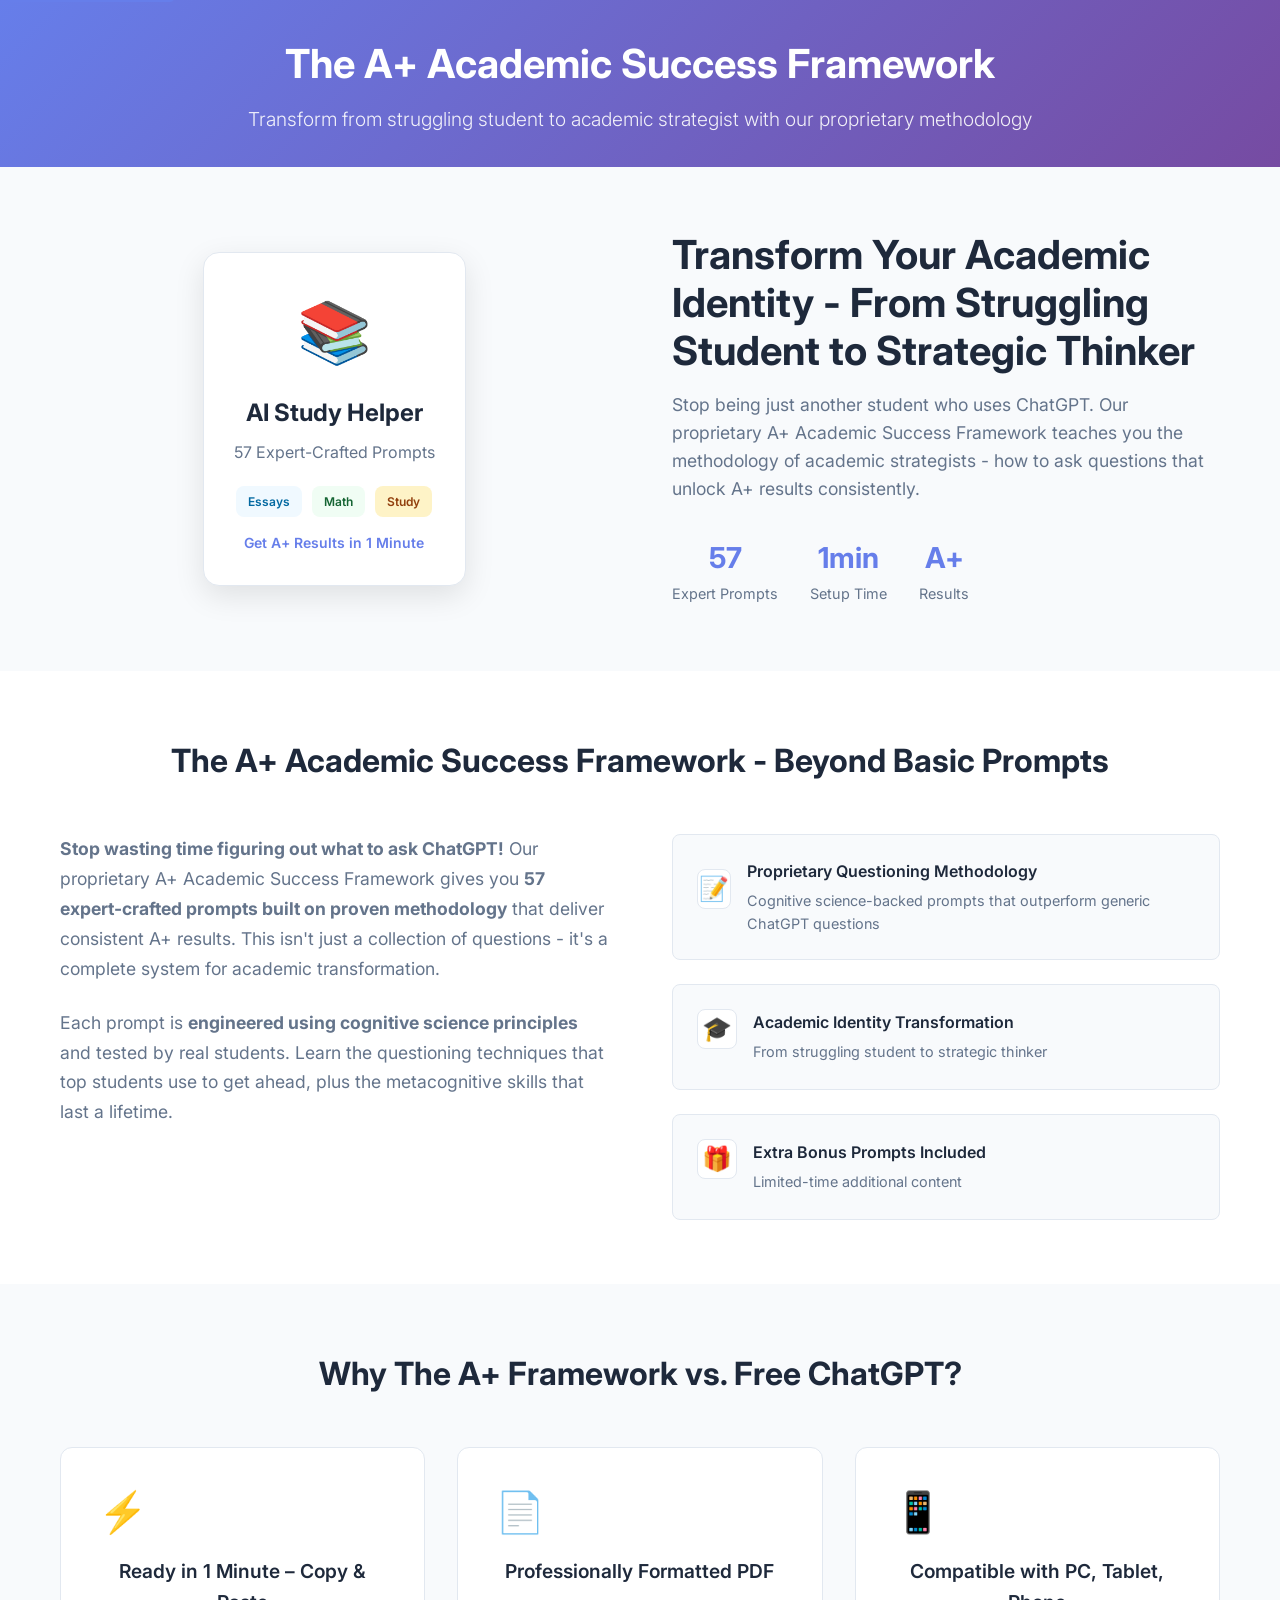
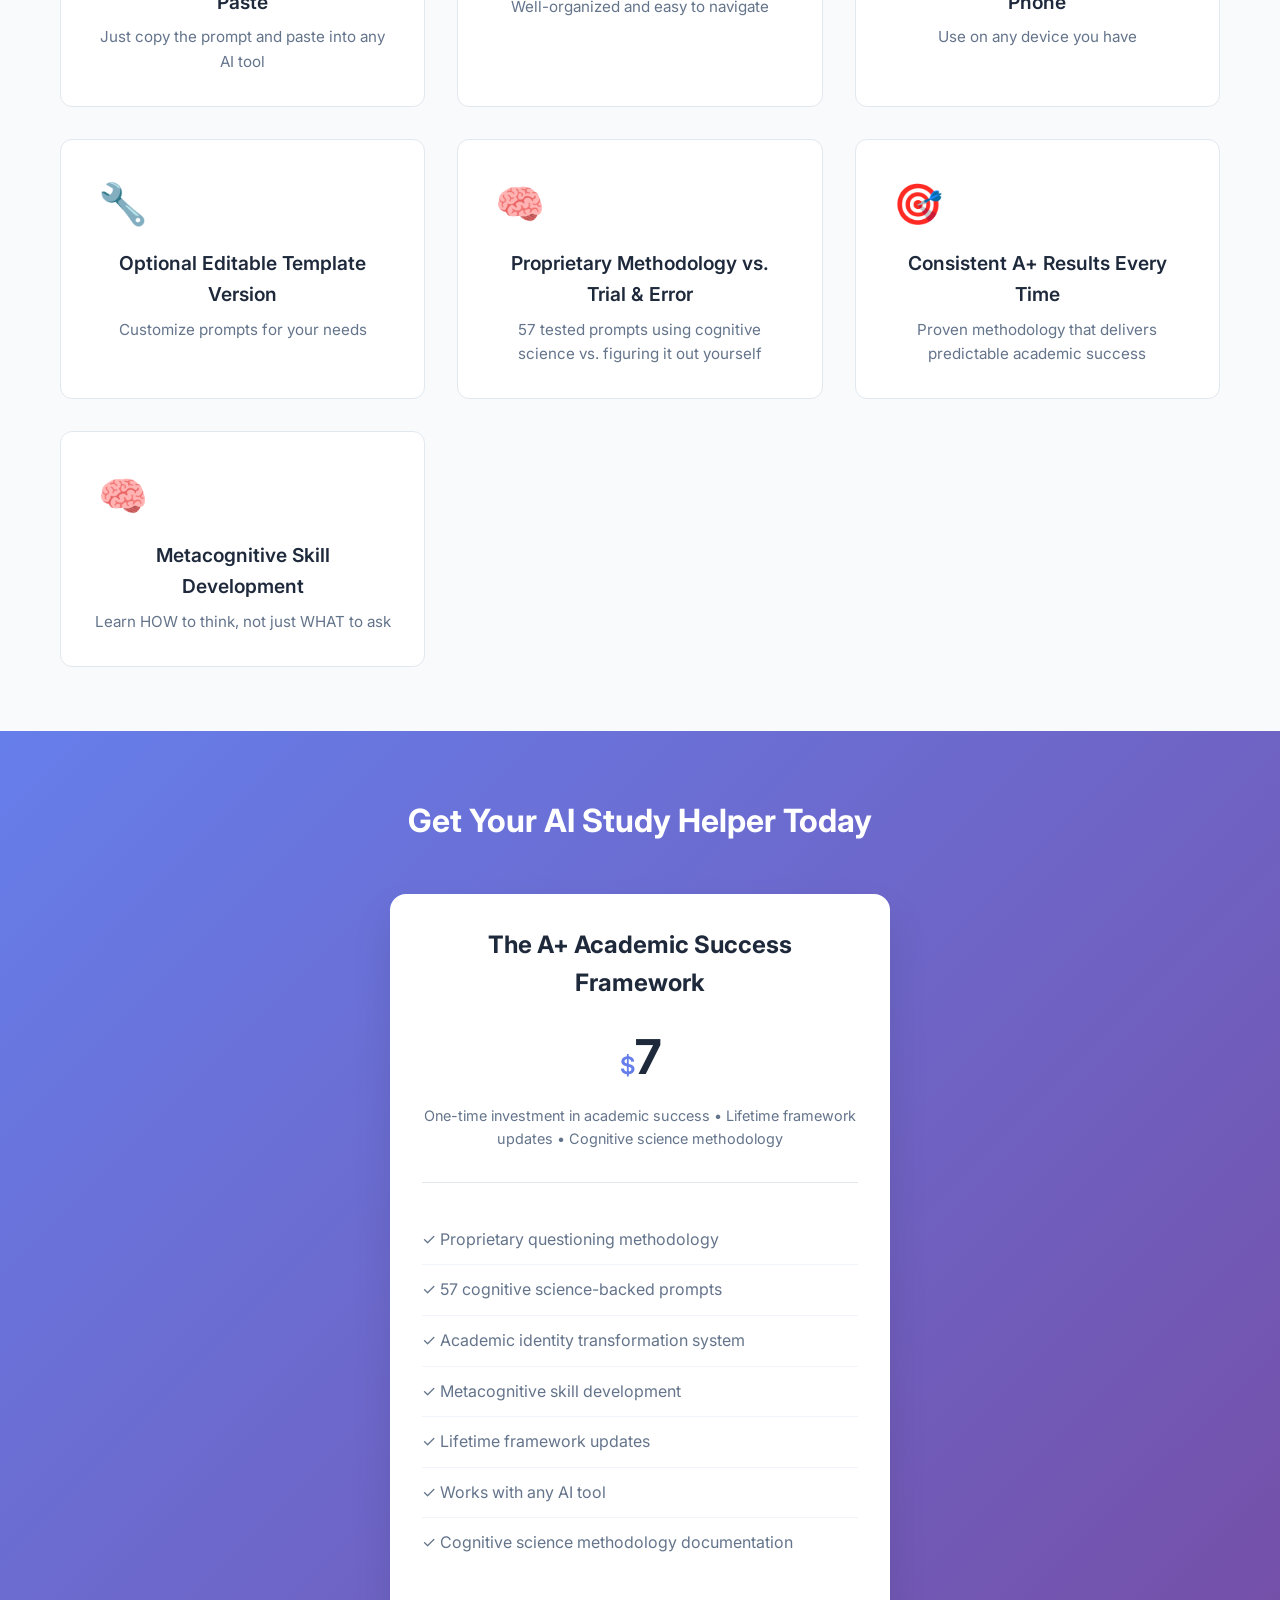
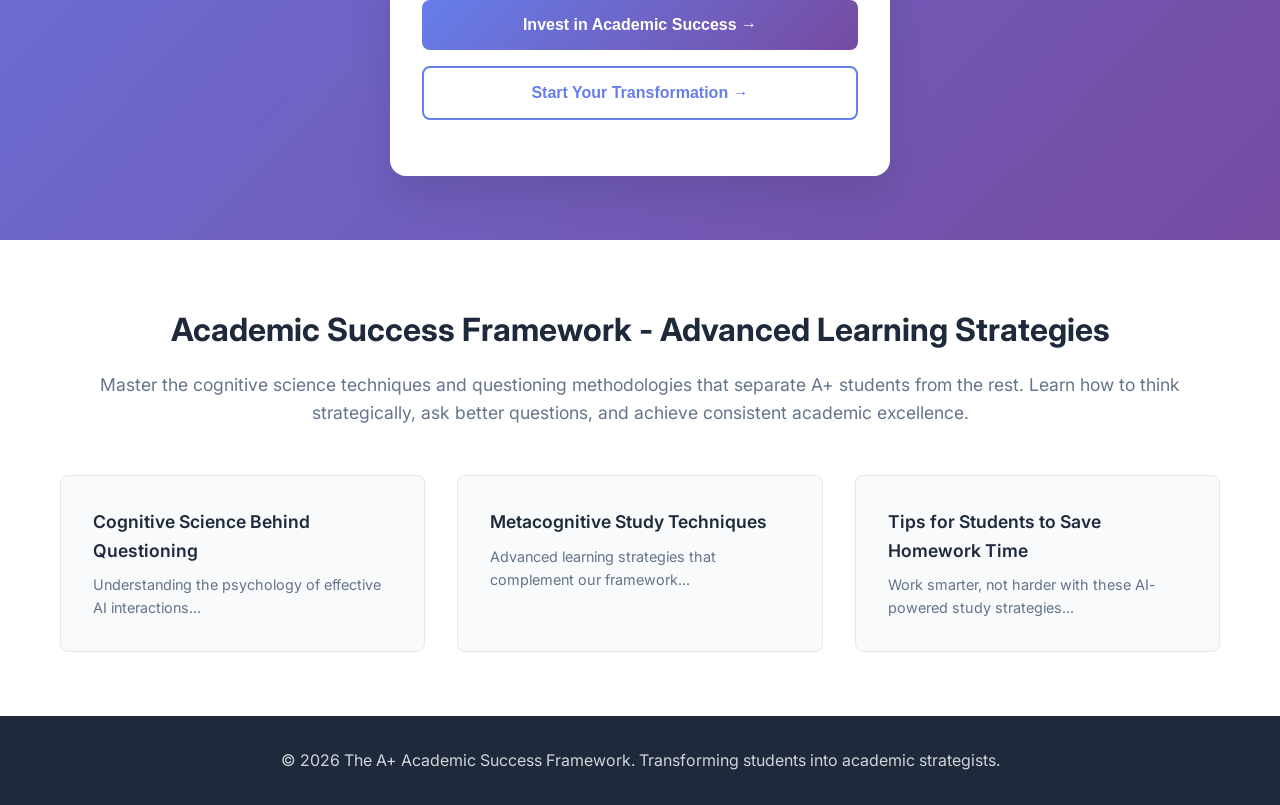
==== Milioni/index.html @ c508622a "info" ====
<!DOCTYPE html>
<html lang="en">
<head>
    <meta charset="UTF-8">
    <meta name="viewport" content="width=device-width, initial-scale=1.0">
    <title>The A+ Academic Success Framework - AI Study Helper</title>
    <meta name="description" content="Proprietary academic success system with 57 expert-crafted prompts. Transform from struggling student to academic strategist with proven methodology that delivers consistent A+ results.">
    <meta name="keywords" content="AI prompts, homework help, study helper, essay writing, math solver, student tools, ChatGPT prompts, academic AI, study aids">
    <meta name="author" content="AI Study Helper">
    <meta name="robots" content="index, follow">
    <meta property="og:title" content="The A+ Academic Success Framework - AI Study Helper">
    <meta property="og:description" content="Proprietary academic success system with 57 expert-crafted prompts. Transform from struggling student to academic strategist with proven methodology that delivers consistent A+ results.">
    <meta property="og:image" content="https://yourwebsite.com/ai-study-illustration.svg">
    <meta property="og:url" content="https://yourwebsite.com">
    <meta property="og:type" content="website">
    <meta name="twitter:card" content="summary_large_image">
    <meta name="twitter:title" content="The A+ Academic Success Framework - AI Study Helper">
    <meta name="twitter:description" content="Proprietary academic success system with 57 expert-crafted prompts. Transform from struggling student to academic strategist with proven methodology.">
    <meta name="twitter:image" content="https://yourwebsite.com/ai-study-illustration.svg">
    <link rel="canonical" href="https://yourwebsite.com">
    <link rel="preconnect" href="https://fonts.googleapis.com">
    <link rel="preconnect" href="https://fonts.gstatic.com" crossorigin>
    <link rel="stylesheet" href="styles.css">
    <link href="https://fonts.googleapis.com/css2?family=Inter:wght@300;400;500;600;700&display=swap" rel="stylesheet">
    <link rel="icon" type="image/svg+xml" href="data:image/svg+xml,<svg xmlns='http://www.w3.org/2000/svg' viewBox='0 0 100 100'><text y='.9em' font-size='90'>📚</text></svg>">
</head>
<body>
    <!-- Skip to main content for accessibility -->
    <a href="#main" class="skip-link">Skip to main content</a>
    
    <!-- Header -->
    <header class="header" role="banner">
        <div class="container">
            <h1>The A+ Academic Success Framework</h1>
            <p class="tagline">Transform from struggling student to academic strategist with our proprietary methodology</p>
        </div>
    </header>

    <!-- Main Content -->
    <main id="main" role="main">

    <!-- Hero Section -->
    <section class="hero">
        <div class="container">
            <div class="hero-content">
                <div class="product-preview">
                    <div class="ai-illustration">
                        <div style="background: white; border-radius: 16px; padding: 30px; box-shadow: 0 10px 30px rgba(0, 0, 0, 0.1); border: 1px solid #e2e8f0;">
                            <div style="text-align: center;">
                                <div style="font-size: 60px; margin-bottom: 15px;">📚</div>
                                <div style="font-size: 24px; font-weight: 700; color: #1e293b; margin-bottom: 8px;">AI Study Helper</div>
                                <div style="font-size: 16px; color: #64748b; margin-bottom: 20px;">57 Expert-Crafted Prompts</div>
                                <div style="display: flex; justify-content: center; gap: 10px; margin-bottom: 15px;">
                                    <div style="background: #f0f9ff; padding: 6px 12px; border-radius: 8px; color: #0369a1; font-size: 12px; font-weight: 600;">Essays</div>
                                    <div style="background: #f0fdf4; padding: 6px 12px; border-radius: 8px; color: #166534; font-size: 12px; font-weight: 600;">Math</div>
                                    <div style="background: #fef3c7; padding: 6px 12px; border-radius: 8px; color: #92400e; font-size: 12px; font-weight: 600;">Study</div>
                                </div>
                                <div style="font-size: 14px; color: #667eea; font-weight: 600;">Get A+ Results in 1 Minute</div>
                            </div>
                        </div>
                    </div>
                </div>
                <div class="hero-text">
                    <h2>Transform Your Academic Identity - From Struggling Student to Strategic Thinker</h2>
                    <p>Stop being just another student who uses ChatGPT. Our proprietary A+ Academic Success Framework teaches you the methodology of academic strategists - how to ask questions that unlock A+ results consistently.</p>
                    <div class="hero-stats">
                        <div class="stat">
                            <span class="stat-number">57</span>
                            <span class="stat-label">Expert Prompts</span>
                        </div>
                        <div class="stat">
                            <span class="stat-number">1min</span>
                            <span class="stat-label">Setup Time</span>
                        </div>
                        <div class="stat">
                            <span class="stat-number">A+</span>
                            <span class="stat-label">Results</span>
                        </div>
                    </div>
                </div>
            </div>
        </div>
    </section>

    <!-- Product Description Section -->
    <section class="description">
        <div class="container">
            <h2>The A+ Academic Success Framework - Beyond Basic Prompts</h2>
            <div class="description-grid">
                <div class="description-text">
                    <p><strong>Stop wasting time figuring out what to ask ChatGPT!</strong> Our proprietary A+ Academic Success Framework gives you <strong>57 expert-crafted prompts built on proven methodology</strong> that deliver consistent A+ results. This isn't just a collection of questions - it's a complete system for academic transformation.</p>
                    <p>Each prompt is <strong>engineered using cognitive science principles</strong> and tested by real students. Learn the questioning techniques that top students use to get ahead, plus the metacognitive skills that last a lifetime.</p>
                </div>
                <div class="features-list">
                    <div class="feature-item">
                        <span class="feature-icon">📝</span>
                        <div>
                            <h3>Proprietary Questioning Methodology</h3>
                            <p>Cognitive science-backed prompts that outperform generic ChatGPT questions</p>
                        </div>
                    </div>
                    <div class="feature-item">
                        <span class="feature-icon">🎓</span>
                        <div>
                            <h3>Academic Identity Transformation</h3>
                            <p>From struggling student to strategic thinker</p>
                        </div>
                    </div>
                    <div class="feature-item">
                        <span class="feature-icon">🎁</span>
                        <div>
                            <h3>Extra Bonus Prompts Included</h3>
                            <p>Limited-time additional content</p>
                        </div>
                    </div>
                </div>
            </div>
        </div>
    </section>

    <!-- Benefits Section -->
    <section class="benefits">
        <div class="container">
            <h2>Why The A+ Framework vs. Free ChatGPT?</h2>
            <div class="benefits-grid">
                <div class="benefit-card">
                    <div class="benefit-icon">⚡</div>
                    <h3>Ready in 1 Minute – Copy & Paste</h3>
                    <p>Just copy the prompt and paste into any AI tool</p>
                </div>
                <div class="benefit-card">
                    <div class="benefit-icon">📄</div>
                    <h3>Professionally Formatted PDF</h3>
                    <p>Well-organized and easy to navigate</p>
                </div>
                <div class="benefit-card">
                    <div class="benefit-icon">📱</div>
                    <h3>Compatible with PC, Tablet, Phone</h3>
                    <p>Use on any device you have</p>
                </div>
                <div class="benefit-card">
                    <div class="benefit-icon">🔧</div>
                    <h3>Optional Editable Template Version</h3>
                    <p>Customize prompts for your needs</p>
                </div>
                <div class="benefit-card">
                    <div class="benefit-icon">🧠</div>
                    <h3>Proprietary Methodology vs. Trial & Error</h3>
                    <p>57 tested prompts using cognitive science vs. figuring it out yourself</p>
                </div>
                <div class="benefit-card">
                    <div class="benefit-icon">🎯</div>
                    <h3>Consistent A+ Results Every Time</h3>
                    <p>Proven methodology that delivers predictable academic success</p>
                </div>
                <div class="benefit-card">
                    <div class="benefit-icon">🧠</div>
                    <h3>Metacognitive Skill Development</h3>
                    <p>Learn HOW to think, not just WHAT to ask</p>
                </div>
            </div>
        </div>
    </section>

    <!-- Purchase Section -->
    <section class="purchase">
        <div class="container">
            <h2>Get Your AI Study Helper Today</h2>
            <div class="pricing-card">
                <div class="pricing-header">
                    <h3>The A+ Academic Success Framework</h3>
                    <div class="price">
                        <span class="currency">$</span>
                        <span class="amount">7</span>
                    </div>
                    <p class="pricing-details">One-time investment in academic success • Lifetime framework updates • Cognitive science methodology</p>
                </div>
                <ul class="pricing-features">
                    <li>✓ Proprietary questioning methodology</li>
                    <li>✓ 57 cognitive science-backed prompts</li>
                    <li>✓ Academic identity transformation system</li>
                    <li>✓ Metacognitive skill development</li>
                    <li>✓ Lifetime framework updates</li>
                    <li>✓ Works with any AI tool</li>
                    <li>✓ Cognitive science methodology documentation</li>
                </ul>
                <div class="purchase-buttons">
                    <button class="primary-btn" onclick="window.open('https://gumroad.com/l/ai-study-helper', '_blank')">
                        Invest in Academic Success →
                    </button>
                    <button class="secondary-btn" onclick="window.open('https://payhip.com/b/ai-study-helper', '_blank')">
                        Start Your Transformation →
                    </button>
                </div>
            </div>
        </div>
    </section>

    <!-- SEO Content Section -->
    <section class="seo-content">
        <div class="container">
            <h2>Academic Success Framework - Advanced Learning Strategies</h2>
            <p>Master the cognitive science techniques and questioning methodologies that separate A+ students from the rest. Learn how to think strategically, ask better questions, and achieve consistent academic excellence.</p>
            <div class="blog-preview">
                <div class="blog-card">
                    <h3>Cognitive Science Behind Questioning</h3>
                    <p>Understanding the psychology of effective AI interactions...</p>
                </div>
                <div class="blog-card">
                    <h3>Metacognitive Study Techniques</h3>
                    <p>Advanced learning strategies that complement our framework...</p>
                </div>
                <div class="blog-card">
                    <h3>Tips for Students to Save Homework Time</h3>
                    <p>Work smarter, not harder with these AI-powered study strategies...</p>
                </div>
            </div>
        </div>
    </section>

    <!-- Footer -->
    <footer class="footer">
        <div class="container">
            <p>&copy; 2026 The A+ Academic Success Framework. Transforming students into academic strategists.</p>
        </div>
    </footer>

    <script>
        // Fallback for older browsers
        if (!window.IntersectionObserver) {
            document.write('<script src="https://polyfill.io/v3/polyfill.min.js?features=IntersectionObserver"><\/script>');
        }
    </script>
    <script src="script.js"></script>
    
    <!-- Performance monitoring -->
    <script>
        // Core Web Vitals monitoring
        function sendToAnalytics(metric) {
            // Replace with your analytics tracking
            console.log('Core Web Vital:', metric.name, metric.value);
        }
        
        if ('PerformanceObserver' in window) {
            const observer = new PerformanceObserver((list) => {
                for (const entry of list.getEntries()) {
                    if (entry.entryType === 'largest-contentful-paint') {
                        sendToAnalytics({
                            name: 'LCP',
                            value: entry.startTime
                        });
                    }
                    if (entry.entryType === 'first-input') {
                        sendToAnalytics({
                            name: 'FID',
                            value: entry.processingStart - entry.startTime
                        });
                    }
                    if (entry.entryType === 'layout-shift') {
                        sendToAnalytics({
                            name: 'CLS',
                            value: entry.value
                        });
                    }
                }
            });
            
            observer.observe({entryTypes: ['largest-contentful-paint', 'first-input', 'layout-shift']});
        }
    </script>
</body>
</html>
---- Milioni/styles.css ----
/* Accessibility Features */
.skip-link {
    position: absolute;
    top: -40px;
    left: 6px;
    background: #667eea;
    color: white;
    padding: 8px;
    text-decoration: none;
    border-radius: 4px;
    z-index: 1000;
    transition: top 0.3s;
}

.skip-link:focus {
    top: 6px;
}

/* Focus indicators */
button:focus,
a:focus,
input:focus,
textarea:focus {
    outline: 3px solid #667eea;
    outline-offset: 2px;
}

/* Screen reader only text */
.sr-only {
    position: absolute;
    width: 1px;
    height: 1px;
    padding: 0;
    margin: -1px;
    overflow: hidden;
    clip: rect(0, 0, 0, 0);
    white-space: nowrap;
    border: 0;
}

/* Icon fallbacks */
.feature-icon, .benefit-icon {
    font-size: 2rem;
    text-align: center;
    align-items: center;
    justify-content: center;
    width: 60px;
    height: 60px;
    margin-bottom: 1rem;

    justify-self: center;
}

/* Fallback for browsers that don't support emojis */
@supports not (font-variation-settings: normal) {
    .feature-icon::before,
    .benefit-icon::before {
        font-family: Arial, sans-serif;
        font-size: 1.5rem;
    }
}

/* Performance Optimizations */
* {
    margin: 0;
    padding: 0;
    box-sizing: border-box;
}

html {
    scroll-behavior: smooth;
    font-display: swap;
}

body {
    font-family: 'Inter', -apple-system, BlinkMacSystemFont, 'Segoe UI', Roboto, sans-serif;
    line-height: 1.6;
    color: #333;
    background-color: #ffffff;
    text-rendering: optimizeSpeed;
    -webkit-font-smoothing: antialiased;
    -moz-osx-font-smoothing: grayscale;
}

/* Reduce motion for users who prefer it */
@media (prefers-reduced-motion: reduce) {
    * {
        animation-duration: 0.01ms !important;
        animation-iteration-count: 1 !important;
        transition-duration: 0.01ms !important;
    }
}

/* High contrast mode support */
@media (prefers-contrast: high) {
    .header {
        background: #000;
    }
    .benefit-card, .feature-item {
        border: 2px solid #000;
    }
}

.container {
    max-width: 1200px;
    margin: 0 auto;
    padding: 0 20px;
    width: 100%;
    min-height: 1px;
}

/* Header */
.header {
    background: linear-gradient(135deg, #667eea 0%, #764ba2 100%);
    color: white;
    padding: 2rem 0;
    text-align: center;
}

.header h1 {
    font-size: 2.5rem;
    font-weight: 700;
    margin-bottom: 0.5rem;
}

.tagline {
    font-size: 1.2rem;
    font-weight: 300;
    opacity: 0.9;
}

/* Hero Section */
.hero {
    padding: 4rem 0;
    background: #f8fafc;
}

.hero-content {
    display: grid;
    grid-template-columns: 1fr 1fr;
    gap: 4rem;
    align-items: center;
}

.product-preview {
    display: flex;
    justify-content: center;
}

.ai-illustration img {
    width: 100%;
    max-width: 400px;
    height: auto;
    border-radius: 12px;
    box-shadow: 0 20px 40px rgba(0, 0, 0, 0.1);
    transition: transform 0.3s ease, box-shadow 0.3s ease;
    will-change: transform;
    display: block;
}

.ai-illustration img:hover {
    transform: translateY(-5px);
    box-shadow: 0 25px 50px rgba(0, 0, 0, 0.15);
}

/* Fallback icon styling */
#fallback-icon {
    background: linear-gradient(135deg, #f8fafc 0%, #e2e8f0 100%);
    border-radius: 12px;
    box-shadow: 0 20px 40px rgba(0, 0, 0, 0.1);
    max-width: 400px;
    margin: 0 auto;
}

.mockup-dots span:nth-child(3) {
    background: #10b981;
}

.mockup-url {
    flex: 1;
    background: white;
    padding: 4px 8px;
    border-radius: 4px;
    font-size: 0.8rem;
    color: #64748b;
}

.mockup-content {
    padding: 2rem;
}

.mockup-nav {
    display: flex;
    justify-content: space-between;
    align-items: center;
    margin-bottom: 2rem;
    padding-bottom: 1rem;
    border-bottom: 1px solid #e2e8f0;
}

.mockup-logo {
    font-weight: 600;
    color: #1e293b;
}

.mockup-menu {
    font-size: 0.9rem;
    color: #64748b;
}

.mockup-hero h2 {
    font-size: 1.5rem;
    color: #1e293b;
    margin-bottom: 0.5rem;
}

.mockup-hero p {
    color: #64748b;
}

.hero-text h2 {
    font-size: 2.5rem;
    font-weight: 700;
    color: #1e293b;
    margin-bottom: 1rem;
    line-height: 1.2;
}

.hero-text p {
    font-size: 1.1rem;
    color: #64748b;
    margin-bottom: 2rem;
}

.hero-stats {
    display: flex;
    gap: 2rem;
}

.stat {
    text-align: center;
}

.stat-number {
    display: block;
    font-size: 1.8rem;
    font-weight: 700;
    color: #667eea;
}

.stat-label {
    font-size: 0.9rem;
    color: #64748b;
}

/* Description Section */
.description {
    padding: 4rem 0;
    background: white;
}

.description h2 {
    font-size: 2rem;
    font-weight: 700;
    text-align: center;
    margin-bottom: 3rem;
    color: #1e293b;
}

.description-grid {
    display: grid;
    grid-template-columns: 1fr 1fr;
    gap: 4rem;
    align-items: start;
}

.description-text p {
    font-size: 1.1rem;
    color: #64748b;
    margin-bottom: 1.5rem;
    line-height: 1.7;
}

.features-list {
    display: flex;
    flex-direction: column;
    gap: 1.5rem;
}

.feature-item {
    display: flex;
    align-items: center;
    gap: 1rem;
    padding: 1.5rem;
    background: #f8fafc;
    border-radius: 8px;
    border: 1px solid #e2e8f0;
}

.feature-icon {
    font-size: 1.5rem;
    width: 40px;
    height: 40px;
    display: flex;
    align-items: center;
    justify-content: center;
    background: white;
    border-radius: 8px;
    border: 1px solid #e2e8f0;
}

.feature-item h3 {
    font-size: 1rem;
    font-weight: 600;
    color: #1e293b;
    margin-bottom: 0.25rem;
}

.feature-item p {
    font-size: 0.9rem;
    color: #64748b;
}

/* Benefits Section */
.benefits {
    padding: 4rem 0;
    background: #f8fafc;
}

.benefits h2 {
    font-size: 2rem;
    font-weight: 700;
    text-align: center;
    margin-bottom: 3rem;
    color: #1e293b;
}

.benefits-grid {
    display: grid;
    grid-template-columns: repeat(auto-fit, minmax(300px, 1fr));
    gap: 2rem;
}

.benefit-card {
    background: white;
    padding: 2rem;
    border-radius: 12px;
    text-align: center;
    border: 1px solid #e2e8f0;
    transition: transform 0.3s ease, box-shadow 0.3s ease;
}

.benefit-card:hover {
    transform: translateY(-5px);
    box-shadow: 0 10px 30px rgba(0, 0, 0, 0.1);
}

.benefit-icon {
    font-size: 2.5rem;
    margin-bottom: 1rem;
    display: block;
}

.benefit-card h3 {
    font-size: 1.2rem;
    font-weight: 600;
    color: #1e293b;
    margin-bottom: 0.5rem;
}

.benefit-card p {
    color: #64748b;
    font-size: 0.95rem;
}

/* Purchase Section */
.purchase {
    padding: 4rem 0;
    background: linear-gradient(135deg, #667eea 0%, #764ba2 100%);
    color: white;
}

.purchase h2 {
    font-size: 2rem;
    font-weight: 700;
    text-align: center;
    margin-bottom: 3rem;
}

.pricing-card {
    max-width: 500px;
    margin: 0 auto;
    background: white;
    border-radius: 16px;
    padding: 2rem;
    color: #1e293b;
    box-shadow: 0 20px 40px rgba(0, 0, 0, 0.1);
}

.pricing-header {
    text-align: center;
    margin-bottom: 2rem;
    padding-bottom: 2rem;
    border-bottom: 1px solid #e2e8f0;
}

.pricing-header h3 {
    font-size: 1.5rem;
    font-weight: 700;
    margin-bottom: 1rem;
}

.price {
    display: flex;
    align-items: baseline;
    justify-content: center;
    margin-bottom: 0.5rem;
}

.currency {
    font-size: 1.5rem;
    font-weight: 600;
    color: #667eea;
}

.amount {
    font-size: 3rem;
    font-weight: 700;
    color: #1e293b;
}

.pricing-details {
    color: #64748b;
    font-size: 0.9rem;
}

.pricing-features {
    list-style: none;
    margin-bottom: 2rem;
}

.pricing-features li {
    padding: 0.75rem 0;
    border-bottom: 1px solid #f1f5f9;
    color: #64748b;
}

.pricing-features li:last-child {
    border-bottom: none;
}

.purchase-buttons {
    display: flex;
    flex-direction: column;
    gap: 1rem;
    margin-bottom: 1.5rem;
}

.primary-btn, .secondary-btn {
    padding: 1rem 2rem;
    border-radius: 8px;
    font-size: 1rem;
    font-weight: 600;
    text-decoration: none;
    text-align: center;
    cursor: pointer;
    border: none;
    transition: all 0.3s ease;
}

.primary-btn {
    background: linear-gradient(135deg, #667eea 0%, #764ba2 100%);
    color: white;
}

.primary-btn:hover {
    transform: translateY(-2px);
    box-shadow: 0 10px 20px rgba(102, 126, 234, 0.3);
}

.secondary-btn {
    background: white;
    color: #667eea;
    border: 2px solid #667eea;
}

.secondary-btn:hover {
    background: #f8fafc;
    transform: translateY(-2px);
}

.guarantee {
    text-align: center;
    font-size: 0.9rem;
    color: #64748b;
}

/* SEO Content Section */
.seo-content {
    padding: 4rem 0;
    background: white;
}

.seo-content h2 {
    font-size: 2rem;
    font-weight: 700;
    text-align: center;
    margin-bottom: 1rem;
    color: #1e293b;
}

.seo-content > .container > p {
    text-align: center;
    font-size: 1.1rem;
    color: #64748b;
    margin-bottom: 3rem;
}

.blog-preview {
    display: grid;
    grid-template-columns: repeat(auto-fit, minmax(300px, 1fr));
    gap: 2rem;
}

.blog-card {
    background: #f8fafc;
    padding: 2rem;
    border-radius: 8px;
    border: 1px solid #e2e8f0;
    transition: transform 0.3s ease;
}

.blog-card:hover {
    transform: translateY(-3px);
}

.blog-card h3 {
    font-size: 1.1rem;
    font-weight: 600;
    color: #1e293b;
    margin-bottom: 0.5rem;
}

.blog-card p {
    color: #64748b;
    font-size: 0.9rem;
}

/* Footer */
.footer {
    background: #1e293b;
    color: white;
    padding: 2rem 0;
    text-align: center;
}

.footer p {
    opacity: 0.8;
}

/* Improved Responsive Design */
@media (max-width: 768px) {
    .hero-content {
        grid-template-columns: 1fr;
        gap: 2rem;
        text-align: center;
    }
    
    .hero-text h2 {
        font-size: 2rem;
    }
    
    .hero-stats {
        justify-content: center;
        flex-wrap: wrap;
        gap: 1rem;
    }
    
    .description-grid {
        grid-template-columns: 1fr;
        gap: 2rem;
    }
    
    .benefits-grid {
        grid-template-columns: 1fr;
        gap: 1.5rem;
    }
    
    .blog-preview {
        grid-template-columns: 1fr;
        gap: 1.5rem;
    }
    
    .header h1 {
        font-size: 2rem;
    }
    
    .tagline {
        font-size: 1rem;
    }
    
    .pricing-card {
        margin: 1rem;
    }
    
    .purchase-buttons {
        flex-direction: column;
        gap: 1rem;
    }
}

@media (max-width: 480px) {
    .container {
        padding: 0 15px;
    }
    
    .hero-stats {
        flex-direction: column;
        gap: 1rem;
    }
    
    .stat {
        text-align: center;
    }
    
    .pricing-card {
        padding: 1.5rem;
    }
    
    .amount {
        font-size: 2.5rem;
    }
    
    .ai-illustration img {
        max-width: 300px;
    }
}

/* Animations */
@keyframes fadeInUp {
    from {
        opacity: 0;
        transform: translateY(30px);
    }
    to {
        opacity: 1;
        transform: translateY(0);
    }
}

.benefit-card, .blog-card {
    animation: fadeInUp 0.6s ease-out;
}

/* Smooth Scrolling */
html {
    scroll-behavior: smooth;
}
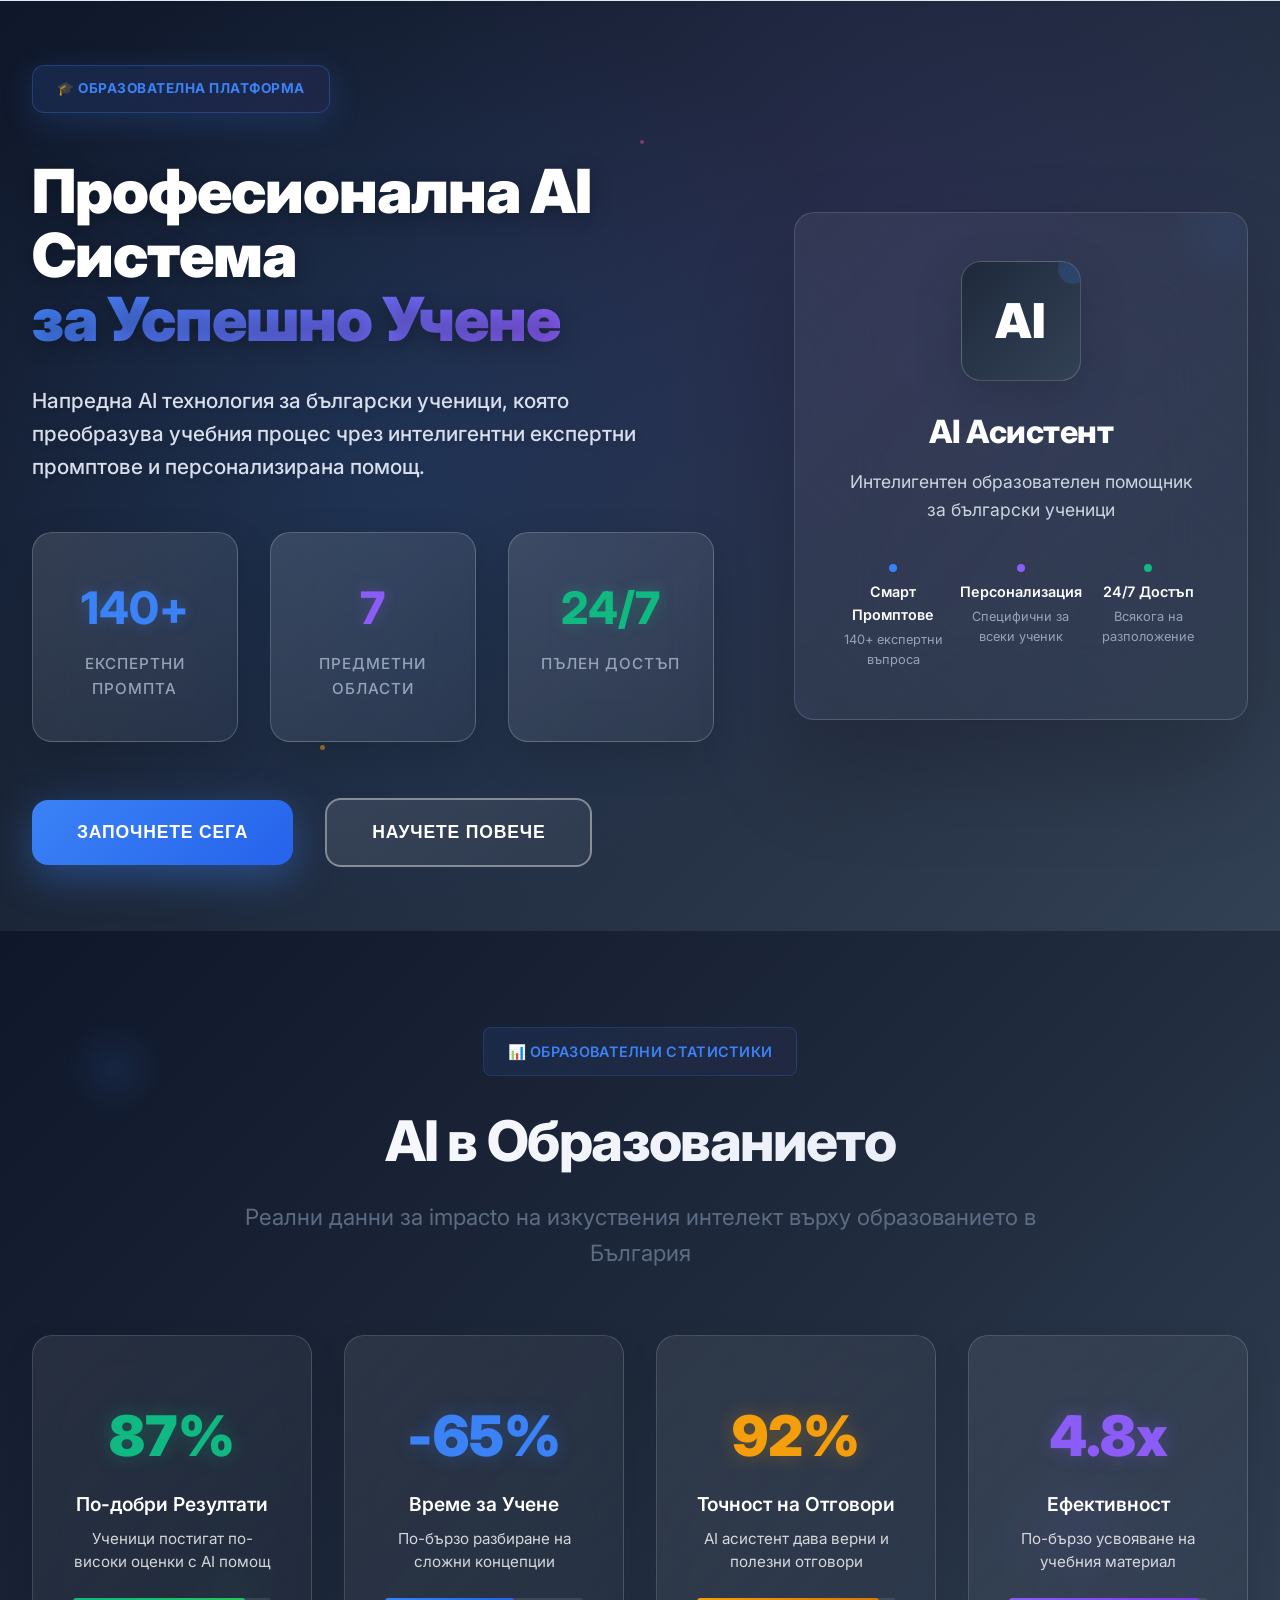
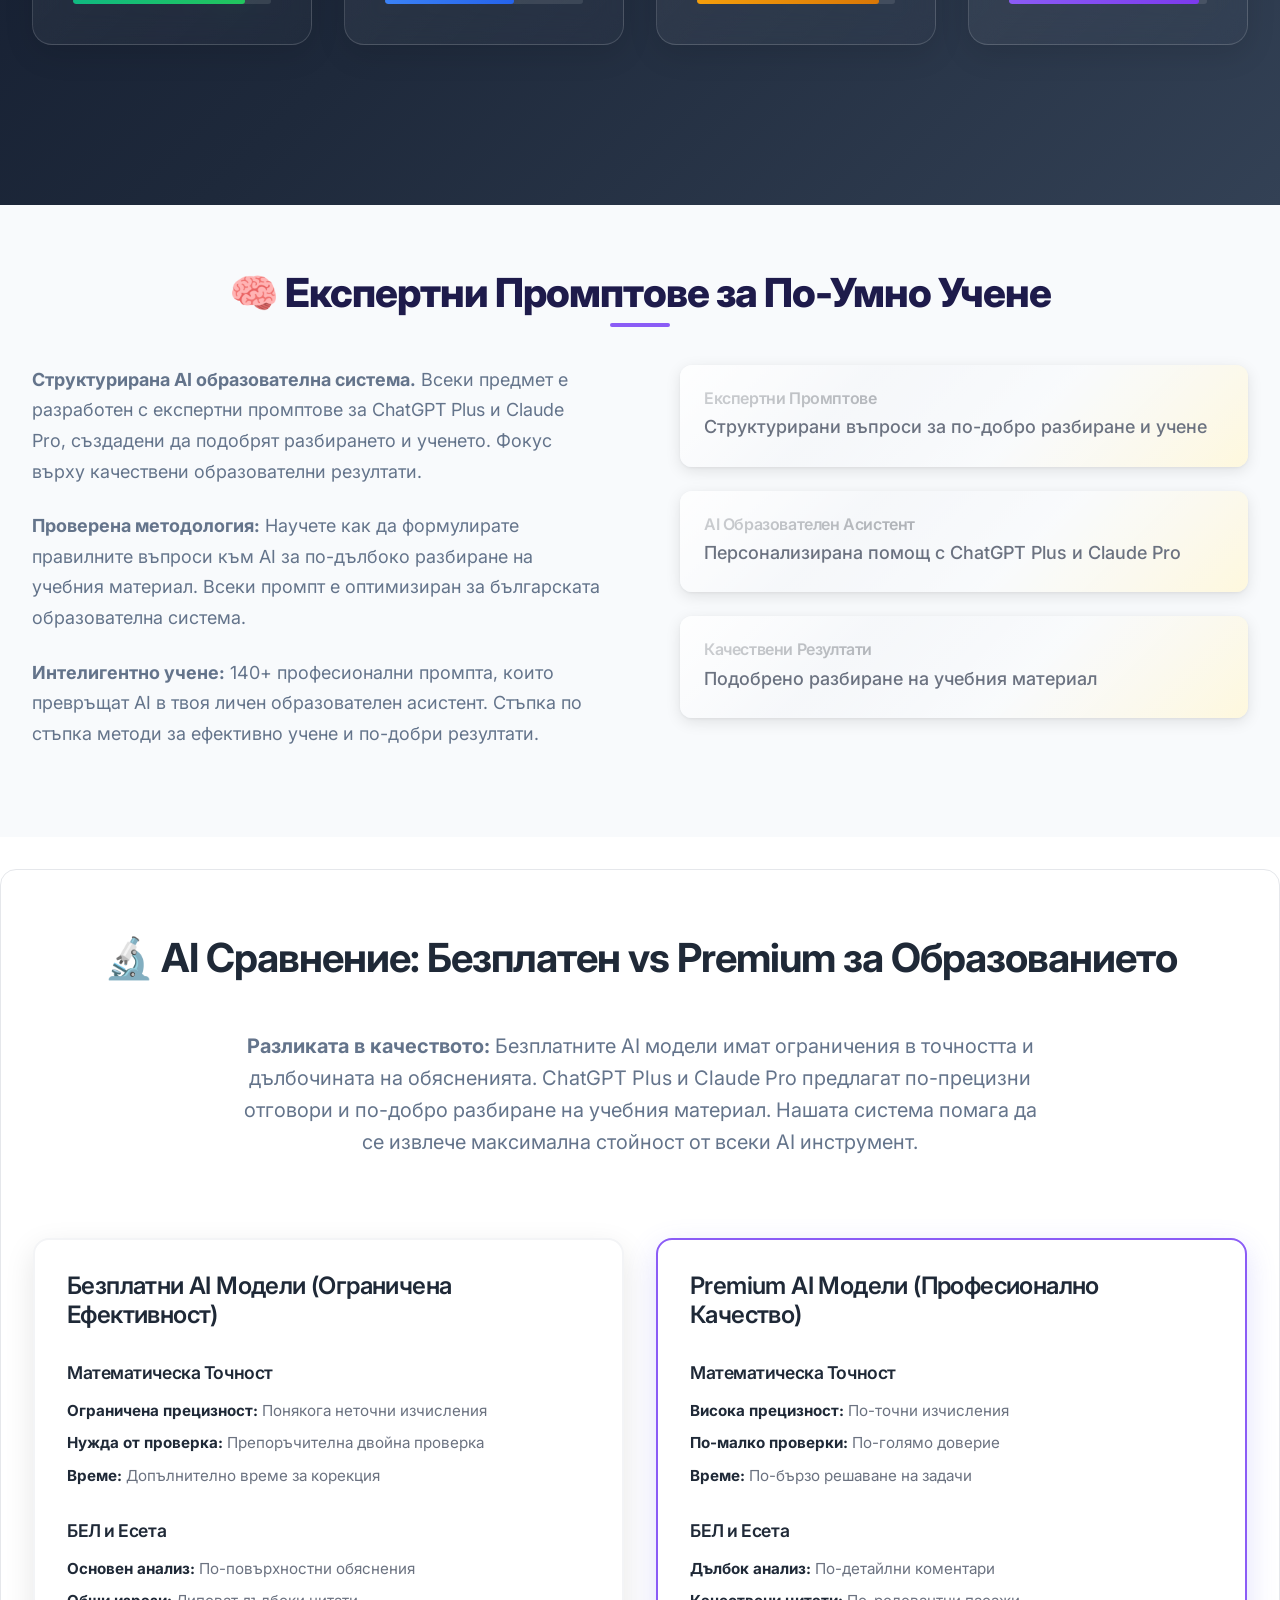
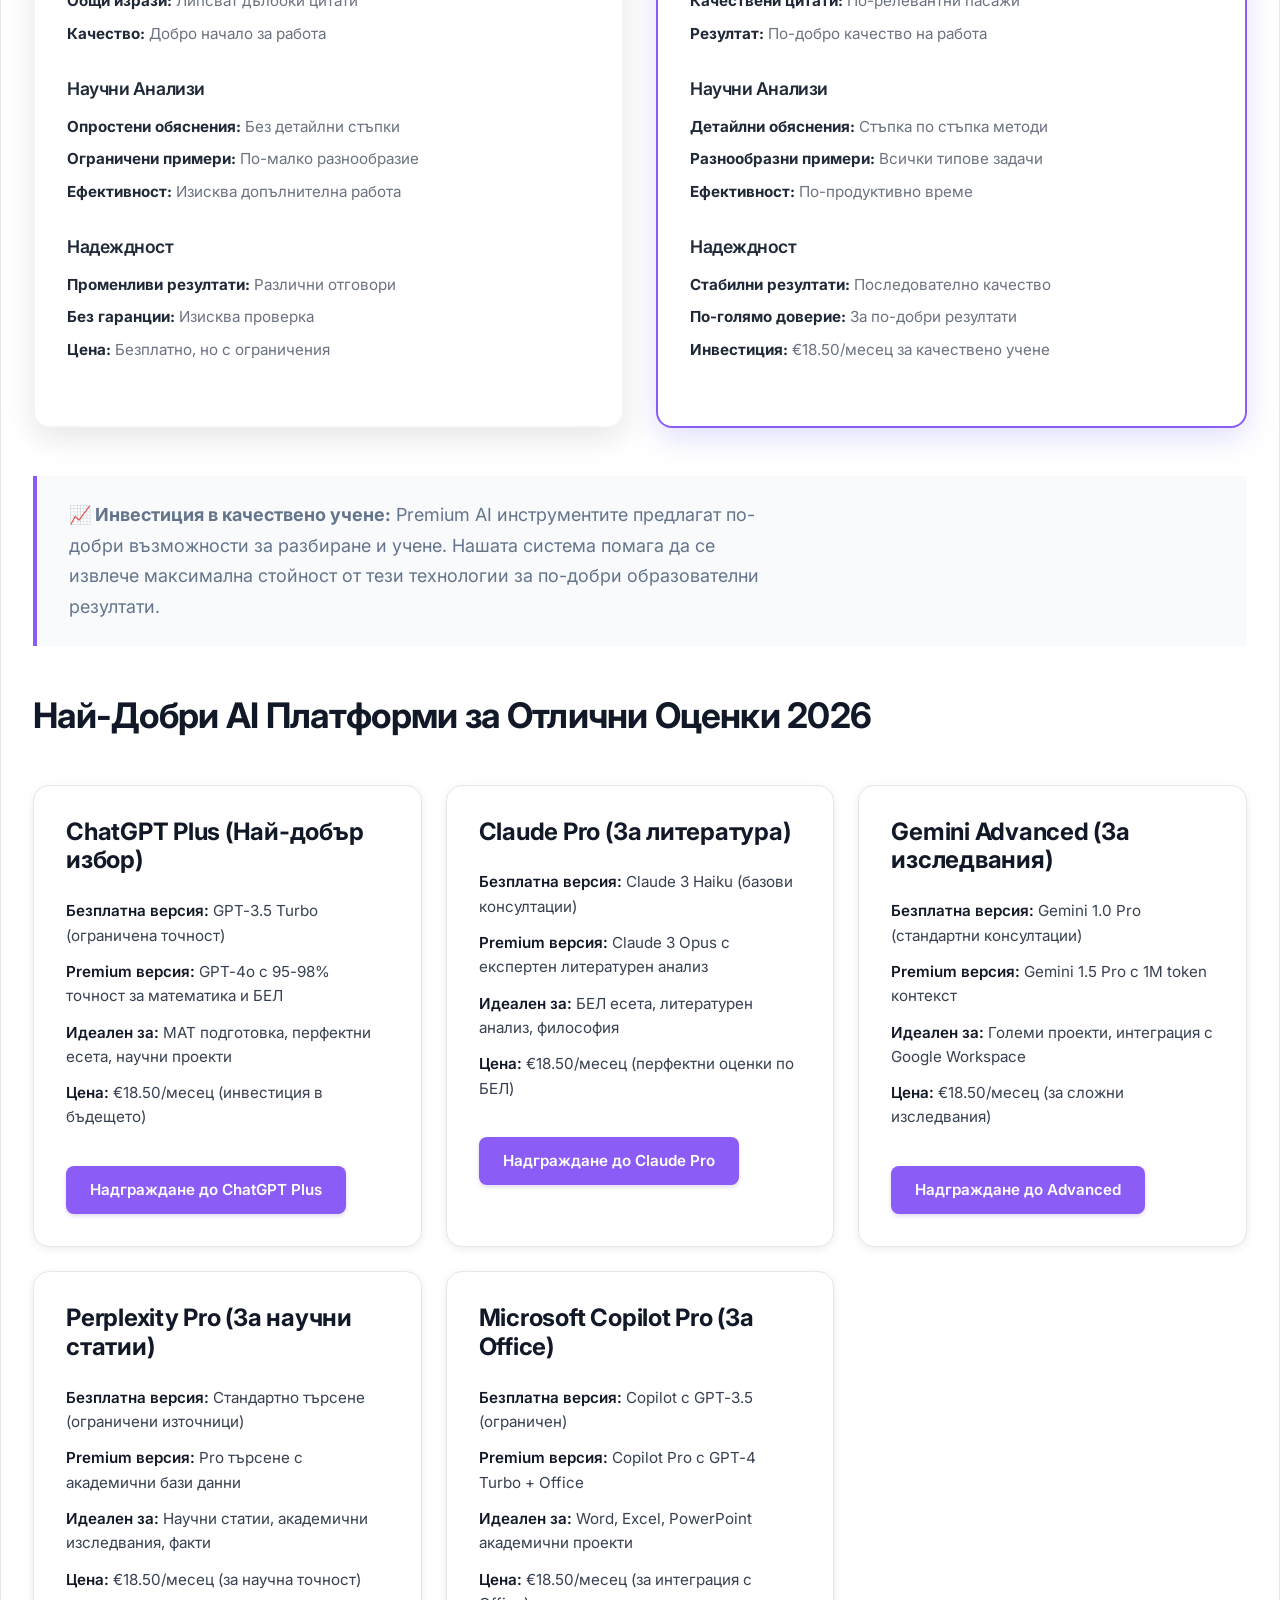
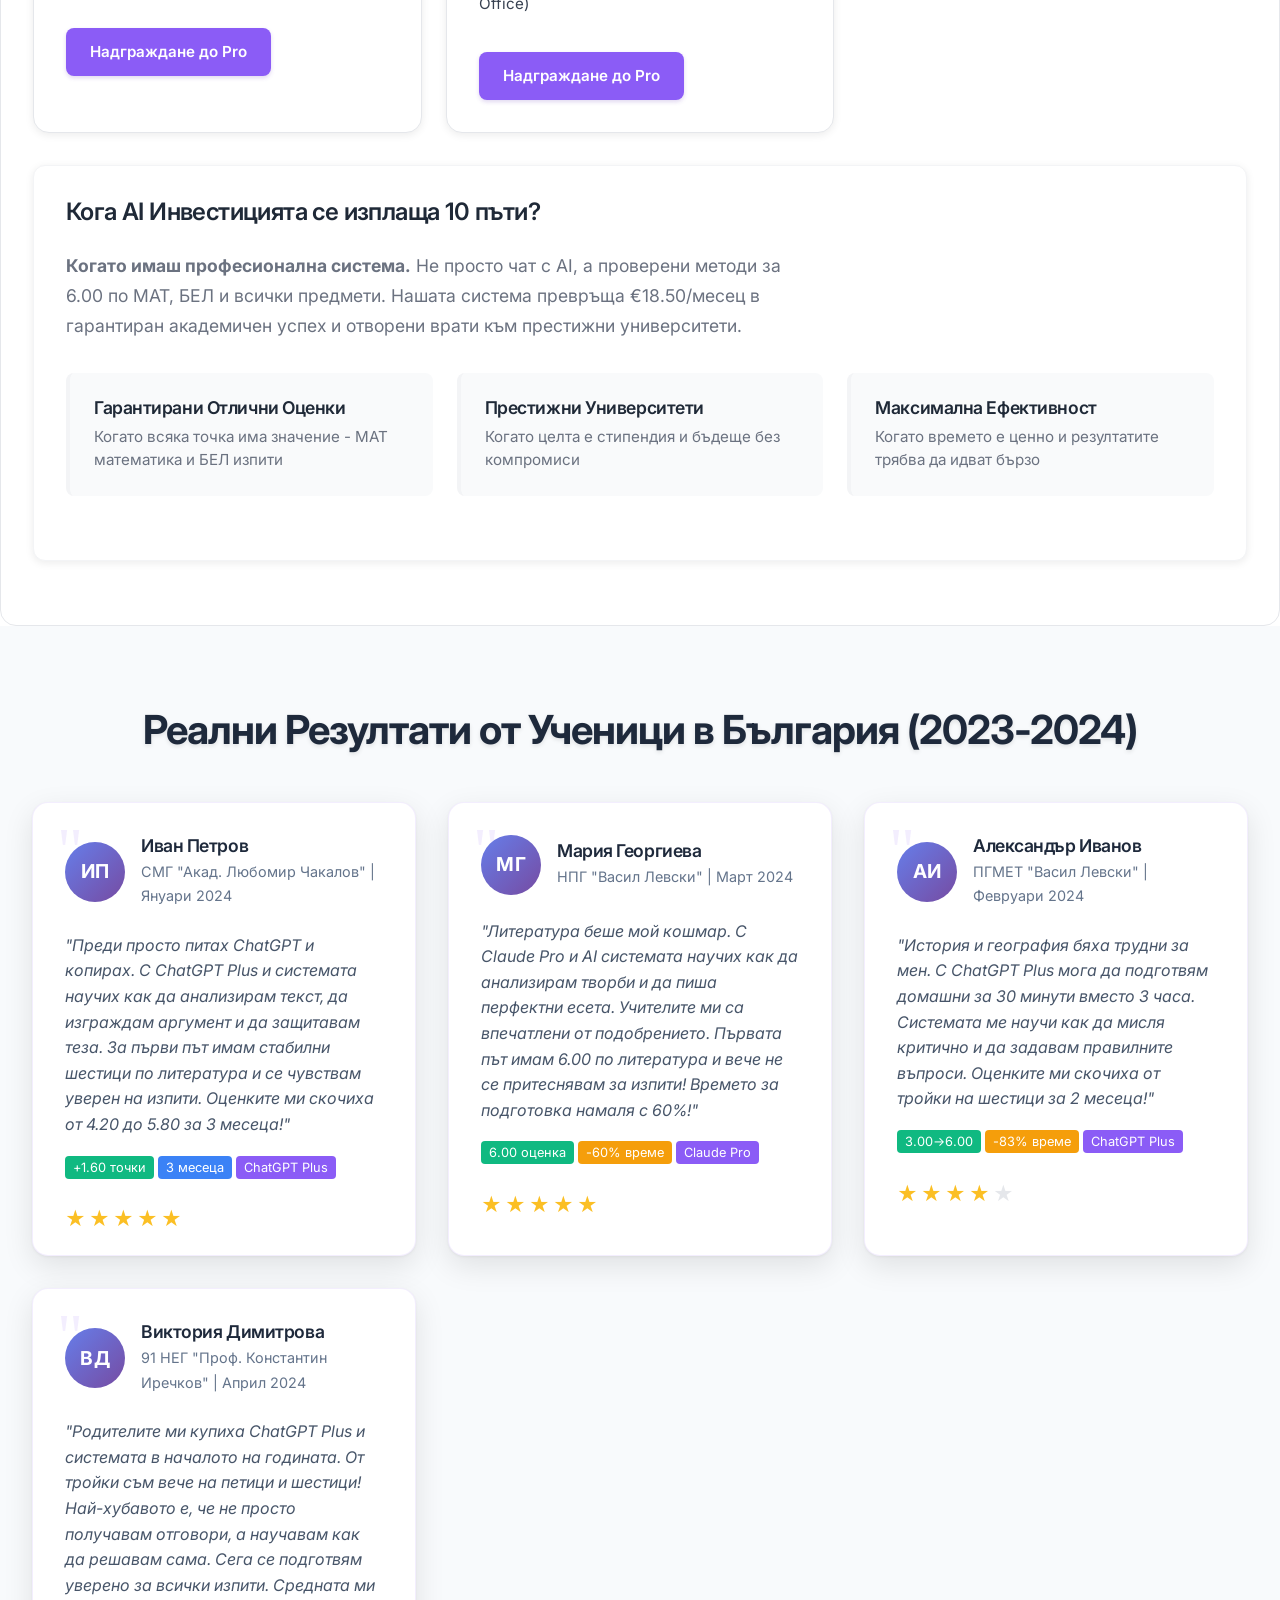
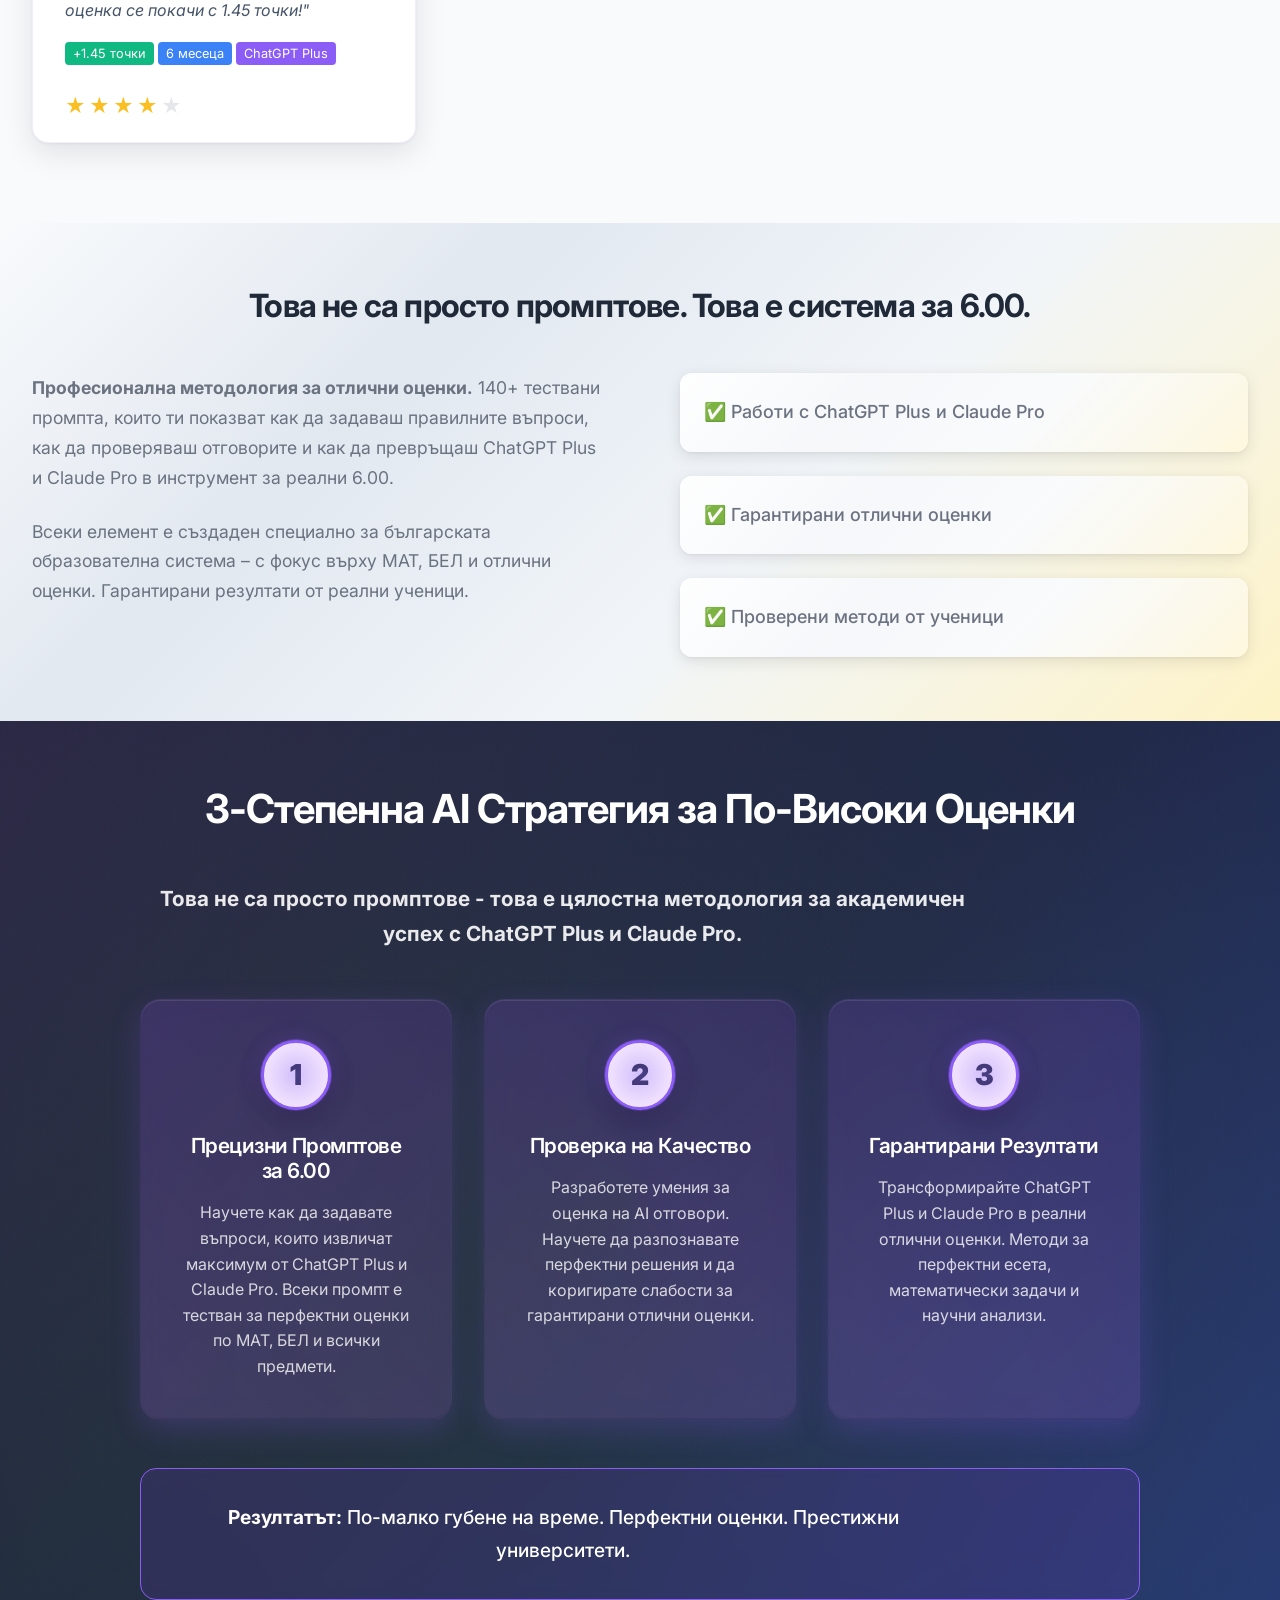
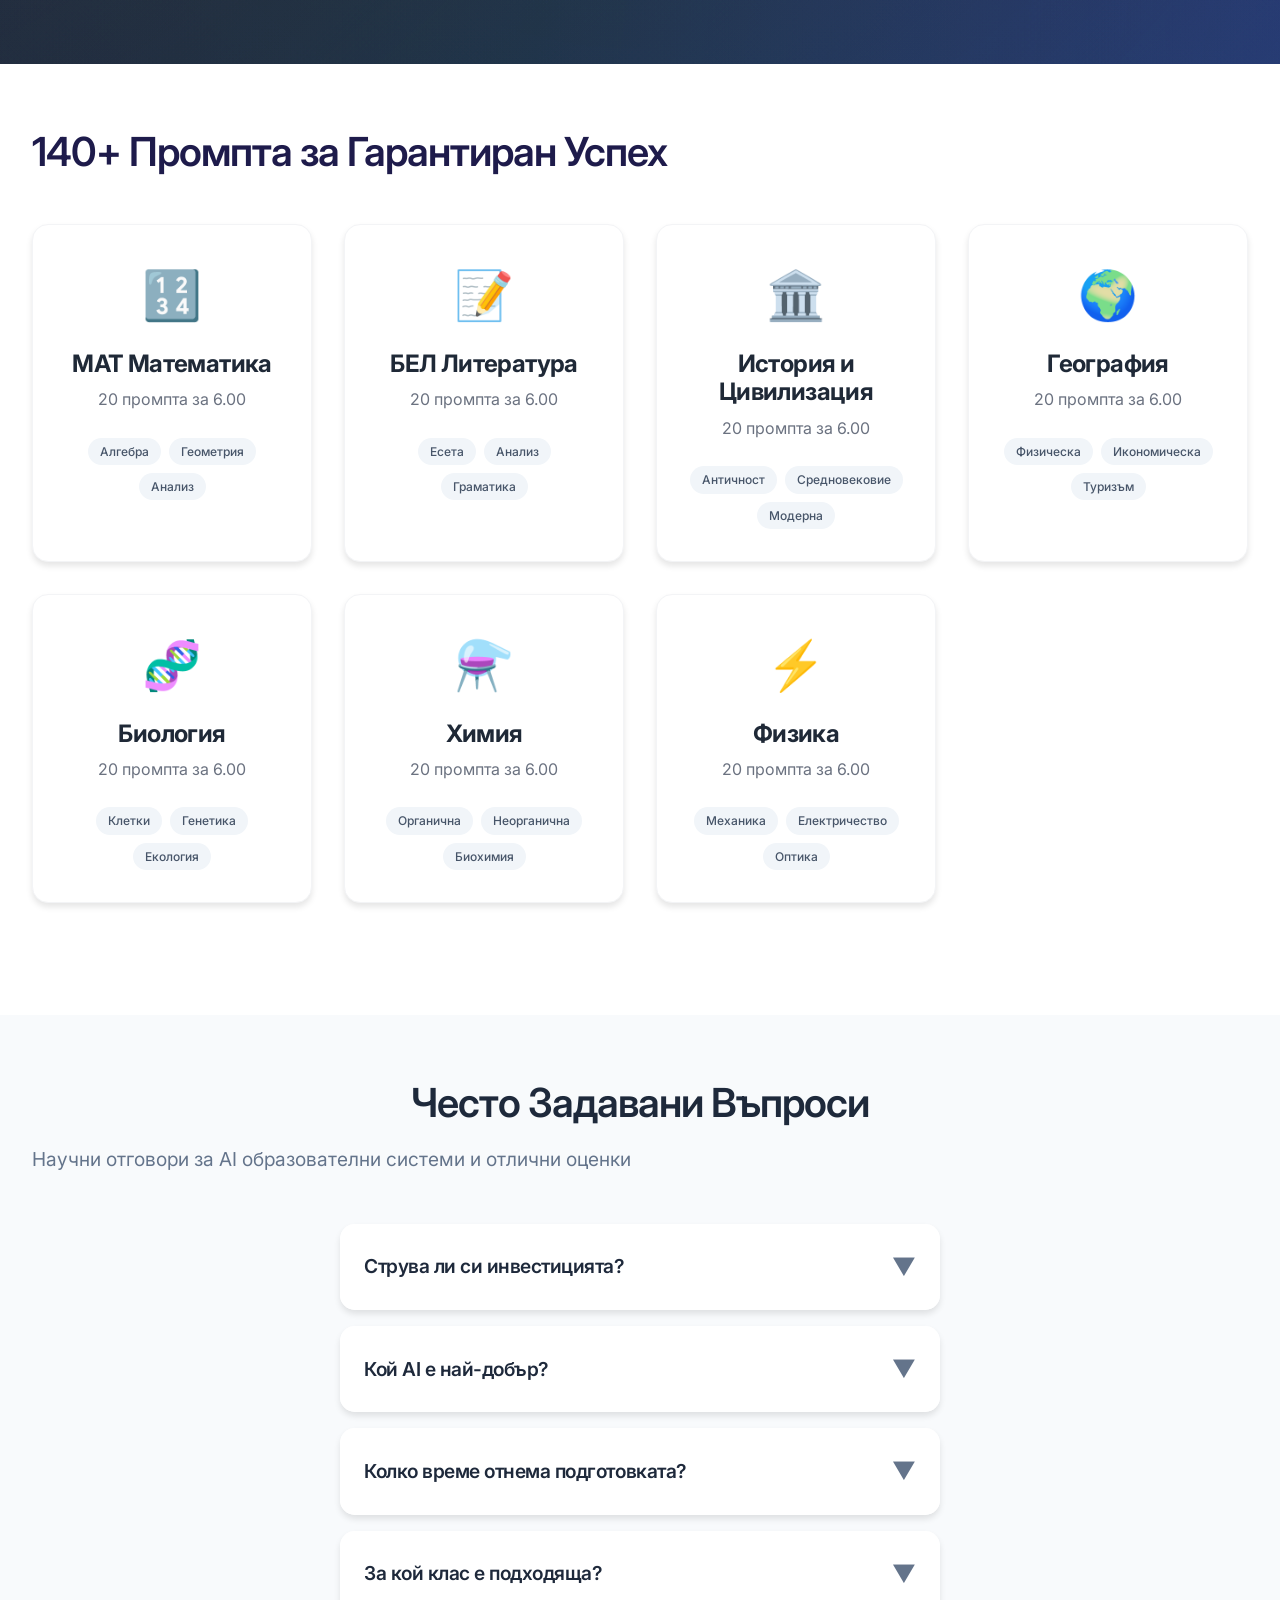
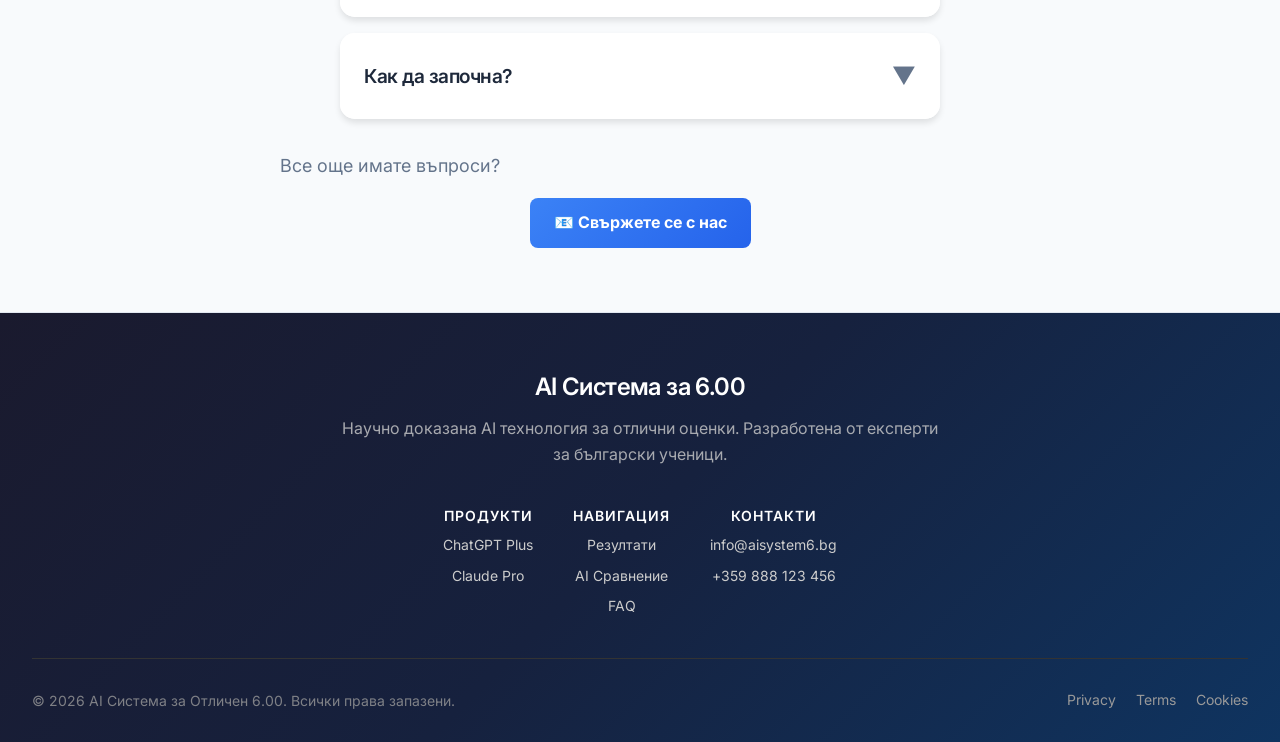
==== commit 83ca6450: "new" ====
--- a/Milioni/index.html
+++ b/Milioni/index.html
@@ -1,23 +1,34 @@
 <!DOCTYPE html>
-<html lang="en">
+<html lang="bg">
 <head>
     <meta charset="UTF-8">
-    <meta name="viewport" content="width=device-width, initial-scale=1.0">
-    <title>The A+ Academic Success Framework - AI Study Helper</title>
-    <meta name="description" content="Proprietary academic success system with 57 expert-crafted prompts. Transform from struggling student to academic strategist with proven methodology that delivers consistent A+ results.">
-    <meta name="keywords" content="AI prompts, homework help, study helper, essay writing, math solver, student tools, ChatGPT prompts, academic AI, study aids">
-    <meta name="author" content="AI Study Helper">
-    <meta name="robots" content="index, follow">
-    <meta property="og:title" content="The A+ Academic Success Framework - AI Study Helper">
-    <meta property="og:description" content="Proprietary academic success system with 57 expert-crafted prompts. Transform from struggling student to academic strategist with proven methodology that delivers consistent A+ results.">
-    <meta property="og:image" content="https://yourwebsite.com/ai-study-illustration.svg">
-    <meta property="og:url" content="https://yourwebsite.com">
+    <meta name="viewport" content="width=device-width, initial-scale=1.0, maximum-scale=5.0, user-scalable=yes">
+    <title>AI за Ученици - Експертни Промптове за По-Умно Учене | AI Образователен Портал</title>
+    <meta name="description" content="Професионална AI образователна платформа за български ученици. Научете как да използвате изкуствен интелект правилно с експертни промптове за училище и по-добри учебни резултати.">
+    <meta name="keywords" content="AI за ученици, AI за учене, изкуствен интелект в образованието, AI промптове за училище, AI помощ при учене, най-добрият AI за ученици, ChatGPT за ученици, Claude за ученици">
+    <meta name="author" content="AI Образователен Портал">
+    <meta name="robots" content="index, follow, max-snippet:-1, max-image-preview:large, max-video-preview:-1">
+    <meta name="googlebot" content="index, follow">
+    <meta name="bingbot" content="index, follow">
+    <meta name="language" content="Bulgarian">
+    <meta name="geo.region" content="BG">
+    <meta name="geo.placename" content="Bulgaria">
+    <meta name="ICBM" content="42.7339;25.4858">
+    <meta name="distribution" content="global">
+    <meta name="rating" content="general">
+    <meta name="revisit-after" content="7 days">
+    <link rel="canonical" href="https://ai-za-uchenici.bg">
+    <meta property="og:title" content="AI за Ученици - Експертни Промптове за По-Умно Учене">
+    <meta property="og:description" content="Научете как да използвате AI правилно в образованието. Структурирани промптове за български ученици и по-добри учебни резултати.">
+    <meta property="og:image" content="https://ai-za-uchenici.bg/og-image.jpg">
+    <meta property="og:url" content="https://ai-za-uchenici.bg">
     <meta property="og:type" content="website">
     <meta name="twitter:card" content="summary_large_image">
-    <meta name="twitter:title" content="The A+ Academic Success Framework - AI Study Helper">
-    <meta name="twitter:description" content="Proprietary academic success system with 57 expert-crafted prompts. Transform from struggling student to academic strategist with proven methodology.">
-    <meta name="twitter:image" content="https://yourwebsite.com/ai-study-illustration.svg">
-    <link rel="canonical" href="https://yourwebsite.com">
+    <meta name="twitter:title" content="AI за Ученици - Експертни Промптове за По-Умно Учене">
+    <meta name="twitter:description" content="Професионална платформа за AI в образованието. Научете как да формулирате правилните въпроси към AI.">
+    <meta name="twitter:image" content="https://ai-za-uchenici.bg/og-image.jpg">
+    <meta name="twitter:site" content="@AISystem6">
+    <meta name="twitter:creator" content="@AISystem6">
     <link rel="preconnect" href="https://fonts.googleapis.com">
     <link rel="preconnect" href="https://fonts.gstatic.com" crossorigin>
     <link rel="stylesheet" href="styles.css">
@@ -30,51 +41,444 @@
     
     <!-- Header -->
     <header class="header" role="banner">
-        <div class="container">
-            <h1>The A+ Academic Success Framework</h1>
-            <p class="tagline">Transform from struggling student to academic strategist with our proprietary methodology</p>
-        </div>
     </header>
 
     <!-- Main Content -->
     <main id="main" role="main">
 
     <!-- Hero Section -->
-    <section class="hero">
+    <section class="hero" style="background: linear-gradient(135deg, #0f172a 0%, #1e293b 50%, #334155 100%); min-height: 100vh; display: flex; align-items: center; position: relative; overflow: hidden;">
+        <!-- Animated Background Particles -->
+        <div class="hero-particles" style="position: absolute; top: 0; left: 0; width: 100%; height: 100%; pointer-events: none;">
+            <div class="particle" style="position: absolute; top: 20%; left: 10%; width: 4px; height: 4px; background: rgba(59, 130, 246, 0.6); border-radius: 50%; animation: float-particle 15s ease-in-out infinite;"></div>
+            <div class="particle" style="position: absolute; top: 60%; left: 85%; width: 6px; height: 6px; background: rgba(139, 92, 246, 0.5); border-radius: 50%; animation: float-particle 20s ease-in-out infinite reverse;"></div>
+            <div class="particle" style="position: absolute; top: 30%; left: 70%; width: 3px; height: 3px; background: rgba(34, 197, 94, 0.7); border-radius: 50%; animation: float-particle 18s ease-in-out infinite;"></div>
+            <div class="particle" style="position: absolute; top: 80%; left: 25%; width: 5px; height: 5px; background: rgba(245, 158, 11, 0.6); border-radius: 50%; animation: float-particle 22s ease-in-out infinite reverse;"></div>
+            <div class="particle" style="position: absolute; top: 15%; left: 50%; width: 4px; height: 4px; background: rgba(236, 72, 153, 0.5); border-radius: 50%; animation: float-particle 16s ease-in-out infinite;"></div>
+        </div>
+        
+        <!-- Gradient Overlay -->
+        <div class="hero-gradient-overlay" style="position: absolute; top: 0; left: 0; width: 100%; height: 100%; background: radial-gradient(circle at 30% 50%, rgba(59, 130, 246, 0.15) 0%, transparent 50%), radial-gradient(circle at 70% 30%, rgba(139, 92, 246, 0.1) 0%, transparent 50%); pointer-events: none;"></div>
+        
         <div class="container">
-            <div class="hero-content">
-                <div class="product-preview">
-                    <div class="ai-illustration">
-                        <div style="background: white; border-radius: 16px; padding: 30px; box-shadow: 0 10px 30px rgba(0, 0, 0, 0.1); border: 1px solid #e2e8f0;">
-                            <div style="text-align: center;">
-                                <div style="font-size: 60px; margin-bottom: 15px;">📚</div>
-                                <div style="font-size: 24px; font-weight: 700; color: #1e293b; margin-bottom: 8px;">AI Study Helper</div>
-                                <div style="font-size: 16px; color: #64748b; margin-bottom: 20px;">57 Expert-Crafted Prompts</div>
-                                <div style="display: flex; justify-content: center; gap: 10px; margin-bottom: 15px;">
-                                    <div style="background: #f0f9ff; padding: 6px 12px; border-radius: 8px; color: #0369a1; font-size: 12px; font-weight: 600;">Essays</div>
-                                    <div style="background: #f0fdf4; padding: 6px 12px; border-radius: 8px; color: #166534; font-size: 12px; font-weight: 600;">Math</div>
-                                    <div style="background: #fef3c7; padding: 6px 12px; border-radius: 8px; color: #92400e; font-size: 12px; font-weight: 600;">Study</div>
+            <div class="hero-content" style="display: grid; grid-template-columns: 1.2fr 0.8fr; gap: 5rem; align-items: center; max-width: 1400px; margin: 0 auto;">
+                <!-- Desktop Layout: Left Column -->
+                <div class="hero-left" style="z-index: 2;">
+                    <div class="hero-badge" style="display: inline-block; background: linear-gradient(135deg, rgba(59, 130, 246, 0.15), rgba(139, 92, 246, 0.08)); border: 1px solid rgba(59, 130, 246, 0.3); color: #3b82f6; padding: 12px 24px; border-radius: 12px; font-size: 0.85rem; font-weight: 700; margin-bottom: 2.5rem; backdrop-filter: blur(20px); letter-spacing: 0.5px; text-transform: uppercase; box-shadow: 0 8px 32px rgba(59, 130, 246, 0.2); position: relative; overflow: hidden; transition: all 0.3s ease;">
+                        🎓 Образователна Платформа
+                    </div>
+                    
+                    <div class="hero-headline" style="margin-bottom: 3rem;">
+                        <h1 style="font-size: 3.8rem; font-weight: 900; line-height: 1.05; margin-bottom: 2rem; color: #ffffff; letter-spacing: -1px; text-shadow: 0 4px 20px rgba(0,0,0,0.3);">
+                            Професионална AI Система<br>
+                            <span style="background: linear-gradient(135deg, #3b82f6, #8b5cf6, #ec4899); -webkit-background-clip: text; -webkit-text-fill-color: transparent; background-clip: text; background-size: 200% 200%; animation: gradient-shift 4s ease-in-out infinite;">за Успешно Учене</span>
+                        </h1>
+                        <div class="hero-subtitle" style="font-size: 1.3rem; line-height: 1.6; color: #e2e8f6; margin-bottom: 3rem; font-weight: 500; max-width: 650px; text-shadow: 0 2px 10px rgba(0,0,0,0.2);">
+                            Напредна AI технология за български ученици, която преобразува учебния процес чрез интелигентни експертни промптове и персонализирана помощ.
+                        </div>
+                    </div>
+                    
+                    <div class="hero-stats-grid" style="display: grid; grid-template-columns: repeat(3, 1fr); gap: 2rem; margin-bottom: 3.5rem;">
+                        <div class="stat-card-corporate" style="background: linear-gradient(135deg, rgba(255,255,255,0.12), rgba(255,255,255,0.04)); border: 1px solid rgba(255,255,255,0.2); border-radius: 20px; padding: 2.5rem 1.5rem; text-align: center; backdrop-filter: blur(20px); transition: all 0.5s cubic-bezier(0.25, 0.8, 0.25, 1); position: relative; overflow: hidden; box-shadow: 0 15px 40px rgba(0,0,0,0.15);">
+                            <div style="position: absolute; top: 0; left: 0; width: 100%; height: 100%; background: linear-gradient(135deg, rgba(59, 130, 246, 0.05), rgba(139, 92, 246, 0.02)); opacity: 0; transition: opacity 0.4s ease;"></div>
+                            <div style="position: relative; z-index: 1;">
+                                <div style="font-size: 2.8rem; font-weight: 800; color: #3b82f6; margin-bottom: 0.5rem; text-shadow: 0 0 15px rgba(59, 130, 246, 0.3);">140+</div>
+                                <div style="font-size: 0.95rem; color: #94a3b8; font-weight: 500; text-transform: uppercase; letter-spacing: 1px;">Експертни Промпта</div>
+                            </div>
+                        </div>
+                        <div class="stat-card-corporate" style="background: linear-gradient(135deg, rgba(255,255,255,0.12), rgba(255,255,255,0.04)); border: 1px solid rgba(255,255,255,0.2); border-radius: 20px; padding: 2.5rem 1.5rem; text-align: center; backdrop-filter: blur(20px); transition: all 0.5s cubic-bezier(0.25, 0.8, 0.25, 1); position: relative; overflow: hidden; box-shadow: 0 15px 40px rgba(0,0,0,0.15);">
+                            <div style="position: absolute; top: 0; left: 0; width: 100%; height: 100%; background: linear-gradient(135deg, rgba(139, 92, 246, 0.05), rgba(168, 85, 247, 0.02)); opacity: 0; transition: opacity 0.4s ease;"></div>
+                            <div style="position: relative; z-index: 1;">
+                                <div style="font-size: 2.8rem; font-weight: 800; color: #8b5cf6; margin-bottom: 0.5rem; text-shadow: 0 0 15px rgba(139, 92, 246, 0.3);">7</div>
+                                <div style="font-size: 0.95rem; color: #94a3b8; font-weight: 500; text-transform: uppercase; letter-spacing: 1px;">Предметни Области</div>
+                            </div>
+                        </div>
+                        <div class="stat-card-corporate" style="background: linear-gradient(135deg, rgba(255,255,255,0.12), rgba(255,255,255,0.04)); border: 1px solid rgba(255,255,255,0.2); border-radius: 20px; padding: 2.5rem 1.5rem; text-align: center; backdrop-filter: blur(20px); transition: all 0.5s cubic-bezier(0.25, 0.8, 0.25, 1); position: relative; overflow: hidden; box-shadow: 0 15px 40px rgba(0,0,0,0.15);">
+                            <div style="position: absolute; top: 0; left: 0; width: 100%; height: 100%; background: linear-gradient(135deg, rgba(34, 197, 94, 0.05), rgba(16, 185, 129, 0.02)); opacity: 0; transition: opacity 0.4s ease;"></div>
+                            <div style="position: relative; z-index: 1;">
+                                <div style="font-size: 2.8rem; font-weight: 800; color: #10b981; margin-bottom: 0.5rem; text-shadow: 0 0 15px rgba(16, 185, 129, 0.3);">24/7</div>
+                                <div style="font-size: 0.95rem; color: #94a3b8; font-weight: 500; text-transform: uppercase; letter-spacing: 1px;">Пълен Достъп</div>
+                            </div>
+                        </div>
+                    </div>
+                    
+                    <div class="hero-actions" style="display: flex; gap: 2rem; align-items: center;">
+                        <button style="background: linear-gradient(135deg, #3b82f6, #2563eb); color: white; border: none; padding: 22px 45px; border-radius: 16px; font-size: 1.1rem; font-weight: 800; cursor: pointer; transition: all 0.5s cubic-bezier(0.25, 0.8, 0.25, 1); box-shadow: 0 12px 40px rgba(59, 130, 246, 0.4); position: relative; overflow: hidden; text-transform: uppercase; letter-spacing: 0.8px;">
+                            <div style="position: relative; z-index: 1;">Започнете Сега</div>
+                            <div style="position: absolute; top: 0; left: -100%; width: 100%; height: 100%; background: linear-gradient(90deg, transparent, rgba(255,255,255,0.2), transparent); transition: left 0.6s ease;"></div>
+                        </button>
+                        <button style="background: linear-gradient(135deg, rgba(255,255,255,0.1), rgba(255,255,255,0.05)); color: #ffffff; border: 2px solid rgba(255,255,255,0.4); padding: 22px 45px; border-radius: 16px; font-size: 1.1rem; font-weight: 700; cursor: pointer; transition: all 0.5s cubic-bezier(0.25, 0.8, 0.25, 1); backdrop-filter: blur(20px); text-transform: uppercase; letter-spacing: 0.8px;">
+                            Научете Повече
+                        </button>
+                    </div>
+                </div>
+                
+                <!-- Desktop Layout: Right Column -->
+                <div class="hero-right" style="position: relative; z-index: 2;">
+                    <div class="hero-visual-corporate" style="position: relative; width: 100%; max-width: 600px; margin: 0 auto;">
+                        <div class="stat-card-corporate" style="background: linear-gradient(135deg, rgba(255,255,255,0.06), rgba(255,255,255,0.01)); backdrop-filter: blur(40px); border: 1px solid rgba(255,255,255,0.15); border-radius: 20px; padding: 3rem; position: relative; overflow: hidden; box-shadow: 0 50px 100px rgba(0,0,0,0.2);">
+                            <div class="card-pattern" style="position: absolute; top: 0; left: 0; width: 100%; height: 100%; background-image: repeating-linear-gradient(45deg, transparent, transparent 10px, rgba(255,255,255,0.03) 10px, transparent 20px); opacity: 0.1; pointer-events: none;"></div>
+                            
+                            <div class="card-content" style="position: relative; z-index: 1; text-align: center;">
+                                <div class="stat-card-corporate" style="width: 120px; height: 120px; background: linear-gradient(135deg, #1e293b, #334155); border-radius: 20px; margin: 0 auto 2rem; display: flex; align-items: center; justify-content: center; font-size: 3rem; color: white; font-weight: 900; box-shadow: 0 15px 40px rgba(30, 41, 59, 0.4); position: relative;">
+                                    <div style="position: absolute; top: -8px; right: -8px; width: 30px; height: 30px; background: rgba(59, 130, 246, 0.2); border-radius: 50%; animation: pulse-corporate 3s ease-in-out infinite;"></div>
+                                    AI
                                 </div>
-                                <div style="font-size: 14px; color: #667eea; font-weight: 600;">Get A+ Results in 1 Minute</div>
-                            </div>
-                        </div>
-                    </div>
-                </div>
-                <div class="hero-text">
-                    <h2>Transform Your Academic Identity - From Struggling Student to Strategic Thinker</h2>
-                    <p>Stop being just another student who uses ChatGPT. Our proprietary A+ Academic Success Framework teaches you the methodology of academic strategists - how to ask questions that unlock A+ results consistently.</p>
-                    <div class="hero-stats">
-                        <div class="stat">
-                            <span class="stat-number">57</span>
-                            <span class="stat-label">Expert Prompts</span>
-                        </div>
-                        <div class="stat">
-                            <span class="stat-number">1min</span>
-                            <span class="stat-label">Setup Time</span>
-                        </div>
-                        <div class="stat">
-                            <span class="stat-number">A+</span>
-                            <span class="stat-label">Results</span>
+                                
+                                <h3 style="color: #ffffff; font-size: 2rem; font-weight: 800; margin-bottom: 1rem; letter-spacing: -0.5px;">AI Асистент</h3>
+                                <p style="color: #cbd5e1; font-size: 1.1rem; margin-bottom: 2.5rem; line-height: 1.6; max-width: 400px; justify-self: center;">Интелигентен образователен помощник за български ученици</p>
+                                
+                                <div class="feature-points" style="display: grid; grid-template-columns: repeat(3, 1fr); gap: 1rem; margin-top: 2rem;">
+                                    <div style="text-align: center;">
+                                        <div style="width: 8px; height: 8px; background: #3b82f6; border-radius: 50%; margin: 0 auto 0.5rem;"></div>
+                                        <div style="font-size: 0.9rem; color: #ffffff; font-weight: 600; margin-bottom: 0.25rem;">Смарт Промптове</div>
+                                        <div style="font-size: 0.8rem; color: #94a3b8;">140+ експертни въпроса</div>
+                                    </div>
+                                    <div style="text-align: center;">
+                                        <div style="width: 8px; height: 8px; background: #8b5cf6; border-radius: 50%; margin: 0 auto 0.5rem;"></div>
+                                        <div style="font-size: 0.9rem; color: #ffffff; font-weight: 600; margin-bottom: 0.25rem;">Персонализация</div>
+                                        <div style="font-size: 0.8rem; color: #94a3b8;">Специфични за всеки ученик</div>
+                                    </div>
+                                    <div style="text-align: center;">
+                                        <div style="width: 8px; height: 8px; background: #10b981; border-radius: 50%; margin: 0 auto 0.5rem;"></div>
+                                        <div style="font-size: 0.9rem; color: #ffffff; font-weight: 600; margin-bottom: 0.25rem;">24/7 Достъп</div>
+                                        <div style="font-size: 0.8rem; color: #94a3b8;">Всякога на разположение</div>
+                                    </div>
+                                </div>
+                            </div>
+                            
+                            <!-- Floating Elements -->
+                            <div style="position: absolute; top: -40px; right: -40px; width: 120px; height: 120px; background: radial-gradient(circle, rgba(59, 130, 246, 0.08) 0%, transparent 70%); border-radius: 50%; animation: float-corporate 12s ease-in-out infinite;"></div>
+                            <div style="position: absolute; bottom: -60px; left: -60px; width: 100px; height: 100px; background: radial-gradient(circle, rgba(139, 92, 246, 0.06) 0%, transparent 70%); border-radius: 50%; animation: float-corporate 15s ease-in-out infinite reverse;"></div>
+                            <div style="position: absolute; top: 30%; left: -80px; width: 80px; height: 80px; background: radial-gradient(circle, rgba(34, 197, 94, 0.05) 0%, transparent 70%); border-radius: 50%; animation: float-corporate 18s ease-in-out infinite;"></div>
+                        </div>
+                    </div>
+                </div>
+            </div>
+        
+        <style>
+        @keyframes float-corporate {
+            0%, 100% { transform: translateY(0px) rotate(0deg); opacity: 0.6; }
+            25% { transform: translateY(-20px) rotate(90deg); opacity: 0.8; }
+            50% { transform: translateY(-30px) rotate(180deg); opacity: 0.4; }
+            75% { transform: translateY(-20px) rotate(270deg); opacity: 0.7; }
+        }
+        
+        @keyframes pulse-corporate {
+            0%, 100% { opacity: 0.2; transform: scale(0.8); }
+            50% { opacity: 0.4; transform: scale(1.1); }
+        }
+        
+        @keyframes float-particle {
+            0%, 100% { transform: translateY(0px) translateX(0px); opacity: 0.6; }
+            25% { transform: translateY(-30px) translateX(15px); opacity: 0.8; }
+            50% { transform: translateY(-50px) translateX(-10px); opacity: 0.4; }
+            75% { transform: translateY(-30px) translateX(20px); opacity: 0.7; }
+        }
+        
+        @keyframes gradient-shift {
+            0%, 100% { background-position: 0% 50%; }
+            50% { background-position: 100% 50%; }
+        }
+        
+        /* Enhanced Hover Effects */
+        .hero-badge:hover {
+            transform: translateY(-2px);
+            box-shadow: 0 12px 40px rgba(59, 130, 246, 0.3);
+            border-color: rgba(59, 130, 246, 0.4);
+        }
+        
+        .stat-card-corporate:hover {
+            transform: translateY(-8px) scale(1.02);
+            box-shadow: 0 25px 60px rgba(0,0,0,0.25);
+            border-color: rgba(255,255,255,0.3);
+        }
+        
+        .stat-card-corporate:hover div:first-child {
+            opacity: 1;
+        }
+        
+        .hero-actions button:hover {
+            transform: translateY(-3px) scale(1.02);
+        }
+        
+        .hero-actions button:first-child:hover {
+            box-shadow: 0 20px 50px rgba(59, 130, 246, 0.5);
+        }
+        
+        .hero-actions button:last-child:hover {
+            background: linear-gradient(135deg, rgba(255,255,255,0.15), rgba(255,255,255,0.08));
+            border-color: rgba(255,255,255,0.6);
+            box-shadow: 0 20px 50px rgba(255,255,255,0.1);
+        }
+        
+        .hero-actions button:first-child:hover div:last-child {
+            left: 100%;
+        }
+        
+        /* Mobile Responsive Design */
+        @media (max-width: 768px) {
+            .hero-content {
+                grid-template-columns: 1fr !important;
+                gap: 2rem !important;
+                text-align: center;
+            }
+            
+            .hero-left {
+                order: 1 !important;
+            }
+            
+            .hero-right {
+                order: 2 !important;
+            }
+            
+            .hero-headline h1 {
+                font-size: 2.5rem !important;
+                line-height: 1.2 !important;
+            }
+            
+            .hero-subtitle {
+                font-size: 1.1rem !important;
+                max-width: 100% !important;
+                margin-bottom: 2rem !important;
+            }
+            
+            .hero-stats-grid {
+                grid-template-columns: repeat(3, 1fr) !important;
+                gap: 0.5rem !important;
+                margin-bottom: 2rem !important;
+                grid-column: 1 / -1 !important;
+                order: 3 !important;
+            }
+            
+            .stat-card-corporate {
+                padding: 1rem 0.8rem !important;
+            }
+            
+            .stat-card-corporate div[style*="font-size: 2.8rem"] {
+                font-size: 2rem !important;
+            }
+            
+            .stat-card-corporate div[style*="font-size: 0.95rem"] {
+                font-size: 0.75rem !important;
+            }
+            
+            .hero-actions {
+                flex-direction: row !important;
+                gap: 1rem !important;
+                width: 100%;
+                grid-column: 1 / -1 !important;
+                order: 4 !important;
+                justify-content: center !important;
+                flex-wrap: wrap !important;
+            }
+            
+            .hero-actions button {
+                flex: 1 !important;
+                min-width: 140px !important;
+                padding: 16px 20px !important;
+                font-size: 0.95rem !important;
+            }
+            
+            .hero-visual-corporate {
+                max-width: 100% !important;
+                margin: 0 auto !important;
+            }
+            
+            .hero-particles {
+                display: none !important;
+            }
+            
+            .hero-gradient-overlay {
+                opacity: 0.5 !important;
+            }
+        }
+        
+        @media (max-width: 480px) {
+            .hero-headline h1 {
+                font-size: 2rem !important;
+            }
+            
+            .hero-subtitle {
+                font-size: 1rem !important;
+            }
+            
+            .stat-card-corporate {
+                padding: 1.2rem !important;
+            }
+            
+            .hero-actions button {
+                padding: 16px 20px !important;
+                font-size: 0.95rem !important;
+            }
+        }
+        </style>
+        
+        <!-- Mobile Layout Script -->
+        <script>
+        function rearrangeForMobile() {
+            const heroContent = document.querySelector('.hero-content');
+            const heroLeft = document.querySelector('.hero-left');
+            const heroRight = document.querySelector('.hero-right');
+            const statsGrid = document.querySelector('.hero-stats-grid');
+            const actions = document.querySelector('.hero-actions');
+            
+            if (window.innerWidth <= 768) {
+                // Move stats grid and actions outside of hero-left for mobile
+                if (statsGrid && heroLeft.contains(statsGrid)) {
+                    heroContent.appendChild(statsGrid);
+                    statsGrid.style.order = '3';
+                }
+                
+                if (actions && heroLeft.contains(actions)) {
+                    heroContent.appendChild(actions);
+                    actions.style.order = '4';
+                }
+            } else {
+                // Move them back to hero-left for desktop
+                if (statsGrid && !heroLeft.contains(statsGrid)) {
+                    heroLeft.appendChild(statsGrid);
+                    statsGrid.style.order = '';
+                }
+                
+                if (actions && !heroLeft.contains(actions)) {
+                    heroLeft.appendChild(actions);
+                    actions.style.order = '';
+                }
+            }
+        }
+        
+        // Run on load and resize
+        document.addEventListener('DOMContentLoaded', rearrangeForMobile);
+        window.addEventListener('resize', rearrangeForMobile);
+        </script>
+    </section>
+
+    <!-- Enhanced AI Education Section -->
+    <section class="ai-education-enhanced" style="background: linear-gradient(135deg, #0f172a 0%, #1e293b 50%, #334155 100%); color: white; padding: 6rem 0; position: relative; overflow: hidden;">
+        <!-- Animated Background Elements -->
+        <div class="ai-bg-animation" style="position: absolute; top: 0; left: 0; width: 100%; height: 100%; pointer-events: none;">
+            <div class="floating-orb" style="position: absolute; top: 10%; left: 5%; width: 100px; height: 100px; background: radial-gradient(circle, rgba(59, 130, 246, 0.1) 0%, transparent 70%); border-radius: 50%; animation: float-orb 20s ease-in-out infinite;"></div>
+            <div class="floating-orb" style="position: absolute; top: 60%; right: 10%; width: 150px; height: 150px; background: radial-gradient(circle, rgba(139, 92, 246, 0.08) 0%, transparent 70%); border-radius: 50%; animation: float-orb 25s ease-in-out infinite reverse;"></div>
+            <div class="floating-orb" style="position: absolute; bottom: 20%; left: 15%; width: 80px; height: 80px; background: radial-gradient(circle, rgba(34, 197, 94, 0.06) 0%, transparent 70%); border-radius: 50%; animation: float-orb 18s ease-in-out infinite;"></div>
+        </div>
+
+        <div class="container" style="position: relative; z-index: 2;">
+            <!-- Section Header -->
+            <div class="section-header" style="text-align: center; margin-bottom: 4rem;">
+                <div class="section-badge" style="display: inline-block; background: linear-gradient(135deg, rgba(59, 130, 246, 0.1), rgba(139, 92, 246, 0.05)); border: 1px solid rgba(59, 130, 246, 0.2); color: #3b82f6; padding: 12px 24px; border-radius: 8px; font-size: 0.9rem; font-weight: 600; margin-bottom: 2rem; backdrop-filter: blur(10px); letter-spacing: 0.3px; text-transform: uppercase;">
+                    📊 Образователни Статистики
+                </div>
+                <h2 style="font-size: 3.5rem; font-weight: 800; margin-bottom: 1.5rem; background: linear-gradient(135deg, #ffffff, #e2e8f6); -webkit-background-clip: text; -webkit-text-fill-color: transparent; background-clip: text;">AI в Образованието</h2>
+                <p style="font-size: 1.4rem; margin-bottom: 2rem; opacity: 0.9; max-width: 800px; margin-left: auto; margin-right: auto; line-height: 1.6;">Реални данни за impacto на изкуствения интелект върху образованието в България</p>
+            </div>
+
+            <!-- Main Stats Grid -->
+            <div class="enhanced-metrics-grid" style="display: grid; grid-template-columns: repeat(auto-fit, minmax(280px, 1fr)); gap: 2rem; margin-bottom: 4rem;">
+                <div class="metric-card-enhanced" style="background: linear-gradient(135deg, rgba(255,255,255,0.08), rgba(255,255,255,0.02)); border: 1px solid rgba(255,255,255,0.15); border-radius: 20px; padding: 2.5rem; text-align: center; backdrop-filter: blur(15px); transition: all 0.4s ease; position: relative; overflow: hidden; box-shadow: 0 10px 30px rgba(0,0,0,0.1);">
+                    <div class="metric-icon" style="font-size: 3rem; margin-bottom: 1rem; color: #10b981;"></div>
+                    <div class="metric-number" style="font-size: 3.5rem; font-weight: 900; color: #10b981; margin-bottom: 0.5rem; text-shadow: 0 0 20px rgba(16, 185, 129, 0.3);">87%</div>
+                    <div class="metric-title" style="font-size: 1.2rem; margin-bottom: 0.5rem; font-weight: 600;">По-добри Резултати</div>
+                    <div class="metric-desc" style="font-size: 0.95rem; opacity: 0.8; line-height: 1.5;">Ученици постигат по-високи оценки с AI помощ</div>
+                    <div class="metric-progress" style="margin-top: 1.5rem; background: rgba(255,255,255,0.1); border-radius: 10px; height: 6px; overflow: hidden;">
+                        <div class="progress-bar" style="width: 87%; height: 100%; background: linear-gradient(90deg, #10b981, #22c55e); border-radius: 10px; animation: progress-animation 2s ease-out;"></div>
+                    </div>
+                </div>
+                
+                <div class="metric-card-enhanced" style="background: linear-gradient(135deg, rgba(255,255,255,0.08), rgba(255,255,255,0.02)); border: 1px solid rgba(255,255,255,0.15); border-radius: 20px; padding: 2.5rem; text-align: center; backdrop-filter: blur(15px); transition: all 0.4s ease; position: relative; overflow: hidden; box-shadow: 0 10px 30px rgba(0,0,0,0.1);">
+                    <div class="metric-icon" style="font-size: 3rem; margin-bottom: 1rem; color: #3b82f6;"></div>
+                    <div class="metric-number" style="font-size: 3.5rem; font-weight: 900; color: #3b82f6; margin-bottom: 0.5rem; text-shadow: 0 0 20px rgba(59, 130, 246, 0.3);">-65%</div>
+                    <div class="metric-title" style="font-size: 1.2rem; margin-bottom: 0.5rem; font-weight: 600;">Време за Учене</div>
+                    <div class="metric-desc" style="font-size: 0.95rem; opacity: 0.8; line-height: 1.5;">По-бързо разбиране на сложни концепции</div>
+                    <div class="metric-progress" style="margin-top: 1.5rem; background: rgba(255,255,255,0.1); border-radius: 10px; height: 6px; overflow: hidden;">
+                        <div class="progress-bar" style="width: 65%; height: 100%; background: linear-gradient(90deg, #3b82f6, #2563eb); border-radius: 10px; animation: progress-animation 2s ease-out 0.3s both;"></div>
+                    </div>
+                </div>
+                
+                <div class="metric-card-enhanced" style="background: linear-gradient(135deg, rgba(255,255,255,0.08), rgba(255,255,255,0.02)); border: 1px solid rgba(255,255,255,0.15); border-radius: 20px; padding: 2.5rem; text-align: center; backdrop-filter: blur(15px); transition: all 0.4s ease; position: relative; overflow: hidden; box-shadow: 0 10px 30px rgba(0,0,0,0.1);">
+                    <div class="metric-icon" style="font-size: 3rem; margin-bottom: 1rem; color: #f59e0b;"></div>
+                    <div class="metric-number" style="font-size: 3.5rem; font-weight: 900; color: #f59e0b; margin-bottom: 0.5rem; text-shadow: 0 0 20px rgba(245, 158, 11, 0.3);">92%</div>
+                    <div class="metric-title" style="font-size: 1.2rem; margin-bottom: 0.5rem; font-weight: 600;">Точност на Отговори</div>
+                    <div class="metric-desc" style="font-size: 0.95rem; opacity: 0.8; line-height: 1.5;">AI асистент дава верни и полезни отговори</div>
+                    <div class="metric-progress" style="margin-top: 1.5rem; background: rgba(255,255,255,0.1); border-radius: 10px; height: 6px; overflow: hidden;">
+                        <div class="progress-bar" style="width: 92%; height: 100%; background: linear-gradient(90deg, #f59e0b, #d97706); border-radius: 10px; animation: progress-animation 2s ease-out 0.6s both;"></div>
+                    </div>
+                </div>
+                
+                <div class="metric-card-enhanced" style="background: linear-gradient(135deg, rgba(255,255,255,0.08), rgba(255,255,255,0.02)); border: 1px solid rgba(255,255,255,0.15); border-radius: 20px; padding: 2.5rem; text-align: center; backdrop-filter: blur(15px); transition: all 0.4s ease; position: relative; overflow: hidden; box-shadow: 0 10px 30px rgba(0,0,0,0.1);">
+                    <div class="metric-icon" style="font-size: 3rem; margin-bottom: 1rem; color: #8b5cf6;"></div>
+                    <div class="metric-number" style="font-size: 3.5rem; font-weight: 900; color: #8b5cf6; margin-bottom: 0.5rem; text-shadow: 0 0 20px rgba(139, 92, 246, 0.3);">4.8x</div>
+                    <div class="metric-title" style="font-size: 1.2rem; margin-bottom: 0.5rem; font-weight: 600;">Ефективност</div>
+                    <div class="metric-desc" style="font-size: 0.95rem; opacity: 0.8; line-height: 1.5;">По-бързо усвояване на учебния материал</div>
+                    <div class="metric-progress" style="margin-top: 1.5rem; background: rgba(255,255,255,0.1); border-radius: 10px; height: 6px; overflow: hidden;">
+                        <div class="progress-bar" style="width: 96%; height: 100%; background: linear-gradient(90deg, #8b5cf6, #7c3aed); border-radius: 10px; animation: progress-animation 2s ease-out 0.9s both;"></div>
+                    </div>
+                </div>
+            </div>
+
+
+
+        <!-- CSS Animations -->
+        <style>
+        @keyframes float-orb {
+            0%, 100% { transform: translateY(0px) rotate(0deg); opacity: 0.6; }
+            25% { transform: translateY(-30px) rotate(90deg); opacity: 0.8; }
+            50% { transform: translateY(-50px) rotate(180deg); opacity: 0.4; }
+            75% { transform: translateY(-30px) rotate(270deg); opacity: 0.7; }
+        }
+        
+        @keyframes progress-animation {
+            0% { width: 0%; opacity: 0; }
+            50% { opacity: 1; }
+            100% { opacity: 1; }
+        }
+        
+        .metric-card-enhanced:hover {
+            transform: translateY(-10px) scale(1.02);
+            box-shadow: 0 20px 40px rgba(0,0,0,0.2);
+            border-color: rgba(255,255,255,0.3);
+        }
+        
+        .feature-timeline-item:hover {
+            transform: translateY(-5px);
+            border-color: rgba(255,255,255,0.3);
+            background: rgba(255,255,255,0.08);
+        }
+        
+        .metric-card-enhanced:hover .metric-number {
+            transform: scale(1.1);
+            transition: transform 0.3s ease;
+        }
+        </style>
+    </section>
+
+    <!-- Strategic Framework Section -->
+    <section class="description">
+        <div class="container">
+            <h2>🧠 Експертни Промптове за По-Умно Учене</h2>
+            <div class="description-grid">
+                <div class="description-text">
+                    <p><strong>Структурирана AI образователна система.</strong> Всеки предмет е разработен с експертни промптове за ChatGPT Plus и Claude Pro, създадени да подобрят разбирането и ученето. Фокус върху качествени образователни резултати.</p>
+                    <p><strong>Проверена методология:</strong> Научете как да формулирате правилните въпроси към AI за по-дълбоко разбиране на учебния материал. Всеки промпт е оптимизиран за българската образователна система.</p>
+                    <p><strong>Интелигентно учене:</strong> 140+ професионални промпта, които превръщат AI в твоя личен образователен асистент. Стъпка по стъпка методи за ефективно учене и по-добри резултати.</p>
+                </div>
+                <div class="features-list">
+                    <div class="methodology-item">
+                        <div>
+                            <h3>Експертни Промптове</h3>
+                            <p>Структурирани въпроси за по-добро разбиране и учене</p>
+                        </div>
+                    </div>
+                    <div class="methodology-item">
+                        <div>
+                            <h3>AI Образователен Асистент</h3>
+                            <p>Персонализирана помощ с ChatGPT Plus и Claude Pro</p>
+                        </div>
+                    </div>
+                    <div class="methodology-item">
+                        <div>
+                            <h3>Качествени Резултати</h3>
+                            <p>Подобрено разбиране на учебния материал</p>
                         </div>
                     </div>
                 </div>
@@ -82,146 +486,701 @@
         </div>
     </section>
 
-    <!-- Product Description Section -->
-    <section class="description">
+    <!-- AI Comparison Section -->
+    <section class="ai-comparison">
         <div class="container">
-            <h2>The A+ Academic Success Framework - Beyond Basic Prompts</h2>
-            <div class="description-grid">
-                <div class="description-text">
-                    <p><strong>Stop wasting time figuring out what to ask ChatGPT!</strong> Our proprietary A+ Academic Success Framework gives you <strong>57 expert-crafted prompts built on proven methodology</strong> that deliver consistent A+ results. This isn't just a collection of questions - it's a complete system for academic transformation.</p>
-                    <p>Each prompt is <strong>engineered using cognitive science principles</strong> and tested by real students. Learn the questioning techniques that top students use to get ahead, plus the metacognitive skills that last a lifetime.</p>
-                </div>
-                <div class="features-list">
-                    <div class="feature-item">
-                        <span class="feature-icon">📝</span>
-                        <div>
-                            <h3>Proprietary Questioning Methodology</h3>
-                            <p>Cognitive science-backed prompts that outperform generic ChatGPT questions</p>
-                        </div>
-                    </div>
-                    <div class="feature-item">
-                        <span class="feature-icon">🎓</span>
-                        <div>
-                            <h3>Academic Identity Transformation</h3>
-                            <p>From struggling student to strategic thinker</p>
-                        </div>
-                    </div>
-                    <div class="feature-item">
-                        <span class="feature-icon">🎁</span>
-                        <div>
-                            <h3>Extra Bonus Prompts Included</h3>
-                            <p>Limited-time additional content</p>
-                        </div>
-                    </div>
+            <h2>🔬 AI Сравнение: Безплатен vs Premium за Образованието</h2>
+            
+            <div class="comparison-intro">
+                <p><strong>Разликата в качеството:</strong> Безплатните AI модели имат ограничения в точността и дълбочината на обясненията. ChatGPT Plus и Claude Pro предлагат по-прецизни отговори и по-добро разбиране на учебния материал. Нашата система помага да се извлече максимална стойност от всеки AI инструмент.</p>
+            </div>
+
+            <div class="comparison-grid">
+                <div class="comparison-card free">
+                    <div class="comparison-header">
+                        <h3>Безплатни AI Модели (Ограничена Ефективност)</h3>
+                    </div>
+                    <div class="comparison-content">
+                        <div class="comparison-item">
+                            <h4>Математическа Точност</h4>
+                            <div class="example">
+                                <p><strong>Ограничена прецизност:</strong> Понякога неточни изчисления</p>
+                                <p><strong>Нужда от проверка:</strong> Препоръчителна двойна проверка</p>
+                                <p><strong>Време:</strong> Допълнително време за корекция</p>
+                            </div>
+                        </div>
+                        <div class="comparison-item">
+                            <h4>БЕЛ и Есета</h4>
+                            <div class="example">
+                                <p><strong>Основен анализ:</strong> По-повърхностни обяснения</p>
+                                <p><strong>Общи изрази:</strong> Липсват дълбоки цитати</p>
+                                <p><strong>Качество:</strong> Добро начало за работа</p>
+                            </div>
+                        </div>
+                        <div class="comparison-item">
+                            <h4>Научни Анализи</h4>
+                            <div class="example">
+                                <p><strong>Опростени обяснения:</strong> Без детайлни стъпки</p>
+                                <p><strong>Ограничени примери:</strong> По-малко разнообразие</p>
+                                <p><strong>Ефективност:</strong> Изисква допълнителна работа</p>
+                            </div>
+                        </div>
+                        <div class="comparison-item">
+                            <h4>Надеждност</h4>
+                            <div class="example">
+                                <p><strong>Променливи резултати:</strong> Различни отговори</p>
+                                <p><strong>Без гаранции:</strong> Изисква проверка</p>
+                                <p><strong>Цена:</strong> Безплатно, но с ограничения</p>
+                            </div>
+                        </div>
+                    </div>
+                </div>
+
+                <div class="comparison-card premium">
+                    <div class="comparison-header">
+                        <h3>Premium AI Модели (Професионално Качество)</h3>
+                    </div>
+                    <div class="comparison-content">
+                        <div class="comparison-item">
+                            <h4>Математическа Точност</h4>
+                            <div class="example">
+                                <p><strong>Висока прецизност:</strong> По-точни изчисления</p>
+                                <p><strong>По-малко проверки:</strong> По-голямо доверие</p>
+                                <p><strong>Време:</strong> По-бързо решаване на задачи</p>
+                            </div>
+                        </div>
+                        <div class="comparison-item">
+                            <h4>БЕЛ и Есета</h4>
+                            <div class="example">
+                                <p><strong>Дълбок анализ:</strong> По-детайлни коментари</p>
+                                <p><strong>Качествени цитати:</strong> По-релевантни пасажи</p>
+                                <p><strong>Резултат:</strong> По-добро качество на работа</p>
+                            </div>
+                        </div>
+                        <div class="comparison-item">
+                            <h4>Научни Анализи</h4>
+                            <div class="example">
+                                <p><strong>Детайлни обяснения:</strong> Стъпка по стъпка методи</p>
+                                <p><strong>Разнообразни примери:</strong> Всички типове задачи</p>
+                                <p><strong>Ефективност:</strong> По-продуктивно време</p>
+                            </div>
+                        </div>
+                        <div class="comparison-item">
+                            <h4>Надеждност</h4>
+                            <div class="example">
+                                <p><strong>Стабилни резултати:</strong> Последователно качество</p>
+                                <p><strong>По-голямо доверие:</strong> За по-добри резултати</p>
+                                <p><strong>Инвестиция:</strong> €18.50/месец за качествено учене</p>
+                            </div>
+                        </div>
+                    </div>
+                </div>
+            </div>
+
+            <div class="realization-box">
+                <p><strong>📈 Инвестиция в качествено учене:</strong> Premium AI инструментите предлагат по-добри възможности за разбиране и учене. Нашата система помага да се извлече максимална стойност от тези технологии за по-добри образователни резултати.</p>
+            </div>
+
+            <!-- Top AI Platforms Section -->
+            <div class="top-ai-platforms">
+                <h3>Най-Добри AI Платформи за Отлични Оценки 2026</h3>
+                <div class="platforms-grid">
+                    <div class="platform-card">
+                        <div class="platform-header">
+                            <h4>ChatGPT Plus (Най-добър избор)</h4>
+                        </div>
+                        <div class="platform-content">
+                            <p><strong>Безплатна версия:</strong> GPT-3.5 Turbo (ограничена точност)</p>
+                            <p><strong>Premium версия:</strong> GPT-4o с 95-98% точност за математика и БЕЛ</p>
+                            <p><strong>Идеален за:</strong> МАТ подготовка, перфектни есета, научни проекти</p>
+                            <p><strong>Цена:</strong> €18.50/месец (инвестиция в бъдещето)</p>
+                            <a href="https://chat.openai.com/" target="_blank" class="platform-link">Надграждане до ChatGPT Plus</a>
+                        </div>
+                    </div>
+                    
+                    <div class="platform-card">
+                        <div class="platform-header">
+                            <h4>Claude Pro (За литература)</h4>
+                        </div>
+                        <div class="platform-content">
+                            <p><strong>Безплатна версия:</strong> Claude 3 Haiku (базови консултации)</p>
+                            <p><strong>Premium версия:</strong> Claude 3 Opus с експертен литературен анализ</p>
+                            <p><strong>Идеален за:</strong> БЕЛ есета, литературен анализ, философия</p>
+                            <p><strong>Цена:</strong> €18.50/месец (перфектни оценки по БЕЛ)</p>
+                            <a href="https://claude.ai/" target="_blank" class="platform-link">Надграждане до Claude Pro</a>
+                        </div>
+                    </div>
+                    
+                    <div class="platform-card">
+                        <div class="platform-header">
+                            <h4>Gemini Advanced (За изследвания)</h4>
+                        </div>
+                        <div class="platform-content">
+                            <p><strong>Безплатна версия:</strong> Gemini 1.0 Pro (стандартни консултации)</p>
+                            <p><strong>Premium версия:</strong> Gemini 1.5 Pro с 1M token контекст</p>
+                            <p><strong>Идеален за:</strong> Големи проекти, интеграция с Google Workspace</p>
+                            <p><strong>Цена:</strong> €18.50/месец (за сложни изследвания)</p>
+                            <a href="https://gemini.google.com/" target="_blank" class="platform-link">Надграждане до Advanced</a>
+                        </div>
+                    </div>
+                    
+                    <div class="platform-card">
+                        <div class="platform-header">
+                            <h4>Perplexity Pro (За научни статии)</h4>
+                        </div>
+                        <div class="platform-content">
+                            <p><strong>Безплатна версия:</strong> Стандартно търсене (ограничени източници)</p>
+                            <p><strong>Premium версия:</strong> Pro търсене с академични бази данни</p>
+                            <p><strong>Идеален за:</strong> Научни статии, академични изследвания, факти</p>
+                            <p><strong>Цена:</strong> €18.50/месец (за научна точност)</p>
+                            <a href="https://www.perplexity.ai/" target="_blank" class="platform-link">Надграждане до Pro</a>
+                        </div>
+                    </div>
+                    
+                    <div class="platform-card">
+                        <div class="platform-header">
+                            <h4>Microsoft Copilot Pro (За Office)</h4>
+                        </div>
+                        <div class="platform-content">
+                            <p><strong>Безплатна версия:</strong> Copilot с GPT-3.5 (ограничен)</p>
+                            <p><strong>Premium версия:</strong> Copilot Pro с GPT-4 Turbo + Office</p>
+                            <p><strong>Идеален за:</strong> Word, Excel, PowerPoint академични проекти</p>
+                            <p><strong>Цена:</strong> €18.50/месец (за интеграция с Office)</p>
+                            <a href="https://copilot.microsoft.com/" target="_blank" class="platform-link">Надграждане до Pro</a>
+                        </div>
+                    </div>
+                </div>
+            </div>
+
+            <!-- Strategic Monetization Block -->
+            <div class="strategic-positioning">
+                <h3>Кога AI Инвестицията се изплаща 10 пъти?</h3>
+                <div class="positioning-content">
+                    <p><strong>Когато имаш професионална система.</strong> Не просто чат с AI, а проверени методи за 6.00 по МАТ, БЕЛ и всички предмети. Нашата система превръща €18.50/месец в гарантиран академичен успех и отворени врати към престижни университети.</p>
+                    
+                    <div class="upgrade-triggers">
+                        <div class="trigger-item">
+                            <h4>Гарантирани Отлични Оценки</h4>
+                            <p>Когато всяка точка има значение - МАТ математика и БЕЛ изпити</p>
+                        </div>
+                        <div class="trigger-item">
+                            <h4>Престижни Университети</h4>
+                            <p>Когато целта е стипендия и бъдеще без компромиси</p>
+                        </div>
+                        <div class="trigger-item">
+                            <h4>Максимална Ефективност</h4>
+                            <p>Когато времето е ценно и резултатите трябва да идват бързо</p>
+                        </div>
+                    </div>
+                    
                 </div>
             </div>
         </div>
     </section>
 
-    <!-- Benefits Section -->
-    <section class="benefits">
+    <!-- Student Testimonials Section -->
+    <section class="student-testimonials">
         <div class="container">
-            <h2>Why The A+ Framework vs. Free ChatGPT?</h2>
-            <div class="benefits-grid">
-                <div class="benefit-card">
-                    <div class="benefit-icon">⚡</div>
-                    <h3>Ready in 1 Minute – Copy & Paste</h3>
-                    <p>Just copy the prompt and paste into any AI tool</p>
-                </div>
-                <div class="benefit-card">
-                    <div class="benefit-icon">📄</div>
-                    <h3>Professionally Formatted PDF</h3>
-                    <p>Well-organized and easy to navigate</p>
-                </div>
-                <div class="benefit-card">
-                    <div class="benefit-icon">📱</div>
-                    <h3>Compatible with PC, Tablet, Phone</h3>
-                    <p>Use on any device you have</p>
-                </div>
-                <div class="benefit-card">
-                    <div class="benefit-icon">🔧</div>
-                    <h3>Optional Editable Template Version</h3>
-                    <p>Customize prompts for your needs</p>
-                </div>
-                <div class="benefit-card">
-                    <div class="benefit-icon">🧠</div>
-                    <h3>Proprietary Methodology vs. Trial & Error</h3>
-                    <p>57 tested prompts using cognitive science vs. figuring it out yourself</p>
-                </div>
-                <div class="benefit-card">
-                    <div class="benefit-icon">🎯</div>
-                    <h3>Consistent A+ Results Every Time</h3>
-                    <p>Proven methodology that delivers predictable academic success</p>
-                </div>
-                <div class="benefit-card">
-                    <div class="benefit-icon">🧠</div>
-                    <h3>Metacognitive Skill Development</h3>
-                    <p>Learn HOW to think, not just WHAT to ask</p>
+            <h2>Реални Резултати от Ученици в България (2023-2024)</h2>
+            <div class="testimonials-grid">
+                <div class="testimonial-card">
+                    <div class="student-info">
+                        <div class="student-avatar">
+                            <div class="avatar-initial">ИП</div>
+                        </div>
+                        <div class="student-details">
+                            <h4>Иван Петров</h4>
+                            <p>СМГ "Акад. Любомир Чакалов" | Януари 2024</p>
+                        </div>
+                    </div>
+                    <div class="testimonial-content">
+                        <p>"Преди просто питах ChatGPT и копирах. С ChatGPT Plus и системата научих как да анализирам текст, да изграждам аргумент и да защитавам теза. За първи път имам стабилни шестици по литература и се чувствам уверен на изпити. Оценките ми скочиха от 4.20 до 5.80 за 3 месеца!"</p>
+                        <div class="testimonial-results">
+                            <span style="background: #10b981; color: white; padding: 4px 8px; border-radius: 4px; font-size: 0.8rem;">+1.60 точки</span>
+                            <span style="background: #3b82f6; color: white; padding: 4px 8px; border-radius: 4px; font-size: 0.8rem;">3 месеца</span>
+                            <span style="background: #8b5cf6; color: white; padding: 4px 8px; border-radius: 4px; font-size: 0.8rem;">ChatGPT Plus</span>
+                        </div>
+                        <div class="testimonial-rating">
+                            <div class="stars">
+                                <span class="star filled"></span>
+                                <span class="star filled"></span>
+                                <span class="star filled"></span>
+                                <span class="star filled"></span>
+                                <span class="star filled"></span>
+                            </div>
+                        </div>
+                    </div>
+                </div>
+                
+                <div class="testimonial-card">
+                    <div class="student-info">
+                        <div class="student-avatar">
+                            <div class="avatar-initial">МГ</div>
+                        </div>
+                        <div class="student-details">
+                            <h4>Мария Георгиева</h4>
+                            <p>НПГ "Васил Левски" | Март 2024</p>
+                        </div>
+                    </div>
+                    <div class="testimonial-content">
+                        <p>"Литература беше мой кошмар. С Claude Pro и AI системата научих как да анализирам творби и да пиша перфектни есета. Учителите ми са впечатлени от подобрението. Първата път имам 6.00 по литература и вече не се притеснявам за изпити! Времето за подготовка намаля с 60%!"</p>
+                        <div class="testimonial-results">
+                            <span style="background: #10b981; color: white; padding: 4px 8px; border-radius: 4px; font-size: 0.8rem;">6.00 оценка</span>
+                            <span style="background: #f59e0b; color: white; padding: 4px 8px; border-radius: 4px; font-size: 0.8rem;">-60% време</span>
+                            <span style="background: #8b5cf6; color: white; padding: 4px 8px; border-radius: 4px; font-size: 0.8rem;">Claude Pro</span>
+                        </div>
+                        <div class="testimonial-rating">
+                            <div class="stars">
+                                <span class="star filled"></span>
+                                <span class="star filled"></span>
+                                <span class="star filled"></span>
+                                <span class="star filled"></span>
+                                <span class="star filled"></span>
+                            </div>
+                        </div>
+                    </div>
+                </div>
+                
+                <div class="testimonial-card">
+                    <div class="student-info">
+                        <div class="student-avatar">
+                            <div class="avatar-initial">АИ</div>
+                        </div>
+                        <div class="student-details">
+                            <h4>Александър Иванов</h4>
+                            <p>ПГМЕТ "Васил Левски" | Февруари 2024</p>
+                        </div>
+                    </div>
+                    <div class="testimonial-content">
+                        <p>"История и география бяха трудни за мен. С ChatGPT Plus мога да подготвям домашни за 30 минути вместо 3 часа. Системата ме научи как да мисля критично и да задавам правилните въпроси. Оценките ми скочиха от тройки на шестици за 2 месеца!"</p>
+                        <div class="testimonial-results">
+                            <span style="background: #10b981; color: white; padding: 4px 8px; border-radius: 4px; font-size: 0.8rem;">3.00→6.00</span>
+                            <span style="background: #f59e0b; color: white; padding: 4px 8px; border-radius: 4px; font-size: 0.8rem;">-83% време</span>
+                            <span style="background: #8b5cf6; color: white; padding: 4px 8px; border-radius: 4px; font-size: 0.8rem;">ChatGPT Plus</span>
+                        </div>
+                        <div class="testimonial-rating">
+                            <div class="stars">
+                                <span class="star filled"></span>
+                                <span class="star filled"></span>
+                                <span class="star filled"></span>
+                                <span class="star filled"></span>
+                                <span class="star"></span>
+                            </div>
+                        </div>
+                    </div>
+                </div>
+                
+                <div class="testimonial-card">
+                    <div class="student-info">
+                        <div class="student-avatar">
+                            <div class="avatar-initial">ВД</div>
+                        </div>
+                        <div class="student-details">
+                            <h4>Виктория Димитрова</h4>
+                            <p>91 НЕГ "Проф. Константин Иречков" | Април 2024</p>
+                        </div>
+                    </div>
+                    <div class="testimonial-content">
+                        <p>"Родителите ми купиха ChatGPT Plus и системата в началото на годината. От тройки съм вече на петици и шестици! Най-хубавото е, че не просто получавам отговори, а научавам как да решавам сама. Сега се подготвям уверено за всички изпити. Средната ми оценка се покачи с 1.45 точки!"</p>
+                        <div class="testimonial-results">
+                            <span style="background: #10b981; color: white; padding: 4px 8px; border-radius: 4px; font-size: 0.8rem;">+1.45 точки</span>
+                            <span style="background: #3b82f6; color: white; padding: 4px 8px; border-radius: 4px; font-size: 0.8rem;">6 месеца</span>
+                            <span style="background: #8b5cf6; color: white; padding: 4px 8px; border-radius: 4px; font-size: 0.8rem;">ChatGPT Plus</span>
+                        </div>
+                        <div class="testimonial-rating">
+                            <div class="stars">
+                                <span class="star filled"></span>
+                                <span class="star filled"></span>
+                                <span class="star filled"></span>
+                                <span class="star filled"></span>
+                                <span class="star"></span>
+                            </div>
+                        </div>
+                    </div>
                 </div>
             </div>
         </div>
     </section>
 
-    <!-- Purchase Section -->
-    <section class="purchase">
+    <!-- Solution Section -->
+    <section class="solution" style="background: 
+    linear-gradient(135deg, #f8fafc 0%, #e2e8f0 30%, #f1f5f9 60%, #fef3c7 100%),
+    radial-gradient(ellipse at 25% 75%, rgba(139, 92, 246, 0.08) 0%, transparent 50%),
+    radial-gradient(ellipse at 75% 25%, rgba(168, 85, 247, 0.06) 0%, transparent 50%);">
         <div class="container">
-            <h2>Get Your AI Study Helper Today</h2>
-            <div class="pricing-card">
-                <div class="pricing-header">
-                    <h3>The A+ Academic Success Framework</h3>
-                    <div class="price">
-                        <span class="currency">$</span>
-                        <span class="amount">7</span>
-                    </div>
-                    <p class="pricing-details">One-time investment in academic success • Lifetime framework updates • Cognitive science methodology</p>
-                </div>
-                <ul class="pricing-features">
-                    <li>✓ Proprietary questioning methodology</li>
-                    <li>✓ 57 cognitive science-backed prompts</li>
-                    <li>✓ Academic identity transformation system</li>
-                    <li>✓ Metacognitive skill development</li>
-                    <li>✓ Lifetime framework updates</li>
-                    <li>✓ Works with any AI tool</li>
-                    <li>✓ Cognitive science methodology documentation</li>
-                </ul>
-                <div class="purchase-buttons">
-                    <button class="primary-btn" onclick="window.open('https://gumroad.com/l/ai-study-helper', '_blank')">
-                        Invest in Academic Success →
-                    </button>
-                    <button class="secondary-btn" onclick="window.open('https://payhip.com/b/ai-study-helper', '_blank')">
-                        Start Your Transformation →
-                    </button>
+            <h2>Това не са просто промптове. Това е система за 6.00.</h2>
+            <div class="solution-content">
+                <div class="solution-text">
+                    <p><strong>Професионална методология за отлични оценки.</strong> 140+ тествани промпта, които ти показват как да задаваш правилните въпроси, как да проверяваш отговорите и как да превръщаш ChatGPT Plus и Claude Pro в инструмент за реални 6.00.</p>
+                    <p>Всеки елемент е създаден специално за българската образователна система – с фокус върху МАТ, БЕЛ и отлични оценки. Гарантирани резултати от реални ученици.</p>
+                </div>
+                <div class="methodology-highlights">
+                    <div class="methodology-item">
+                        <p>✅ Работи с ChatGPT Plus и Claude Pro</p>
+                    </div>
+                    <div class="methodology-item">
+                        <p>✅ Гарантирани отлични оценки</p>
+                    </div>
+                    <div class="methodology-item">
+                        <p>✅ Проверени методи от ученици</p>
+                    </div>
                 </div>
             </div>
         </div>
     </section>
 
-    <!-- SEO Content Section -->
-    <section class="seo-content">
+    <!-- Specialized Systems Section -->
+    
+    <!-- AI Strategy Framework Section -->
+    <section class="ai-strategy-framework">
         <div class="container">
-            <h2>Academic Success Framework - Advanced Learning Strategies</h2>
-            <p>Master the cognitive science techniques and questioning methodologies that separate A+ students from the rest. Learn how to think strategically, ask better questions, and achieve consistent academic excellence.</p>
-            <div class="blog-preview">
-                <div class="blog-card">
-                    <h3>Cognitive Science Behind Questioning</h3>
-                    <p>Understanding the psychology of effective AI interactions...</p>
-                </div>
-                <div class="blog-card">
-                    <h3>Metacognitive Study Techniques</h3>
-                    <p>Advanced learning strategies that complement our framework...</p>
-                </div>
-                <div class="blog-card">
-                    <h3>Tips for Students to Save Homework Time</h3>
-                    <p>Work smarter, not harder with these AI-powered study strategies...</p>
+            <h2 style="color: white;">3-Степенна AI Стратегия за По-Високи Оценки</h2>
+            <div class="framework-content">
+                <p style="justify-self: center;"><strong>Това не са просто промптове - това е цялостна методология за академичен успех с ChatGPT Plus и Claude Pro.</strong></p>
+                
+                <div class="strategy-steps">
+                    <div class="strategy-step">
+                        <div class="step-number">1</div>
+                        <div class="step-content">
+                            <h3>Прецизни Промптове за 6.00</h3>
+                            <p>Научете как да задавате въпроси, които извличат максимум от ChatGPT Plus и Claude Pro. Всеки промпт е тестван за перфектни оценки по МАТ, БЕЛ и всички предмети.</p>
+                        </div>
+                    </div>
+                    
+                    <div class="strategy-step">
+                        <div class="step-number">2</div>
+                        <div class="step-content">
+                            <h3>Проверка на Качество</h3>
+                            <p>Разработете умения за оценка на AI отговори. Научете да разпознавате перфектни решения и да коригирате слабости за гарантирани отлични оценки.</p>
+                        </div>
+                    </div>
+                    
+                    <div class="strategy-step">
+                        <div class="step-number">3</div>
+                        <div class="step-content">
+                            <h3>Гарантирани Резултати</h3>
+                            <p>Трансформирайте ChatGPT Plus и Claude Pro в реални отлични оценки. Методи за перфектни есета, математически задачи и научни анализи.</p>
+                        </div>
+                    </div>
+                </div>
+                
+                <div class="framework-benefit">
+                    <p style="justify-self: center;"><strong>Резултатът:</strong> По-малко губене на време. Перфектни оценки. Престижни университети.</p>
                 </div>
             </div>
         </div>
     </section>
-
+    <section class="interactive-prompts">
+        <div class="container">
+            <h2 style="font-size: 2.5rem; justify-self: center;  margin-bottom: 3rem;"> 140+ Промпта за Гарантиран Успех</h2>
+            
+            
+            <!-- Subject Grid -->
+            <div class="subject-grid">
+                <div class="subject-card" onclick="openPromptModal('math')">
+                    <div class="subject-icon">🔢</div>
+                    <h3>МАТ Математика</h3>
+                    <p>20 промпта за 6.00</p>
+                    <div class="subject-tags">
+                        <span>Алгебра</span>
+                        <span>Геометрия</span>
+                        <span>Анализ</span>
+                    </div>
+                </div>
+                
+                <div class="subject-card" onclick="openPromptModal('bel')">
+                    <div class="subject-icon">📝</div>
+                    <h3>БЕЛ Литература</h3>
+                    <p>20 промпта за 6.00</p>
+                    <div class="subject-tags">
+                        <span>Есета</span>
+                        <span>Анализ</span>
+                        <span>Граматика</span>
+                    </div>
+                </div>
+                
+                <div class="subject-card" onclick="openPromptModal('history')">
+                    <div class="subject-icon">🏛️</div>
+                    <h3>История и Цивилизация</h3>
+                    <p>20 промпта за 6.00</p>
+                    <div class="subject-tags">
+                        <span>Античност</span>
+                        <span>Средновековие</span>
+                        <span>Модерна</span>
+                    </div>
+                </div>
+                
+                <div class="subject-card" onclick="openPromptModal('geography')">
+                    <div class="subject-icon">🌍</div>
+                    <h3>География</h3>
+                    <p>20 промпта за 6.00</p>
+                    <div class="subject-tags">
+                        <span>Физическа</span>
+                        <span>Икономическа</span>
+                        <span>Туризъм</span>
+                    </div>
+                </div>
+                
+                <div class="subject-card" onclick="openPromptModal('biology')">
+                    <div class="subject-icon">🧬</div>
+                    <h3>Биология</h3>
+                    <p>20 промпта за 6.00</p>
+                    <div class="subject-tags">
+                        <span>Клетки</span>
+                        <span>Генетика</span>
+                        <span>Екология</span>
+                    </div>
+                </div>
+                
+                <div class="subject-card" onclick="openPromptModal('chemistry')">
+                    <div class="subject-icon">⚗️</div>
+                    <h3>Химия</h3>
+                    <p>20 промпта за 6.00</p>
+                    <div class="subject-tags">
+                        <span>Органична</span>
+                        <span>Неорганична</span>
+                        <span>Биохимия</span>
+                    </div>
+                </div>
+                
+                <div class="subject-card" onclick="openPromptModal('physics')">
+                    <div class="subject-icon">⚡</div>
+                    <h3>Физика</h3>
+                    <p>20 промпта за 6.00</p>
+                    <div class="subject-tags">
+                        <span>Механика</span>
+                        <span>Електричество</span>
+                        <span>Оптика</span>
+                    </div>
+                </div>
+            </div>
+            </div>
+        </div>
+    </section>
+    
+    <!-- Enhanced Prompt Modal -->
+    <div id="promptModal" class="modal">
+        <!-- Mobile Menu Overlay -->
+        <div class="mobile-menu-overlay" onclick="toggleMobileMenu()"></div>
+        
+        <div class="modal-content">
+            <div class="modal-header">
+                <h2 id="modalTitle">Промптове за 6.00</h2>
+                <span class="close" onclick="closePromptModal()">&times;</span>
+            </div>
+            <div class="modal-body">
+                <!-- Mobile Menu Toggle -->
+                <div class="mobile-menu-toggle" onclick="toggleMobileMenu()">
+                    <span></span>
+                    <span></span>
+                    <span></span>
+                </div>
+                
+                <!-- Dynamic Navigation will be inserted here by JavaScript -->
+                <div class="modal-nav" id="modalNav"></div>
+                
+                <!-- Usage Instructions -->
+                <div class="usage-section" id="usage">
+                    <h3>🎯 Как да използваш тези промптове за перфектни оценки</h3>
+                    <div class="usage-rules">
+                        <div class="rule-item">
+                            <span class="rule-number">1</span>
+                            <p>Винаги замени текста в скоби [текст] с твоя конкретен случай</p>
+                        </div>
+                        <div class="rule-item">
+                            <span class="rule-number">2</span>
+                            <p>Използвай ChatGPT Plus или Claude Pro за най-добри резултати (95-98% точност)</p>
+                        </div>
+                        <div class="rule-item">
+                            <span class="rule-number">3</span>
+                            <p>Прочети целия промпт преди да го изпратиш, за да разбереш логиката</p>
+                        </div>
+                        <div class="rule-item">
+                            <span class="rule-number">4</span>
+                            <p>Следвай стъпките в реда, в който са подредени за перфектни резултати</p>
+                        </div>
+                        <div class="rule-item">
+                            <span class="rule-number">5</span>
+                            <p>Проверявай отговорите и питай за уточнения за гарантирани 6.00</p>
+                        </div>
+                    </div>
+                </div>
+                
+                <!-- Prompts Container -->
+                <div id="modalPrompts" class="prompts-container"></div>
+                
+                <!-- Premium AI Recommendation -->
+                <div class="premium-recommendation">
+                    <h3>🏆 Premium AI Препоръка за Отлични Оценки</h3>
+                    <div class="premium-content">
+                        <div class="premium-text">
+                            <h4>Защо ChatGPT Plus и Claude Pro са задължителни за 6.00?</h4>
+                            <ul>
+                                <li><strong>95-98% точност:</strong> Перфектни решения срещу 15-25% грешки при безплатните</li>
+                                <li><strong>Дълбок анализ:</strong> Разбират сложни концепции за МАТ и БЕЛ</li>
+                                <li><strong>Детайлни обяснения:</strong> Стъпка по стъпка с примери за перфектни есета</li>
+                                <li><strong>Гарантиран успех:</strong> Последователно качество за всяка оценка</li>
+                            </ul>
+                            <p><strong>Инвестиция от €18.50/месец се изплаща 10 пъти с отлични оценки!</strong></p>
+                        </div>
+            
+                    </div>
+                </div>
+                
+                <!-- AI Comparison Table -->
+                
+                    <h3 style="margin-top: 100px;margin-bottom: 20px; justify-self: center;">📊 Безплатен AI vs Premium AI за Оценки</h3>
+                    <div class="comparison-table">
+                        <div class="table-header">
+                            <div class="col-feature" style="color: white;">Функция</div>
+                            <div class="col-free">Безплатен AI</div>
+                            <div class="col-premium">Premium AI</div>
+                        </div>
+                        <div class="table-row">
+                            <div class="col-feature">Точност за оценки</div>
+                            <div class="col-free">75-85% (рисковано)</div>
+                            <div class="col-premium">95-98% (гарантирани 6.00)</div>
+                        </div>
+                        <div class="table-row">
+                            <div class="col-feature">Дълбочина за МАТ/БЕЛ</div>
+                            <div class="col-free">Повърхностен</div>
+                            <div class="col-premium">Дълбок анализ</div>
+                        </div>
+                        <div class="table-row">
+                            <div class="col-feature">Обяснения за есета</div>
+                            <div class="col-free">Базови</div>
+                            <div class="col-premium">Детайлни</div>
+                        </div>
+                        <div class="table-row">
+                            <div class="col-feature">Инвестиция</div>
+                            <div class="col-free">Безплатно (с рискове)</div>
+                            <div class="col-premium">€18.50/месец (гарантирани 6.00)</div>
+                        </div>
+                    </div>
+                
+            </div>
+        </div>
+    </div>
+
+            
+            
+
+    
+    <!-- 
+    Section -->
+    <section class="faq-section" style="background: #f8fafc; padding: 4rem 0;">
+        <div class="container">
+            <h2 style="text-align: center; font-size: 2.5rem; margin-bottom: 1rem; color: #1e293b;">Често Задавани Въпроси</h2>
+            <p style="justify-self: center; font-size: 1.2rem; margin-bottom: 3rem; color: #64748b;">Научни отговори за AI образователни системи и отлични оценки</p>
+            
+            <div class="faq-grid" style="max-width: 600px; margin: 0 auto;">
+                <div class="faq-item" style="background: white; border-radius: 15px; box-shadow: 0 4px 6px rgba(0,0,0,0.1); overflow: hidden; margin-bottom: 1rem;">
+                    <div class="faq-question" style="padding: 1.5rem; cursor: pointer; display: flex; justify-content: space-between; align-items: center; background: white; transition: background 0.3s ease;">
+                        <h3 style="color: #1e293b; margin: 0; font-size: 1.2rem;">Струва ли си инвестицията?</h3>
+                        <span class="faq-arrow" style="font-size: 1.5rem; color: #64748b; transition: transform 0.3s ease;">▼</span>
+                    </div>
+                    <div class="faq-answer" style="padding: 0 1.5rem; max-height: 0; overflow: hidden; transition: all 0.3s ease;">
+                        <p style="color: #475569; line-height: 1.6; padding-bottom: 1.5rem; padding-top: 1rem;">€18.50/месец се изплаща 10 пъти с отлични оценки. Отличните оценки отварят врати към престижни университети и стипендии. Времето, спестено от подготовка, е безценно.</p>
+                    </div>
+                </div>
+                
+                <div class="faq-item" style="background: white; border-radius: 15px; box-shadow: 0 4px 6px rgba(0,0,0,0.1); overflow: hidden; margin-bottom: 1rem;">
+                    <div class="faq-question" style="padding: 1.5rem; cursor: pointer; display: flex; justify-content: space-between; align-items: center; background: white; transition: background 0.3s ease;">
+                        <h3 style="color: #1e293b; margin: 0; font-size: 1.2rem;">Кой AI е най-добър?</h3>
+                        <span class="faq-arrow" style="font-size: 1.5rem; color: #64748b; transition: transform 0.3s ease;">▼</span>
+                    </div>
+                    <div class="faq-answer" style="padding: 0 1.5rem; max-height: 0; overflow: hidden; transition: all 0.3s ease;">
+                        <p style="color: #475569; line-height: 1.6; padding-bottom: 1.5rem; padding-top: 1rem;">ChatGPT Plus за математика и науки, Claude Pro за литература и есета. И двата са задължителни за 6.00. Безплатните версии имат 15-25% грешки.</p>
+                    </div>
+                </div>
+                
+                <div class="faq-item" style="background: white; border-radius: 15px; box-shadow: 0 4px 6px rgba(0,0,0,0.1); overflow: hidden; margin-bottom: 1rem;">
+                    <div class="faq-question" style="padding: 1.5rem; cursor: pointer; display: flex; justify-content: space-between; align-items: center; background: white; transition: background 0.3s ease;">
+                        <h3 style="color: #1e293b; margin: 0; font-size: 1.2rem;">Колко време отнема подготовката?</h3>
+                        <span class="faq-arrow" style="font-size: 1.5rem; color: #64748b; transition: transform 0.3s ease;">▼</span>
+                    </div>
+                    <div class="faq-answer" style="padding: 0 1.5rem; max-height: 0; overflow: hidden; transition: all 0.3s ease;">
+                        <p style="color: #475569; line-height: 1.6; padding-bottom: 1.5rem; padding-top: 1rem;">Средно учениците спестяват 67% от времето си за подготовка. Вместо 3 часа, домашните се решават за 30 минути. Системата е проектирана за максимална ефективност.</p>
+                    </div>
+                </div>
+                
+                <div class="faq-item" style="background: white; border-radius: 15px; box-shadow: 0 4px 6px rgba(0,0,0,0.1); overflow: hidden; margin-bottom: 1rem;">
+                    <div class="faq-question" style="padding: 1.5rem; cursor: pointer; display: flex; justify-content: space-between; align-items: center; background: white; transition: background 0.3s ease;">
+                        <h3 style="color: #1e293b; margin: 0; font-size: 1.2rem;">За кой клас е подходяща?</h3>
+                        <span class="faq-arrow" style="font-size: 1.5rem; color: #64748b; transition: transform 0.3s ease;">▼</span>
+                    </div>
+                    <div class="faq-answer" style="padding: 0 1.5rem; max-height: 0; overflow: hidden; transition: all 0.3s ease;">
+                        <p style="color: #475569; line-height: 1.6; padding-bottom: 1.5rem; padding-top: 1rem;">Системата е разработена за ученици 8-12 клас. Промптовете са адаптирани за различни нива на трудност - от основни концепции до сложни анализи.</p>
+                    </div>
+                </div>
+                
+                <div class="faq-item" style="background: white; border-radius: 15px; box-shadow: 0 4px 6px rgba(0,0,0,0.1); overflow: hidden; margin-bottom: 1rem;">
+                    <div class="faq-question" style="padding: 1.5rem; cursor: pointer; display: flex; justify-content: space-between; align-items: center; background: white; transition: background 0.3s ease;">
+                        <h3 style="color: #1e293b; margin: 0; font-size: 1.2rem;">Как да започна?</h3>
+                        <span class="faq-arrow" style="font-size: 1.5rem; color: #64748b; transition: transform 0.3s ease;">▼</span>
+                    </div>
+                    <div class="faq-answer" style="padding: 0 1.5rem; max-height: 0; overflow: hidden; transition: all 0.3s ease;">
+                        <p style="color: #475569; line-height: 1.6; padding-bottom: 1.5rem; padding-top: 1rem;">Стъпка 1: Вземи ChatGPT Plus или Claude Pro. Стъпка 2: Изтегли нашата система с 140+ промпта. Стъпка 3: Следвай инструкциите. Резултати още след 2-3 седмици.</p>
+                    </div>
+                </div>
+            </div>
+            
+            <div style="text-align: center; margin-top: 2rem;">
+                <p style="color: #64748b; margin-bottom: 1rem; justify-self: center;">Все още имате въпроси?</p>
+                <a href="mailto:info@aisystem6.bg" style="display: inline-block; background: linear-gradient(135deg, #3b82f6, #2563eb); color: white; padding: 12px 24px; border-radius: 8px; text-decoration: none; font-weight: bold;">📧 Свържете се с нас</a>
+            </div>
+        </div>
+    </section>
+    
     <!-- Footer -->
-    <footer class="footer">
+    <footer class="footer" style="background: linear-gradient(135deg, #1a1a2e 0%, #16213e 50%, #0f3460 100%); color: #ffffff; padding: 60px 0 30px 0;">
         <div class="container">
-            <p>&copy; 2026 The A+ Academic Success Framework. Transforming students into academic strategists.</p>
+            <!-- Main Content -->
+            <div style="text-align: center; margin-bottom: 40px;">
+                <h2 style="font-size: 24px; font-weight: 600; margin-bottom: 15px; color: #ffffff;">AI Система за 6.00</h2>
+                <p style="font-size: 16px; color: #cccccc; margin-bottom: 30px; max-width: 600px; margin-left: auto; margin-right: auto; line-height: 1.6;">Научно доказана AI технология за отлични оценки. Разработена от експерти за български ученици.</p>
+            </div>
+            
+            <!-- Links Section -->
+            <div style="display: flex; justify-content: center; gap: 40px; margin-bottom: 40px; flex-wrap: wrap;">
+                <div>
+                    <h4 style="font-size: 14px; font-weight: 600; margin-bottom: 10px; color: #ffffff; text-transform: uppercase; letter-spacing: 1px;">Продукти</h4>
+                    <div style="display: flex; flex-direction: column; gap: 8px;">
+                        <a href="https://chat.openai.com/" target="_blank" style="color: #cccccc; text-decoration: none; font-size: 14px;">ChatGPT Plus</a>
+                        <a href="https://claude.ai/" target="_blank" style="color: #cccccc; text-decoration: none; font-size: 14px;">Claude Pro</a>
+                    </div>
+                </div>
+                
+                <div>
+                    <h4 style="font-size: 14px; font-weight: 600; margin-bottom: 10px; color: #ffffff; text-transform: uppercase; letter-spacing: 1px;">Навигация</h4>
+                    <div style="display: flex; flex-direction: column; gap: 8px;">
+                        <a href="#performance-metrics" style="color: #cccccc; text-decoration: none; font-size: 14px;">Резултати</a>
+                        <a href="#ai-comparison" style="color: #cccccc; text-decoration: none; font-size: 14px;">AI Сравнение</a>
+                        <a href="#faq-section" style="color: #cccccc; text-decoration: none; font-size: 14px;">FAQ</a>
+                    </div>
+                </div>
+                
+                <div>
+                    <h4 style="font-size: 14px; font-weight: 600; margin-bottom: 10px; color: #ffffff; text-transform: uppercase; letter-spacing: 1px;">Контакти</h4>
+                    <div style="display: flex; flex-direction: column; gap: 8px;">
+                        <a href="mailto:info@aisystem6.bg" style="color: #cccccc; text-decoration: none; font-size: 14px;">info@aisystem6.bg</a>
+                        <a href="tel:+359888123456" style="color: #cccccc; text-decoration: none; font-size: 14px;">+359 888 123 456</a>
+                    </div>
+                </div>
+            </div>
+            
+            <!-- Divider -->
+            <div style="border-bottom: 1px solid #333333; margin-bottom: 30px;"></div>
+            
+            <!-- Bottom Section -->
+            <div style="display: flex; justify-content: space-between; align-items: center; flex-wrap: wrap; gap: 20px;">
+                <p style="color: #999999; font-size: 14px; margin: 0;">&copy; 2026 AI Система за Отличен 6.00. Всички права запазени.</p>
+                <div style="display: flex; gap: 20px;">
+                    <a href="#" style="color: #999999; text-decoration: none; font-size: 14px;">Privacy</a>
+                    <a href="#" style="color: #999999; text-decoration: none; font-size: 14px;">Terms</a>
+                    <a href="#" style="color: #999999; text-decoration: none; font-size: 14px;">Cookies</a>
+                </div>
+            </div>
         </div>
     </footer>
 
--- a/Milioni/styles.css
+++ b/Milioni/styles.css
@@ -1,15 +1,98 @@
-/* Accessibility Features */
+/* Premium Minimal Design System */
+:root {
+    --color-primary: #8b5cf6;
+    --color-primary-dark: #7c3aed;
+    --color-secondary: #6366f1;
+    --color-accent: #84cc16;
+    --color-accent-light: #bef264;
+    --color-success: #22c55e;
+    --color-warning: #f59e0b;
+    --color-danger: #ef4444;
+    --color-dark: #1e1b4b;
+    --color-darker: #0f0847;
+    --color-gray: #64748b;
+    --color-light: #f8fafc;
+    --color-white: #ffffff;
+    --color-border: #e2e8f0;
+    --color-surface: #fafbfc;
+    --color-surface-alt: #f5f7fa;
+    --shadow-sm: 0 1px 2px 0 rgba(0, 0, 0, 0.03);
+    --shadow-md: 0 4px 6px -1px rgba(0, 0, 0, 0.05), 0 2px 4px -1px rgba(0, 0, 0, 0.03);
+    --shadow-lg: 0 10px 15px -3px rgba(0, 0, 0, 0.08), 0 4px 6px -2px rgba(0, 0, 0, 0.05);
+    --shadow-xl: 0 20px 25px -5px rgba(0, 0, 0, 0.1), 0 10px 10px -5px rgba(0, 0, 0, 0.04);
+    --shadow-2xl: 0 25px 50px -12px rgba(0, 0, 0, 0.15);
+    --shadow-glow: 0 0 20px rgba(132, 204, 22, 0.3);
+    --shadow-glow-lg: 0 0 30px rgba(132, 204, 22, 0.5);
+    --radius-sm: 0.375rem;
+    --radius-md: 0.5rem;
+    --radius-lg: 0.75rem;
+    --radius-xl: 1rem;
+    --radius-2xl: 1.5rem;
+    --spacing-xs: 0.25rem;
+    --spacing-sm: 0.5rem;
+    --spacing-md: 1rem;
+    --spacing-lg: 1.5rem;
+    --spacing-xl: 2rem;
+    --spacing-2xl: 3rem;
+    --spacing-3xl: 4rem;
+    --spacing-4xl: 5rem;
+    --spacing-5xl: 6rem;
+}
+
+/* Premium Typography */
+h1, h2, h3, h4, h5, h6 {
+    font-weight: 600;
+    line-height: 1.2;
+    letter-spacing: -0.025em;
+    color: var(--color-dark);
+}
+
+h1 { font-size: 3.5rem; }
+h2 { font-size: 2.75rem; }
+h3 { font-size: 2rem; }
+h4 { font-size: 1.5rem; }
+h5 { font-size: 1.25rem; }
+h6 { font-size: 1.125rem; }
+
+p {
+    font-size: 1.125rem;
+    line-height: 1.7;
+    color: var(--color-gray);
+    font-weight: 400;
+    max-width: 65ch;
+}
+
+/* Premium Section Spacing */
+section {
+    padding: var(--spacing-5xl) 0;
+}
+
+/* Premium Container */
+.container {
+    max-width: 1200px;
+    margin: 0 auto;
+    padding: 0 var(--spacing-xl);
+}
+
+.container-wide {
+    max-width: 1400px;
+    margin: 0 auto;
+    padding: 0 var(--spacing-xl);
+}
+
 .skip-link {
     position: absolute;
     top: -40px;
     left: 6px;
-    background: #667eea;
-    color: white;
-    padding: 8px;
+    background: var(--color-primary);
+    color: var(--color-white);
+    padding: var(--spacing-sm) var(--spacing-md);
     text-decoration: none;
-    border-radius: 4px;
+    border-radius: var(--radius-sm);
     z-index: 1000;
-    transition: top 0.3s;
+    transition: top 0.3s ease, background-color 0.3s ease;
+    font-weight: 500;
+    font-size: 0.875rem;
 }
 
 .skip-link:focus {
@@ -17,15 +100,18 @@
 }
 
 /* Focus indicators */
+
 button:focus,
 a:focus,
 input:focus,
 textarea:focus {
-    outline: 3px solid #667eea;
+    outline: 3px solid var(--color-primary);
     outline-offset: 2px;
+    border-radius: var(--radius-sm);
 }
 
 /* Screen reader only text */
+
 .sr-only {
     position: absolute;
     width: 1px;
@@ -39,6 +125,7 @@
 }
 
 /* Icon fallbacks */
+
 .feature-icon, .benefit-icon {
     font-size: 2rem;
     text-align: center;
@@ -47,11 +134,11 @@
     width: 60px;
     height: 60px;
     margin-bottom: 1rem;
-
     justify-self: center;
 }
 
 /* Fallback for browsers that don't support emojis */
+
 @supports not (font-variation-settings: normal) {
     .feature-icon::before,
     .benefit-icon::before {
@@ -61,6 +148,7 @@
 }
 
 /* Performance Optimizations */
+
 * {
     margin: 0;
     padding: 0;
@@ -73,16 +161,19 @@
 }
 
 body {
-    font-family: 'Inter', -apple-system, BlinkMacSystemFont, 'Segoe UI', Roboto, sans-serif;
+    font-family: 'Inter', -apple-system, BlinkMacSystemFont, 'Segoe UI', Roboto, 'Helvetica Neue', Arial, sans-serif;
     line-height: 1.6;
-    color: #333;
-    background-color: #ffffff;
+    color: var(--color-dark);
+    background-color: var(--color-white);
     text-rendering: optimizeSpeed;
     -webkit-font-smoothing: antialiased;
     -moz-osx-font-smoothing: grayscale;
+    font-size: 1rem;
+    font-weight: 400;
 }
 
 /* Reduce motion for users who prefer it */
+
 @media (prefers-reduced-motion: reduce) {
     * {
         animation-duration: 0.01ms !important;
@@ -92,212 +183,1512 @@
 }
 
 /* High contrast mode support */
+
 @media (prefers-contrast: high) {
     .header {
-        background: #000;
+        background: #111827;
     }
     .benefit-card, .feature-item {
-        border: 2px solid #000;
+        border: 2px solid #111827;
     }
 }
 
 .container {
-    max-width: 1200px;
+    max-width: 1400px;
     margin: 0 auto;
-    padding: 0 20px;
+    padding: 0 var(--spacing-xl);
     width: 100%;
     min-height: 1px;
 }
 
-/* Header */
+/* Top Deal Banner - Can be added in HTML */
+/* Premium Header - Minimal */
 .header {
-    background: linear-gradient(135deg, #667eea 0%, #764ba2 100%);
-    color: white;
-    padding: 2rem 0;
-    text-align: center;
+    background: var(--color-white);
+    border-bottom: 1px solid var(--color-border);
+    padding: var(--spacing-lg) 0;
+    position: sticky;
+    top: 0;
+    z-index: 100;
+    backdrop-filter: blur(10px);
+}
+
+.header-content {
+    display: flex;
+    justify-content: space-between;
+    align-items: center;
+}
+
+.logo {
+    font-size: 1.5rem;
+    font-weight: 700;
+    color: var(--color-dark);
+    text-decoration: none;
+}
+
+.nav-menu {
+    display: flex;
+    gap: var(--spacing-xl);
+    list-style: none;
+    margin: 0;
+    padding: 0;
+}
+
+.nav-menu a {
+    color: var(--color-gray);
+    text-decoration: none;
+    font-weight: 500;
+    transition: color 0.2s ease;
+}
+
+.nav-menu a:hover {
+    color: var(--color-primary);
+}
+
+/* Cool Hero Card Animations - Moved to combined section */
+
+@keyframes rotateBackground {
+    from { transform: rotate(0deg); }
+    to { transform: rotate(360deg); }
+}
+
+.hero-card h1 {
+    font-size: 3rem;
+    font-weight: 800;
+    color: var(--color-white);
+    margin-bottom: var(--spacing-md);
+    line-height: 1.2;
+    text-shadow: 0 0 15px rgba(139, 92, 246, 0.6);
+    position: relative;
+    z-index: 2;
+}
+
+.hero-card h1::after {
+    content: '';
+    position: absolute;
+    top: 0;
+    left: 0;
+    right: 0;
+    bottom: 0;
+    background: linear-gradient(45deg, transparent 30%, rgba(255,255,255,0.1) 50%, transparent 70%);
+    animation: shimmerTitle 3s ease-in-out infinite;
+    z-index: -1;
+}
+
+@keyframes shimmerTitle {
+    0%, 100% { opacity: 0; }
+    50% { opacity: 1; }
+}
+
+/* Cool Target Icon Animation */
+.target-icon {
+    font-size: 4rem;
+    margin-bottom: var(--spacing-lg);
+    display: block;
+    color: var(--color-accent);
+    position: relative;
+    animation: targetPulse 2s ease-in-out infinite;
+    text-shadow: 0 0 20px rgba(132, 204, 22, 0.5);
+}
+
+.target-icon::before {
+    content: '';
+    position: absolute;
+    top: 50%;
+    left: 50%;
+    width: 120%;
+    height: 120%;
+    border: 3px solid var(--color-accent);
+    border-radius: 50%;
+    transform: translate(-50%, -50%);
+    opacity: 0.3;
+    animation: targetRing 2s ease-in-out infinite;
+}
+
+@keyframes targetPulse {
+    0%, 100% { transform: scale(1); }
+    50% { transform: scale(1.1); }
+}
+
+@keyframes targetRing {
+    0%, 100% { transform: translate(-50%, -50%) scale(1); opacity: 0.3; }
+    50% { transform: translate(-50%, -50%) scale(1.2); opacity: 0.1; }
+}
+
+/* Cool Pill Buttons */
+.pill-buttons {
+    display: flex;
+    gap: var(--spacing-md);
+    justify-content: center;
+    margin: var(--spacing-lg) 0;
+    flex-wrap: wrap;
+}
+
+.pill-btn {
+    background: rgba(255, 255, 255, 0.1);
+    color: var(--color-white);
+    border: 2px solid rgba(255, 255, 255, 0.2);
+    padding: var(--spacing-sm) var(--spacing-xl);
+    border-radius: 50px;
+    font-size: 1rem;
+    font-weight: 600;
+    cursor: pointer;
+    transition: all 0.3s cubic-bezier(0.25, 0.8, 0.25, 1);
+    position: relative;
+    overflow: hidden;
+    backdrop-filter: blur(10px);
+}
+
+.pill-btn::before {
+    content: '';
+    position: absolute;
+    top: 0;
+    left: -100%;
+    width: 100%;
+    height: 100%;
+    background: linear-gradient(90deg, transparent, rgba(255,255,255,0.3), transparent);
+    transition: left 0.6s ease;
+}
+
+.pill-btn:hover {
+    background: rgba(255, 255, 255, 0.2);
+    border-color: var(--color-accent);
+    transform: translateY(-3px) scale(1.05);
+    box-shadow: 0 10px 25px rgba(132, 204, 22, 0.3);
+}
+
+.pill-btn:hover::before {
+    left: 100%;
+}
+
+.pill-btn:active {
+    transform: translateY(-1px) scale(1.02);
+}
+
+.header {
+    background: var(--color-white);
+    color: var(--color-dark);
+    padding: 0;
+    position: relative;
+    overflow: visible;
+    box-shadow: 0 2px 4px rgba(0, 0, 0, 0.05);
+}
+
+.header .container {
+    display: flex;
+    align-items: center;
+    justify-content: space-between;
+    padding: 1rem var(--spacing-xl);
+    max-width: 1400px;
+    margin: 0 auto;
 }
 
 .header h1 {
-    font-size: 2.5rem;
+    font-size: 1.5rem;
     font-weight: 700;
-    margin-bottom: 0.5rem;
+    margin: 0;
+    line-height: 1.2;
+    letter-spacing: -0.01em;
+    color: var(--color-primary);
+    display: flex;
+    align-items: center;
+    gap: 0.5rem;
 }
 
 .tagline {
-    font-size: 1.2rem;
-    font-weight: 300;
-    opacity: 0.9;
-}
-
-/* Hero Section */
+    display: none;
+}
+
 .hero {
-    padding: 4rem 0;
-    background: #f8fafc;
+    padding: var(--spacing-3xl) 0;
+    background: linear-gradient(135deg, #0f172a 0%, #1e293b 50%, #334155 100%);
+    position: relative;
+    overflow: hidden;
+    min-height: 100vh;
+    display: flex;
+    align-items: center;
 }
 
 .hero-content {
     display: grid;
-    grid-template-columns: 1fr 1fr;
-    gap: 4rem;
+    grid-template-columns: 1.2fr 0.8fr;
+    gap: 5rem;
     align-items: center;
+    max-width: 1400px;
+    margin: 0 auto;
+    position: relative;
+    z-index: 2;
+}
+
+/* Enhanced Hero Elements */
+.hero-left {
+    z-index: 2;
+}
+
+.hero-badge {
+    display: inline-block;
+    background: linear-gradient(135deg, rgba(59, 130, 246, 0.15), rgba(139, 92, 246, 0.08));
+    border: 1px solid rgba(59, 130, 246, 0.3);
+    color: #3b82f6;
+    padding: 12px 24px;
+    border-radius: 12px;
+    font-size: 0.85rem;
+    font-weight: 700;
+    margin-bottom: 2.5rem;
+    backdrop-filter: blur(20px);
+    letter-spacing: 0.5px;
+    text-transform: uppercase;
+    box-shadow: 0 8px 32px rgba(59, 130, 246, 0.2);
+    position: relative;
+    overflow: hidden;
+    transition: all 0.3s ease;
+}
+
+.hero-badge:hover {
+    transform: translateY(-2px);
+    box-shadow: 0 12px 40px rgba(59, 130, 246, 0.3);
+    border-color: rgba(59, 130, 246, 0.4);
+}
+
+.hero-headline h1 {
+    font-size: 3.8rem;
+    font-weight: 900;
+    line-height: 1.05;
+    margin-bottom: 2rem;
+    color: #ffffff;
+    letter-spacing: -1px;
+    text-shadow: 0 4px 20px rgba(0,0,0,0.3);
+}
+
+.hero-headline h1 span {
+    background: linear-gradient(135deg, #3b82f6, #8b5cf6, #ec4899);
+    -webkit-background-clip: text;
+    -webkit-text-fill-color: transparent;
+    background-clip: text;
+    background-size: 200% 200%;
+    animation: gradient-shift 4s ease-in-out infinite;
+}
+
+.hero-subtitle {
+    font-size: 1.3rem;
+    line-height: 1.6;
+    color: #e2e8f6;
+    margin-bottom: 3rem;
+    font-weight: 500;
+    max-width: 650px;
+    text-shadow: 0 2px 10px rgba(0,0,0,0.2);
+}
+
+.hero-stats-grid {
+    display: grid;
+    grid-template-columns: repeat(3, 1fr);
+    gap: 2rem;
+    margin-bottom: 3.5rem;
+}
+
+.stat-card-corporate {
+    background: linear-gradient(135deg, rgba(255,255,255,0.12), rgba(255,255,255,0.04));
+    border: 1px solid rgba(255,255,255,0.2);
+    border-radius: 20px;
+    padding: 2.5rem 1.5rem;
+    text-align: center;
+    backdrop-filter: blur(20px);
+    transition: all 0.5s cubic-bezier(0.25, 0.8, 0.25, 1);
+    position: relative;
+    overflow: hidden;
+    box-shadow: 0 15px 40px rgba(0,0,0,0.15);
+}
+
+.stat-card-corporate:hover {
+    transform: translateY(-8px) scale(1.02);
+    box-shadow: 0 25px 60px rgba(0,0,0,0.25);
+    border-color: rgba(255,255,255,0.3);
+}
+
+.stat-icon {
+    font-size: 2.5rem;
+    margin-bottom: 1rem;
+    color: #3b82f6;
+    transition: transform 0.3s ease;
+}
+
+.stat-card-corporate:hover .stat-icon {
+    transform: scale(1.1) rotate(5deg);
+}
+
+.hero-actions {
+    display: flex;
+    gap: 2rem;
+    align-items: center;
+}
+
+.hero-primary-btn {
+    background: linear-gradient(135deg, #3b82f6, #2563eb);
+    color: white;
+    border: none;
+    padding: 22px 45px;
+    border-radius: 16px;
+    font-size: 1.1rem;
+    font-weight: 800;
+    cursor: pointer;
+    transition: all 0.5s cubic-bezier(0.25, 0.8, 0.25, 1);
+    box-shadow: 0 12px 40px rgba(59, 130, 246, 0.4);
+    position: relative;
+    overflow: hidden;
+    text-transform: uppercase;
+    letter-spacing: 0.8px;
+}
+
+.hero-primary-btn:hover {
+    transform: translateY(-3px) scale(1.02);
+    box-shadow: 0 20px 50px rgba(59, 130, 246, 0.5);
+}
+
+.hero-secondary-btn {
+    background: linear-gradient(135deg, rgba(255,255,255,0.1), rgba(255,255,255,0.05));
+    color: #ffffff;
+    border: 2px solid rgba(255,255,255,0.4);
+    padding: 22px 45px;
+    border-radius: 16px;
+    font-size: 1.1rem;
+    font-weight: 700;
+    cursor: pointer;
+    transition: all 0.5s cubic-bezier(0.25, 0.8, 0.25, 1);
+    backdrop-filter: blur(20px);
+    text-transform: uppercase;
+    letter-spacing: 0.8px;
+}
+
+.hero-secondary-btn:hover {
+    transform: translateY(-3px) scale(1.02);
+    background: linear-gradient(135deg, rgba(255,255,255,0.15), rgba(255,255,255,0.08));
+    border-color: rgba(255,255,255,0.6);
+    box-shadow: 0 20px 50px rgba(255,255,255,0.1);
+}
+
+.hero-right {
+    position: relative;
+    z-index: 2;
+}
+
+.hero-visual-corporate {
+    position: relative;
+    width: 100%;
+    max-width: 600px;
+    margin: 0 auto;
+}
+
+.main-card {
+    background: linear-gradient(135deg, rgba(255,255,255,0.08), rgba(255,255,255,0.02));
+    backdrop-filter: blur(40px);
+    border: 1px solid rgba(255,255,255,0.2);
+    border-radius: 24px;
+    padding: 3.5rem;
+    position: relative;
+    overflow: hidden;
+    box-shadow: 0 60px 120px rgba(0,0,0,0.3), 0 0 0 1px rgba(255,255,255,0.1);
+    transition: all 0.5s cubic-bezier(0.25, 0.8, 0.25, 1);
+}
+
+.main-card:hover {
+    transform: translateY(-10px) scale(1.02);
+    box-shadow: 0 80px 160px rgba(0,0,0,0.4), 0 0 0 1px rgba(255,255,255,0.2);
+}
+
+.ai-icon-container {
+    width: 140px;
+    height: 140px;
+    background: linear-gradient(135deg, #1e293b, #334155);
+    border-radius: 24px;
+    margin: 0 auto 2.5rem;
+    display: flex;
+    align-items: center;
+    justify-content: center;
+    font-size: 3.5rem;
+    color: white;
+    font-weight: 900;
+    box-shadow: 0 20px 50px rgba(30, 41, 59, 0.5), 0 0 0 1px rgba(255,255,255,0.1);
+    position: relative;
+    transition: all 0.5s ease;
+}
+
+.main-card:hover .ai-icon-container {
+    transform: scale(1.05) rotate(2deg);
+    box-shadow: 0 25px 60px rgba(30, 41, 59, 0.6), 0 0 0 1px rgba(255,255,255,0.2);
+}
+
+.ai-pulse {
+    position: absolute;
+    top: -10px;
+    right: -10px;
+    width: 35px;
+    height: 35px;
+    background: linear-gradient(135deg, #3b82f6, #8b5cf6);
+    border-radius: 50%;
+    animation: pulse-corporate 3s ease-in-out infinite;
+    box-shadow: 0 0 20px rgba(59, 130, 246, 0.4);
+}
+
+.feature-points {
+    display: grid;
+    grid-template-columns: repeat(3, 1fr);
+    gap: 1.5rem;
+    margin-top: 2.5rem;
+}
+
+.feature-point {
+    text-align: center;
+    padding: 1rem;
+    background: rgba(255,255,255,0.05);
+    border-radius: 12px;
+    border: 1px solid rgba(255,255,255,0.1);
+    backdrop-filter: blur(10px);
+    transition: all 0.3s ease;
+}
+
+.feature-point:hover {
+    transform: translateY(-3px);
+    background: rgba(255,255,255,0.08);
+    border-color: rgba(255,255,255,0.2);
+}
+
+.feature-dot {
+    width: 10px;
+    height: 10px;
+    background: linear-gradient(135deg, #3b82f6, #2563eb);
+    border-radius: 50%;
+    margin: 0 auto 0.8rem;
+    box-shadow: 0 0 15px rgba(59, 130, 246, 0.4);
+    transition: transform 0.3s ease;
+}
+
+.feature-point:hover .feature-dot {
+    transform: scale(1.2);
+    box-shadow: 0 0 25px rgba(255,255,255,0.6);
+}
+
+.floating-elements-corporate {
+    position: absolute;
+    width: 100%;
+    height: 100%;
+    top: 0;
+    left: 0;
+    pointer-events: none;
+}
+
+.floating-orb {
+    position: absolute;
+    background: radial-gradient(circle, rgba(59, 130, 246, 0.12) 0%, transparent 70%);
+    border-radius: 50%;
+    animation: float-corporate 15s ease-in-out infinite;
+    filter: blur(1px);
+}
+
+/* Enhanced Animations */
+@keyframes gradient-shift {
+    0%, 100% { background-position: 0% 50%; }
+    50% { background-position: 100% 50%; }
+}
+
+@keyframes float-corporate {
+    0%, 100% { transform: translateY(0px) rotate(0deg); opacity: 0.6; }
+    25% { transform: translateY(-30px) rotate(90deg); opacity: 0.8; }
+    50% { transform: translateY(-50px) rotate(180deg); opacity: 0.4; }
+    75% { transform: translateY(-30px) rotate(270deg); opacity: 0.7; }
+}
+
+@keyframes pulse-corporate {
+    0%, 100% { opacity: 0.3; transform: scale(0.8); }
+    50% { opacity: 0.6; transform: scale(1.2); }
 }
 
 .product-preview {
     display: flex;
     justify-content: center;
+    align-items: center;
+    position: relative;
+}
+
+/* Hero Card - Enhanced Styles */
+.hero-card {
+    background: url(https://img.freepik.com/free-photo/artistic-blurry-colorful-wallpaper-background_58702-8531.jpg) center/cover !important;
+    border-radius: 24px;
+    padding: 4rem 4.5rem;
+    box-shadow: 0 25px 80px rgba(103, 58, 183, 0.6), 0 0 0 1px rgba(255, 255, 255, 0.2), inset 0 1px 0 rgba(255, 255, 255, 0.3);
+    text-align: center;
+    max-width: 700px;
+    width: 100%;
+    margin: 0 auto;
+    position: relative;
+    z-index: 1;
+    overflow: hidden;
+    border: 2px solid rgba(255, 255, 255, 0.15);
+    transition: all 0.5s cubic-bezier(0.25, 0.8, 0.25, 1);
+    backdrop-filter: blur(2px);
+}
+
+.hero-card::before {
+    content: '';
+    position: absolute;
+    top: 0;
+    left: 0;
+    right: 0;
+    bottom: 0;
+    background: linear-gradient(135deg, rgba(139, 92, 246, 0.15) 0%, rgba(168, 85, 247, 0.25) 100%);
+    z-index: -1;
+    border-radius: 22px;
+}
+
+.hero-card::after {
+    content: '';
+    position: absolute;
+    top: -50%;
+    left: -50%;
+    width: 200%;
+    height: 200%;
+    background: radial-gradient(circle at 50% 50%, rgba(255, 255, 255, 0.1) 0%, transparent 70%);
+    opacity: 0.6;
+    animation: shimmerCard 4s ease-in-out infinite;
+    z-index: -1;
+}
+
+@keyframes shimmerCard {
+    0%, 100% { transform: rotate(0deg) scale(1); opacity: 0.6; }
+    50% { transform: rotate(180deg) scale(1.1); opacity: 0.3; }
+}
+
+.hero-card-content {
+    display: flex;
+    flex-direction: column;
+    align-items: center;
+}
+
+.hero-icon {
+    font-size: 4rem;
+    margin-bottom: 1.5rem;
+    display: block;
+}
+
+.hero-title {
+    font-size: 2.5rem;
+    font-weight: 800;
+    color: var(--color-white);
+    margin: 0 0 0.75rem 0;
+    line-height: 1.2;
+    letter-spacing: -0.02em;
+    text-shadow: 0 2px 20px rgba(0, 0, 0, 0.5), 0 0 30px rgba(139, 92, 246, 0.8);
+    position: relative;
+    z-index: 2;
+}
+
+.hero-subtitle {
+    font-size: 1.25rem;
+    color: var(--color-white);
+    margin: 0 0 2rem 0;
+    font-weight: 500;
+    text-shadow: 0 1px 10px rgba(0, 0, 0, 0.4);
+    opacity: 0.95;
+}
+
+.hero-features {
+    display: flex;
+    justify-content: center;
+    gap: 0.75rem;
+    margin-bottom: 1.5rem;
+    flex-wrap: wrap;
+}
+
+.hero-feature-tag {
+    background: rgba(255, 255, 255, 0.25);
+    backdrop-filter: blur(10px);
+    color: var(--color-white);
+    padding: 0.5rem 1rem;
+    border-radius: 12px;
+    font-size: 0.95rem;
+    font-weight: 600;
+    white-space: nowrap;
+    box-shadow: 0 4px 15px rgba(0, 0, 0, 0.2), inset 0 1px 0 rgba(255, 255, 255, 0.3);
+    border: 1px solid rgba(255, 255, 255, 0.2);
+    text-shadow: 0 1px 2px rgba(0, 0, 0, 0.3);
+}
+
+.hero-bottom-text {
+    font-size: 1.1rem;
+    color: var(--color-white);
+    margin: 0;
+    font-weight: 700;
+    text-shadow: 0 2px 10px rgba(0, 0, 0, 0.4);
+    opacity: 0.95;
 }
 
 .ai-illustration img {
     width: 100%;
-    max-width: 400px;
+    max-width: 450px;
     height: auto;
-    border-radius: 12px;
-    box-shadow: 0 20px 40px rgba(0, 0, 0, 0.1);
-    transition: transform 0.3s ease, box-shadow 0.3s ease;
+    border-radius: var(--radius-xl);
+    box-shadow: var(--shadow-xl);
+    transition: transform 0.4s cubic-bezier(0.4, 0, 0.2, 1), box-shadow 0.4s cubic-bezier(0.4, 0, 0.2, 1);
     will-change: transform;
     display: block;
 }
 
 .ai-illustration img:hover {
-    transform: translateY(-5px);
-    box-shadow: 0 25px 50px rgba(0, 0, 0, 0.15);
-}
+    transform: translateY(-8px) scale(1.02);
+    box-shadow: 0 32px 64px rgba(0, 0, 0, 0.15);
+}
+
+
 
 /* Fallback icon styling */
+
 #fallback-icon {
-    background: linear-gradient(135deg, #f8fafc 0%, #e2e8f0 100%);
+
+    background: linear-gradient(135deg, #f9fafb 0%, #f3f4f6 100%);
+
     border-radius: 12px;
+
     box-shadow: 0 20px 40px rgba(0, 0, 0, 0.1);
+
     max-width: 400px;
+
     margin: 0 auto;
-}
+
+}
+
+
 
 .mockup-dots span:nth-child(3) {
+
     background: #10b981;
-}
+
+}
+
+
 
 .mockup-url {
+
     flex: 1;
+
     background: white;
+
     padding: 4px 8px;
+
     border-radius: 4px;
+
     font-size: 0.8rem;
-    color: #64748b;
-}
+
+    color: #6b7280;
+
+}
+
+
 
 .mockup-content {
+
     padding: 2rem;
-}
+
+}
+
+
 
 .mockup-nav {
+
     display: flex;
+
     justify-content: space-between;
+
     align-items: center;
+
     margin-bottom: 2rem;
+
     padding-bottom: 1rem;
-    border-bottom: 1px solid #e2e8f0;
-}
+
+    border-bottom: 1px solid #f3f4f6;
+
+}
+
+
 
 .mockup-logo {
+
     font-weight: 600;
-    color: #1e293b;
-}
+
+    color: #1f2937;
+
+}
+
+
 
 .mockup-menu {
+
     font-size: 0.9rem;
-    color: #64748b;
-}
+
+    color: #6b7280;
+
+}
+
+
 
 .mockup-hero h2 {
+
     font-size: 1.5rem;
-    color: #1e293b;
+
+    color: #1f2937;
+
     margin-bottom: 0.5rem;
-}
+
+}
+
+
 
 .mockup-hero p {
-    color: #64748b;
+
+    color: #6b7280;
+
+}
+
+
+
+.hero-text {
+    position: relative;
+    z-index: 1;
 }
 
 .hero-text h2 {
-    font-size: 2.5rem;
-    font-weight: 700;
-    color: #1e293b;
-    margin-bottom: 1rem;
-    line-height: 1.2;
+    font-size: 3.5rem;
+    font-weight: 800;
+    color: var(--color-white);
+    margin-bottom: var(--spacing-lg);
+    line-height: 1.1;
+    letter-spacing: -0.025em;
 }
 
 .hero-text p {
-    font-size: 1.1rem;
-    color: #64748b;
-    margin-bottom: 2rem;
-}
+    font-size: 1.25rem;
+    color: rgba(255, 255, 255, 0.9);
+    margin-bottom: var(--spacing-xl);
+    line-height: 1.7;
+    font-weight: 400;
+}
+
+
 
 .hero-stats {
     display: flex;
-    gap: 2rem;
+    gap: var(--spacing-xl);
+    margin-top: var(--spacing-lg);
 }
 
 .stat {
     text-align: center;
+    padding: var(--spacing-md);
+    background: rgba(255, 255, 255, 0.1);
+    backdrop-filter: blur(10px);
+    border-radius: var(--radius-lg);
+    border: 1px solid rgba(255, 255, 255, 0.2);
+    transition: transform 0.3s ease, box-shadow 0.3s ease;
+}
+
+.stat:hover {
+    transform: translateY(-2px);
+    background: rgba(255, 255, 255, 0.15);
 }
 
 .stat-number {
     display: block;
-    font-size: 1.8rem;
-    font-weight: 700;
-    color: #667eea;
+    font-size: 2rem;
+    font-weight: 800;
+    color: var(--color-white);
+    margin-bottom: var(--spacing-xs);
 }
 
 .stat-label {
-    font-size: 0.9rem;
-    color: #64748b;
+    font-size: 0.875rem;
+    color: rgba(255, 255, 255, 0.8);
+    font-weight: 500;
+    text-transform: uppercase;
+    letter-spacing: 0.05em;
+}
+
+
+
+/* Premium Sections - Minimal & Spacious */
+.description {
+    background: var(--color-white);
+    padding: var(--spacing-5xl) 0;
+}
+
+.description-content {
+    display: grid;
+    grid-template-columns: 1fr 1fr;
+    gap: var(--spacing-4xl);
+    align-items: start;
+}
+
+.description-text h2 {
+    font-size: 2.75rem;
+    font-weight: 600;
+    color: var(--color-dark);
+    margin-bottom: var(--spacing-xl);
+    line-height: 1.2;
+}
+
+.description-text p {
+    margin-bottom: var(--spacing-lg);
+    max-width: none;
+}
+
+.description-features {
+    display: flex;
+    flex-direction: column;
+    gap: var(--spacing-xl);
+}
+
+.feature-item {
+    display: flex;
+    align-items: flex-start;
+    gap: var(--spacing-lg);
+    padding: 0;
+    background: transparent;
+    border: none;
+    box-shadow: none;
+}
+
+.feature-icon {
+    font-size: 1.5rem;
+    color: var(--color-primary);
+    flex-shrink: 0;
+    width: 40px;
+    height: 40px;
+    display: flex;
+    align-items: center;
+    justify-content: center;
+}
+
+.feature-item h3 {
+    font-size: 1.25rem;
+    font-weight: 600;
+    color: var(--color-dark);
+    margin-bottom: var(--spacing-sm);
+}
+
+.feature-item p {
+    font-size: 1rem;
+    color: var(--color-gray);
+    margin: 0;
+    max-width: 55ch;
+}
+
+/* Premium Benefits Section - Open Layout */
+.benefits {
+    background: var(--color-surface);
+    padding: var(--spacing-5xl) 0;
+}
+
+.benefits-content {
+    text-align: center;
+}
+
+.benefits h2 {
+    font-size: 2.75rem;
+    font-weight: 600;
+    color: var(--color-dark);
+    margin-bottom: var(--spacing-4xl);
+    text-align: center;
+}
+
+.benefits-grid {
+    display: grid;
+    grid-template-columns: repeat(auto-fit, minmax(300px, 1fr));
+    gap: var(--spacing-3xl);
+    max-width: 1000px;
+    margin: 0 auto;
+}
+
+.benefit-card {
+    background: transparent;
+    padding: 0;
+    text-align: center;
+    border: none;
+    box-shadow: none;
+    transition: none;
+}
+
+.benefit-icon {
+    font-size: 3rem;
+    margin-bottom: var(--spacing-lg);
+    display: block;
+    color: var(--color-primary);
+}
+
+.benefit-card h3 {
+    font-size: 1.5rem;
+    font-weight: 600;
+    color: var(--color-dark);
+    margin-bottom: var(--spacing-md);
+}
+
+.benefit-card p {
+    font-size: 1.125rem;
+    color: var(--color-gray);
+    line-height: 1.6;
+    max-width: 45ch;
+    margin: 0 auto;
 }
 
 /* Description Section */
 .description {
+    padding: var(--spacing-3xl) 0;
+    background: var(--color-light);
+}
+
+.description h2,
+.benefits h2,
+.whats-inside h2,
+.ai-comparison h2,
+.ai-strategy-framework h2 {
+    font-size: 2.5rem;
+    font-weight: 800;
+    text-align: center;
+    margin-bottom: var(--spacing-2xl);
+    color: var(--color-dark);
+    letter-spacing: -0.025em;
+    position: relative;
+}
+
+.description h2::after,
+.benefits h2::after,
+.whats-inside h2::after {
+    content: '';
+    position: absolute;
+    bottom: -10px;
+    left: 50%;
+    transform: translateX(-50%);
+    width: 60px;
+    height: 4px;
+    background: var(--color-primary);
+    border-radius: 2px;
+}
+
+.description-grid,
+.problem-grid,
+.solution-content,
+.preview-container {
+    display: grid;
+    grid-template-columns: 1fr 1fr;
+    gap: var(--spacing-3xl);
+    align-items: start;
+}
+
+/* Modern Text Styling */
+.description-text p,
+.problem-text p,
+.solution-text p,
+.preview-text p {
+    font-size: 1.125rem;
+    color: var(--color-gray);
+    margin-bottom: var(--spacing-lg);
+    line-height: 1.7;
+    font-weight: 400;
+}
+
+.features-list {
+    display: flex;
+    flex-direction: column;
+    gap: var(--spacing-lg);
+}
+
+.feature-item {
+    display: flex;
+    align-items: center;
+    gap: var(--spacing-md);
+    padding: var(--spacing-lg);
+    background: var(--color-white);
+    border-radius: var(--radius-lg);
+    border: 1px solid var(--color-border);
+    box-shadow: var(--shadow-sm);
+    transition: all 0.3s cubic-bezier(0.4, 0, 0.2, 1);
+    position: relative;
+    overflow: hidden;
+}
+
+.feature-item::before,
+.system-card::before {
+    content: '';
+    position: absolute;
+    top: 0;
+    left: 0;
+    right: 0;
+    height: 3px;
+    background: var(--color-primary);
+    transform: scaleX(0);
+    transition: transform 0.3s ease;
+}
+
+.feature-item:hover::before,
+
+.system-card:hover::before {
+    transform: scaleX(1);
+}
+
+.feature-item:hover,
+
+.system-card:hover,
+.blog-card:hover {
+    transform: translateY(-4px);
+    box-shadow: var(--shadow-lg);
+    border-color: var(--color-primary);
+}
+
+.feature-icon {
+    font-size: 1.5rem;
+    width: 48px;
+    height: 48px;
+    display: flex;
+    align-items: center;
+    justify-content: center;
+    background: var(--color-light);
+    border-radius: var(--radius-md);
+    border: 1px solid var(--color-border);
+    flex-shrink: 0;
+}
+
+.feature-item h3 {
+    font-size: 1.125rem;
+    font-weight: 600;
+    color: var(--color-dark);
+    margin-bottom: var(--spacing-xs);
+}
+
+.feature-item p {
+    font-size: 0.875rem;
+    color: var(--color-gray);
+    line-height: 1.5;
+}
+
+/* Benefits Section */
+.benefits {
+    padding: var(--spacing-3xl) 0;
+    background: var(--color-light);
+}
+
+.benefits h2 {
+    font-size: 2.5rem;
+    font-weight: 800;
+    text-align: center;
+    margin-bottom: var(--spacing-2xl);
+    color: var(--color-dark);
+    letter-spacing: -0.025em;
+}
+
+.benefits-grid {
+    display: grid;
+    grid-template-columns: repeat(auto-fit, minmax(320px, 1fr));
+    gap: var(--spacing-xl);
+}
+
+.benefit-card {
+    background: var(--color-white);
+    padding: var(--spacing-xl);
+    border-radius: var(--radius-lg);
+    text-align: center;
+    border: 1px solid var(--color-border);
+    box-shadow: var(--shadow-sm);
+    transition: all 0.3s cubic-bezier(0.4, 0, 0.2, 1);
+    position: relative;
+    overflow: hidden;
+    box-shadow: #0f0847;
+}
+
+.benefit-icon {
+    font-size: 2.5rem;
+    margin-bottom: var(--spacing-md);
+    display: block;
+    color: var(--color-primary);
+}
+
+.benefit-card h3 {
+    font-size: 1.25rem;
+    font-weight: 600;
+    color: var(--color-dark);
+    margin-bottom: var(--spacing-sm);
+}
+
+.benefit-card p {
+    color: var(--color-gray);
+    font-size: 1rem;
+    line-height: 1.6;
+}
+
+/* Premium Buttons - Minimal & Intentional */
+.primary-btn,
+.cta-btn {
+    background: var(--color-primary);
+    color: var(--color-white);
+    border: none;
+    padding: var(--spacing-md) var(--spacing-xl);
+    border-radius: var(--radius-md);
+    font-size: 1rem;
+    font-weight: 600;
+    cursor: pointer;
+    text-decoration: none;
+    display: inline-flex;
+    align-items: center;
+    justify-content: center;
+    transition: all 0.2s ease;
+    min-height: 44px;
+}
+
+.primary-btn:hover,
+.cta-btn:hover {
+    background: var(--color-primary-dark);
+    transform: translateY(-1px);
+    box-shadow: var(--shadow-lg);
+}
+
+.secondary-btn {
+    background: transparent;
+    color: var(--color-dark);
+    border: 1px solid var(--color-border);
+    padding: var(--spacing-md) var(--spacing-xl);
+    border-radius: var(--radius-md);
+    font-size: 1rem;
+    font-weight: 500;
+    cursor: pointer;
+    text-decoration: none;
+    display: inline-flex;
+    align-items: center;
+    justify-content: center;
+    transition: all 0.2s ease;
+    min-height: 44px;
+}
+
+.secondary-btn:hover {
+    border-color: var(--color-primary);
+    color: var(--color-primary);
+    background: rgba(139, 92, 246, 0.05);
+}
+
+/* Premium CTA Section */
+.cta-section {
+    background: var(--color-surface);
+    padding: var(--spacing-5xl) 0;
+    text-align: center;
+}
+
+.cta-content {
+    max-width: 800px;
+    margin: 0 auto;
+}
+
+.cta-content h2 {
+    font-size: 2.75rem;
+    font-weight: 600;
+    color: var(--color-dark);
+    margin-bottom: var(--spacing-xl);
+}
+
+.cta-content p {
+    font-size: 1.25rem;
+    color: var(--color-gray);
+    margin-bottom: var(--spacing-2xl);
+    max-width: none;
+}
+
+.cta-buttons {
+    display: flex;
+    gap: var(--spacing-lg);
+    justify-content: center;
+    flex-wrap: wrap;
+}
+
+/* Modern Buttons */
+
+
+
+/* SEO Content Section */
+
+.seo-content {
+
     padding: 4rem 0;
+
     background: white;
-}
-
-.description h2 {
+
+}
+
+
+
+.seo-content h2 {
+
+    font-size: 2rem;
+
+    font-weight: 700;
+
+    text-align: center;
+
+    margin-bottom: 1rem;
+
+    color: #1f2937;
+
+}
+
+
+
+.seo-content > .container > p {
+
+    text-align: center;
+
+    font-size: 1.1rem;
+
+    color: #6b7280;
+
+    margin-bottom: 3rem;
+
+}
+
+
+
+.blog-preview {
+
+    display: grid;
+
+    grid-template-columns: repeat(auto-fit, minmax(300px, 1fr));
+
+    gap: 2rem;
+
+}
+
+
+
+.blog-card {
+
+    background: #f9fafb;
+
+    padding: 2rem;
+
+    border-radius: 8px;
+
+    border: 1px solid #f3f4f6;
+
+    transition: transform 0.3s ease;
+
+}
+
+
+
+.blog-card:hover {
+
+    transform: translateY(-3px);
+
+}
+
+
+
+.blog-card h3 {
+
+    font-size: 1.1rem;
+
+    font-weight: 600;
+
+    color: #1f2937;
+
+    margin-bottom: 0.5rem;
+
+}
+
+
+
+.blog-card p {
+
+    color: #6b7280;
+
+    font-size: 0.9rem;
+
+}
+
+
+
+/* Problem Section */
+
+.problem {
+
+    display: none; /* Скрита секция */
+
+}
+
+
+
+.problem h2 {
+
+    font-size: 2rem;
+
+    font-weight: 700;
+
+    text-align: center;
+
+    margin-bottom: 3rem;
+
+    color: #1f2937;
+
+}
+
+
+
+.problem-grid {
+
+    display: grid;
+
+    grid-template-columns: 1fr 1fr;
+
+    gap: 4rem;
+
+    align-items: start;
+
+}
+
+
+
+.problem-text p {
+
+    font-size: 1.1rem;
+
+    color: #6b7280;
+
+    margin-bottom: 1.5rem;
+
+    line-height: 1.7;
+
+}
+
+
+
+.pain-points {
+
+    display: flex;
+
+    flex-direction: column;
+
+    gap: 1.5rem;
+}
+
+.pain-point {
+    display: flex;
+    align-items: center;
+    gap: 1rem;
+    padding: 1.5rem;
+    background: white;
+    border-radius: 8px;
+    border-left: 4px solid #f3f4f6;
+    box-shadow: 0 2px 10px rgba(0, 0, 0, 0.05);
+}
+
+.pain-icon {
+    font-size: 2rem;
+    width: 50px;
+    height: 50px;
+    display: flex;
+    align-items: center;
+    justify-content: center;
+    background: #fef2f2;
+    border-radius: 8px;
+}
+
+.pain-point h3 {
+    font-size: 1rem;
+    font-weight: 600;
+    color: #1f2937;
+    margin-bottom: 0.25rem;
+}
+
+.pain-point p {
+    font-size: 0.9rem;
+    color: #6b7280;
+}
+
+/* Solution Section */
+
+.solution {
+    padding: 4rem 0;
+    background: var(--color-light);
+}
+
+.solution h2 {
     font-size: 2rem;
     font-weight: 700;
     text-align: center;
     margin-bottom: 3rem;
-    color: #1e293b;
-}
-
-.description-grid {
+    color: #1f2937;
+}
+
+.solution-content {
     display: grid;
     grid-template-columns: 1fr 1fr;
     gap: 4rem;
     align-items: start;
 }
 
-.description-text p {
+.solution-text p {
     font-size: 1.1rem;
-    color: #64748b;
+    color: #6b7280;
     margin-bottom: 1.5rem;
     line-height: 1.7;
 }
 
-.features-list {
+.methodology-highlights {
     display: flex;
     flex-direction: column;
     gap: 1.5rem;
 }
 
-.feature-item {
+.methodology-item {
     display: flex;
     align-items: center;
     gap: 1rem;
     padding: 1.5rem;
-    background: #f8fafc;
-    border-radius: 8px;
-    border: 1px solid #e2e8f0;
-}
-
-.feature-icon {
+    background: 
+        linear-gradient(135deg, #f8fafc 0%, #e2e8f0 30%, #f1f5f9 60%, #fef3c7 100%),
+        radial-gradient(ellipse at 25% 75%, rgba(139, 92, 246, 0.08) 0%, transparent 50%),
+        radial-gradient(ellipse at 75% 25%, rgba(168, 85, 247, 0.06) 0%, transparent 50%);
+    border-radius: 12px;
+
+    transition: all 0.3s ease;
+    box-shadow: 
+        0 4px 15px rgba(0, 0, 0, 0.1),
+        0 1px 3px rgba(0, 0, 0, 0.05);
+    position: relative;
+    overflow: hidden;
+}
+
+.methodology-item::before {
+    content: '';
+    position: absolute;
+    top: 0;
+    left: 0;
+    right: 0;
+    bottom: 0;
+    background: linear-gradient(135deg, 
+        rgba(255, 255, 255, 0.8) 0%, 
+        rgba(255, 255, 255, 0.4) 100%);
+    z-index: 1;
+}
+
+.methodology-item p {
+    color: #1e293b;
+    font-weight: 500;
+    position: relative;
+    z-index: 2;
+    margin: 0;
+}
+
+.methodology-item:hover {
+    transform: translateY(-5px);
+    box-shadow: 
+        0 8px 25px rgba(139, 92, 246, 0.2),
+        0 1px 3px rgba(0, 0, 0, 0.1);
+    border-left-color: var(--color-accent);
+}
+
+.methodology-icon {
     font-size: 1.5rem;
     width: 40px;
     height: 40px;
@@ -306,353 +1697,4838 @@
     justify-content: center;
     background: white;
     border-radius: 8px;
-    border: 1px solid #e2e8f0;
-}
-
-.feature-item h3 {
+}
+
+.methodology-item h3 {
     font-size: 1rem;
     font-weight: 600;
-    color: #1e293b;
+    color: #1f2937;
     margin-bottom: 0.25rem;
 }
 
-.feature-item p {
-    font-size: 0.9rem;
-    color: #64748b;
-}
-
-/* Benefits Section */
-.benefits {
+.methodology-item p {
+    font-size: 1.125rem;
+    color: #6b7280;
+}
+
+/* What's Inside Section */
+
+.whats-inside {
     padding: 4rem 0;
-    background: #f8fafc;
-}
-
-.benefits h2 {
+    background: var(--color-light);
+}
+
+.whats-inside h2 {
     font-size: 2rem;
     font-weight: 700;
     text-align: center;
     margin-bottom: 3rem;
-    color: #1e293b;
-}
-
-.benefits-grid {
+    color: #1f2937;
+}
+
+.systems-grid {
     display: grid;
-    grid-template-columns: repeat(auto-fit, minmax(300px, 1fr));
+    grid-template-columns: repeat(auto-fit, minmax(280px, 1fr));
     gap: 2rem;
 }
 
-.benefit-card {
+.system-card {
     background: white;
+    border-radius: 12px;
     padding: 2rem;
-    border-radius: 12px;
-    text-align: center;
-    border: 1px solid #e2e8f0;
+    border: 1px solid #f3f4f6;
     transition: transform 0.3s ease, box-shadow 0.3s ease;
 }
 
-.benefit-card:hover {
+.system-card:hover {
     transform: translateY(-5px);
     box-shadow: 0 10px 30px rgba(0, 0, 0, 0.1);
 }
 
-.benefit-icon {
+.system-header {
+
+    display: flex;
+
+    align-items: center;
+
+    justify-content: space-between;
+
+    margin-bottom: 1.5rem;
+
+    padding-bottom: 1rem;
+
+    border-bottom: 1px solid #f3f4f6;
+
+}
+
+
+
+.system-icon {
+
+    font-size: 1.5rem;
+
+    margin-right: 1rem;
+
+}
+
+
+
+.system-header h3 {
+
+    font-size: 1.1rem;
+
+    font-weight: 600;
+
+    color: #1f2937;
+
+    flex: 1;
+
+}
+
+
+
+.prompt-count {
+
+    background: var(--color-primary);
+
+    color: var(--color-white);
+
+    padding: 0.25rem 0.75rem;
+
+    border-radius: 20px;
+
+    font-size: 0.8rem;
+
+    font-weight: 600;
+
+}
+
+
+
+.system-features {
+
+    list-style: none;
+
+}
+
+
+
+.system-features li {
+
+    padding: 0.5rem 0;
+
+    color: #6b7280;
+
+    font-size: 0.9rem;
+
+    position: relative;
+
+    padding-left: 1.2rem;
+
+}
+
+
+
+.system-features li::before {
+
+    content: "•";
+
+    position: absolute;
+
+    left: 0;
+
+    color: var(--color-primary);
+
+    font-weight: bold;
+
+}
+
+
+
+/* PDF Grid Section */
+
+.pdf-grid {
+
+    display: grid;
+
+    grid-template-columns: repeat(auto-fit, minmax(300px, 1fr));
+
+    gap: 2rem;
+
+    margin-bottom: 3rem;
+
+}
+
+
+
+.pdf-card {
+
+    background: white;
+
+    border-radius: 16px;
+
+    padding: 2rem;
+
+    text-align: center;
+
+    box-shadow: 0 10px 30px rgba(0, 0, 0, 0.1);
+
+    transition: all 0.3s ease;
+
+    border: 1px solid #f3f4f6;
+
+    position: relative;
+
+    overflow: hidden;
+
+}
+
+
+
+.pdf-card:hover {
+
+    transform: translateY(-5px);
+
+    box-shadow: 0 20px 40px rgba(0, 0, 0, 0.15);
+
+}
+
+
+
+.pdf-icon {
+
+    font-size: 3rem;
+
+    margin-bottom: 1rem;
+
+    display: block;
+
+}
+
+
+
+.pdf-card h3 {
+
+    color: #1f2937;
+
+    font-size: 1.5rem;
+
+    font-weight: 700;
+
+    margin-bottom: 1rem;
+
+}
+
+
+
+.pdf-card p {
+
+    color: #6b7280;
+
+    line-height: 1.6;
+
+    margin-bottom: 1.5rem;
+
+}
+
+
+
+.pdf-btn {
+
+    background: var(--color-primary);
+
+    color: white;
+
+    border: none;
+
+    padding: 1rem 2rem;
+
+    border-radius: 8px;
+
+    font-size: 1rem;
+
+    font-weight: 600;
+
+    cursor: pointer;
+
+    transition: all 0.3s ease;
+
+    width: 100%;
+
+    display: inline-block;
+
+    text-decoration: none;
+
+}
+
+
+
+.pdf-btn:hover {
+
+    transform: translateY(-2px);
+
+    box-shadow: 0 10px 20px rgba(103, 58, 183, 0.4);
+
+}
+
+
+
+.pdf-btn:active {
+
+    transform: translateY(0);
+
+}
+
+
+
+/* Interactive Prompts Section */
+
+.interactive-prompts {
+
+    padding: 4rem 0;
+
+    background: var(--color-white);
+
+}
+
+
+
+.subject-grid {
+
+    display: grid;
+
+    grid-template-columns: repeat(auto-fit, minmax(280px, 1fr));
+
+    gap: 2rem;
+
+    margin-bottom: 3rem;
+
+}
+
+
+
+.subject-card {
+
+    background: white;
+
+    border-radius: 16px;
+
+    padding: 2rem;
+
+    text-align: center;
+
+    box-shadow: 0 4px 6px rgba(0, 0, 0, 0.1);
+
+    border: 1px solid #f3f4f6;
+
+    transition: all 0.3s ease;
+
+    cursor: pointer;
+
+    position: relative;
+
+    overflow: hidden;
+
+}
+
+
+
+.subject-card::before {
+
+    content: '';
+
+    position: absolute;
+
+    top: 0;
+
+    left: 0;
+
+    right: 0;
+
+    height: 4px;
+
+    background: var(--color-primary);
+
+    transform: scaleX(0);
+
+    transition: transform 0.3s ease;
+
+}
+
+
+
+.subject-card:hover::before {
+
+    transform: scaleX(1);
+
+}
+
+
+
+.subject-card:hover {
+
+    transform: translateY(-8px);
+
+    box-shadow: 0 12px 24px rgba(0, 0, 0, 0.15);
+
+}
+
+
+
+.subject-icon {
+
+    font-size: 3rem;
+
+    margin-bottom: 1rem;
+
+    display: block;
+
+}
+
+
+
+.subject-card h3 {
+
+    color: #1f2937;
+
+    font-size: 1.5rem;
+
+    font-weight: 700;
+
+    margin-bottom: 0.5rem;
+
+}
+
+
+
+.subject-card p {
+
+    color: #6b7280;
+
+    font-size: 1rem;
+
+    margin-bottom: 1.5rem;
+
+}
+
+
+
+.subject-tags {
+
+    display: flex;
+
+    gap: 0.5rem;
+
+    justify-content: center;
+
+    flex-wrap: wrap;
+
+}
+
+
+
+.subject-tags span {
+
+    background: #f1f5f9;
+
+    color: #475569;
+
+    padding: 0.25rem 0.75rem;
+
+    border-radius: 20px;
+
+    font-size: 0.75rem;
+
+    font-weight: 500;
+
+}
+
+
+
+/* Modern Modal Styles - Using Site Design System */
+
+.modal {
+    display: none;
+    position: fixed;
+    z-index: 1000;
+    left: 0;
+    top: 0;
+    width: 100%;
+    height: 100%;
+    background: rgba(0, 0, 0, 0.6);
+    backdrop-filter: blur(8px);
+    animation: fadeIn 0.4s cubic-bezier(0.4, 0, 0.2, 1);
+}
+
+.modal-content {
+    background: white;
+    margin: 2% auto;
+    padding: 0;
+    border-radius: 24px;
+    width: 92%;
+    max-width: 900px;
+    max-height: 92vh;
+    overflow: hidden;
+    box-shadow: 
+        0 25px 50px -12px rgba(0, 0, 0, 0.25),
+        0 0 0 1px rgba(139, 92, 246, 0.1) inset;
+    animation: slideUp 0.5s cubic-bezier(0.4, 0, 0.2, 1);
+    position: relative;
+}
+
+.modal-content::before {
+    content: '';
+    position: absolute;
+    top: 0;
+    left: 0;
+    right: 0;
+    height: 1px;
+    background: linear-gradient(90deg, 
+        transparent, 
+        rgba(139, 92, 246, 0.3), 
+        transparent
+    );
+}
+
+.modal-header {
+    background: var(--color-primary);
+    color: white;
+    padding: 2rem 2.5rem;
+    display: flex;
+    justify-content: space-between;
+    align-items: center;
+    position: relative;
+    overflow: hidden;
+}
+
+.modal-header::before {
+    content: '';
+    position: absolute;
+    top: 0;
+    left: 0;
+    right: 0;
+    bottom: 0;
+    background: linear-gradient(135deg, 
+        rgba(255, 255, 255, 0.1) 0%, 
+        transparent 50%, 
+        rgba(255, 255, 255, 0.05) 100%
+    );
+    pointer-events: none;
+}
+
+.modal-header h2 {
+    margin: 0;
+    font-size: 1.75rem;
+    font-weight: 700;
+    letter-spacing: -0.025em;
+    position: relative;
+    z-index: 1;
+    color: white;
+}
+
+.close {
+    color: white;
     font-size: 2.5rem;
+    font-weight: 300;
+    cursor: pointer;
+    line-height: 1;
+    opacity: 0.9;
+    transition: all 0.3s cubic-bezier(0.4, 0, 0.2, 1);
+    position: relative;
+    z-index: 1;
+    width: 40px;
+    height: 40px;
+    display: flex;
+    align-items: center;
+    justify-content: center;
+    border-radius: 12px;
+    background: rgba(255, 255, 255, 0.1);
+    backdrop-filter: blur(10px);
+}
+
+.close:hover {
+    opacity: 1;
+    transform: scale(1.1);
+    background: rgba(255, 255, 255, 0.2);
+}
+
+
+
+.modal-body {
+    padding: 0;
+    max-height: calc(92vh - 120px);
+    overflow-y: auto;
+    background: white;
+}
+
+/* Modern scrollbar */
+.modal-body::-webkit-scrollbar {
+    width: 8px;
+}
+
+.modal-body::-webkit-scrollbar-track {
+    background: #f1f5f9;
+    border-radius: 4px;
+}
+
+.modal-body::-webkit-scrollbar-thumb {
+    background: var(--color-primary);
+    border-radius: 4px;
+}
+
+.modal-body::-webkit-scrollbar-thumb:hover {
+    background: var(--color-primary-dark);
+}
+
+
+
+/* Modern Prompt Items - Using Site Design */
+.prompts-list {
+    display: grid;
+    gap: 1rem;
+}
+
+.prompt-item {
+    background: white;
+    border-radius: 12px;
+    padding: 1.25rem;
+    border: 1px solid #e5e7eb;
+    transition: all 0.3s ease;
+    position: relative;
+}
+
+.prompt-item:hover {
+    transform: translateY(-2px);
+    box-shadow: 0 4px 16px rgba(0, 0, 0, 0.1);
+    border-color: var(--color-primary);
+}
+
+.prompt-title {
+    font-weight: 600;
+    color: #1f2937;
+    margin-bottom: 0.5rem;
+    font-size: 1rem;
+}
+
+.prompt-description {
+    color: #6b7280;
+
     margin-bottom: 1rem;
+
+}
+
+
+
+.prompt-code {
+
+    background: #1f2937;
+
+    color: #f9fafb;
+
+    padding: 1rem;
+
+    border-radius: 8px;
+
+    font-family: 'Courier New', monospace;
+
+    font-size: 0.85rem;
+
+    line-height: 1.4;
+
+    white-space: pre-wrap;
+
+    overflow-x: auto;
+
+}
+
+
+
+.copy-btn {
+
+    background: var(--color-primary);
+
+    color: var(--color-white);
+
+    border: none;
+
+    padding: 0.5rem 1rem;
+
+    border-radius: 6px;
+
+    cursor: pointer;
+
+    font-size: 0.875rem;
+
+    margin-top: 1rem;
+
+    transition: all 0.3s ease;
+
+    font-weight: 600;
+
+}
+
+
+
+.copy-btn:hover {
+
+    background: var(--color-primary-dark);
+
+    transform: translateY(-1px);
+
+    box-shadow: 0 4px 12px rgba(103, 58, 183, 0.4);
+
+}
+
+
+
+.copy-btn.copied {
+
+    background: var(--color-primary-dark);
+
+}
+
+
+
+@keyframes fadeIn {
+
+    from { opacity: 0; }
+
+    to { opacity: 1; }
+
+}
+
+
+
+@keyframes slideUp {
+
+    from { 
+
+        opacity: 0;
+
+        transform: translateY(30px);
+
+    }
+
+    to { 
+
+        opacity: 1;
+
+        transform: translateY(0);
+
+    }
+
+}
+
+
+
+/* Responsive Modal */
+
+@media (max-width: 768px) {
+
+    .subject-grid {
+
+        grid-template-columns: repeat(auto-fit, minmax(250px, 1fr));
+
+        gap: 1.5rem;
+
+    }
+
+    
+
+    .subject-card {
+
+        padding: 1.5rem;
+
+    }
+
+    
+
+    .subject-icon {
+
+        font-size: 2.5rem;
+
+    }
+
+    
+
+    .subject-card h3 {
+
+        font-size: 1.3rem;
+
+    }
+
+    
+
+    .modal-content {
+
+        width: 95%;
+
+        margin: 5% auto;
+
+        max-height: 95vh;
+
+    }
+
+    
+
+    .modal-header {
+
+        padding: 1rem 1.5rem;
+
+    }
+
+    
+
+    .modal-header h2 {
+
+        font-size: 1.3rem;
+
+    }
+
+    
+
+    .modal-body {
+
+        padding: 1.5rem;
+
+    }
+
+    
+
+    .prompt-item {
+
+        padding: 1rem;
+
+    }
+
+    
+
+    .prompt-code {
+
+        font-size: 0.75rem;
+
+    }
+
+}
+
+
+
+@media (max-width: 480px) {
+
+    .subject-grid {
+
+        grid-template-columns: 1fr;
+
+        gap: 1rem;
+
+    }
+
+    
+
+    .subject-card {
+
+        padding: 1rem;
+
+    }
+
+    
+
+    .subject-icon {
+
+        font-size: 2rem;
+
+    }
+
+    
+
+    .subject-card h3 {
+
+        font-size: 1.2rem;
+
+    }
+
+    
+
+    .subject-card p {
+
+        font-size: 0.9rem;
+
+    }
+
+    
+
+    .subject-tags span {
+
+        font-size: 0.7rem;
+
+        padding: 0.2rem 0.6rem;
+
+    }
+
+    
+
+    .modal-content {
+
+        width: 98%;
+
+        margin: 2% auto;
+
+        border-radius: 12px;
+
+    }
+
+    
+
+    .modal-header {
+
+        padding: 1rem;
+
+    }
+
+    
+
+    .modal-body {
+
+        padding: 1rem;
+
+    }
+
+    
+
+    .prompt-item {
+
+        padding: 0.75rem;
+
+    }
+
+    
+
+    .prompt-code {
+
+        font-size: 0.7rem;
+
+    }
+
+}
+
+/* Mobile Menu Toggle */
+.mobile-menu-toggle {
+    display: none;
+    position: absolute;
+    top: 1rem;
+    right: 1rem;
+    z-index: 1001;
+    background: rgba(255,255,255,0.1);
+    border: 1px solid rgba(255,255,255,0.2);
+    border-radius: 8px;
+    padding: 12px;
+    cursor: pointer;
+    transition: all 0.3s ease;
+    backdrop-filter: blur(10px);
+}
+
+.mobile-menu-toggle span {
     display: block;
-}
-
-.benefit-card h3 {
+    width: 20px;
+    height: 2px;
+    background: white;
+    margin: 4px 0;
+    transition: all 0.3s ease;
+    border-radius: 1px;
+}
+
+.mobile-menu-toggle.active span:nth-child(1) {
+    transform: rotate(45deg) translate(5px, 5px);
+}
+
+.mobile-menu-toggle.active span:nth-child(2) {
+    opacity: 0;
+}
+
+.mobile-menu-toggle.active span:nth-child(3) {
+    transform: rotate(-45deg) translate(7px, -6px);
+}
+
+/* Mobile Menu Overlay */
+.mobile-menu-overlay {
+    display: none;
+    position: fixed;
+    top: 0;
+    left: 0;
+    width: 100%;
+    height: 100%;
+    background: rgba(0, 0, 0, 0.5);
+    z-index: 998;
+    opacity: 0;
+    transition: opacity 0.3s ease;
+}
+
+.mobile-menu-overlay.active {
+    display: block;
+    opacity: 1;
+}
+
+/* Modern Modal Navigation - Using Site Design */
+.modal-nav {
+    position: sticky;
+    top: 0;
+    background: #f8fafc;
+    padding: 1.5rem;
+    margin: 0;
+    z-index: 100;
+    display: flex;
+    gap: 0.75rem;
+    flex-wrap: wrap;
+    box-shadow: 0 4px 20px rgba(0, 0, 0, 0.1);
+    border-bottom: 1px solid #e5e7eb;
+}
+
+.nav-btn {
+    background: white;
+    border: 1px solid #e5e7eb;
+    color: #374151;
+    padding: 0.875rem 1.25rem;
+    border-radius: 8px;
+    cursor: pointer;
+    transition: all 0.3s ease;
+    font-size: 0.9rem;
+    font-weight: 500;
+    position: relative;
+    overflow: hidden;
+}
+
+.nav-btn:hover {
+    background: var(--color-primary);
+    color: white;
+    transform: translateY(-1px);
+    box-shadow: 0 4px 12px rgba(139, 92, 246, 0.3);
+    border-color: var(--color-primary);
+}
+
+/* Modern Usage Section - Using Site Design */
+.usage-section {
+    background: #f8fafc;
+    border-radius: 16px;
+    padding: 2rem;
+    margin: 2rem;
+    border: 1px solid #e5e7eb;
+    box-shadow: 0 2px 8px rgba(0, 0, 0, 0.05);
+}
+
+.usage-section h3 {
+    color: #1f2937;
+    margin-bottom: 1.5rem;
+    font-size: 1.4rem;
+    font-weight: 600;
+}
+
+.usage-rules {
+    display: grid;
+    gap: 1rem;
+}
+
+.rule-item {
+    display: flex;
+    align-items: flex-start;
+    gap: 1rem;
+    padding: 0.75rem;
+    border-radius: 8px;
+    transition: all 0.3s ease;
+}
+
+.rule-item:hover {
+    background: white;
+    box-shadow: 0 2px 8px rgba(0, 0, 0, 0.05);
+}
+
+.rule-number {
+    background: var(--color-primary);
+    color: white;
+    width: 28px;
+    height: 28px;
+    border-radius: 50%;
+    display: flex;
+    align-items: center;
+    justify-content: center;
+    font-weight: 600;
+    font-size: 0.9rem;
+    flex-shrink: 0;
+}
+
+.rule-item p {
+    color: #6b7280;
+    line-height: 1.6;
+    margin: 0;
+    padding-top: 4px;
+    font-weight: 400;
+}
+
+.prompts-container {
+    display: grid;
+    gap: 1.5rem;
+    padding: 0 2rem 2rem;
+}
+
+.prompt-section {
+    background: white;
+    border-radius: 16px;
+    padding: 1.5rem;
+    border: 1px solid #e5e7eb;
+    box-shadow: 0 2px 8px rgba(0, 0, 0, 0.05);
+}
+
+.prompt-section h3 {
+    color: #1f2937;
+    margin-bottom: 1.25rem;
+    font-size: 1.3rem;
+    font-weight: 600;
+}
+
+.premium-recommendation {
+    background: #f8fafc;
+    border-radius: 16px;
+    padding: 1.5rem;
+    margin: 2rem 0;
+    border: 1px solid #e5e7eb;
+    position: relative;
+    overflow: hidden;
+    width: 90%;
+    justify-self: center;
+}
+
+.premium-recommendation::before {
+    content: '🚀';
+    position: absolute;
+    top: 1rem;
+    right: 1rem;
+    font-size: 1.5rem;
+    opacity: 0.5;
+}
+
+.premium-recommendation h3 {
+    color: #1f2937;
+    margin-bottom: 1rem;
+    font-size: 1.3rem;
+    font-weight: 600;
+}
+
+.premium-content {
+    display: grid;
+    grid-template-columns: 1fr auto;
+    gap: 1.5rem;
+    align-items: start;
+}
+
+.premium-text h4 {
+    color: #1f2937;
+    margin-bottom: 0.75rem;
+    font-size: 1rem;
+    font-weight: 500;
+}
+
+.premium-text ul {
+    list-style: none;
+    padding: 0;
+}
+
+.premium-text li {
+    color: #6b7280;
+    margin-bottom: 0.5rem;
+    padding-left: 1rem;
+    position: relative;
+    justify-content: center;
+}
+
+.premium-text li::before {
+    content: '✓';
+    position: absolute;
+    left: 0;
+    color: var(--color-primary);
+    font-weight: 600;
+}
+
+.premium-actions {
+    display: flex;
+    flex-direction: column;
+    gap: 0.75rem;
+}
+
+.premium-btn {
+    background: var(--color-primary);
+    color: white;
+    padding: 0.75rem 1.25rem;
+    border-radius: 8px;
+    text-decoration: none;
+    display: flex;
+ 
+    gap: 0.5rem;
+    transition: all 0.3s ease;
+    font-weight: 500;
+    white-space: nowrap;
+}
+
+.premium-btn:hover {
+    background: var(--color-primary-dark);
+    transform: translateY(-1px);
+    box-shadow: 0 4px 12px rgba(139, 92, 246, 0.3);
+}
+
+.btn-icon {
+    font-size: 1rem;
+}
+
+.btn-text {
+    font-size: 0.9rem;
+}
+
+.ai-comparison {
+    background: white;
+    border-radius: 16px;
+    padding: 1.5rem;
+    border: 1px solid #e5e7eb;
+    margin-top: 2rem;
+}
+
+.ai-comparison h3 {
+    color: #1f2937;
+    margin-bottom: 1rem;
+    font-size: 1.3rem;
+    font-weight: 600;
+}
+
+.comparison-table {
+    display: grid;
+    gap: 0;
+    border-radius: 8px;
+    overflow: hidden;
+    border: 1px solid #e5e7eb;
+    width: 90%;
+    justify-self: center;
+    margin-bottom: 70px;
+}
+
+.table-header {
+    display: grid;
+    grid-template-columns: 2fr 1fr 1fr;
+    background: var(--color-primary);
+    color: white;
+    font-weight: 600;
+    padding: 1rem;
+    text-align: center;
+}
+
+.table-row {
+    display: grid;
+    grid-template-columns: 2fr 1fr 1fr;
+    border-bottom: 1px solid #e5e7eb;
+}
+
+.table-row:last-child {
+    border-bottom: none;
+}
+
+.col-feature, .col-free, .col-premium {
+    padding: 1rem;
+    text-align: center;
+}
+
+.col-feature {
+    text-align: left;
+    font-weight: 500;
+    color: #374151;
+}
+
+.col-free {
+    background: #f8fafc;
+    color: #6b7280;
+    font-weight: 500;
+}
+
+.col-premium {
+    background: #f0fdf4;
+    color: #166534;
+    font-weight: 600;
+}
+
+/* Modern Modal Responsive */
+@media (max-width: 768px) {
+    .mobile-menu-toggle {
+        display: block;
+        right: 1rem;
+    }
+    
+    .close {
+        position: absolute;
+        top: 1rem;
+        left: 1rem;
+    }
+    
+    .modal-header h2 {
+        justify-self: center;
+        padding: 0 3rem;
+    }
+    
+    .modal-nav {
+        position: fixed;
+        top: 0;
+        left: -100%;
+        width: 280px;
+        height: 100vh;
+        background: white;
+        padding: 4rem 1.5rem 1.5rem;
+        margin: 0;
+        z-index: 999;
+        flex-direction: column;
+        gap: 0.75rem;
+        box-shadow: 2px 0 20px rgba(0, 0, 0, 0.2);
+        transition: left 0.3s ease;
+        overflow-y: auto;
+    }
+    
+    .modal-nav.active {
+        left: 0;
+    }
+    
+    .modal-content {
+        width: 95%;
+        max-height: 95vh;
+        margin: 2.5% auto;
+        border-radius: 20px;
+    }
+    
+    .modal-header {
+        padding: 1.5rem;
+    }
+    
+    .modal-header h2 {
+        font-size: 1.4rem;
+    }
+    
+    .close {
+        width: 36px;
+        height: 36px;
+        font-size: 2rem;
+    }
+    
+    .modal-nav {
+        flex-direction: column;
+        gap: 0.75rem;
+        padding: 1rem;
+    }
+    
+    .nav-btn {
+        text-align: center;
+        padding: 1rem;
+        font-size: 0.95rem;
+    }
+    
+    .usage-section {
+        padding: 1.75rem;
+        margin: 1.5rem;
+    }
+    
+    .usage-section h3 {
+        font-size: 1.3rem;
+    }
+    
+    .rule-item {
+        gap: 1rem;
+        padding: 0.75rem;
+    }
+    
+    .rule-number {
+        width: 32px;
+        height: 32px;
+        font-size: 0.9rem;
+    }
+    
+    .prompts-container {
+        padding: 0 1.5rem 1.5rem;
+        gap: 1.5rem;
+    }
+    
+    .prompt-section {
+        padding: 1.5rem;
+    }
+    
+    .prompt-section h3 {
+        font-size: 1.25rem;
+    }
+    
+    .prompt-item {
+        padding: 1.25rem;
+    }
+    
+    .prompt-title {
+        font-size: 1rem;
+    }
+}
+
+@media (max-width: 480px) {
+    .modal-content {
+        width: 98%;
+        margin: 1% auto;
+        border-radius: 16px;
+    }
+    
+    .modal-header {
+        padding: 1.25rem;
+    }
+    
+    .modal-header h2 {
+        font-size: 1.25rem;
+    }
+    
+    .close {
+        width: 32px;
+        height: 32px;
+        font-size: 1.75rem;
+    }
+    
+    .modal-nav {
+        padding: 0.75rem;
+        gap: 0.5rem;
+    }
+    
+    .nav-btn {
+        padding: 0.875rem;
+        font-size: 0.9rem;
+    }
+    
+    .usage-section {
+        padding: 1.25rem;
+        margin: 1rem;
+    }
+    
+    .usage-section h3 {
+        font-size: 1.2rem;
+    }
+    
+    .prompts-container {
+        padding: 0 1rem 1rem;
+        gap: 1rem;
+    }
+    
+    .prompt-section {
+        padding: 1.25rem;
+    }
+    
+    .prompt-item {
+        padding: 1rem;
+    }
+    
+    .premium-recommendation {
+        margin: 1.5rem 0;
+        padding: 1.5rem;
+    }
+    
+    .premium-content {
+        grid-template-columns: 1fr;
+        gap: 1.5rem;
+    }
+    
+    .ai-comparison {
+        margin-top: 1.5rem;
+        padding: 1.25rem;
+    }
+    
+    .table-header, .table-row {
+        grid-template-columns: 1fr;
+    }
+    
+    .col-free, .col-premium {
+        border-top: 1px solid #e5e7eb;
+    }
+}
+
+
+
+.tab-btn {
+
+    display: none;
+
+}
+
+
+
+.prompts-content {
+
+    display: none;
+
+}
+
+
+
+.subject-content {
+
+    display: none;
+
+}
+
+
+
+.prompts-grid {
+
+    display: none;
+
+}
+
+
+
+.prompt-card {
+
+    display: none;
+
+}
+
+
+
+/* PDF Preview Section */
+
+.pdf-preview {
+
+    padding: 4rem 0;
+
+    background: white;
+
+}
+
+
+
+.pdf-preview h2 {
+
+    font-size: 2rem;
+
+    font-weight: 700;
+
+    text-align: center;
+
+    margin-bottom: 2rem;
+
+}
+
+
+
+/* Responsive PDF Grid */
+
+@media (max-width: 768px) {
+
+    .pdf-grid {
+
+        grid-template-columns: 1fr;
+
+        gap: 1.5rem;
+
+    }
+
+    
+
+    .pdf-card {
+
+        padding: 1.5rem;
+
+    }
+
+    
+
+    .pdf-icon {
+
+        font-size: 2.5rem;
+
+    }
+
+    
+
+    .pdf-card h3 {
+
+        font-size: 1.3rem;
+
+    }
+
+    
+
+    .pdf-card p {
+
+        font-size: 0.9rem;
+
+    }
+
+    
+
+    .pdf-btn {
+
+        padding: 0.75rem 1.5rem;
+
+        font-size: 0.9rem;
+
+    }
+
+}
+
+
+
+@media (max-width: 480px) {
+
+    .pdf-preview {
+
+        padding: 2rem 0;
+
+    }
+
+    
+
+    .pdf-preview h2 {
+
+        font-size: 1.5rem;
+
+    }
+
+    
+
+    .pdf-grid {
+
+        gap: 1rem;
+
+    }
+
+    
+
+    .pdf-card {
+
+        padding: 1rem;
+
+    }
+
+    
+
+    .pdf-icon {
+
+        font-size: 2rem;
+
+        margin-bottom: 0.75rem;
+
+    }
+
+    
+
+    .pdf-card h3 {
+
+        font-size: 1.2rem;
+
+        margin-bottom: 0.75rem;
+
+    }
+
+    
+
+    .pdf-card p {
+
+        font-size: 0.85rem;
+
+        margin-bottom: 1rem;
+
+    }
+
+    
+
+    .pdf-btn {
+
+        padding: 0.75rem 1rem;
+
+        font-size: 0.85rem;
+
+    }
+
+}
+
+
+
+.preview-container {
+
+    display: grid;
+
+    grid-template-columns: 1fr 1fr;
+
+    gap: 4rem;
+
+    align-items: center;
+
+}
+
+
+
+.preview-text h3 {
+
+    font-size: 1.5rem;
+
+    font-weight: 600;
+
+    color: #1f2937;
+
+    margin-bottom: 1rem;
+
+}
+
+
+
+.preview-text p {
+
+    font-size: 1.1rem;
+
+    color: #6b7280;
+
+    margin-bottom: 2rem;
+
+    line-height: 1.6;
+
+}
+
+
+
+.preview-features {
+
+    margin-bottom: 2rem;
+
+}
+
+
+
+.preview-feature {
+
+    display: flex;
+
+    align-items: center;
+
+    gap: 0.75rem;
+
+    margin-bottom: 0.75rem;
+
+}
+
+
+
+.check-icon {
+
+    color: var(--color-primary);
+
+    font-weight: bold;
+
+    font-size: 1.1rem;
+
+}
+
+
+
+.preview-btn {
+
+    background: var(--color-primary);
+
+    color: white;
+
+    border: none;
+
+    padding: 1rem 2rem;
+
+    border-radius: 8px;
+
+    font-size: 1rem;
+
+    font-weight: 600;
+
+    cursor: pointer;
+
+    transition: all 0.3s ease;
+
+}
+
+
+
+.preview-btn:hover {
+
+    transform: translateY(-2px);
+
+    box-shadow: 0 10px 20px rgba(103, 58, 183, 0.4);
+
+}
+
+
+
+.pdf-mockup {
+
+    background: white;
+
+    border-radius: 12px;
+
+    box-shadow: 0 20px 40px rgba(0, 0, 0, 0.1);
+
+    overflow: hidden;
+
+    border: 1px solid #f3f4f6;
+
+}
+
+
+
+.pdf-header {
+
+    background: #f9fafb;
+
+    padding: 1rem;
+
+    display: flex;
+
+    align-items: center;
+
+    gap: 1rem;
+
+    border-bottom: 1px solid #f3f4f6;
+
+}
+
+
+
+.pdf-controls {
+
+    display: flex;
+
+    gap: 0.5rem;
+
+}
+
+
+
+.pdf-dot {
+
+    width: 12px;
+
+    height: 12px;
+
+    border-radius: 50%;
+
+}
+
+
+
+.pdf-dot.red {
+
+    color: #6366f1;
+
+}
+
+
+
+.pdf-dot.yellow {
+
+    background: #f59e0b;
+
+}
+
+
+
+.pdf-dot.green {
+
+    background: #10b981;
+
+}
+
+
+
+.pdf-title {
+
+    font-size: 0.9rem;
+
+    color: #6b7280;
+
+    font-weight: 500;
+
+}
+
+
+
+.pdf-content {
+
+    padding: 2rem;
+
+    min-height: 300px;
+
+    display: flex;
+
+    flex-direction: column;
+
+    justify-content: space-between;
+
+}
+
+
+
+.pdf-page {
+
+    background: #f9fafb;
+
+    border-radius: 8px;
+
+    padding: 2rem;
+
+    border: 1px solid #f3f4f6;
+
+}
+
+
+
+.page-number {
+
+    font-size: 0.8rem;
+
+    color: #6b7280;
+
+    margin-bottom: 1rem;
+
+    text-align: right;
+
+}
+
+
+
+.page-content h4 {
+
     font-size: 1.2rem;
+
     font-weight: 600;
+
+    color: #1f2937;
+
+    margin-bottom: 1rem;
+
+}
+
+
+
+.page-content p {
+
+    color: #6b7280;
+
+    margin-bottom: 1rem;
+
+}
+
+
+
+.blurred-text {
+
+    filter: blur(3px);
+
+    opacity: 0.7;
+
+}
+
+
+
+.pdf-page-navigation {
+
+    display: flex;
+
+    justify-content: space-between;
+
+    align-items: center;
+
+    margin-top: 1rem;
+
+    font-size: 0.9rem;
+
+    color: #6b7280;
+
+}
+
+
+
+/* Risk Reversal Section */
+.risk-reversal {
+    padding: var(--spacing-3xl) 0;
+    background: linear-gradient(135deg, var(--color-darker) 0%, var(--color-dark) 100%);
+    position: relative;
+    overflow: hidden;
+}
+
+.risk-reversal::before {
+    content: '';
+    position: absolute;
+    top: 0;
+    left: 0;
+    right: 0;
+    bottom: 0;
+    background: linear-gradient(135deg, rgba(103, 58, 183, 0.1) 0%, rgba(103, 58, 183, 0.05) 100%);
+    pointer-events: none;
+}
+
+
+
+.guarantee-box {
+    max-width: 600px;
+    margin: 0 auto;
+    text-align: center;
+    background: var(--color-white);
+    padding: var(--spacing-2xl);
+    border-radius: var(--radius-xl);
+    box-shadow: var(--shadow-xl);
+    border: 2px solid var(--color-primary);
+    position: relative;
+    overflow: hidden;
+}
+
+.guarantee-box::before {
+    content: '';
+    position: absolute;
+    top: 0;
+    left: 0;
+    right: 0;
+    height: 3px;
+    background: var(--color-primary);
+}
+
+
+
+.guarantee-icon {
+
+    font-size: 3rem;
+
+    margin-bottom: 1.5rem;
+
+}
+
+
+
+.guarantee-box h2 {
+    font-size: 1.8rem;
+    font-weight: 800;
+    color: var(--color-dark);
+    margin-bottom: var(--spacing-md);
+    letter-spacing: -0.025em;
+}
+
+
+
+.guarantee-box p {
+    font-size: 1.125rem;
+    color: var(--color-gray);
+    margin-bottom: var(--spacing-xl);
+    line-height: 1.6;
+}
+
+
+
+.guarantee-points {
+
+    display: flex;
+
+    flex-direction: column;
+
+    gap: 1rem;
+
+}
+
+
+
+.guarantee-point {
+
+    display: flex;
+
+    align-items: center;
+
+    justify-content: center;
+
+    gap: 0.75rem;
+
+    font-size: 1rem;
+
+    color: #6b7280;
+
+}
+
+
+
+.guarantee-check {
+    color: var(--color-primary);
+    font-weight: bold;
+    font-size: 1.2rem;
+}
+
+
+
+/* Footer */
+.footer {
+    background: var(--color-light);
+    color: var(--color-dark);
+    padding: var(--spacing-2xl) 0;
+    text-align: center;
+    position: relative;
+    overflow: hidden;
+    border-top: 1px solid var(--color-border);
+}
+
+.footer p {
+    opacity: 0.8;
+    font-size: 0.875rem;
+    position: relative;
+    z-index: 1;
+    color: var(--color-gray);
+}
+
+
+
+/* Improved Responsive Design */
+
+@media (max-width: 768px) {
+
+    .hero-card {
+        padding: 2.5rem 2rem;
+        max-width: 100%;
+    }
+
+    
+
+    .hero-icon {
+
+        font-size: 3rem;
+
+        margin-bottom: 1rem;
+
+    }
+
+    
+
+    .hero-title {
+
+        font-size: 1.8rem;
+
+    }
+
+    
+
+    .hero-subtitle {
+
+        font-size: 1rem;
+
+    }
+
+    
+
+    .hero-feature-tag {
+
+        font-size: 0.85rem;
+
+        padding: 0.4rem 0.8rem;
+
+    }
+
+    
+
+    .hero-bottom-text {
+
+        font-size: 0.95rem;
+
+    }
+
+    
+
+    .hero-stats {
+
+        justify-content: center;
+
+        flex-wrap: wrap;
+
+        gap: 1rem;
+
+    }
+
+    
+
+    .stat {
+
+        flex: 1;
+
+        min-width: 100px;
+
+    }
+
+    
+
+    .description-grid {
+
+        grid-template-columns: 1fr;
+
+        gap: 2rem;
+
+    }
+
+    
+
+    .problem-grid {
+
+        grid-template-columns: 1fr;
+
+        gap: 2rem;
+
+    }
+
+    
+
+    .solution-content {
+
+        grid-template-columns: 1fr;
+        background: 
+        linear-gradient(135deg, #f8fafc 0%, #e2e8f0 30%, #f1f5f9 60%, #fef3c7 100%),
+        radial-gradient(ellipse at 25% 75%, rgba(139, 92, 246, 0.08) 0%, transparent 50%),
+        radial-gradient(ellipse at 75% 25%, rgba(168, 85, 247, 0.06) 0%, transparent 50%);
+
+        gap: 2rem;
+
+    }
+
+    
+
+    .preview-container {
+
+        grid-template-columns: 1fr;
+
+        gap: 2rem;
+
+    }
+
+    
+
+    .systems-grid {
+
+        grid-template-columns: 1fr;
+
+        gap: 1.5rem;
+
+    }
+
+    
+
+    .benefits-grid {
+
+        grid-template-columns: 1fr;
+
+        gap: 1.5rem;
+
+    }
+
+    
+
+    .blog-preview {
+
+        grid-template-columns: 1fr;
+
+        gap: 1.5rem;
+
+    }
+
+    
+
+    .header h1 {
+
+        font-size: 1.8rem;
+
+        line-height: 1.2;
+
+    }
+
+    
+
+    .tagline {
+
+        font-size: 1rem;
+
+    }
+
+    
+
+    .pricing-card {
+
+        margin: 1rem;
+
+        padding: 1.5rem;
+
+    }
+
+    
+
+    .purchase-buttons {
+
+        flex-direction: column;
+
+        gap: 1rem;
+
+    }
+
+    
+
+    .guarantee-box {
+
+        margin: 1rem;
+
+        padding: 2rem;
+
+    }
+
+    
+
+    .methodology-highlights {
+
+        gap: 1rem;
+
+    }
+
+    
+
+    .pain-points {
+
+        gap: 1rem;
+
+    }
+
+    
+
+    .feature-item,
+
+    .pain-point,
+
+    .methodology-item {
+
+        padding: 1rem;
+
+    }
+
+    
+
+    .system-card {
+
+        padding: 1.5rem;
+
+    }
+
+    
+
+    .preview-text h3 {
+
+        font-size: 1.3rem;
+
+    }
+
+    
+
+    .preview-text p {
+
+        font-size: 1rem;
+
+    }
+
+}
+
+
+
+@media (max-width: 480px) {
+
+    .container {
+
+        padding: 0 15px;
+
+    }
+
+    
+
+    /* Hero Section Mobile */
+
+    .hero {
+
+        padding: 2rem 0;
+
+        min-height: 60vh;
+
+    }
+
+    
+
+    .hero-card {
+
+        padding: 2rem 1.5rem;
+
+        max-width: 95%;
+
+    }
+
+    
+
+    .hero-icon {
+
+        font-size: 2.5rem;
+
+        margin-bottom: 1rem;
+
+    }
+
+    
+
+    .hero-title {
+
+        font-size: 1.5rem;
+
+    }
+
+    
+
+    .hero-subtitle {
+
+        font-size: 0.9rem;
+
+        margin-bottom: 1.5rem;
+
+    }
+
+    
+
+    .hero-features {
+
+        gap: 0.5rem;
+
+        margin-bottom: 1rem;
+
+    }
+
+    
+
+    .hero-feature-tag {
+
+        font-size: 0.8rem;
+
+        padding: 0.35rem 0.7rem;
+
+    }
+
+    
+
+    .hero-bottom-text {
+
+        font-size: 0.9rem;
+
+    }
+
+    
+
+    .hero-stats {
+
+        flex-direction: column;
+
+        gap: 1rem;
+
+    }
+
+    
+
+    .stat {
+
+        text-align: center;
+
+    }
+
+    
+
+    .stat-number {
+
+        font-size: 1.5rem;
+
+    }
+
+    
+
+    .stat-label {
+
+        font-size: 0.85rem;
+
+    }
+
+    
+
+    /* Product Preview Mobile */
+
+    .ai-illustration div {
+
+        padding: 20px;
+
+    }
+
+    
+
+    .ai-illustration div div:first-child {
+
+        font-size: 50px;
+
+    }
+
+    
+
+    .ai-illustration div div:nth-child(2) {
+
+        font-size: 20px;
+
+    }
+
+    
+
+    .ai-illustration div div:nth-child(3) {
+
+        font-size: 14px;
+
+    }
+
+    
+
+    .ai-illustration div div:nth-child(4) {
+
+        font-size: 12px;
+
+    }
+
+    
+
+    /* Section Headers Mobile */
+
+    h2 {
+
+        font-size: 1.6rem !important;
+
+        line-height: 1.3;
+
+        margin-bottom: 2rem !important;
+
+    }
+
+    
+
+    /* Cards Mobile */
+
+    .pricing-card {
+
+        padding: 1.5rem;
+
+        margin: 0.5rem;
+
+    }
+
+    
+
+    .amount {
+
+        font-size: 2.5rem;
+
+    }
+
+    
+
+    .currency {
+
+        font-size: 1.2rem;
+
+    }
+
+    
+
+    .benefit-card,
+
+    .system-card,
+
+    .feature-item,
+
+    .pain-point,
+
+    .methodology-item {
+
+        padding: 1.2rem;
+
+    }
+
+    
+
+    .benefit-card h3,
+
+    .system-card h3,
+
+    .feature-item h3,
+
+    .pain-point h3,
+
+    .methodology-item h3 {
+
+        font-size: 1rem;
+
+    }
+
+    
+
+    .benefit-card p,
+
+    .system-card p,
+
+    .feature-item p,
+
+    .pain-point p,
+
+    .methodology-item p {
+
+        font-size: 0.85rem;
+
+    }
+
+    
+
+    /* Buttons Mobile */
+
+    .primary-btn,
+
+    .secondary-btn,
+
+    .preview-btn {
+
+        padding: 0.875rem 1.5rem;
+
+        font-size: 0.95rem;
+
+    }
+
+    
+
+    /* PDF Preview Mobile */
+
+    .pdf-mockup {
+
+        margin: 0 0.5rem;
+
+    }
+
+    
+
+    .pdf-content {
+
+        padding: 1rem;
+
+        min-height: 250px;
+
+    }
+
+    
+
+    .pdf-page {
+
+        padding: 1rem;
+
+    }
+
+    
+
+    /* Guarantee Box Mobile */
+
+    .guarantee-box {
+
+        margin: 0.5rem;
+
+        padding: 1.5rem;
+
+    }
+
+    
+
+    .guarantee-box h2 {
+
+        font-size: 1.4rem;
+
+    }
+
+    
+
+    .guarantee-box p {
+
+        font-size: 0.95rem;
+
+    }
+
+    
+
+    /* Text Content Mobile */
+
+    .description-text p,
+
+    .problem-text p,
+
+    .solution-text p,
+
+    .preview-text p {
+
+        font-size: 0.95rem;
+
+        line-height: 1.6;
+
+    }
+
+    
+
+    /* Icons Mobile */
+
+    .benefit-icon,
+
+    .pain-icon {
+
+        font-size: 1.5rem;
+
+    }
+
+    
+
+    .feature-icon,
+
+    .methodology-icon {
+
+        font-size: 1.2rem;
+
+        width: 35px;
+
+        height: 35px;
+
+    }
+
+    
+
+    .system-icon {
+
+        font-size: 1.2rem;
+
+    }
+
+    
+
+    /* System Cards Mobile */
+
+    .system-header {
+
+        flex-direction: column;
+
+        align-items: flex-start;
+
+        gap: 0.5rem;
+
+        margin-bottom: 1rem;
+
+    }
+
+    
+
+    .prompt-count {
+
+        align-self: flex-start;
+
+    }
+
+    
+
+    .system-features li {
+
+        font-size: 0.85rem;
+
+        padding: 0.4rem 0;
+
+    }
+
+}
+
+
+
+/* Tablet Responsive Design */
+
+@media (min-width: 769px) and (max-width: 1024px) {
+
+    .container {
+
+        padding: 0 30px;
+
+    }
+
+    
+
+    .hero-content {
+
+        gap: 3rem;
+
+    }
+
+    
+
+    .hero-text h2 {
+
+        font-size: 2.2rem;
+
+    }
+
+    
+
+    .description-grid,
+
+    .problem-grid,
+
+    .solution-content,
+
+    .preview-container {
+
+        gap: 3rem;
+
+    }
+
+    
+
+    .systems-grid {
+
+        grid-template-columns: repeat(2, 1fr);
+
+        gap: 1.5rem;
+
+    }
+
+    
+
+    .benefits-grid {
+
+        grid-template-columns: repeat(2, 1fr);
+
+        gap: 1.5rem;
+
+    }
+
+    
+
+    .blog-preview {
+
+        grid-template-columns: repeat(2, 1fr);
+
+        gap: 1.5rem;
+
+    }
+
+    
+
+    .pricing-card {
+
+        max-width: 600px;
+
+    }
+
+}
+
+
+
+/* Large Desktop Responsive Design */
+
+@media (min-width: 1200px) {
+
+    .container {
+
+        max-width: 1400px;
+
+    }
+
+    
+
+    .hero-content {
+
+        gap: 5rem;
+
+    }
+
+    
+
+    .description-grid,
+
+    .problem-grid,
+
+    .solution-content,
+
+    .preview-container {
+
+        gap: 5rem;
+
+    }
+
+    
+
+    .systems-grid {
+
+        grid-template-columns: repeat(3, 1fr);
+
+    }
+
+    
+
+    .benefits-grid {
+
+        grid-template-columns: repeat(3, 1fr);
+
+    }
+
+}
+
+
+
+/* Animations */
+
+@keyframes fadeInUp {
+
+    from {
+
+        opacity: 0;
+
+        transform: translateY(30px);
+
+    }
+
+    to {
+
+        opacity: 1;
+
+        transform: translateY(0);
+
+    }
+
+}
+
+
+
+.benefit-card, .blog-card {
+
+    animation: fadeInUp 0.6s ease-out;
+
+}
+
+
+
+/* Touch and Mobile Optimizations */
+
+@media (max-width: 768px) {
+
+    /* Improve touch targets */
+
+    .primary-btn,
+
+    .secondary-btn,
+
+    .preview-btn {
+
+        min-height: 44px;
+
+        min-width: 44px;
+
+    }
+
+    
+
+    /* Better spacing for touch */
+
+    .benefit-card,
+
+    .system-card,
+
+    .feature-item,
+
+    .pain-point,
+
+    .methodology-item {
+
+        margin-bottom: 0.5rem;
+
+    }
+
+    
+
+    /* Prevent horizontal scroll */
+
+    body {
+
+        overflow-x: hidden;
+
+    }
+
+    
+
+    /* Better text rendering on mobile */
+
+    body {
+
+        -webkit-text-size-adjust: 100%;
+
+        -ms-text-size-adjust: 100%;
+
+    }
+
+    
+
+    /* Improve scrolling performance */
+
+    .container {
+
+        -webkit-overflow-scrolling: touch;
+
+    }
+
+}
+
+
+
+/* High DPI displays */
+
+@media (-webkit-min-device-pixel-ratio: 2), (min-resolution: 192dpi) {
+
+    .benefit-icon,
+
+    .pain-icon,
+
+    .feature-icon,
+
+    .methodology-icon,
+
+    .system-icon {
+
+        image-rendering: -webkit-optimize-contrast;
+
+    }
+
+}
+
+
+
+/* Landscape mobile optimizations */
+
+@media (max-width: 768px) and (orientation: landscape) {
+
+    .hero {
+
+        padding: 1.5rem 0;
+
+        min-height: 50vh;
+
+    }
+
+    
+
+    .hero-card {
+
+        padding: 2rem 2rem;
+
+    }
+
+    
+
+    .hero-text h2 {
+
+        font-size: 1.4rem;
+
+        margin-bottom: 0.75rem;
+
+    }
+
+    
+
+    .hero-text p {
+
+        font-size: 0.9rem;
+
+        margin-bottom: 1rem;
+
+    }
+
+    
+
+    .hero-stats {
+
+        gap: 0.75rem;
+
+    }
+
+    
+
+    .section {
+
+        padding: 2rem 0;
+
+    }
+
+}
+
+
+
+/* Smooth Scrolling */
+
+html {
+
+    scroll-behavior: smooth;
+
+}
+
+
+
+/* AI Comparison Section Styles */
+
+.ai-comparison {
+
+    padding: 4rem 0;
+
+    background: var(--color-white);
+}
+
+
+
+.ai-comparison h2 {
+
+    font-size: 2.5rem;
+
+    font-weight: 700;
+
+    text-align: center;
+
+    margin-bottom: 3rem;
+
+    color: #1f2937;
+
+}
+
+.comparison-intro {
+    text-align: center;
+    max-width: 800px;
+    margin: 0 auto var(--spacing-4xl);
+}
+
+.comparison-intro p {
+    font-size: 1.25rem;
+    color: var(--color-gray);
+    line-height: 1.6;
+    max-width: none;
+}
+
+.comparison-grid {
+    display: grid;
+    grid-template-columns: 1fr 1fr;
+
+    gap: 2rem;
+
+    margin-bottom: 3rem;
+
+}
+
+
+
+.comparison-card {
+
+    background: white;
+
+    border-radius: 16px;
+
+    padding: 2rem;
+
+    box-shadow: 0 10px 30px rgba(0, 0, 0, 0.1);
+
+}
+
+
+
+.comparison-card.free {
+
+    border: 2px solid #f3f4f6;
+
+}
+
+
+
+.comparison-card.premium {
+
+    border: 2px solid var(--color-primary);
+
+    box-shadow: 0 10px 30px rgba(99, 102, 241, 0.2);
+
+}
+
+
+
+.comparison-header {
+
+    display: flex;
+
+    justify-content: space-between;
+
+    align-items: center;
+
+    margin-bottom: 2rem;
+
+}
+
+
+
+.comparison-header h3 {
+
+    font-size: 1.5rem;
+
+    font-weight: 600;
+
+    margin: 0;
+
+}
+
+
+
+.comparison-label {
+
+    padding: 0.5rem 1rem;
+
+    border-radius: 20px;
+
+    font-size: 0.9rem;
+
+    font-weight: 600;
+
+}
+
+
+
+.free .comparison-label {
+
+    background: #f1f5f9;
+
+    color: #6b7280;
+
+}
+
+
+
+.premium .comparison-label {
+
+    background: #6366f1;
+
+    color: white;
+
+}
+
+
+
+.comparison-item {
+
+    margin-bottom: 2rem;
+
+}
+
+
+
+.comparison-item h4 {
+
+    font-size: 1.1rem;
+
+    font-weight: 600;
+
+    margin-bottom: 1rem;
+
+    color: #1f2937;
+
+}
+
+
+
+.example p {
+
+    font-size: 0.95rem;
+
+    color: #6b7280;
+
+    margin-bottom: 0.5rem;
+
+    line-height: 1.6;
+
+}
+
+
+
+.example strong {
+
+    color: #1f2937;
+
+}
+
+
+
+.realization-box {
+
+
+   
+
+    padding: 1.5rem 2rem;
+
+    border-radius: 12px;
+    color: #f5f3ff;
+    max-width: 100%;
+
+    margin: 0 auto 3rem;
+background-color: var(--color-light);
+    position: relative;
+    border-left: 4px solid var(--color-primary);
+    border-radius: 0px;
+
+}
+
+
+
+
+
+
+
+
+/* Strategic Positioning Styles */
+
+.strategic-positioning {
+
+    background: white;
+
+    box-shadow: 0 2px 8px rgba(0, 0, 0, 0.08);
+    padding: 2rem;
+
+    border-radius: 12px;
+
+    margin-top: 2rem;
+
+    border: 1px solid #f3f4f6;
+
+}
+
+
+
+.strategic-positioning h3 {
+
+    font-size: 1.5rem;
+
+    font-weight: 600;
+
+    margin-bottom: 1.5rem;
+
+    color: #1f2937;
+
+}
+
+
+
+.positioning-content p {
+
+    font-size: 1.1rem;
+
+    color: #6b7280;
+
+    line-height: 1.7;
+
+    margin-bottom: 2rem;
+
+}
+
+
+
+.upgrade-triggers {
+
+    display: grid;
+
+    grid-template-columns: 1fr 1fr 1fr;
+
+    gap: 1.5rem;
+
+    margin-bottom: 2rem;
+
+}
+
+
+
+.trigger-item {
+
+    padding: 1.5rem;
+
+    background: #f9fafb;
+
+    border-radius: 8px;
+
+    border-left: 4px solid #f3f4f6;
+
+}
+
+
+
+.trigger-item h4 {
+
+    font-size: 1.1rem;
+
+    font-weight: 600;
+
+    margin-bottom: 0.5rem;
+
+    color: #1f2937;
+
+}
+
+
+
+.trigger-item p {
+
+    font-size: 0.95rem;
+
+    color: #6b7280;
+
+    margin: 0;
+
+    line-height: 1.5;
+
+}
+
+
+
+.affiliate-transparency {
+
+    text-align: center;
+
+    padding-top: 1rem;
+
+    border-top: 1px solid #f3f4f6;
+
+}
+
+
+
+.affiliate-transparency p {
+
+    font-size: 0.9rem;
+
+    color: #94a3b8;
+
+    margin: 0;
+
+    font-style: italic;
+
+}
+
+
+
+/* AI Strategy Framework Styles */
+
+.ai-strategy-framework {
+    padding: 4rem 0;
+    background: linear-gradient(135deg, #1a1a2e 0%, #16213e 50%, #0f3460 100%);
+    color: var(--color-white);
+    position: relative;
+    overflow: hidden;
+}
+
+.ai-strategy-framework::before {
+    content: '';
+    position: absolute;
+    top: -100%;
+    left: -100%;
+    width: 300%;
+    height: 300%;
+    background: 
+        radial-gradient(circle at 20% 30%, rgba(139, 92, 246, 0.15) 0%, transparent 40%),
+        radial-gradient(circle at 80% 70%, rgba(168, 85, 247, 0.12) 0%, transparent 35%),
+        radial-gradient(circle at 50% 50%, rgba(132, 204, 22, 0.08) 0%, transparent 45%),
+        conic-gradient(from 0deg at 50% 50%, rgba(139, 92, 246, 0.05), rgba(168, 85, 247, 0.08), rgba(132, 204, 22, 0.05), rgba(139, 92, 246, 0.05));
+    animation: floatingGradient 20s ease-in-out infinite;
+    z-index: 1;
+}
+
+@keyframes floatingGradient {
+    0% { transform: rotate(0deg) scale(1) translateX(0); }
+    25% { transform: rotate(90deg) scale(1.2) translateX(20px); }
+    50% { transform: rotate(180deg) scale(0.8) translateX(-10px); }
+    75% { transform: rotate(270deg) scale(1.1) translateX(15px); }
+    100% { transform: rotate(360deg) scale(1) translateX(0); }
+}
+
+.ai-strategy-framework .container {
+    position: relative;
+    z-index: 2;
+}
+
+.ai-strategy-framework h2 {
+    color: var(--color-white);
+}
+
+.ai-strategy-framework .framework-content > p {
+    color: rgba(255, 255, 255, 0.9);
+}
+
+.ai-strategy-framework .strategy-step {
+    background: 
+        linear-gradient(135deg, rgba(103, 58, 183, 0.25) 0%, rgba(168, 85, 247, 0.15) 100%),
+        linear-gradient(45deg, rgba(255, 255, 255, 0.05) 0%, transparent 100%);
+    border: 1px solid transparent;
+    border-radius: 20px;
+    padding: 2.5rem;
+    transition: all 0.5s cubic-bezier(0.25, 0.8, 0.25, 1);
+    position: relative;
+    overflow: hidden;
+    backdrop-filter: blur(10px);
+    box-shadow: 
+        0 10px 30px rgba(139, 92, 246, 0.2),
+        inset 0 1px 0 rgba(255, 255, 255, 0.1),
+        inset 0 -1px 0 rgba(0, 0, 0, 0.1);
+}
+
+
+
+.ai-strategy-framework .strategy-step::after {
+    content: '';
+    position: absolute;
+    top: -50%;
+    left: -50%;
+    width: 200%;
+    height: 200%;
+    background: conic-gradient(from 0deg at 50% 50%, 
+        rgba(139, 92, 246, 0.1) 0deg,
+        rgba(168, 85, 247, 0.05) 90deg,
+        rgba(132, 204, 22, 0.03) 180deg,
+        rgba(139, 92, 246, 0.1) 270deg,
+        rgba(139, 92, 246, 0.1) 360deg);
+    animation: rotateBorder 10s linear infinite;
+    z-index: -1;
+    opacity: 0;
+    transition: opacity 0.3s ease;
+}
+
+@keyframes rotateBorder {
+    from { transform: rotate(0deg); }
+    to { transform: rotate(360deg); }
+}
+
+.ai-strategy-framework .step-content h3 {
+    color: var(--color-white);
+}
+
+.ai-strategy-framework .step-content p {
+    color: rgba(255, 255, 255, 0.8);
+}
+
+.ai-strategy-framework .step-number {
+    background: #ffffff;
     color: #1e293b;
-    margin-bottom: 0.5rem;
-}
-
-.benefit-card p {
-    color: #64748b;
+    font-weight: 900;
+    font-size: 1.8rem;
+    width: 70px;
+    height: 70px;
+    border-radius: 50%;
+    display: flex;
+    align-items: center;
+    justify-content: center;
+    border: 3px solid var(--color-primary);
+    box-shadow: 
+        0 8px 25px rgba(0, 0, 0, 0.3),
+        0 0 0 1px rgba(139, 92, 246, 0.5),
+        inset 0 2px 4px rgba(255, 255, 255, 0.8),
+        0 0 20px rgba(139, 92, 246, 0.3);
+    transition: all 0.4s cubic-bezier(0.25, 0.8, 0.25, 1);
+    position: relative;
+    overflow: hidden;
+}
+
+.ai-strategy-framework .step-number::before {
+    content: '';
+    position: absolute;
+    top: -50%;
+    left: -50%;
+    width: 200%;
+    height: 200%;
+    background: radial-gradient(circle, 
+        rgba(139, 92, 246, 0.4) 0%, 
+        rgba(168, 85, 247, 0.2) 30%, 
+        transparent 70%);
+    animation: pulseNumber 3s ease-in-out infinite;
+}
+
+.ai-strategy-framework .step-number::after {
+    content: '';
+    position: absolute;
+    top: 0;
+    left: 0;
+    right: 0;
+    bottom: 0;
+    background: conic-gradient(from 0deg at 50% 50%, 
+        transparent 0deg,
+        rgba(139, 92, 246, 0.3) 90deg,
+        transparent 180deg,
+        rgba(168, 85, 247, 0.3) 270deg,
+        transparent 360deg);
+    border-radius: 50%;
+    animation: rotateRing 4s linear infinite;
+    opacity: 0;
+    transition: opacity 0.3s ease;
+}
+
+@keyframes pulseNumber {
+    0%, 100% { transform: scale(0.8); opacity: 0; }
+    50% { transform: scale(1.3); opacity: 1; }
+}
+
+@keyframes rotateRing {
+    from { transform: rotate(0deg); }
+    to { transform: rotate(360deg); }
+}
+
+.ai-strategy-framework .framework-benefit {
+    background: rgba(103, 58, 183, 0.2);
+    border: 1px solid var(--color-primary);
+    border-radius: 16px;
+    padding: 2rem;
+    transition: all 0.3s ease;
+    backdrop-filter: blur(5px);
+    position: relative;
+    overflow: hidden;
+}
+
+
+
+
+
+
+.ai-strategy-framework .framework-benefit p {
+    color: var(--color-white);
+    font-weight: 500;
+    position: relative;
+    z-index: 2;
+}
+
+
+
+.ai-strategy-framework h2 {
+
+    font-size: 2.5rem;
+
+    font-weight: 700;
+
+    text-align: center;
+
+    margin-bottom: 3rem;
+
+    color: #1f2937;
+
+}
+
+
+
+.framework-content {
+
+    max-width: 1000px;
+
+    margin: 0 auto;
+
+}
+
+
+
+.framework-content > p {
+
+    font-size: 1.3rem;
+
+    color: #6b7280;
+
+    text-align: center;
+
+    margin-bottom: 3rem;
+
+    line-height: 1.7;
+
+}
+
+
+
+.strategy-steps {
+
+    display: grid;
+
+    grid-template-columns: 1fr 1fr 1fr;
+
+    gap: 2rem;
+
+    margin-bottom: 3rem;
+
+}
+
+
+
+.strategy-step {
+
+    display: flex;
+
+    flex-direction: column;
+
+    align-items: center;
+
+    text-align: center;
+
+    padding: 2rem;
+
+    background: #f9fafb;
+
+    border-radius: 12px;
+
+    border: 1px solid #f3f4f6;
+
+}
+
+
+
+.step-number {
+
+    width: 60px;
+
+    height: 60px;
+
+    background: #3b82f6;
+
+    color: white;
+
+    border-radius: 50%;
+
+    display: flex;
+
+    align-items: center;
+
+    justify-content: center;
+
+    font-size: 1.5rem;
+
+    font-weight: 700;
+
+    margin-bottom: 1.5rem;
+
+}
+
+
+
+.step-content h3 {
+
+    font-size: 1.3rem;
+
+    font-weight: 600;
+
+    margin-bottom: 1rem;
+
+    color: #1f2937;
+
+}
+
+
+
+.step-content p {
+
+    font-size: 1rem;
+
+    color: #6b7280;
+
+    line-height: 1.6;
+
+    margin: 0;
+
+}
+
+
+
+.framework-benefit {
+
+    text-align: center;
+
+    padding: 2rem;
+
+    background: #f0f9ff;
+
+    border-radius: 12px;
+
+    border: 1px solid #3b82f6;
+
+}
+
+
+
+.framework-benefit p {
+
+    font-size: 1.2rem;
+
+    color: #1e40af;
+
+    margin: 0;
+
+    font-weight: 600;
+
+}
+
+
+
+/* Top AI Platforms Section Styles */
+
+.top-ai-platforms {
+
+    margin-top: 0;
+
+    padding: 0;
+
+    background: transparent;
+
+    border-radius: 0;
+
+    border: none;
+
+    box-shadow: none;
+
+}
+
+
+
+.top-ai-platforms h3 {
+
+    font-size: 2.2rem;
+
+    font-weight: 700;
+
+    text-align: left;
+
+    margin-bottom: 3rem;
+
+    color: #111827;
+
+    letter-spacing: -0.02em;
+
+    display: flex;
+
+    align-items: center;
+
+    gap: 0.5rem;
+
+}
+
+
+
+.platforms-grid {
+
+    display: grid;
+
+    grid-template-columns: repeat(3, 1fr);
+
+    gap: 1.5rem;
+
+}
+
+@media (max-width: 1024px) {
+
+    .platforms-grid {
+
+        grid-template-columns: repeat(2, 1fr);
+
+    }
+
+}
+
+@media (max-width: 768px) {
+
+    .platforms-grid {
+
+        grid-template-columns: 1fr;
+
+    }
+
+}
+
+
+
+.platform-card {
+
+    background: #ffffff;
+
+    border-radius: 16px;
+
+    padding: 2rem;
+
+    border: 1px solid #e5e7eb;
+
+    transition: all 0.3s ease;
+
+    position: relative;
+
+    overflow: visible;
+
+    box-shadow: 0 2px 8px rgba(0, 0, 0, 0.08);
+
+}
+
+
+
+.platform-card:hover {
+
+    transform: translateY(-4px);
+
+    box-shadow: 0 8px 16px rgba(0, 0, 0, 0.12);
+
+    border-color: #e5e7eb;
+
+}
+
+
+
+.platform-header {
+
+    display: flex;
+
+    justify-content: space-between;
+
+    align-items: flex-start;
+
+    margin-bottom: 1.5rem;
+
+    gap: 1rem;
+
+}
+
+
+
+.platform-header h4 {
+
+    font-size: 1.5rem;
+
+    font-weight: 700;
+
+    color: #111827;
+
+    margin: 0;
+
+    letter-spacing: -0.01em;
+
+    flex: 1;
+
+}
+
+
+
+.platform-badge {
+
+    padding: 0.4rem 0.9rem;
+
+    border-radius: 6px;
+
+    font-size: 0.75rem;
+
+    font-weight: 600;
+
+    background: var(--color-primary);
+
+    color: white;
+
+    text-transform: uppercase;
+
+    letter-spacing: 0.05em;
+
+    display: inline-block;
+
+}
+
+
+
+.platform-content {
+
+    position: relative;
+
+    z-index: 1;
+
+}
+
+
+
+.platform-content p {
+
     font-size: 0.95rem;
-}
-
-/* Purchase Section */
-.purchase {
-    padding: 4rem 0;
-    background: linear-gradient(135deg, #667eea 0%, #764ba2 100%);
+
+    color: #374151;
+
+    margin-bottom: 0.75rem;
+
+    line-height: 1.6;
+
+    font-weight: 400;
+
+}
+
+
+
+.platform-content strong {
+
+    color: #111827;
+
+    font-weight: 600;
+
+}
+
+
+
+.platform-link {
+
+    display: inline-flex;
+
+    align-items: center;
+
+    gap: 0.5rem;
+
+    margin-top: 1.5rem;
+
+    padding: 0.75rem 1.5rem;
+
+    background: var(--color-primary);
+
     color: white;
-}
-
-.purchase h2 {
-    font-size: 2rem;
+
+    text-decoration: none;
+
+    border-radius: 8px;
+
+    font-size: 0.95rem;
+
+    font-weight: 600;
+
+    transition: all 0.3s ease;
+
+    box-shadow: 0 2px 4px rgba(103, 58, 183, 0.2);
+
+}
+
+
+
+.platform-link:hover {
+
+    background: var(--color-primary-dark);
+
+    transform: translateY(-1px);
+
+    box-shadow: 0 4px 8px rgba(103, 58, 183, 0.3);
+
+}
+
+
+
+/* Responsive Design for New Sections */
+
+@media (max-width: 768px) {
+
+    .comparison-grid {
+
+        grid-template-columns: 1fr;
+
+    }
+
+    
+
+    .upgrade-triggers {
+
+        grid-template-columns: 1fr;
+
+    }
+
+    
+
+    .strategy-steps {
+
+        grid-template-columns: 1fr;
+        
+
+    }
+
+    
+
+    .platforms-grid {
+
+        grid-template-columns: 1fr;
+
+    }
+
+    
+
+    .ai-comparison h2,
+
+    .ai-strategy-framework h2 {
+
+        font-size: 2rem;
+
+    }
+
+    
+
+    .framework-content > p {
+
+        font-size: 1.1rem;
+
+    }
+
+    
+
+    .top-ai-platforms h3 {
+
+        font-size: 1.5rem;
+
+    }
+
+}
+
+
+
+/* ===========================================
+   STUDENT TESTIMONIALS SECTION
+   =========================================== */
+
+.student-testimonials {
+    padding: 5rem 0;
+    background: var(--color-light);
+}
+
+.student-testimonials h2 {
+    font-size: 2.5rem;
     font-weight: 700;
     text-align: center;
     margin-bottom: 3rem;
-}
-
-.pricing-card {
-    max-width: 500px;
-    margin: 0 auto;
+    color: #1e293b;
+    text-shadow: 0 2px 4px rgba(0, 0, 0, 0.1);
+}
+
+.testimonials-grid {
+    display: grid;
+    grid-template-columns: repeat(auto-fit, minmax(350px, 1fr));
+    gap: 2rem;
+    margin-top: 3rem;
+}
+
+.testimonial-card {
     background: white;
     border-radius: 16px;
     padding: 2rem;
-    color: #1e293b;
-    box-shadow: 0 20px 40px rgba(0, 0, 0, 0.1);
-}
-
-.pricing-header {
-    text-align: center;
-    margin-bottom: 2rem;
-    padding-bottom: 2rem;
-    border-bottom: 1px solid #e2e8f0;
-}
-
-.pricing-header h3 {
-    font-size: 1.5rem;
-    font-weight: 700;
-    margin-bottom: 1rem;
-}
-
-.price {
+    box-shadow: 
+        0 10px 30px rgba(0, 0, 0, 0.1),
+        0 1px 3px rgba(0, 0, 0, 0.05);
+    transition: all 0.3s ease;
+    position: relative;
+    border: 1px solid rgba(139, 92, 246, 0.1);
+}
+
+.testimonial-card::before {
+    content: '"';
+    position: absolute;
+    top: 1rem;
+    left: 1.5rem;
+    font-size: 4rem;
+    color: rgba(139, 92, 246, 0.1);
+    font-family: Georgia, serif;
+    line-height: 1;
+}
+
+.testimonial-card:hover {
+    transform: translateY(-8px);
+    box-shadow: 
+        0 20px 40px rgba(139, 92, 246, 0.15),
+        0 1px 3px rgba(0, 0, 0, 0.1);
+    border-color: rgba(139, 92, 246, 0.3);
+}
+
+.student-info {
     display: flex;
-    align-items: baseline;
-    justify-content: center;
-    margin-bottom: 0.5rem;
-}
-
-.currency {
-    font-size: 1.5rem;
-    font-weight: 600;
-    color: #667eea;
-}
-
-.amount {
-    font-size: 3rem;
-    font-weight: 700;
-    color: #1e293b;
-}
-
-.pricing-details {
-    color: #64748b;
-    font-size: 0.9rem;
-}
-
-.pricing-features {
-    list-style: none;
-    margin-bottom: 2rem;
-}
-
-.pricing-features li {
-    padding: 0.75rem 0;
-    border-bottom: 1px solid #f1f5f9;
-    color: #64748b;
-}
-
-.pricing-features li:last-child {
-    border-bottom: none;
-}
-
-.purchase-buttons {
-    display: flex;
-    flex-direction: column;
+    align-items: center;
     gap: 1rem;
     margin-bottom: 1.5rem;
 }
 
-.primary-btn, .secondary-btn {
-    padding: 1rem 2rem;
-    border-radius: 8px;
-    font-size: 1rem;
-    font-weight: 600;
-    text-decoration: none;
-    text-align: center;
-    cursor: pointer;
-    border: none;
-    transition: all 0.3s ease;
-}
-
-.primary-btn {
+.student-avatar {
+    width: 60px;
+    height: 60px;
+    display: flex;
+    align-items: center;
+    justify-content: center;
     background: linear-gradient(135deg, #667eea 0%, #764ba2 100%);
+    border-radius: 50%;
+    flex-shrink: 0;
+    position: relative;
+    overflow: hidden;
+}
+
+.avatar-initial {
     color: white;
-}
-
-.primary-btn:hover {
-    transform: translateY(-2px);
-    box-shadow: 0 10px 20px rgba(102, 126, 234, 0.3);
-}
-
-.secondary-btn {
-    background: white;
-    color: #667eea;
-    border: 2px solid #667eea;
-}
-
-.secondary-btn:hover {
-    background: #f8fafc;
-    transform: translateY(-2px);
-}
-
-.guarantee {
-    text-align: center;
-    font-size: 0.9rem;
-    color: #64748b;
-}
-
-/* SEO Content Section */
-.seo-content {
-    padding: 4rem 0;
-    background: white;
-}
-
-.seo-content h2 {
-    font-size: 2rem;
     font-weight: 700;
-    text-align: center;
-    margin-bottom: 1rem;
-    color: #1e293b;
-}
-
-.seo-content > .container > p {
-    text-align: center;
-    font-size: 1.1rem;
-    color: #64748b;
-    margin-bottom: 3rem;
-}
-
-.blog-preview {
-    display: grid;
-    grid-template-columns: repeat(auto-fit, minmax(300px, 1fr));
-    gap: 2rem;
-}
-
-.blog-card {
-    background: #f8fafc;
-    padding: 2rem;
-    border-radius: 8px;
-    border: 1px solid #e2e8f0;
-    transition: transform 0.3s ease;
-}
-
-.blog-card:hover {
-    transform: translateY(-3px);
-}
-
-.blog-card h3 {
+    font-size: 1.2rem;
+    text-transform: uppercase;
+    letter-spacing: 0.5px;
+}
+
+.student-details h4 {
+    font-size: 1.2rem;
     font-size: 1.1rem;
     font-weight: 600;
     color: #1e293b;
-    margin-bottom: 0.5rem;
-}
-
-.blog-card p {
+    margin-bottom: 0.25rem;
+}
+
+.student-details p {
+    font-size: 0.9rem;
     color: #64748b;
-    font-size: 0.9rem;
-}
-
-/* Footer */
-.footer {
-    background: #1e293b;
+    margin: 0;
+}
+
+.testimonial-content p {
+    font-size: 1rem;
+    line-height: 1.6;
+    color: #475569;
+    margin-bottom: 1rem;
+    font-style: italic;
+}
+
+.testimonial-rating {
+    margin-top: 1.5rem;
+}
+
+.stars {
+    display: flex;
+    gap: 0.25rem;
+}
+
+.star {
+    width: 20px;
+    height: 20px;
+    position: relative;
+    display: inline-block;
+}
+
+.star::before {
+    content: '★';
+    font-size: 20px;
+    color: #e5e7eb;
+    position: absolute;
+    top: 0;
+    left: 0;
+}
+
+.star.filled::before {
+    color: #fbbf24;
+}
+
+.rating {
+    font-size: 1.2rem;
+    color: #fbbf24;
+}
+
+/* ===========================================
+   TESTIMONIAL NAVIGATION
+   =========================================== */
+
+.testimonial-nav {
+    display: flex;
+    justify-content: center;
+    gap: 2rem;
+    margin-bottom: 2rem;
+}
+
+.nav-arrow {
+    width: 50px;
+    height: 50px;
+    border: none;
+    background: linear-gradient(135deg, #667eea 0%, #764ba2 100%);
     color: white;
-    padding: 2rem 0;
-    text-align: center;
-}
-
-.footer p {
-    opacity: 0.8;
-}
-
-/* Improved Responsive Design */
+    font-size: 1.5rem;
+    border-radius: 50%;
+    cursor: pointer;
+    transition: all 0.3s ease;
+    box-shadow: 0 4px 15px rgba(102, 126, 234, 0.3);
+    display: flex;
+    align-items: center;
+    justify-content: center;
+}
+
+.nav-arrow:hover {
+    transform: scale(1.1);
+    box-shadow: 0 6px 20px rgba(102, 126, 234, 0.4);
+}
+
+.nav-arrow:active {
+    transform: scale(0.95);
+}
+
+.testimonial-dots {
+    display: flex;
+    justify-content: center;
+    gap: 0.5rem;
+    margin-top: 2rem;
+}
+
+.dot {
+    width: 12px;
+    height: 12px;
+    border-radius: 50%;
+    background: rgba(139, 92, 246, 0.3);
+    cursor: pointer;
+    transition: all 0.3s ease;
+}
+
+.dot.active {
+    background: linear-gradient(135deg, #667eea 0%, #764ba2 100%);
+    transform: scale(1.2);
+}
+
+.dot:hover {
+    background: rgba(139, 92, 246, 0.5);
+}
+
+/* Responsive adjustments */
 @media (max-width: 768px) {
+    .testimonial-nav {
+        gap: 1rem;
+    }
+    
+    .nav-arrow {
+        width: 40px;
+        height: 40px;
+        font-size: 1.2rem;
+    }
+    
+    .testimonials-grid {
+        grid-template-columns: 1fr;
+    }
+}
+
+/* ============================================ */
+/* COMPREHENSIVE MOBILE OPTIMIZATION */
+/* ============================================ */
+
+/* Base Mobile Styles */
+@media (max-width: 768px) {
+    :root {
+        --spacing-xl: 1rem;
+        --spacing-2xl: 1.5rem;
+        --spacing-3xl: 2rem;
+        --spacing-4xl: 2.5rem;
+        --spacing-5xl: 3rem;
+    }
+    
+    .container {
+        padding: 0 1rem;
+    }
+    
+    /* Mobile Typography */
+    h1 { font-size: 2rem; }
+    h2 { font-size: 1.75rem; }
+    h3 { font-size: 1.5rem; }
+    h4 { font-size: 1.25rem; }
+    h5 { font-size: 1.125rem; }
+    h6 { font-size: 1rem; }
+    
+    p {
+        font-size: 1rem;
+        line-height: 1.6;
+        max-width: 100%;
+    }
+    
+    /* Mobile Sections */
+    section {
+        padding: 3rem 0;
+    }
+    
+    /* Mobile Performance Metrics */
+    .performance-metrics {
+        padding: 3rem 0;
+    }
+    
+    .performance-metrics h2 {
+        font-size: 1.75rem;
+        margin-bottom: 1.5rem;
+    }
+    
+    .performance-metrics p {
+        font-size: 1rem;
+        margin-bottom: 2rem;
+    }
+    
+    .metrics-grid {
+        grid-template-columns: 1fr;
+        gap: 1rem;
+    }
+    
+    .metric-card {
+        padding: 1.5rem;
+    }
+    
+    .metric-card div:first-child {
+        font-size: 2rem;
+    }
+    
+    .detailed-stats {
+        padding: 1.5rem;
+    }
+    
+    .detailed-stats h3 {
+        font-size: 1.25rem;
+        margin-bottom: 1.5rem;
+    }
+    
+    .detailed-stats > div {
+        grid-template-columns: repeat(2, 1fr);
+        gap: 1rem;
+    }
+    
+    /* Mobile AI Comparison */
+    .comparison-grid {
+        grid-template-columns: 1fr;
+        gap: 1.5rem;
+    }
+    
+    .comparison-card {
+        padding: 1.5rem;
+    }
+    
+    .comparison-item h4 {
+        font-size: 1.125rem;
+    }
+    
+    .comparison-item p {
+        font-size: 0.9rem;
+    }
+    
+    .realization-box {
+        padding: 1.5rem;
+    }
+    
+    .realization-box p {
+        font-size: 1rem;
+        line-height: 1.6;
+    }
+    
+    .realization-box div {
+        flex-direction: column;
+        gap: 0.5rem;
+    }
+    
+    .realization-box a {
+        font-size: 0.9rem;
+        padding: 10px 20px;
+    }
+    
+    /* Mobile Platforms */
+    .platforms-grid {
+        grid-template-columns: 1fr;
+        gap: 1rem;
+    }
+    
+    .platform-card {
+        padding: 1.5rem;
+    }
+    
+    /* Mobile Testimonials */
+    .testimonials-grid {
+        grid-template-columns: 1fr;
+        gap: 1.5rem;
+    }
+    
+    .testimonial-card {
+        padding: 1.5rem;
+    }
+    
+    .student-info h4 {
+        font-size: 1.125rem;
+    }
+    
+    .student-info p {
+        font-size: 0.9rem;
+    }
+    
+    .testimonial-content p {
+        font-size: 1rem;
+    }
+    
+    .testimonial-results {
+        flex-wrap: wrap;
+        gap: 0.25rem;
+        justify-content: flex-start;
+    }
+    
+    .testimonial-results span {
+        font-size: 0.65rem;
+        padding: 2px 4px;
+        border-radius: 3px;
+        line-height: 1;
+        min-height: auto;
+        display: inline-block;
+    }
+    
+    /* Mobile FAQ */
+    .faq-section h2 {
+        font-size: 1.75rem;
+    }
+    
+    .faq-section > p {
+        font-size: 1rem;
+    }
+    
+    .faq-grid {
+        grid-template-columns: 1fr;
+        gap: 1rem;
+    }
+    
+    .faq-item {
+        padding: 0;
+    }
+    
+    .faq-question {
+        padding: 1rem !important;
+    }
+    
+    .faq-question h3 {
+        font-size: 1rem;
+    }
+    
+    .faq-arrow {
+        font-size: 1.2rem;
+    }
+    
+    .faq-answer {
+        padding: 0 1rem !important;
+    }
+    
+    .faq-answer p {
+        font-size: 0.9rem;
+        padding-bottom: 1rem !important;
+    }
+    
+    .faq-section > div:last-child a {
+        font-size: 0.9rem;
+        padding: 10px 20px;
+    }
+    
+    /* Mobile Footer */
+footer {
+    padding: 40px 0 20px 0 !important;
+}
+    
+    footer .container > div:first-child {
+        margin-bottom: 30px !important;
+    }
+    
+    footer .container > div:first-child h2 {
+        font-size: 20px !important;
+    }
+    
+    footer .container > div:first-child p {
+        font-size: 14px !important;
+        margin-bottom: 20px !important;
+    }
+    
+    footer .container > div:nth-child(2) {
+        flex-direction: column !important;
+        gap: 30px !important;
+        margin-bottom: 30px !important;
+    }
+    
+    footer .container > div:nth-child(2) > div {
+        text-align: center;
+    }
+    
+    footer .container > div:nth-child(2) h4 {
+        font-size: 13px !important;
+    }
+    
+    footer .container > div:nth-child(2) a {
+        font-size: 13px !important;
+    }
+    
+    footer .container > div:nth-child(3) {
+        flex-direction: column !important;
+        text-align: center;
+        gap: 15px !important;
+    }
+    
+    footer .container > div:nth-child(3) p {
+        font-size: 12px !important;
+    }
+    
+    footer .container > div:nth-child(3) a {
+        font-size: 12px !important;
+    }
+    
+    footer h3 {
+        font-size: 1.125rem;
+    }
+    
+    footer p {
+        font-size: 0.9rem;
+    }
+    
+    footer a {
+        font-size: 0.8rem;
+        padding: 6px 12px;
+    }
+    
+    footer .container > div:last-child p {
+        font-size: 0.8rem;
+    }
+    
+    footer .container > div:last-child > div {
+        flex-direction: column;
+        gap: 0.5rem;
+    }
+}
+
+/* Small Mobile Phones */
+@media (max-width: 480px) {
+    .container {
+        padding: 0 0.75rem;
+    }
+    
+    h1 { font-size: 1.75rem; }
+    h2 { font-size: 1.5rem; }
+    h3 { font-size: 1.25rem; }
+    
+    /* Small Mobile Hero */
+    .hero {
+        padding: 2rem 0 1.5rem;
+    }
+    
+    .hero-card {
+        padding: 2rem 1.5rem;
+        max-width: 100%;
+    }
+    
+    .hero-icon {
+        font-size: 2rem;
+        margin-bottom: 1rem;
+    }
+    
+    .hero-title {
+        font-size: 1.25rem;
+    }
+    
+    .hero-subtitle {
+        font-size: 0.9rem;
+        margin-bottom: 1.5rem;
+    }
+    
+    .hero-features {
+        gap: 0.5rem;
+        margin-bottom: 1.5rem;
+    }
+    
+    .hero-feature-tag {
+        font-size: 0.75rem;
+        padding: 0.4rem 0.8rem;
+    }
+    
+    .hero-bottom-text {
+        font-size: 0.85rem;
+    }
+    
+    .hero-text h2 {
+        font-size: 1.5rem;
+        margin-bottom: 1rem;
+    }
+    
+    .hero-text p {
+        font-size: 0.9rem;
+        margin-bottom: 1.5rem;
+        max-width: 100%;
+    }
+    
+    .hero-stats {
+        flex-direction: column;
+        gap: 1rem;
+        margin-bottom: 1.5rem;
+    }
+    
+    .stat-number {
+        font-size: 1.75rem;
+    }
+    
+    .stat-label {
+        font-size: 0.75rem;
+    }
+    
+    .performance-metrics h2 {
+        font-size: 1.5rem;
+    }
+    
+    .detailed-stats > div {
+        grid-template-columns: 1fr;
+    }
+    
+    .comparison-item h4 {
+        font-size: 1rem;
+    }
+    
+    .comparison-item p {
+        font-size: 0.85rem;
+    }
+    
+    .testimonial-results span {
+        font-size: 0.6rem;
+        padding: 1px 3px;
+        border-radius: 2px;
+        line-height: 1;
+        min-height: auto;
+        display: inline-block;
+    }
+    
+    .faq-item h3 {
+        font-size: 1rem;
+    }
+    
+    .faq-item p {
+        font-size: 0.85rem;
+    }
+}
+
+/* Landscape Mobile */
+@media (max-width: 768px) and (orientation: landscape) {
+    .performance-metrics {
+        padding: 2rem 0;
+    }
+    
+    .metrics-grid {
+        grid-template-columns: repeat(2, 1fr);
+    }
+    
+    .detailed-stats > div {
+        grid-template-columns: repeat(3, 1fr);
+    }
+    
+    section {
+        padding: 2rem 0;
+    }
+}
+
+/* Tablet Styles */
+@media (min-width: 769px) and (max-width: 1024px) {
+    .container {
+        padding: 0 2rem;
+    }
+    
+    .metrics-grid {
+        grid-template-columns: repeat(2, 1fr);
+    }
+    
+    .detailed-stats > div {
+        grid-template-columns: repeat(3, 1fr);
+    }
+    
+    .comparison-grid {
+        grid-template-columns: 1fr;
+    }
+    
+    .testimonials-grid {
+        grid-template-columns: repeat(2, 1fr);
+    }
+    
+    .faq-grid {
+        grid-template-columns: repeat(2, 1fr);
+    }
+}
+
+/* Touch Optimizations */
+@media (max-width: 768px) {
+    /* Improve touch targets */
+    .hero-feature-tag,
+    footer a {
+        min-height: 44px;
+        display: flex;
+        align-items: center;
+        justify-content: center;
+    }
+    
+    /* Better scrolling */
+    html {
+        scroll-behavior: smooth;
+    }
+    
+    /* Prevent horizontal scroll */
+    body {
+        overflow-x: hidden;
+    }
+    
+    /* Better image handling */
+    img {
+        max-width: 100%;
+        height: auto;
+    }
+    
+    /* Mobile Hero Section */
+    .hero {
+        padding: 2rem 0;
+        min-height: auto;
+    }
+    
     .hero-content {
         grid-template-columns: 1fr;
         gap: 2rem;
         text-align: center;
     }
     
+    .hero-card {
+        padding: 2.5rem 2rem;
+        max-width: 100%;
+        margin: 0 auto;
+    }
+    
+    .hero-icon {
+        font-size: 2.5rem;
+    }
+    
+    .hero-title {
+        font-size: 1.5rem;
+    }
+    
+    .hero-subtitle {
+        font-size: 1rem;
+    }
+    
+    .hero-features {
+        gap: 0.5rem;
+        justify-content: center;
+    }
+    
+    .hero-feature-tag {
+        font-size: 0.8rem;
+        padding: 0.4rem 0.8rem;
+    }
+    
+    .hero-bottom-text {
+        font-size: 0.9rem;
+    }
+    
     .hero-text h2 {
-        font-size: 2rem;
-    }
-    
-    .hero-stats {
-        justify-content: center;
-        flex-wrap: wrap;
-        gap: 1rem;
-    }
-    
-    .description-grid {
-        grid-template-columns: 1fr;
-        gap: 2rem;
-    }
-    
-    .benefits-grid {
-        grid-template-columns: 1fr;
-        gap: 1.5rem;
-    }
-    
-    .blog-preview {
-        grid-template-columns: 1fr;
-        gap: 1.5rem;
-    }
-    
-    .header h1 {
-        font-size: 2rem;
-    }
-    
-    .tagline {
+        font-size: 1.75rem;
+        line-height: 1.3;
+    }
+    
+    .hero-text p {
         font-size: 1rem;
-    }
-    
-    .pricing-card {
-        margin: 1rem;
-    }
-    
-    .purchase-buttons {
-        flex-direction: column;
-        gap: 1rem;
-    }
-}
-
-@media (max-width: 480px) {
-    .container {
-        padding: 0 15px;
+        margin-bottom: 1.5rem;
     }
     
     .hero-stats {
         flex-direction: column;
         gap: 1rem;
-    }
-    
-    .stat {
-        text-align: center;
-    }
-    
-    .pricing-card {
-        padding: 1.5rem;
-    }
-    
-    .amount {
-        font-size: 2.5rem;
-    }
-    
-    .ai-illustration img {
-        max-width: 300px;
-    }
-}
-
-/* Animations */
-@keyframes fadeInUp {
-    from {
-        opacity: 0;
-        transform: translateY(30px);
-    }
-    to {
-        opacity: 1;
-        transform: translateY(0);
-    }
-}
-
-.benefit-card, .blog-card {
-    animation: fadeInUp 0.6s ease-out;
-}
-
-/* Smooth Scrolling */
-html {
-    scroll-behavior: smooth;
-}
+        align-items: center;
+    }
+    
+    .stat-number {
+        font-size: 2rem;
+    }
+    
+    .stat-label {
+        font-size: 0.8rem;
+    }
+    
+    .hero-cta {
+        margin-top: 1.5rem;
+    }
+    
+    .hero-cta p {
+        font-size: 0.8rem;
+    }
+}
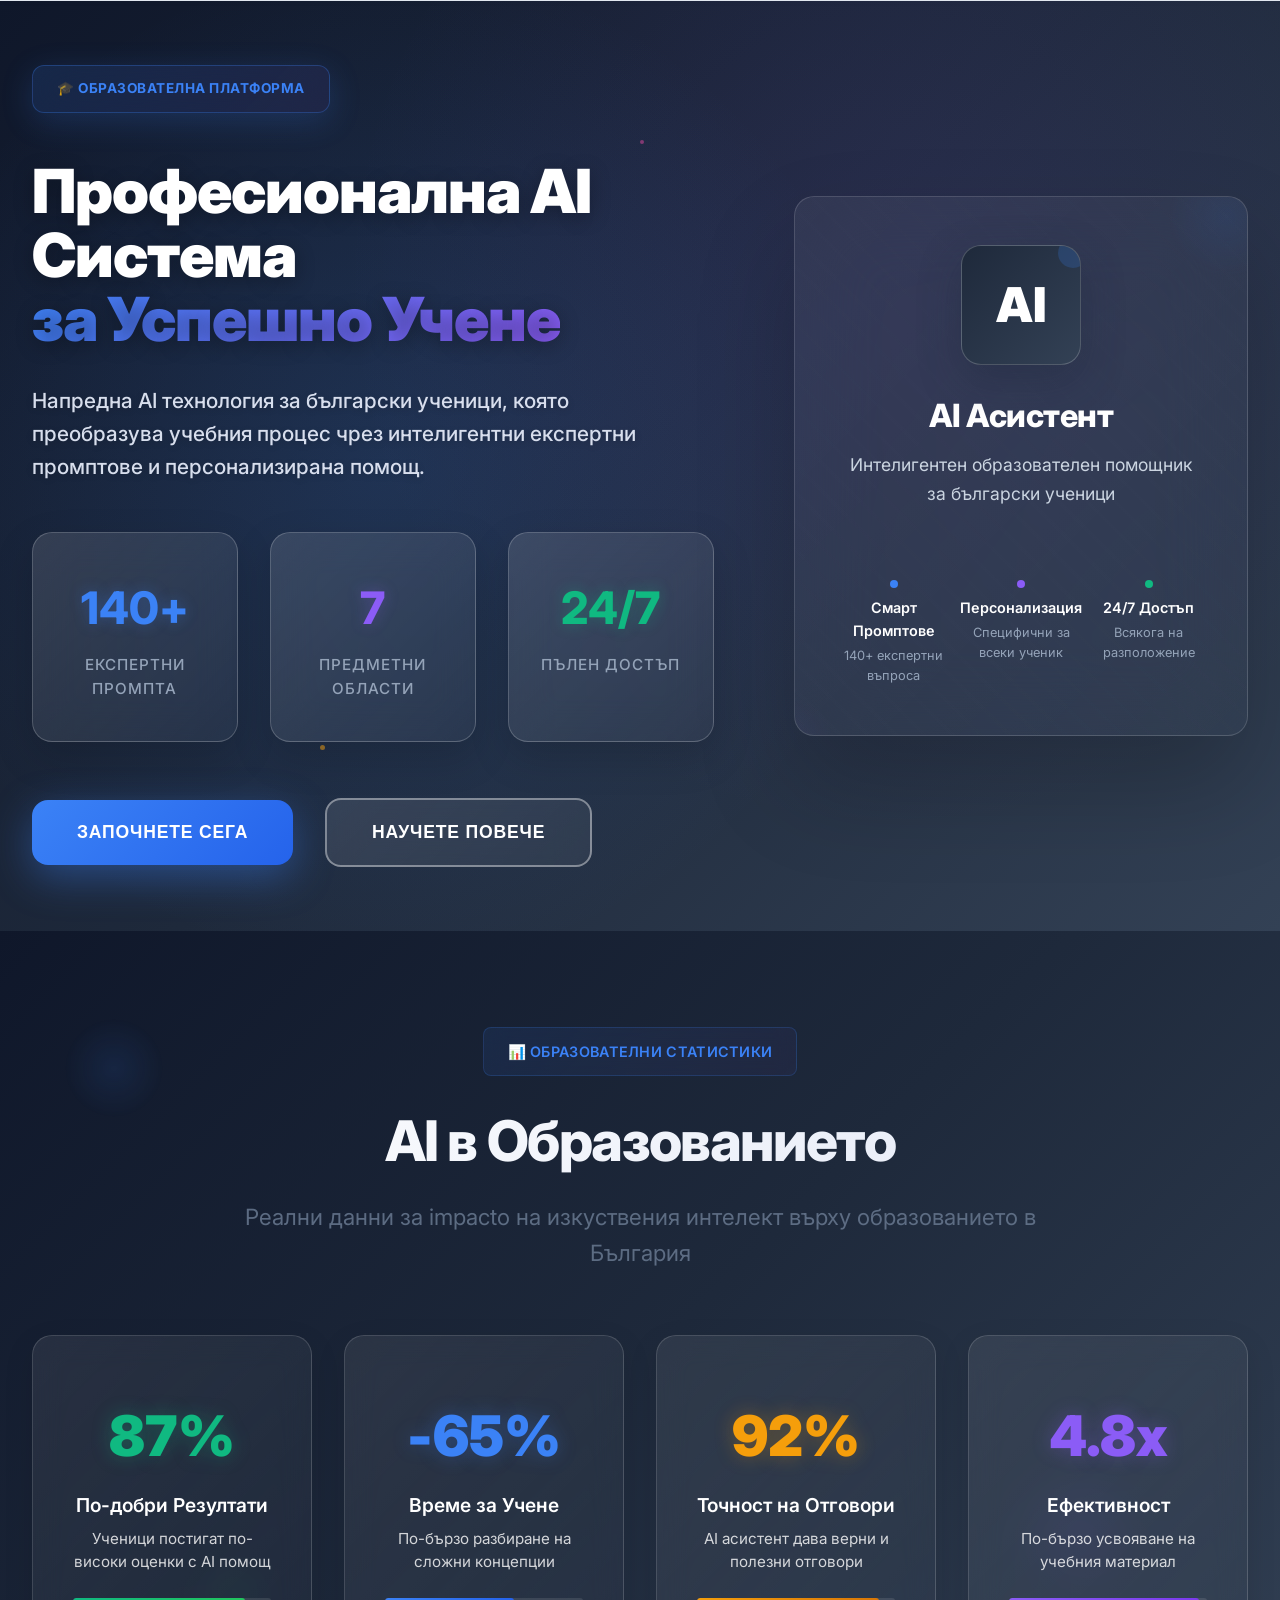
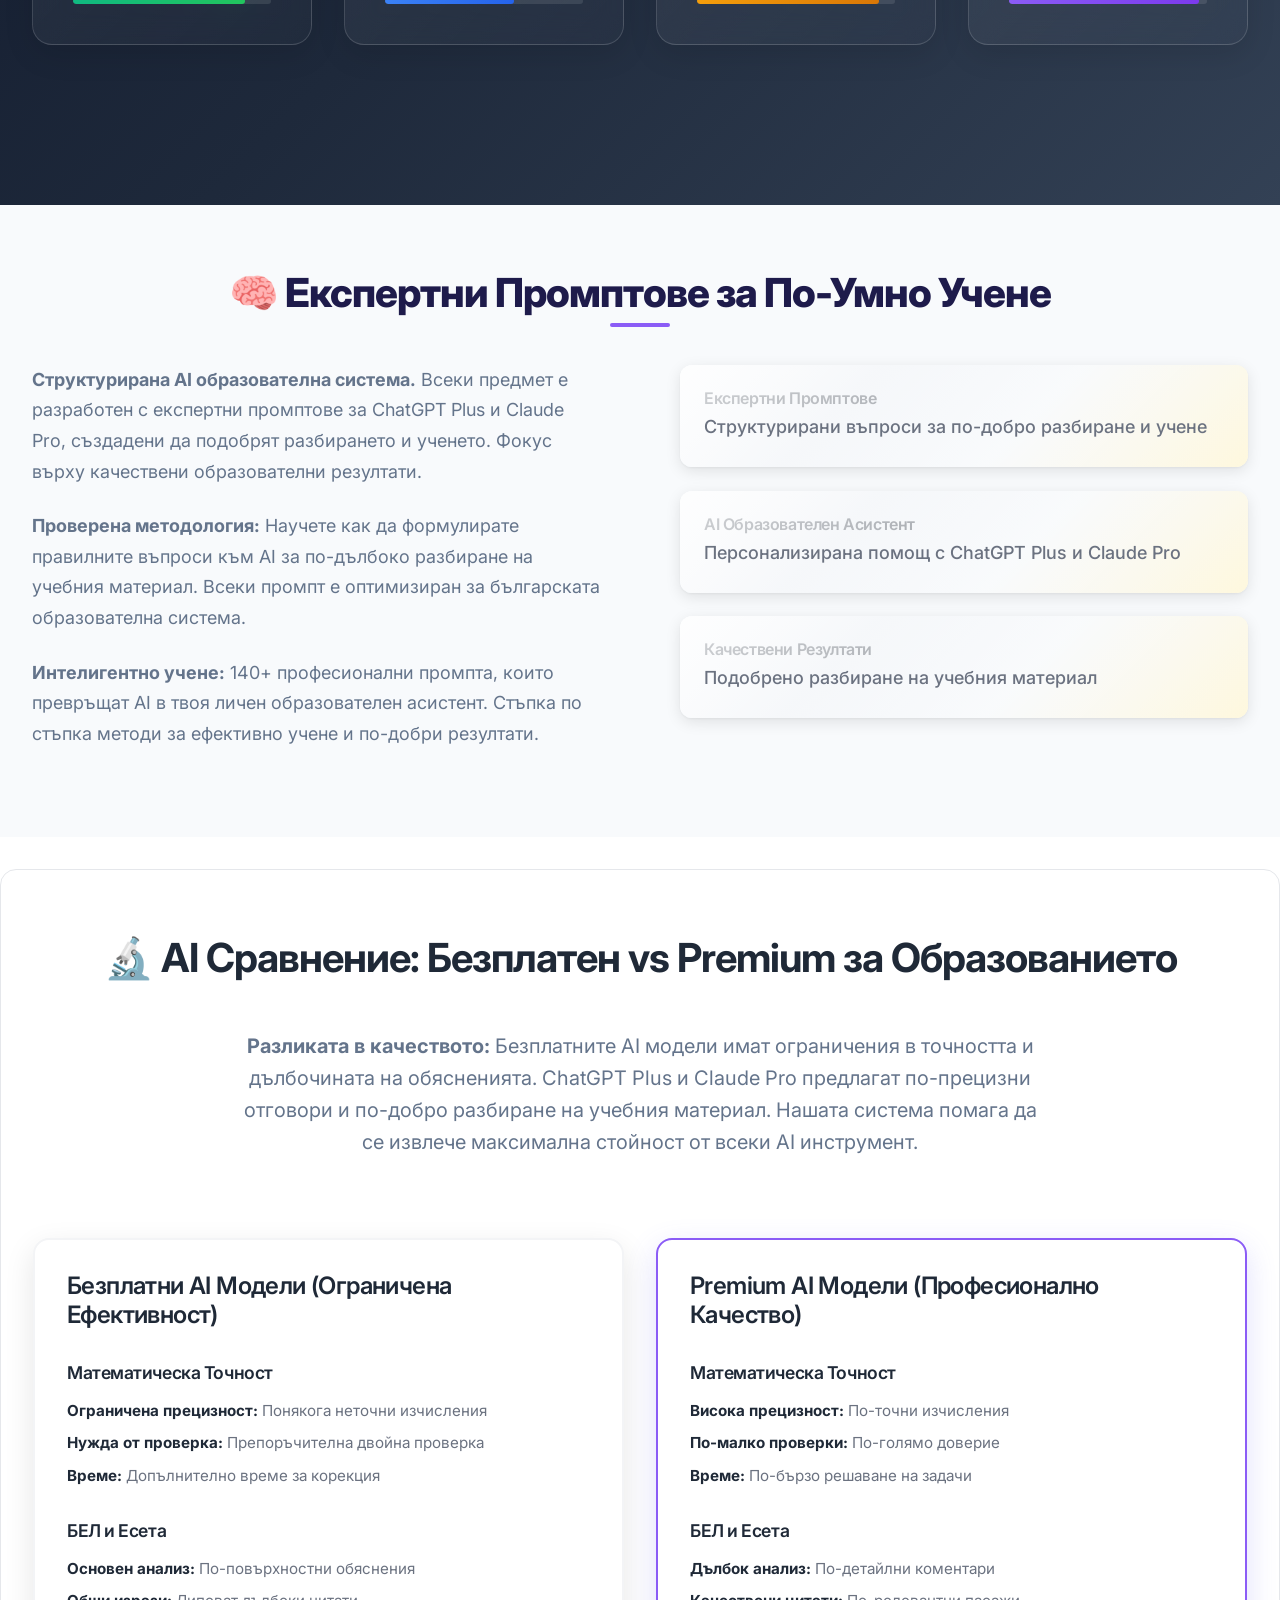
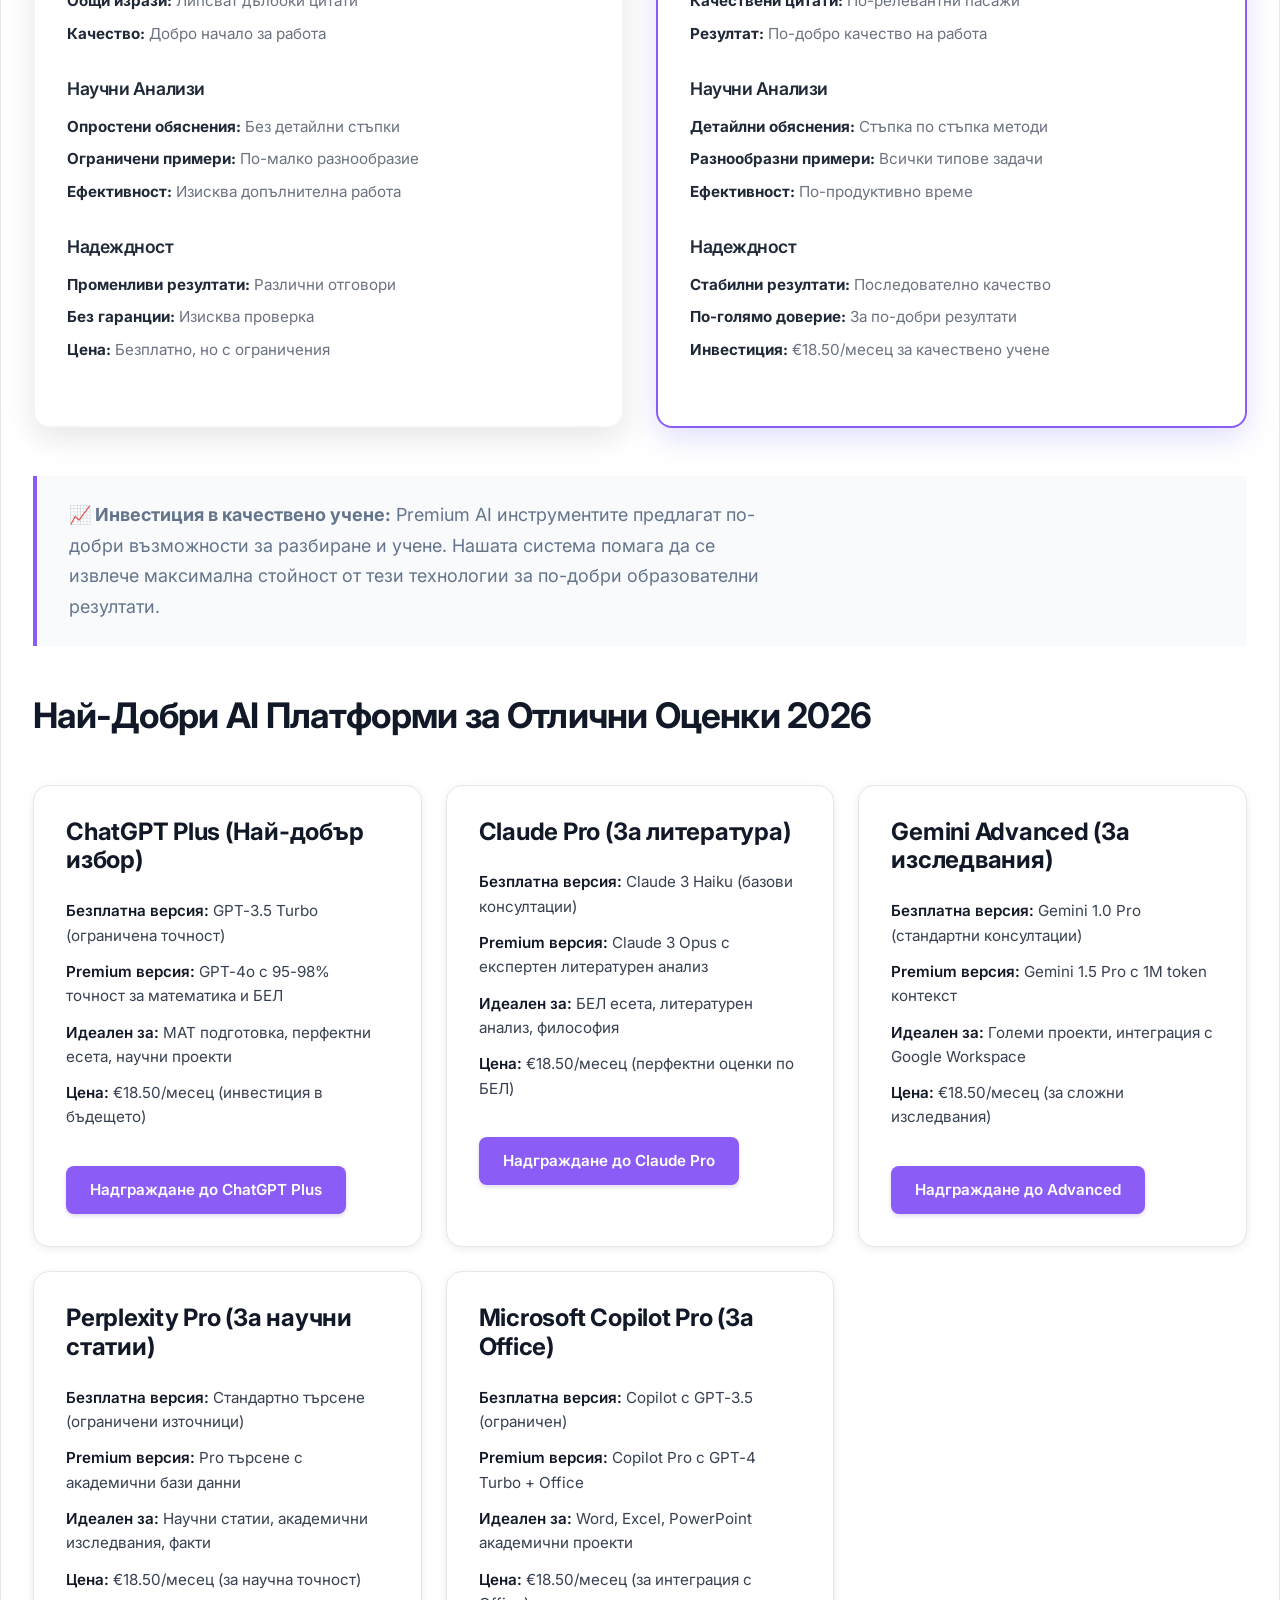
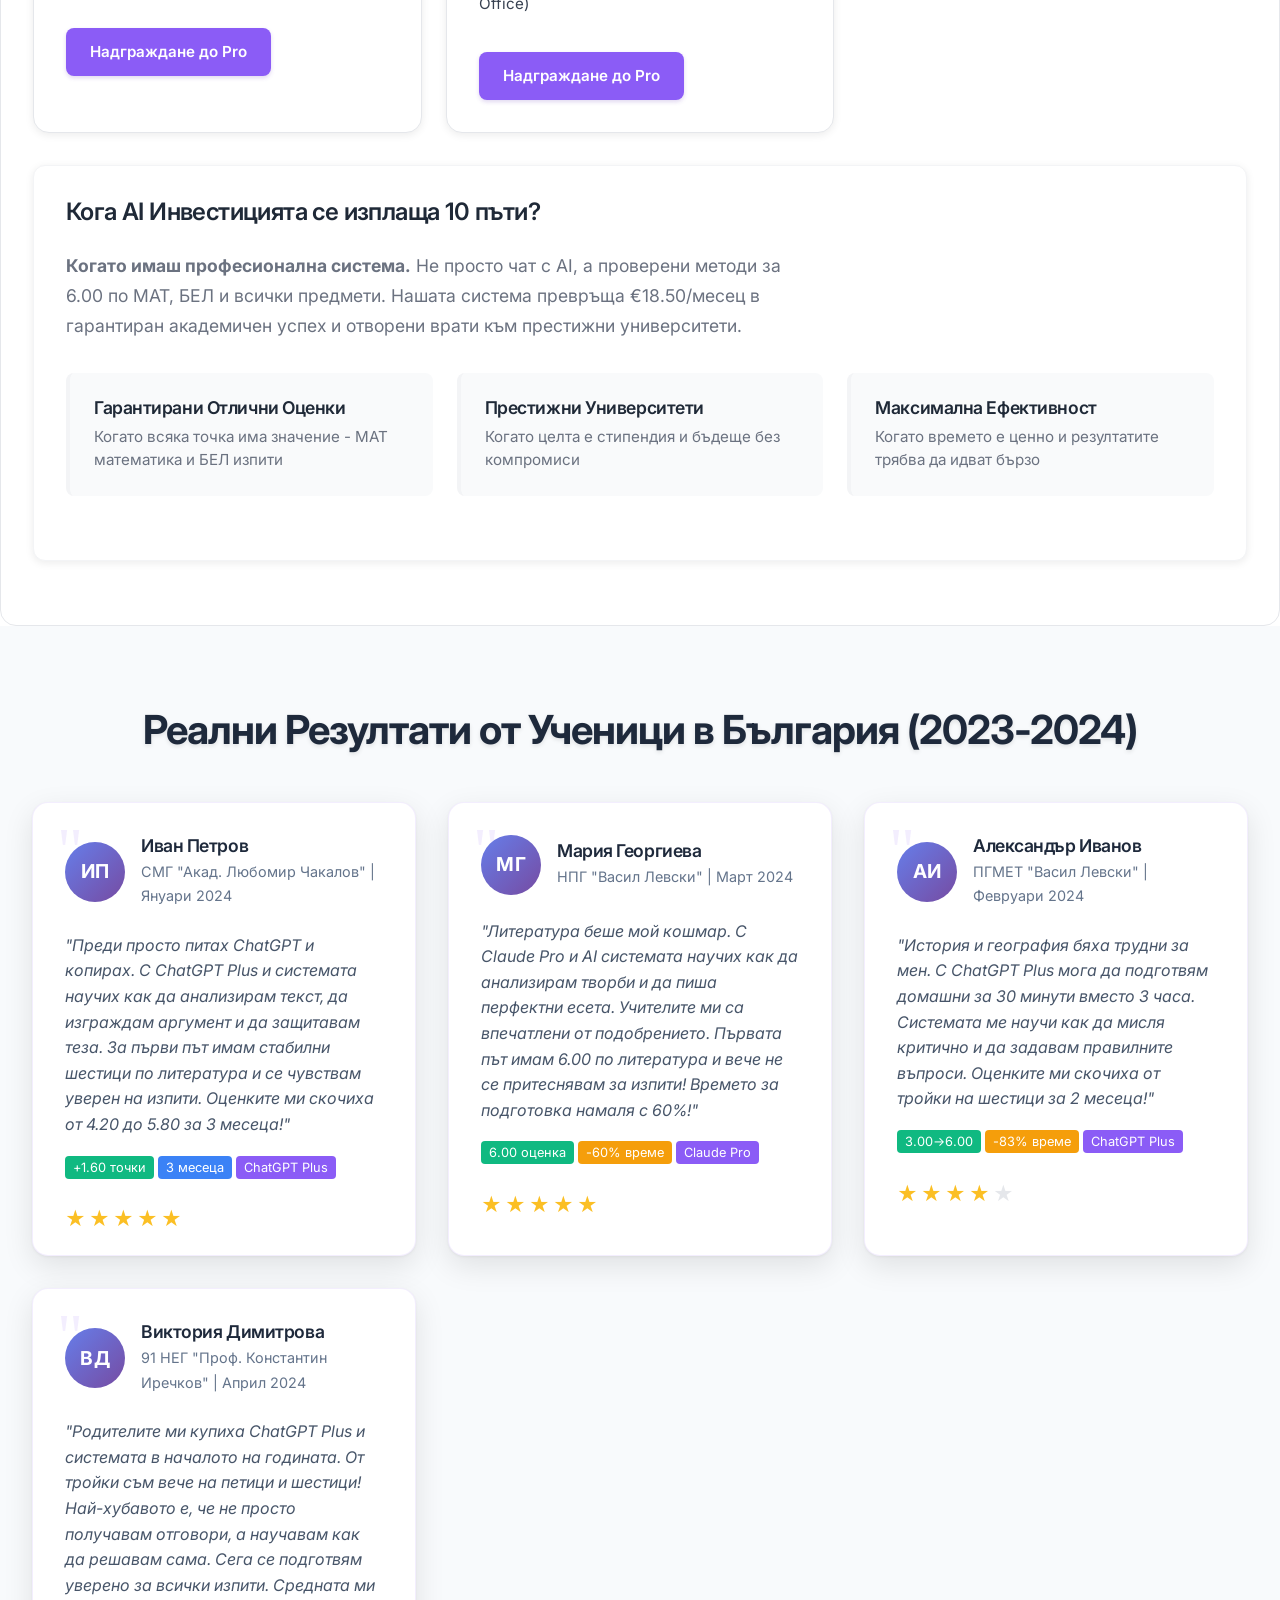
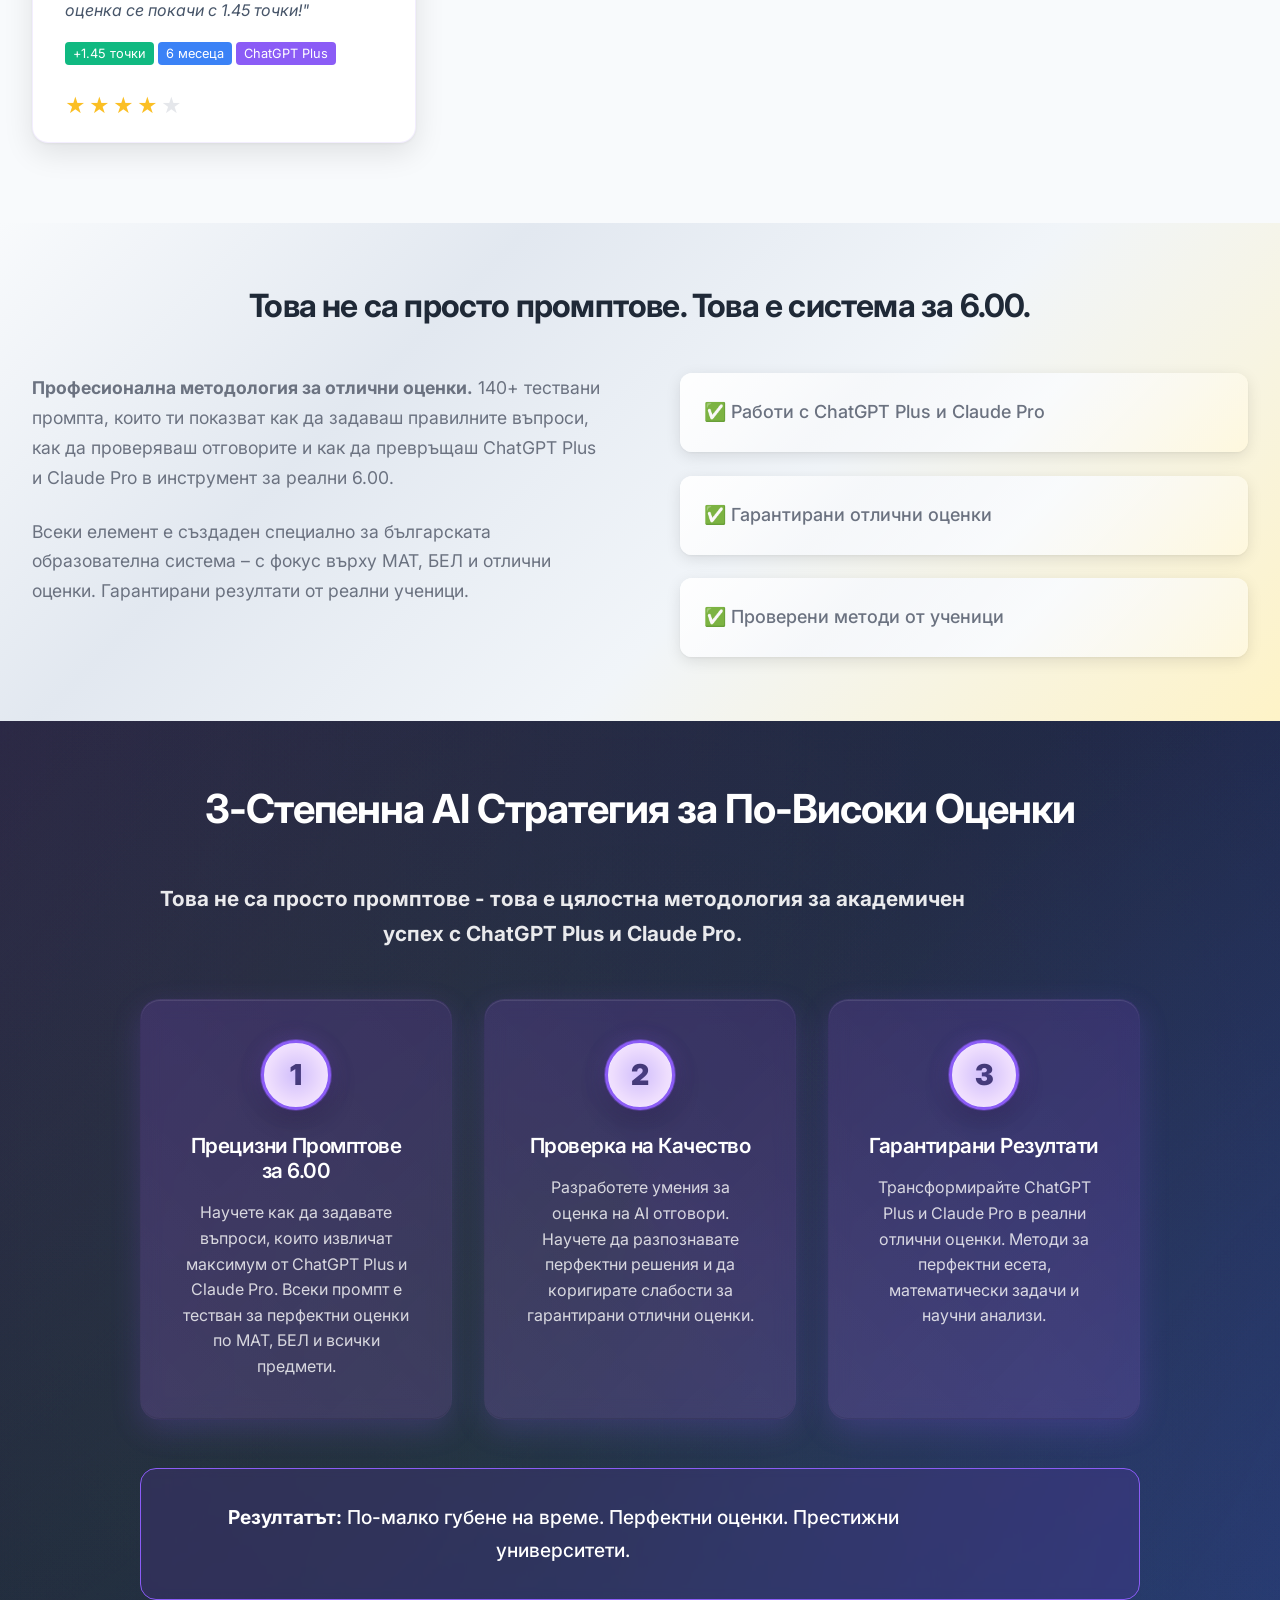
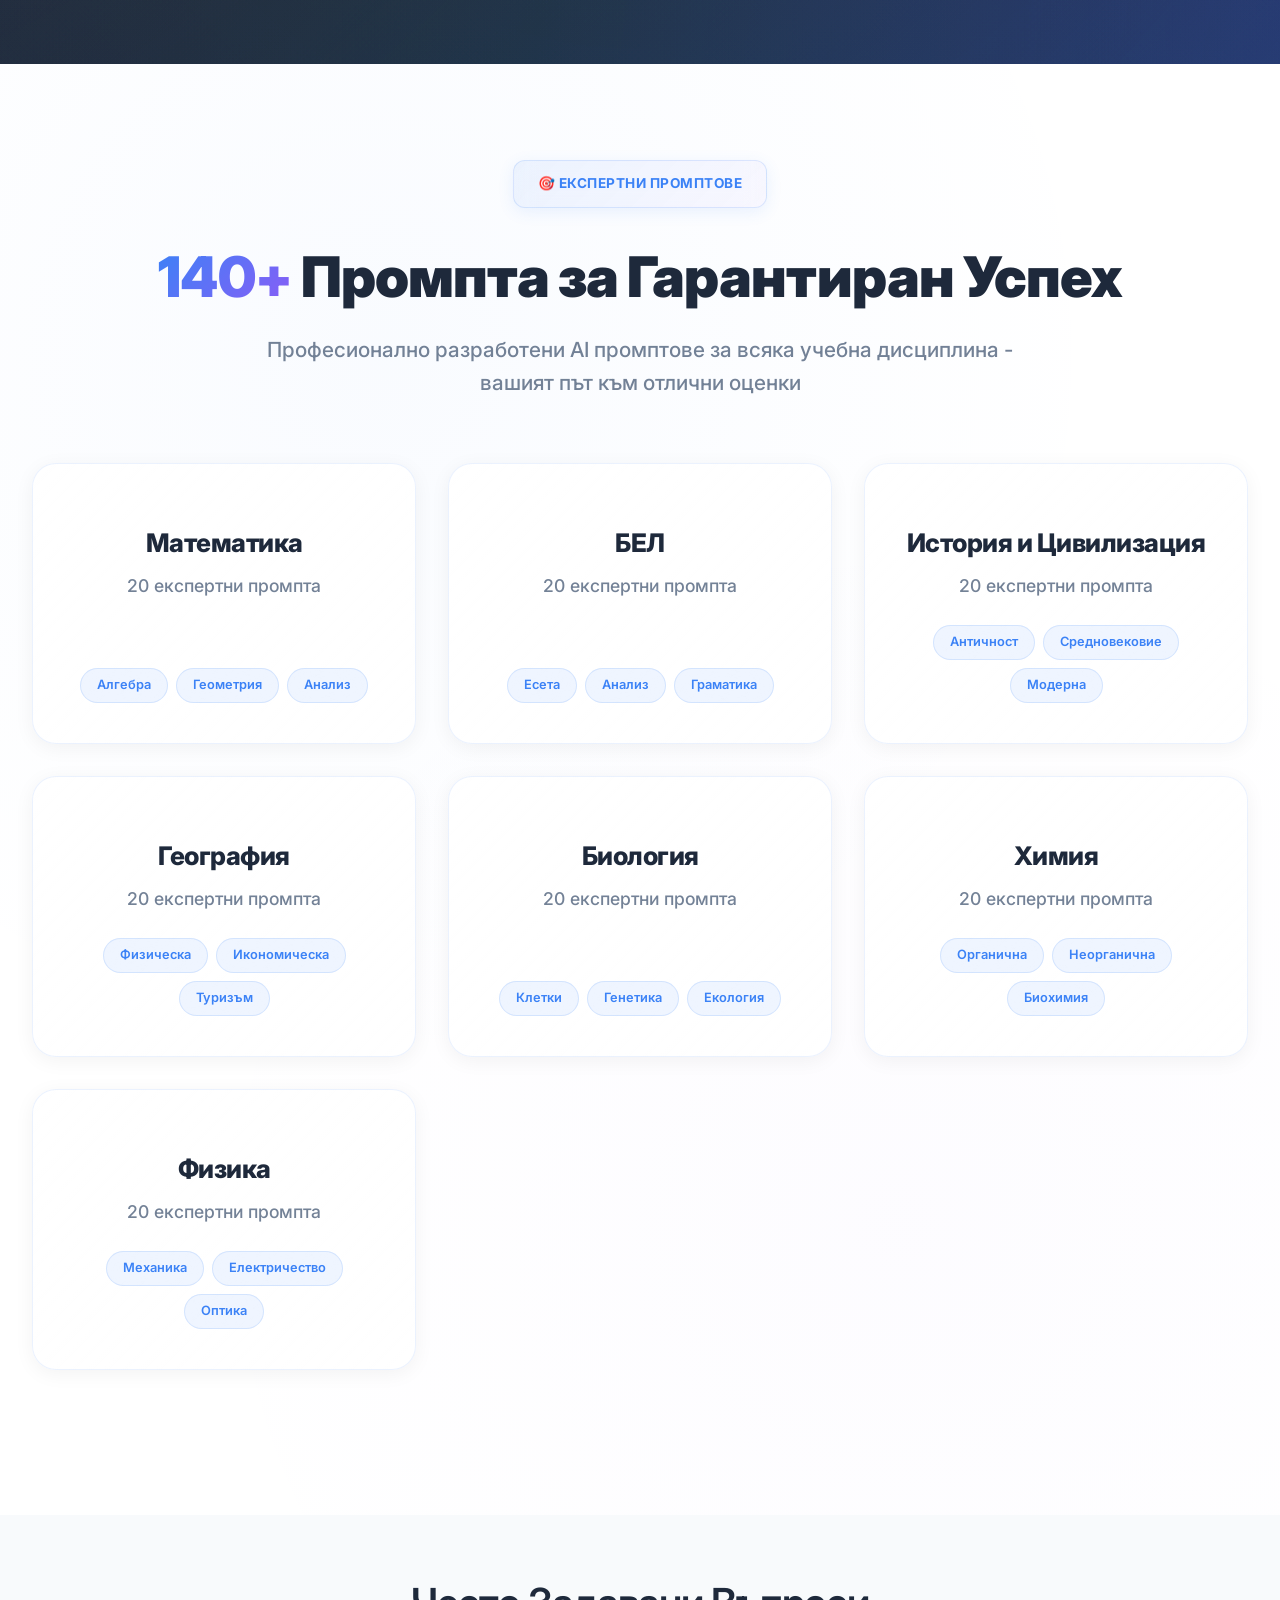
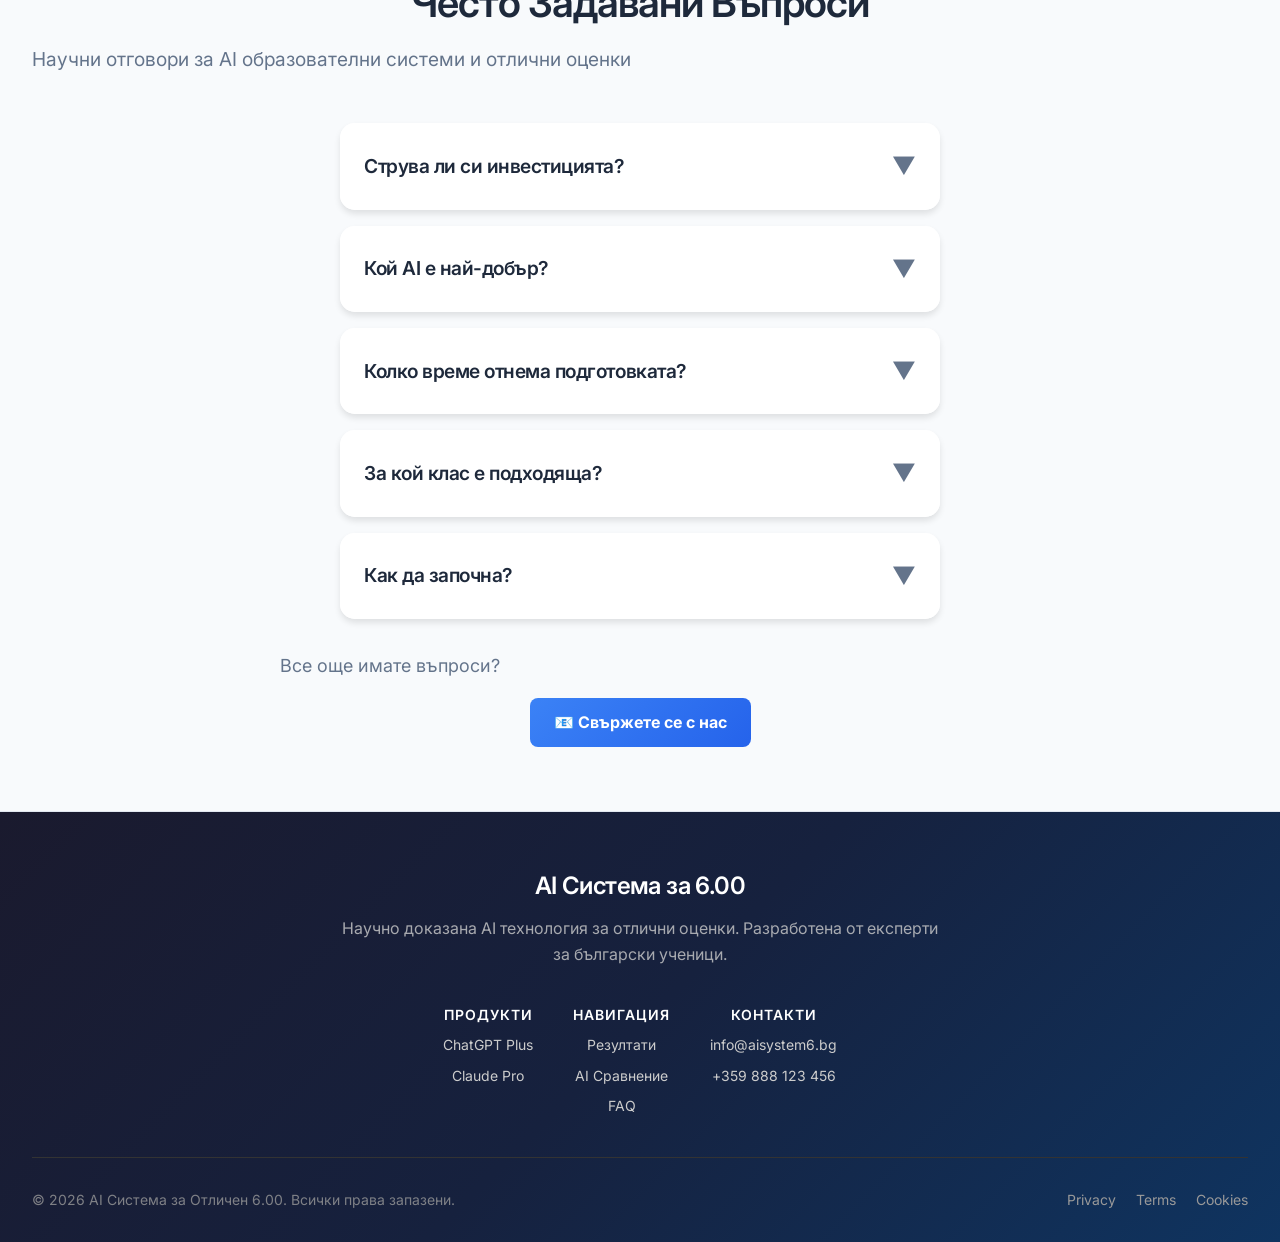
==== commit 4970c74c: "neeeeeeeeeeew" ====
--- a/Milioni/index.html
+++ b/Milioni/index.html
@@ -872,85 +872,152 @@
     </section>
     <section class="interactive-prompts">
         <div class="container">
-            <h2 style="font-size: 2.5rem; justify-self: center;  margin-bottom: 3rem;"> 140+ Промпта за Гарантиран Успех</h2>
-            
-            
+            <!-- Section Header -->
+            <div class="section-header-prompts">
+                <div class="section-badge-prompts">
+                    🎯 Експертни Промптове
+                </div>
+                <h2 class="section-title-prompts">
+                    <span class="title-highlight">140+</span> Промпта за Гарантиран Успех
+                </h2>
+                <p class="section-subtitle-prompts">
+                    Професионално разработени AI промптове за всяка учебна дисциплина - вашият път към отлични оценки
+                </p>
+            </div>
+            
+            <!-- Stats Bar -->
             <!-- Subject Grid -->
             <div class="subject-grid">
                 <div class="subject-card" onclick="openPromptModal('math')">
-                    <div class="subject-icon">🔢</div>
-                    <h3>МАТ Математика</h3>
-                    <p>20 промпта за 6.00</p>
-                    <div class="subject-tags">
-                        <span>Алгебра</span>
-                        <span>Геометрия</span>
-                        <span>Анализ</span>
+                    <div class="card-gradient-overlay"></div>
+                    <div class="subject-icon-wrapper">
+                        <div class="subject-icon"></div>
+                    </div>
+                    <div class="card-content">
+                        <h3>Математика</h3>
+                        <p>20 експертни промпта</p>
+                        <div class="subject-tags">
+                            <span>Алгебра</span>
+                            <span>Геометрия</span>
+                            <span>Анализ</span>
+                        </div>
+                    </div>
+                    <div class="card-hover-effect">
+                        <div class="hover-icon">→</div>
                     </div>
                 </div>
                 
                 <div class="subject-card" onclick="openPromptModal('bel')">
-                    <div class="subject-icon">📝</div>
-                    <h3>БЕЛ Литература</h3>
-                    <p>20 промпта за 6.00</p>
-                    <div class="subject-tags">
-                        <span>Есета</span>
-                        <span>Анализ</span>
-                        <span>Граматика</span>
+                    <div class="card-gradient-overlay"></div>
+                    <div class="subject-icon-wrapper">
+                        <div class="subject-icon"></div>
+                    </div>
+                    <div class="card-content">
+                        <h3>БЕЛ</h3>
+                        <p>20 експертни промпта</p>
+                        <div class="subject-tags">
+                            <span>Есета</span>
+                            <span>Анализ</span>
+                            <span>Граматика</span>
+                        </div>
+                    </div>
+                    <div class="card-hover-effect">
+                        <div class="hover-icon">→</div>
                     </div>
                 </div>
                 
                 <div class="subject-card" onclick="openPromptModal('history')">
-                    <div class="subject-icon">🏛️</div>
-                    <h3>История и Цивилизация</h3>
-                    <p>20 промпта за 6.00</p>
-                    <div class="subject-tags">
-                        <span>Античност</span>
-                        <span>Средновековие</span>
-                        <span>Модерна</span>
+                    <div class="card-gradient-overlay"></div>
+                    <div class="subject-icon-wrapper">
+                        <div class="subject-icon"></div>
+                    </div>
+                    <div class="card-content">
+                        <h3>История и Цивилизация</h3>
+                        <p>20 експертни промпта</p>
+                        <div class="subject-tags">
+                            <span>Античност</span>
+                            <span>Средновековие</span>
+                            <span>Модерна</span>
+                        </div>
+                    </div>
+                    <div class="card-hover-effect">
+                        <div class="hover-icon">→</div>
                     </div>
                 </div>
                 
                 <div class="subject-card" onclick="openPromptModal('geography')">
-                    <div class="subject-icon">🌍</div>
-                    <h3>География</h3>
-                    <p>20 промпта за 6.00</p>
-                    <div class="subject-tags">
-                        <span>Физическа</span>
-                        <span>Икономическа</span>
-                        <span>Туризъм</span>
+                    <div class="card-gradient-overlay"></div>
+                    <div class="subject-icon-wrapper">
+                        <div class="subject-icon"></div>
+                    </div>
+                    <div class="card-content">
+                        <h3>География</h3>
+                        <p>20 експертни промпта</p>
+                        <div class="subject-tags">
+                            <span>Физическа</span>
+                            <span>Икономическа</span>
+                            <span>Туризъм</span>
+                        </div>
+                    </div>
+                    <div class="card-hover-effect">
+                        <div class="hover-icon">→</div>
                     </div>
                 </div>
                 
                 <div class="subject-card" onclick="openPromptModal('biology')">
-                    <div class="subject-icon">🧬</div>
-                    <h3>Биология</h3>
-                    <p>20 промпта за 6.00</p>
-                    <div class="subject-tags">
-                        <span>Клетки</span>
-                        <span>Генетика</span>
-                        <span>Екология</span>
+                    <div class="card-gradient-overlay"></div>
+                    <div class="subject-icon-wrapper">
+                        <div class="subject-icon"></div>
+                    </div>
+                    <div class="card-content">
+                        <h3>Биология</h3>
+                        <p>20 експертни промпта</p>
+                        <div class="subject-tags">
+                            <span>Клетки</span>
+                            <span>Генетика</span>
+                            <span>Екология</span>
+                        </div>
+                    </div>
+                    <div class="card-hover-effect">
+                        <div class="hover-icon">→</div>
                     </div>
                 </div>
                 
                 <div class="subject-card" onclick="openPromptModal('chemistry')">
-                    <div class="subject-icon">⚗️</div>
-                    <h3>Химия</h3>
-                    <p>20 промпта за 6.00</p>
-                    <div class="subject-tags">
-                        <span>Органична</span>
-                        <span>Неорганична</span>
-                        <span>Биохимия</span>
+                    <div class="card-gradient-overlay"></div>
+                    <div class="subject-icon-wrapper">
+                        <div class="subject-icon"></div>
+                    </div>
+                    <div class="card-content">
+                        <h3>Химия</h3>
+                        <p>20 експертни промпта</p>
+                        <div class="subject-tags">
+                            <span>Органична</span>
+                            <span>Неорганична</span>
+                            <span>Биохимия</span>
+                        </div>
+                    </div>
+                    <div class="card-hover-effect">
+                        <div class="hover-icon">→</div>
                     </div>
                 </div>
                 
                 <div class="subject-card" onclick="openPromptModal('physics')">
-                    <div class="subject-icon">⚡</div>
-                    <h3>Физика</h3>
-                    <p>20 промпта за 6.00</p>
-                    <div class="subject-tags">
-                        <span>Механика</span>
-                        <span>Електричество</span>
-                        <span>Оптика</span>
+                    <div class="card-gradient-overlay"></div>
+                    <div class="subject-icon-wrapper">
+                        <div class="subject-icon"></div>
+                    </div>
+                    <div class="card-content">
+                        <h3>Физика</h3>
+                        <p>20 експертни промпта</p>
+                        <div class="subject-tags">
+                            <span>Механика</span>
+                            <span>Електричество</span>
+                            <span>Оптика</span>
+                        </div>
+                    </div>
+                    <div class="card-hover-effect">
+                        <div class="hover-icon">→</div>
                     </div>
                 </div>
             </div>
--- a/Milioni/styles.css
+++ b/Milioni/styles.css
@@ -1981,171 +1981,559 @@
 
 
 
-/* Interactive Prompts Section */
-
+/* Universal Smooth Hover Effects for All Cards */
+
+/* Base smooth transition for all interactive elements */
+.feature-item,
+.benefit-card,
+.system-card,
+.blog-card,
+.methodology-item,
+.pdf-card,
+.stat-card-corporate,
+.main-card,
+.hero-card,
+.stat-item,
+.subject-card,
+.metric-card-enhanced {
+    transition: all 0.4s cubic-bezier(0.25, 0.8, 0.25, 1) !important;
+    will-change: transform, box-shadow;
+}
+
+/* Enhanced hover effects with smooth animations */
+.feature-item:hover,
+.system-card:hover,
+.blog-card:hover {
+    transform: translateY(-6px) scale(1.02) !important;
+    box-shadow: 0 20px 40px rgba(0, 0, 0, 0.12) !important;
+    border-color: var(--color-primary) !important;
+}
+
+.benefit-card:hover {
+    transform: translateY(-4px) scale(1.01) !important;
+    box-shadow: 0 15px 35px rgba(139, 92, 246, 0.15) !important;
+}
+
+.methodology-item:hover {
+    transform: translateY(-6px) scale(1.01) !important;
+    box-shadow: 
+        0 12px 30px rgba(139, 92, 246, 0.15),
+        0 0 0 1px rgba(139, 92, 246, 0.1) inset !important;
+}
+
+.pdf-card:hover {
+    transform: translateY(-6px) scale(1.02) !important;
+    box-shadow: 0 15px 35px rgba(239, 68, 68, 0.15) !important;
+}
+
+.stat-card-corporate:hover {
+    transform: translateY(-10px) scale(1.03) !important;
+    box-shadow: 0 30px 60px rgba(0,0,0,0.2) !important;
+    border-color: rgba(255,255,255,0.4) !important;
+}
+
+.main-card:hover {
+    transform: translateY(-12px) scale(1.02) !important;
+    box-shadow: 0 40px 80px rgba(0,0,0,0.3), 0 0 0 1px rgba(255,255,255,0.3) !important;
+}
+
+.hero-card:hover {
+    transform: translateY(-8px) scale(1.01) !important;
+    box-shadow: 0 30px 60px rgba(103, 58, 183, 0.4), 0 0 0 1px rgba(255, 255, 255, 0.3) !important;
+}
+
+.stat-item:hover {
+    transform: translateY(-10px) scale(1.03) !important;
+    box-shadow: 0 20px 40px rgba(0,0,0,0.12) !important;
+    border-color: rgba(59, 130, 246, 0.25) !important;
+}
+
+.subject-card:hover {
+    transform: translateY(-15px) scale(1.03) !important;
+    box-shadow: 0 25px 50px rgba(0,0,0,0.12) !important;
+    border-color: rgba(59, 130, 246, 0.25) !important;
+}
+
+.metric-card-enhanced:hover {
+    transform: translateY(-12px) scale(1.02) !important;
+    box-shadow: 0 30px 50px rgba(0,0,0,0.15) !important;
+    border-color: rgba(255,255,255,0.25) !important;
+}
+
+/* Smooth icon and element transitions */
+.feature-icon,
+.benefit-icon,
+.stat-icon,
+.subject-icon,
+.ai-icon-container {
+    transition: all 0.3s cubic-bezier(0.25, 0.8, 0.25, 1) !important;
+}
+
+.feature-item:hover .feature-icon,
+.benefit-card:hover .benefit-icon {
+    transform: scale(1.15) rotate(5deg) !important;
+}
+
+.stat-card-corporate:hover .stat-icon {
+    transform: scale(1.2) rotate(8deg) !important;
+}
+
+.subject-card:hover .subject-icon {
+    transform: scale(1.15) rotate(8deg) !important;
+}
+
+.main-card:hover .ai-icon-container {
+    transform: scale(1.08) rotate(3deg) !important;
+}
+
+/* Smooth border and background transitions */
+.feature-item::before,
+.system-card::before,
+.methodology-item::before {
+    transition: transform 0.4s cubic-bezier(0.25, 0.8, 0.25, 1) !important;
+}
+
+/* Enhanced card overlay transitions */
+.card-gradient-overlay,
+.stat-item::before,
+.metric-card-enhanced::before {
+    transition: opacity 0.4s cubic-bezier(0.25, 0.8, 0.25, 1) !important;
+}
+
+/* Smooth hover effects for buttons and interactive elements */
+button,
+.pill-btn,
+.hero-primary-btn,
+.hero-secondary-btn {
+    transition: all 0.3s cubic-bezier(0.25, 0.8, 0.25, 1) !important;
+    will-change: transform, box-shadow;
+}
+
+button:hover,
+.pill-btn:hover,
+.hero-primary-btn:hover,
+.hero-secondary-btn:hover {
+    transform: translateY(-3px) scale(1.02) !important;
+}
+
+/* Smooth transitions for tags and badges */
+.subject-tags span,
+.section-badge-prompts,
+.hero-feature-tag {
+    transition: all 0.3s cubic-bezier(0.25, 0.8, 0.25, 1) !important;
+}
+
+.subject-tags span:hover {
+    transform: translateY(-2px) scale(1.05) !important;
+}
+
+/* Performance optimization */
+@media (prefers-reduced-motion: reduce) {
+    .feature-item,
+    .benefit-card,
+    .system-card,
+    .blog-card,
+    .methodology-item,
+    .pdf-card,
+    .stat-card-corporate,
+    .main-card,
+    .hero-card,
+    .stat-item,
+    .subject-card,
+    .metric-card-enhanced {
+        transition: none !important;
+    }
+}
+
+/* Interactive Prompts Section - Enhanced Modern Design - White Theme */
 .interactive-prompts {
-
-    padding: 4rem 0;
-
-    background: var(--color-white);
-
-}
-
-
-
+    padding: 6rem 0;
+    background: #ffffff;
+    position: relative;
+    overflow: hidden;
+}
+
+.interactive-prompts::before {
+    content: '';
+    position: absolute;
+    top: 0;
+    left: 0;
+    right: 0;
+    bottom: 0;
+    background: radial-gradient(circle at 30% 20%, rgba(59, 130, 246, 0.03) 0%, transparent 50%),
+                radial-gradient(circle at 70% 80%, rgba(139, 92, 246, 0.02) 0%, transparent 50%);
+    pointer-events: none;
+}
+
+/* Section Header Styles */
+.section-header-prompts {
+    text-align: center;
+    margin-bottom: 4rem;
+    position: relative;
+    z-index: 2;
+}
+
+.section-badge-prompts {
+    display: inline-block;
+    background: linear-gradient(135deg, rgba(59, 130, 246, 0.08), rgba(139, 92, 246, 0.04));
+    border: 1px solid rgba(59, 130, 246, 0.15);
+    color: #3b82f6;
+    padding: 12px 24px;
+    border-radius: 12px;
+    font-size: 0.85rem;
+    font-weight: 700;
+    margin-bottom: 2rem;
+    backdrop-filter: blur(10px);
+    letter-spacing: 0.5px;
+    text-transform: uppercase;
+    box-shadow: 0 4px 16px rgba(59, 130, 246, 0.1);
+    position: relative;
+    overflow: hidden;
+    transition: all 0.3s ease;
+}
+
+.section-badge-prompts:hover {
+    transform: translateY(-2px);
+    box-shadow: 0 8px 24px rgba(59, 130, 246, 0.15);
+    border-color: rgba(59, 130, 246, 0.25);
+}
+
+.section-title-prompts {
+    font-size: 3.5rem;
+    font-weight: 900;
+    margin-bottom: 1.5rem;
+    color: #1e293b;
+    line-height: 1.1;
+    letter-spacing: -1px;
+}
+
+.title-highlight {
+    background: linear-gradient(135deg, #3b82f6, #8b5cf6, #ec4899);
+    -webkit-background-clip: text;
+    -webkit-text-fill-color: transparent;
+    background-clip: text;
+    background-size: 200% 200%;
+    animation: gradient-shift 4s ease-in-out infinite;
+}
+
+.section-subtitle-prompts {
+    font-size: 1.3rem;
+    color: #64748b;
+    max-width: 800px;
+    margin: 0 auto;
+    line-height: 1.6;
+    font-weight: 500;
+    opacity: 0.9;
+}
+
+/* Stats Bar Styles */
+.prompts-stats-bar {
+    display: grid;
+    grid-template-columns: repeat(4, 1fr);
+    gap: 2rem;
+    margin-bottom: 4rem;
+    position: relative;
+    z-index: 2;
+}
+
+.stat-item {
+    text-align: center;
+    background: linear-gradient(135deg, rgba(255,255,255,0.9), rgba(255,255,255,0.7));
+    border: 1px solid rgba(59, 130, 246, 0.1);
+    border-radius: 20px;
+    padding: 2rem 1.5rem;
+    backdrop-filter: blur(10px);
+    transition: all 0.5s cubic-bezier(0.25, 0.8, 0.25, 1);
+    position: relative;
+    overflow: hidden;
+    box-shadow: 0 4px 20px rgba(0,0,0,0.05);
+}
+
+.stat-item::before {
+    content: '';
+    position: absolute;
+    top: 0;
+    left: 0;
+    right: 0;
+    bottom: 0;
+    background: linear-gradient(135deg, rgba(59, 130, 246, 0.02), rgba(139, 92, 246, 0.01));
+    opacity: 0;
+    transition: opacity 0.4s ease;
+}
+
+.stat-item:hover::before {
+    opacity: 1;
+}
+
+.stat-item:hover {
+    transform: translateY(-8px) scale(1.02);
+    box-shadow: 0 12px 40px rgba(0,0,0,0.1);
+    border-color: rgba(59, 130, 246, 0.2);
+}
+
+.stat-number {
+    font-size: 2.8rem;
+    font-weight: 800;
+    color: #3b82f6;
+    margin-bottom: 0.5rem;
+    position: relative;
+    z-index: 1;
+}
+
+.stat-label {
+    font-size: 0.95rem;
+    color: #64748b;
+    font-weight: 500;
+    text-transform: uppercase;
+    letter-spacing: 1px;
+    position: relative;
+    z-index: 1;
+}
+
+
+
+/* Enhanced Subject Grid - White Theme */
 .subject-grid {
-
     display: grid;
-
-    grid-template-columns: repeat(auto-fit, minmax(280px, 1fr));
-
+    grid-template-columns: repeat(auto-fit, minmax(320px, 1fr));
     gap: 2rem;
-
     margin-bottom: 3rem;
-
-}
-
-
-
+    position: relative;
+    z-index: 2;
+}
+
+/* Enhanced Subject Cards - White Theme */
 .subject-card {
-
-    background: white;
-
-    border-radius: 16px;
-
-    padding: 2rem;
-
+    background: linear-gradient(135deg, rgba(255,255,255,0.95), rgba(255,255,255,0.8));
+    border: 1px solid rgba(59, 130, 246, 0.1);
+    border-radius: 24px;
+    padding: 2.5rem;
     text-align: center;
-
-    box-shadow: 0 4px 6px rgba(0, 0, 0, 0.1);
-
-    border: 1px solid #f3f4f6;
-
+    backdrop-filter: blur(10px);
+    transition: all 0.5s cubic-bezier(0.25, 0.8, 0.25, 1);
+    cursor: pointer;
+    position: relative;
+    overflow: hidden;
+    box-shadow: 0 4px 20px rgba(0,0,0,0.05);
+    min-height: 280px;
+    display: flex;
+    flex-direction: column;
+    justify-content: space-between;
+}
+
+.card-gradient-overlay {
+    position: absolute;
+    top: 0;
+    left: 0;
+    right: 0;
+    bottom: 0;
+    background: linear-gradient(135deg, rgba(59, 130, 246, 0.02), rgba(139, 92, 246, 0.01));
+    opacity: 0;
+    transition: opacity 0.4s ease;
+}
+
+.subject-card:hover .card-gradient-overlay {
+    opacity: 1;
+}
+
+.subject-icon-wrapper {
+    position: relative;
+    margin-bottom: 1.5rem;
+}
+
+.subject-icon {
+    font-size: 3.5rem;
+    display: block;
+    transition: transform 0.3s ease;
+    filter: drop-shadow(0 2px 4px rgba(0,0,0,0.1));
+}
+
+.card-content {
+    flex: 1;
+    display: flex;
+    flex-direction: column;
+    justify-content: space-between;
+}
+
+.subject-card h3 {
+    color: #1e293b;
+    font-size: 1.6rem;
+    font-weight: 800;
+    margin-bottom: 0.75rem;
+    letter-spacing: -0.5px;
+}
+
+.subject-card p {
+    color: #64748b;
+    font-size: 1.1rem;
+    margin-bottom: 1.5rem;
+    font-weight: 500;
+    opacity: 0.9;
+}
+
+.subject-tags {
+    display: flex;
+    gap: 0.5rem;
+    justify-content: center;
+    flex-wrap: wrap;
+    margin-top: auto;
+}
+
+.subject-tags span {
+    background: rgba(59, 130, 246, 0.08);
+    color: #3b82f6;
+    padding: 0.4rem 1rem;
+    border-radius: 20px;
+    font-size: 0.8rem;
+    font-weight: 600;
+    backdrop-filter: blur(10px);
+    border: 1px solid rgba(59, 130, 246, 0.15);
     transition: all 0.3s ease;
-
-    cursor: pointer;
-
-    position: relative;
-
-    overflow: hidden;
-
-}
-
-
-
-.subject-card::before {
-
-    content: '';
-
+}
+
+.subject-tags span:hover {
+    background: rgba(59, 130, 246, 0.12);
+    transform: translateY(-2px);
+}
+
+.card-hover-effect {
     position: absolute;
-
-    top: 0;
-
-    left: 0;
-
-    right: 0;
-
-    height: 4px;
-
-    background: var(--color-primary);
-
-    transform: scaleX(0);
-
-    transition: transform 0.3s ease;
-
-}
-
-
-
-.subject-card:hover::before {
-
-    transform: scaleX(1);
-
-}
-
-
+    top: 1.5rem;
+    right: 1.5rem;
+    width: 40px;
+    height: 40px;
+    background: linear-gradient(135deg, #3b82f6, #8b5cf6);
+    border-radius: 50%;
+    display: flex;
+    align-items: center;
+    justify-content: center;
+    opacity: 0;
+    transform: scale(0.8);
+    transition: all 0.3s ease;
+}
+
+.hover-icon {
+    color: white;
+    font-size: 1.2rem;
+    font-weight: bold;
+}
+
+.subject-card:hover .card-hover-effect {
+    opacity: 1;
+    transform: scale(1);
+}
 
 .subject-card:hover {
-
-    transform: translateY(-8px);
-
-    box-shadow: 0 12px 24px rgba(0, 0, 0, 0.15);
-
-}
-
-
-
-.subject-icon {
-
-    font-size: 3rem;
-
-    margin-bottom: 1rem;
-
-    display: block;
-
-}
-
-
-
-.subject-card h3 {
-
-    color: #1f2937;
-
-    font-size: 1.5rem;
-
-    font-weight: 700;
-
-    margin-bottom: 0.5rem;
-
-}
-
-
-
-.subject-card p {
-
-    color: #6b7280;
-
-    font-size: 1rem;
-
-    margin-bottom: 1.5rem;
-
-}
-
-
-
-.subject-tags {
-
-    display: flex;
-
-    gap: 0.5rem;
-
-    justify-content: center;
-
-    flex-wrap: wrap;
-
-}
-
-
-
-.subject-tags span {
-
-    background: #f1f5f9;
-
-    color: #475569;
-
-    padding: 0.25rem 0.75rem;
-
-    border-radius: 20px;
-
-    font-size: 0.75rem;
-
-    font-weight: 500;
-
-}
-
-
-
-/* Modern Modal Styles - Using Site Design System */
+    transform: translateY(-12px) scale(1.02);
+    box-shadow: 0 12px 40px rgba(0,0,0,0.1);
+    border-color: rgba(59, 130, 246, 0.2);
+}
+
+.subject-card:hover .subject-icon {
+    transform: scale(1.1) rotate(5deg);
+}
+
+
+
+/* Responsive Design for Enhanced Prompts Section */
+@media (max-width: 768px) {
+    .interactive-prompts {
+        padding: 4rem 0;
+    }
+    
+    .section-title-prompts {
+        font-size: 2.5rem;
+    }
+    
+    .section-subtitle-prompts {
+        font-size: 1.1rem;
+    }
+    
+    .prompts-stats-bar {
+        grid-template-columns: repeat(2, 1fr);
+        gap: 1rem;
+    }
+    
+    .stat-item {
+        padding: 1.5rem 1rem;
+    }
+    
+    .stat-number {
+        font-size: 2.2rem;
+    }
+    
+    .stat-label {
+        font-size: 0.8rem;
+    }
+    
+    .subject-grid {
+        grid-template-columns: repeat(auto-fit, minmax(280px, 1fr));
+        gap: 1.5rem;
+    }
+    
+    .subject-card {
+        padding: 2rem;
+        min-height: 250px;
+    }
+    
+    .subject-icon {
+        font-size: 3rem;
+    }
+    
+    .subject-card h3 {
+        font-size: 1.4rem;
+    }
+    
+    .subject-card p {
+        font-size: 1rem;
+    }
+}
+
+@media (max-width: 480px) {
+    .interactive-prompts {
+        padding: 3rem 0;
+    }
+    
+    .section-title-prompts {
+        font-size: 2rem;
+    }
+    
+    .section-subtitle-prompts {
+        font-size: 1rem;
+    }
+    
+    .prompts-stats-bar {
+        grid-template-columns: 1fr;
+        gap: 1rem;
+    }
+    
+    .subject-grid {
+        grid-template-columns: 1fr;
+        gap: 1rem;
+    }
+    
+    .subject-card {
+        padding: 1.5rem;
+        min-height: 220px;
+    }
+    
+    .subject-icon {
+        font-size: 2.5rem;
+    }
+    
+    .subject-card h3 {
+        font-size: 1.3rem;
+    }
+    
+    .subject-card p {
+        font-size: 0.95rem;
+    }
+    
+    .subject-tags span {
+        font-size: 0.75rem;
+        padding: 0.3rem 0.8rem;
+    }
+}
 
 .modal {
     display: none;
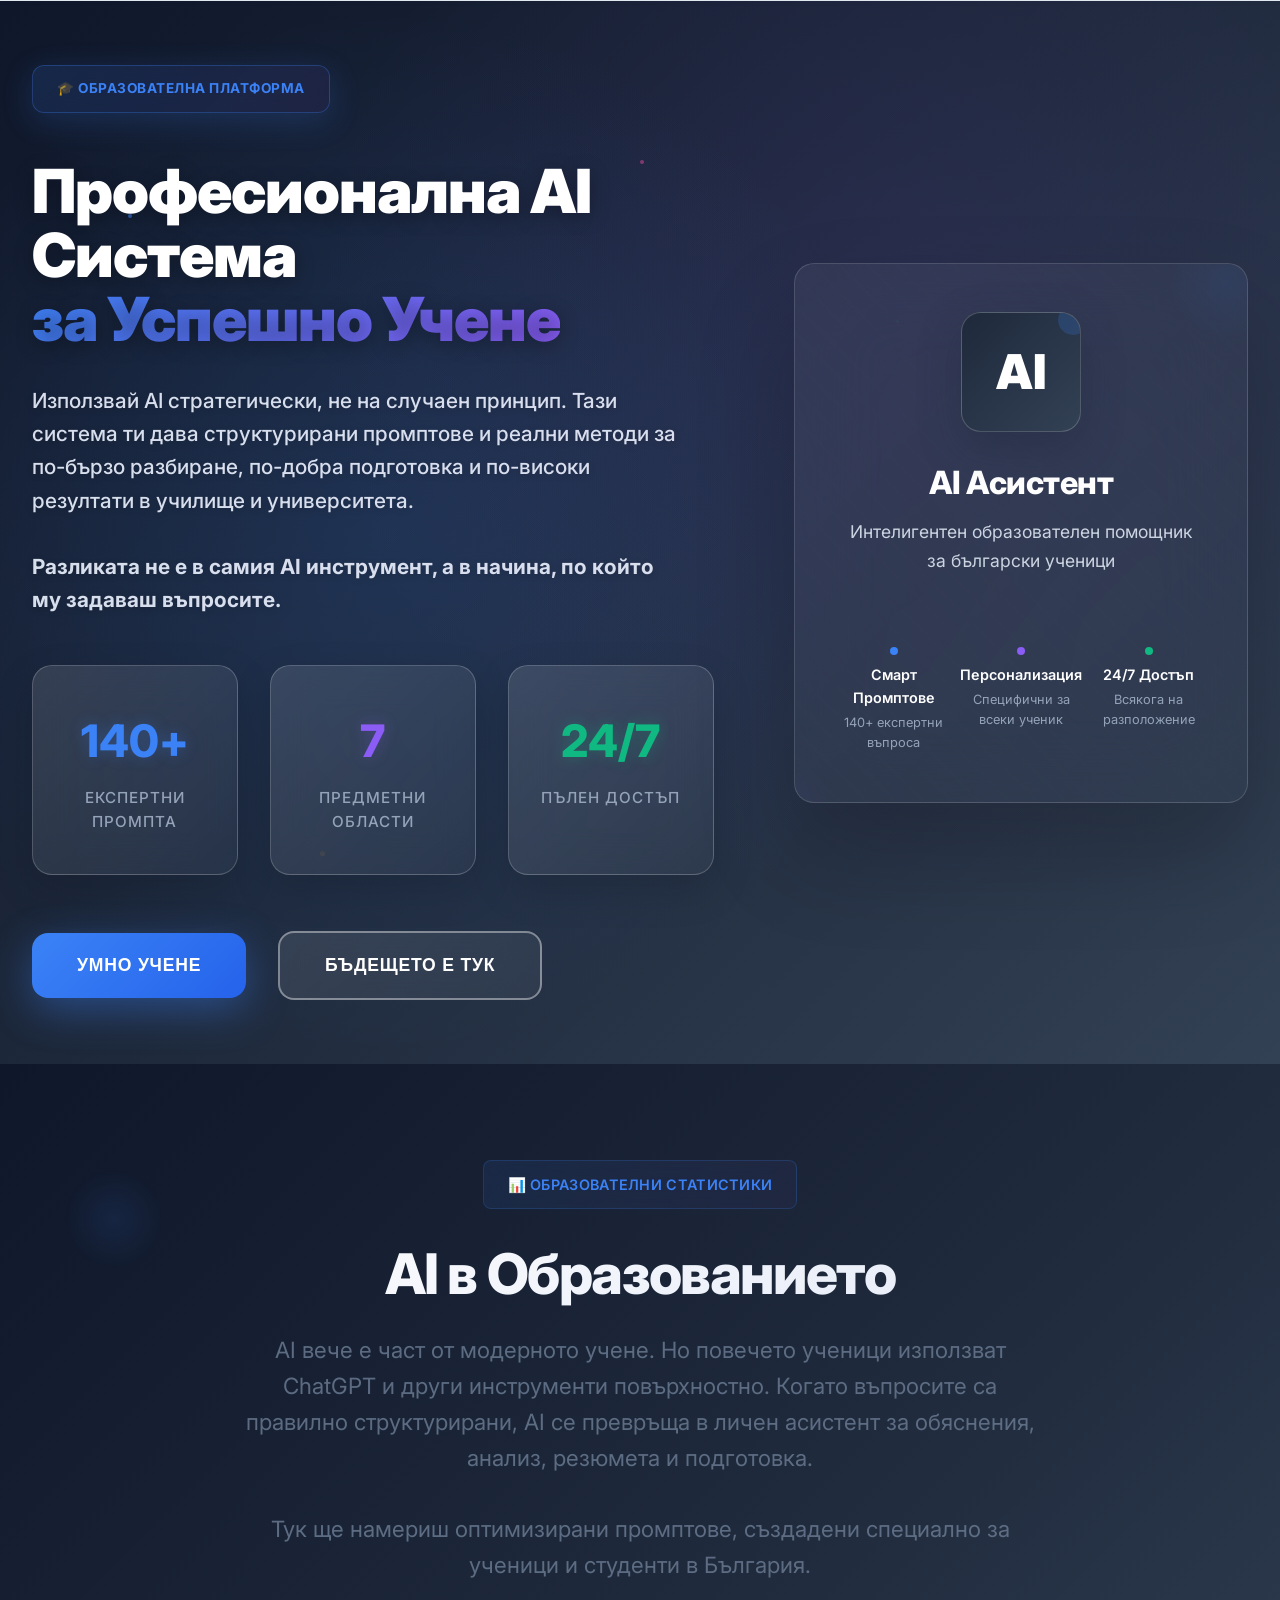
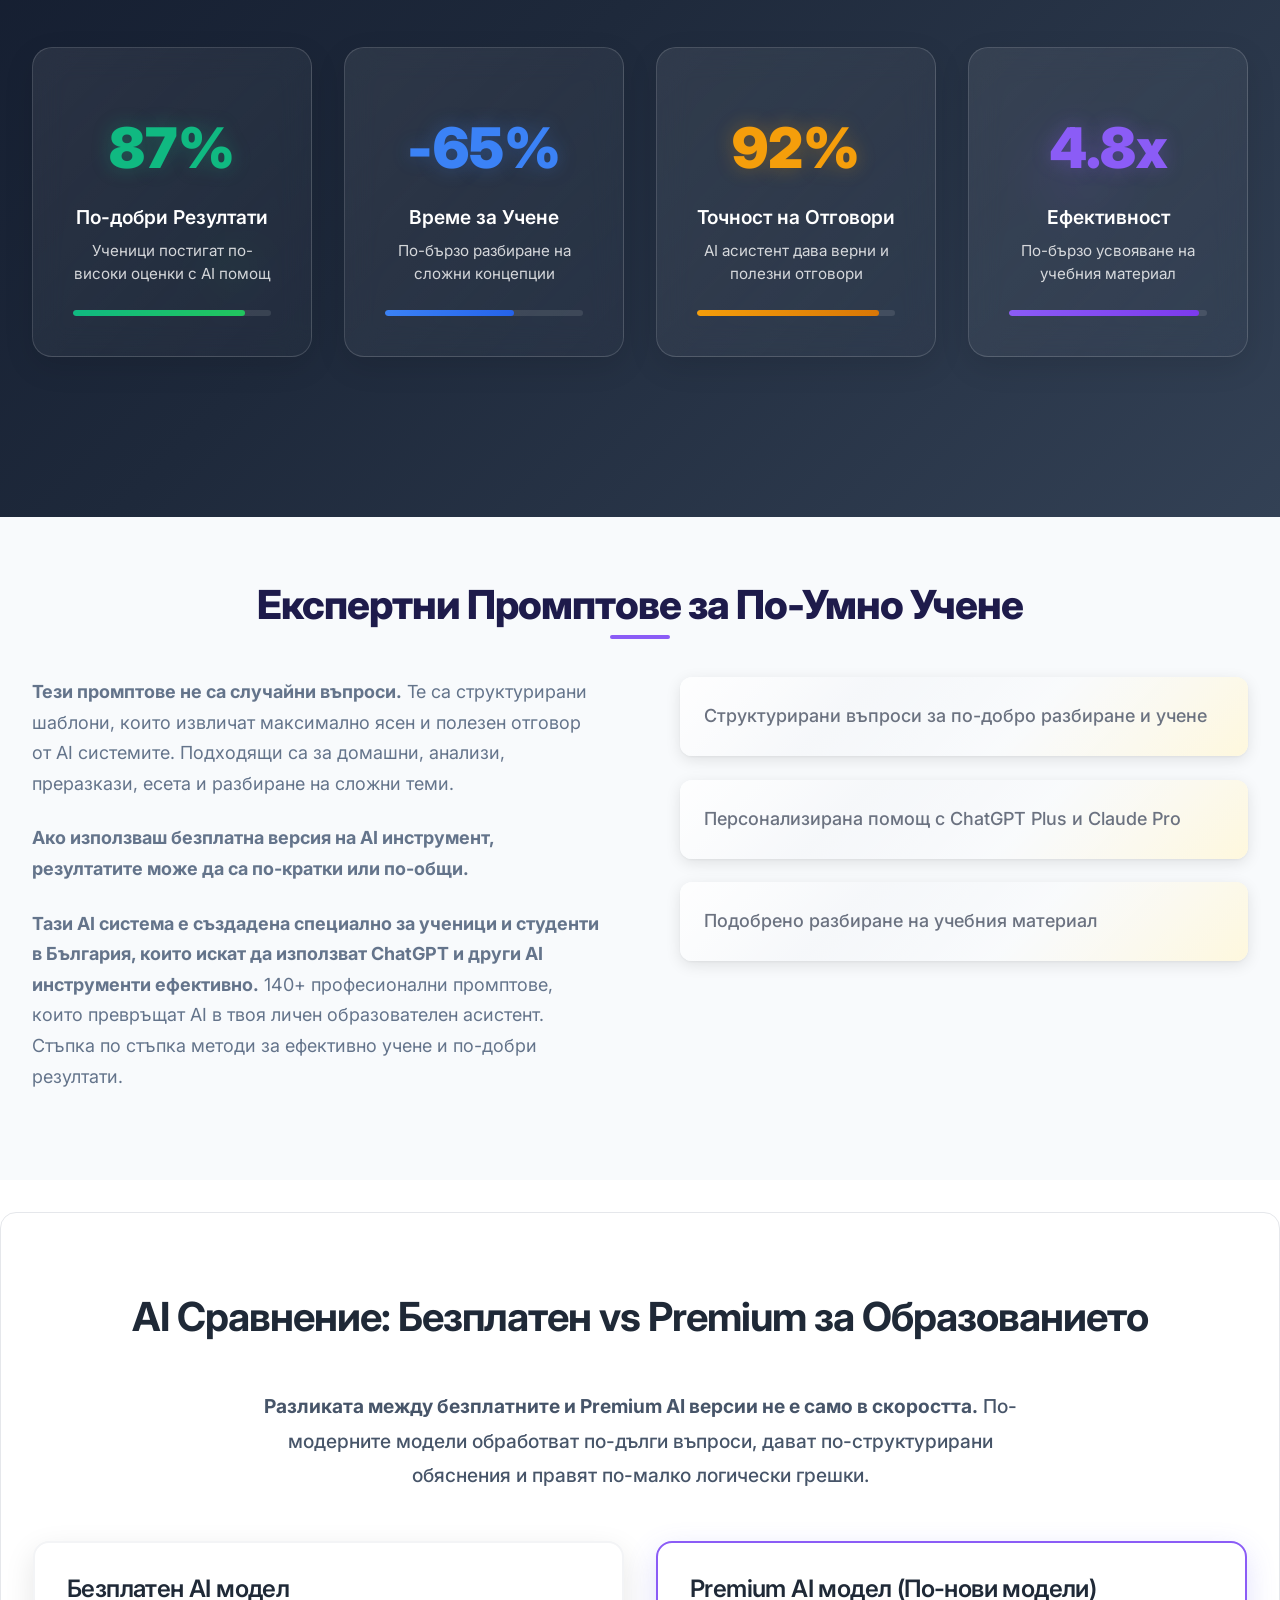
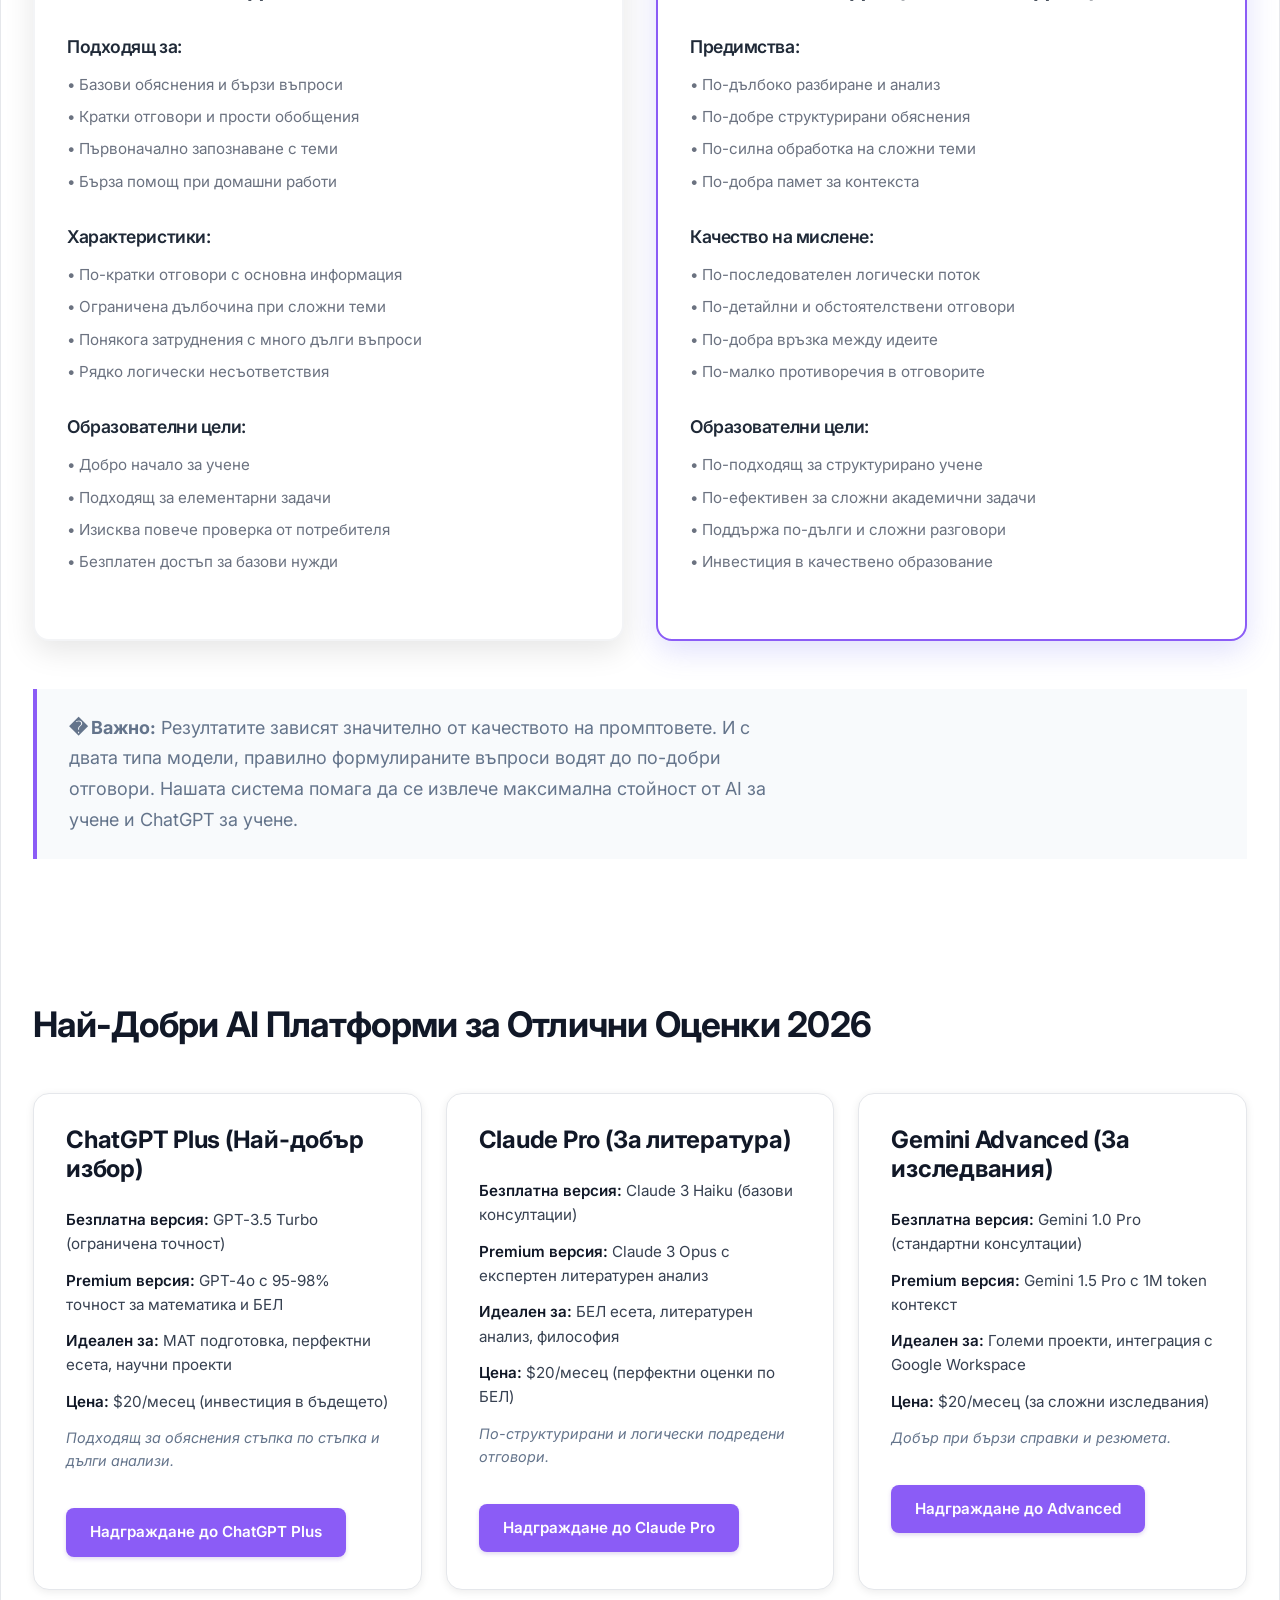
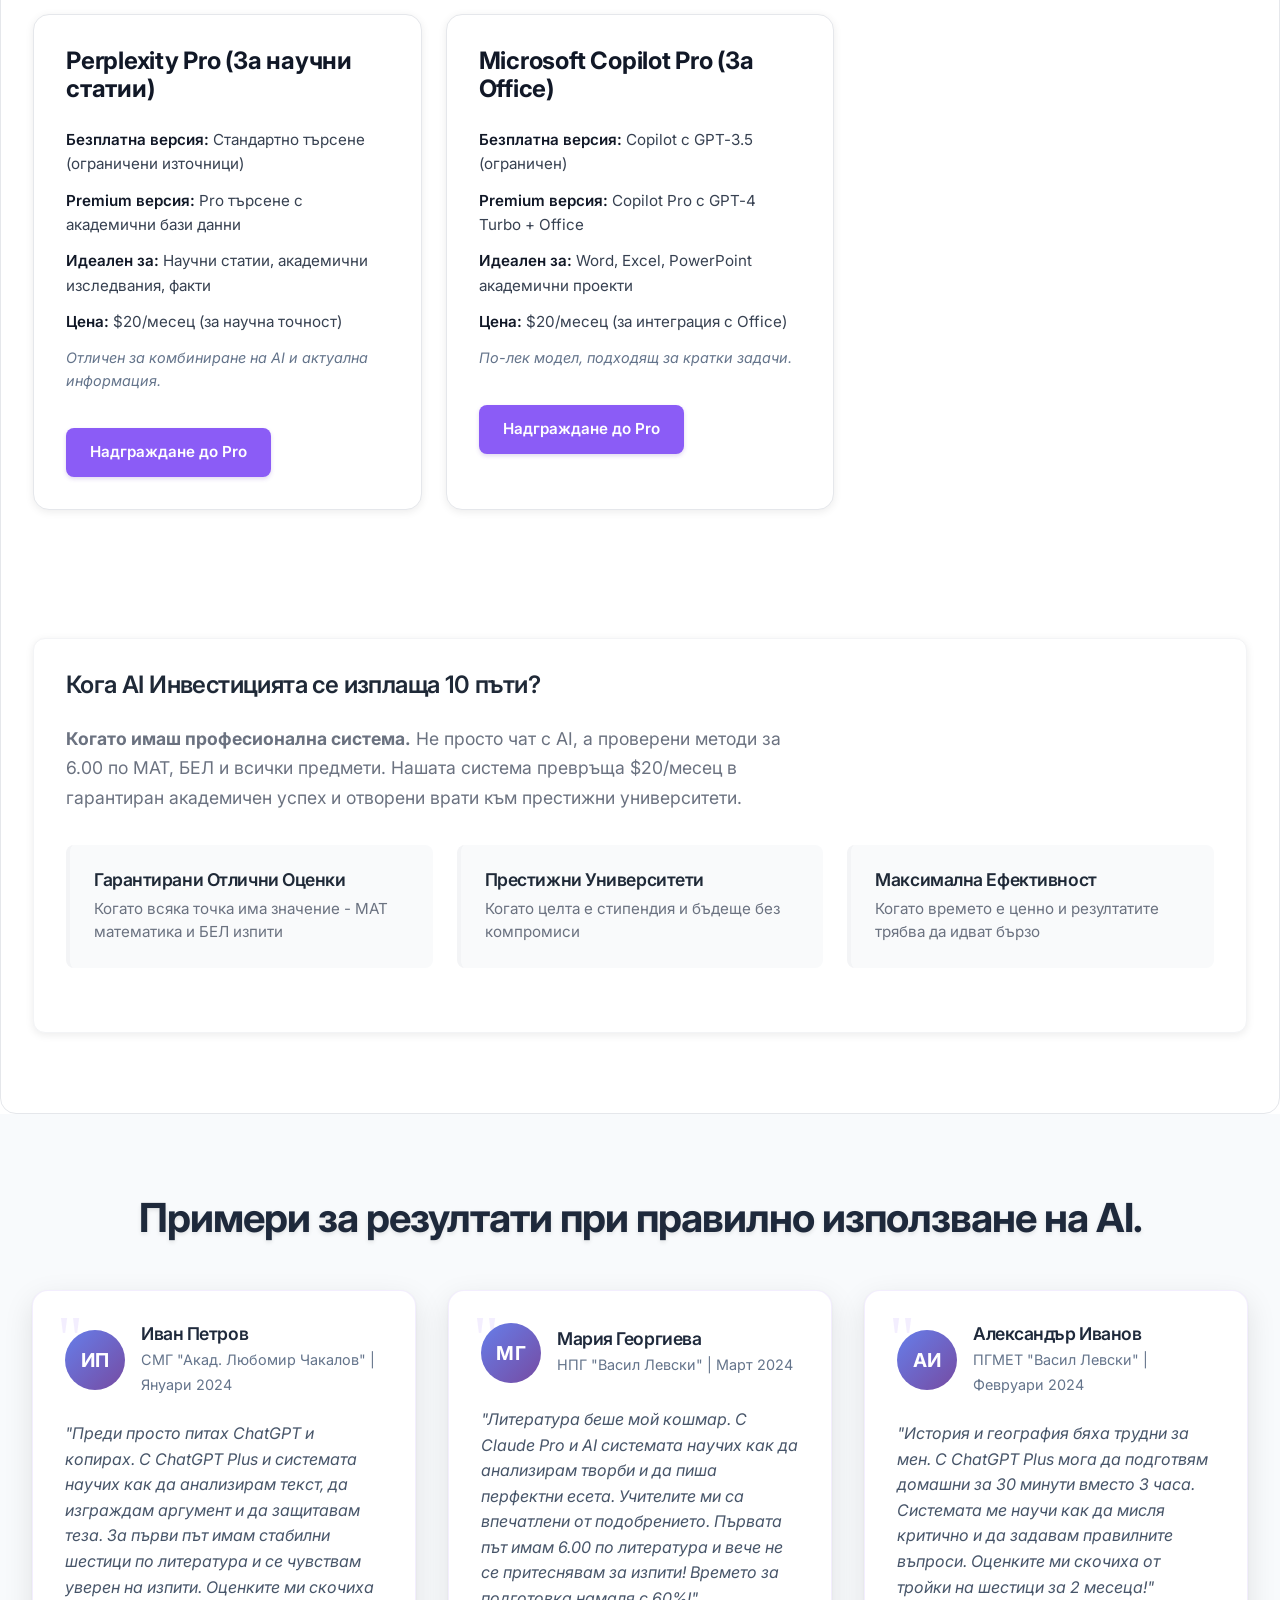
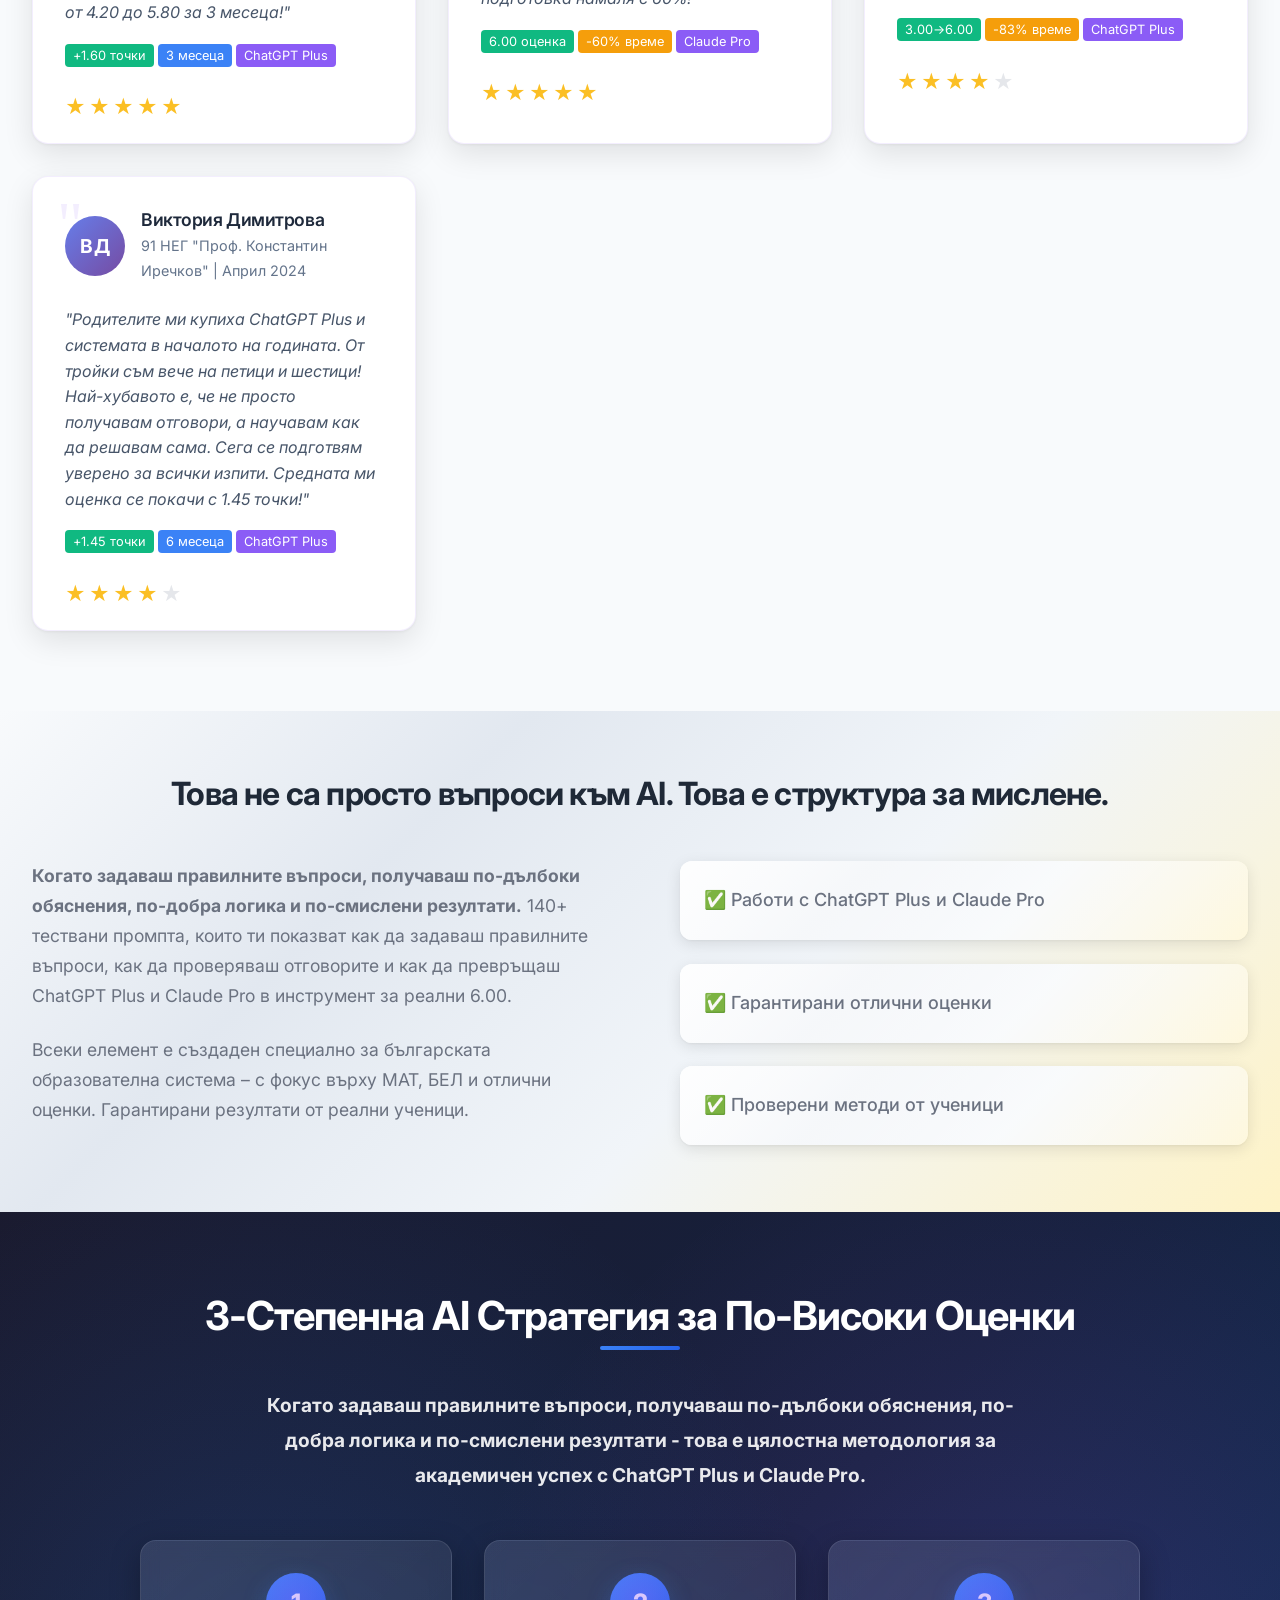
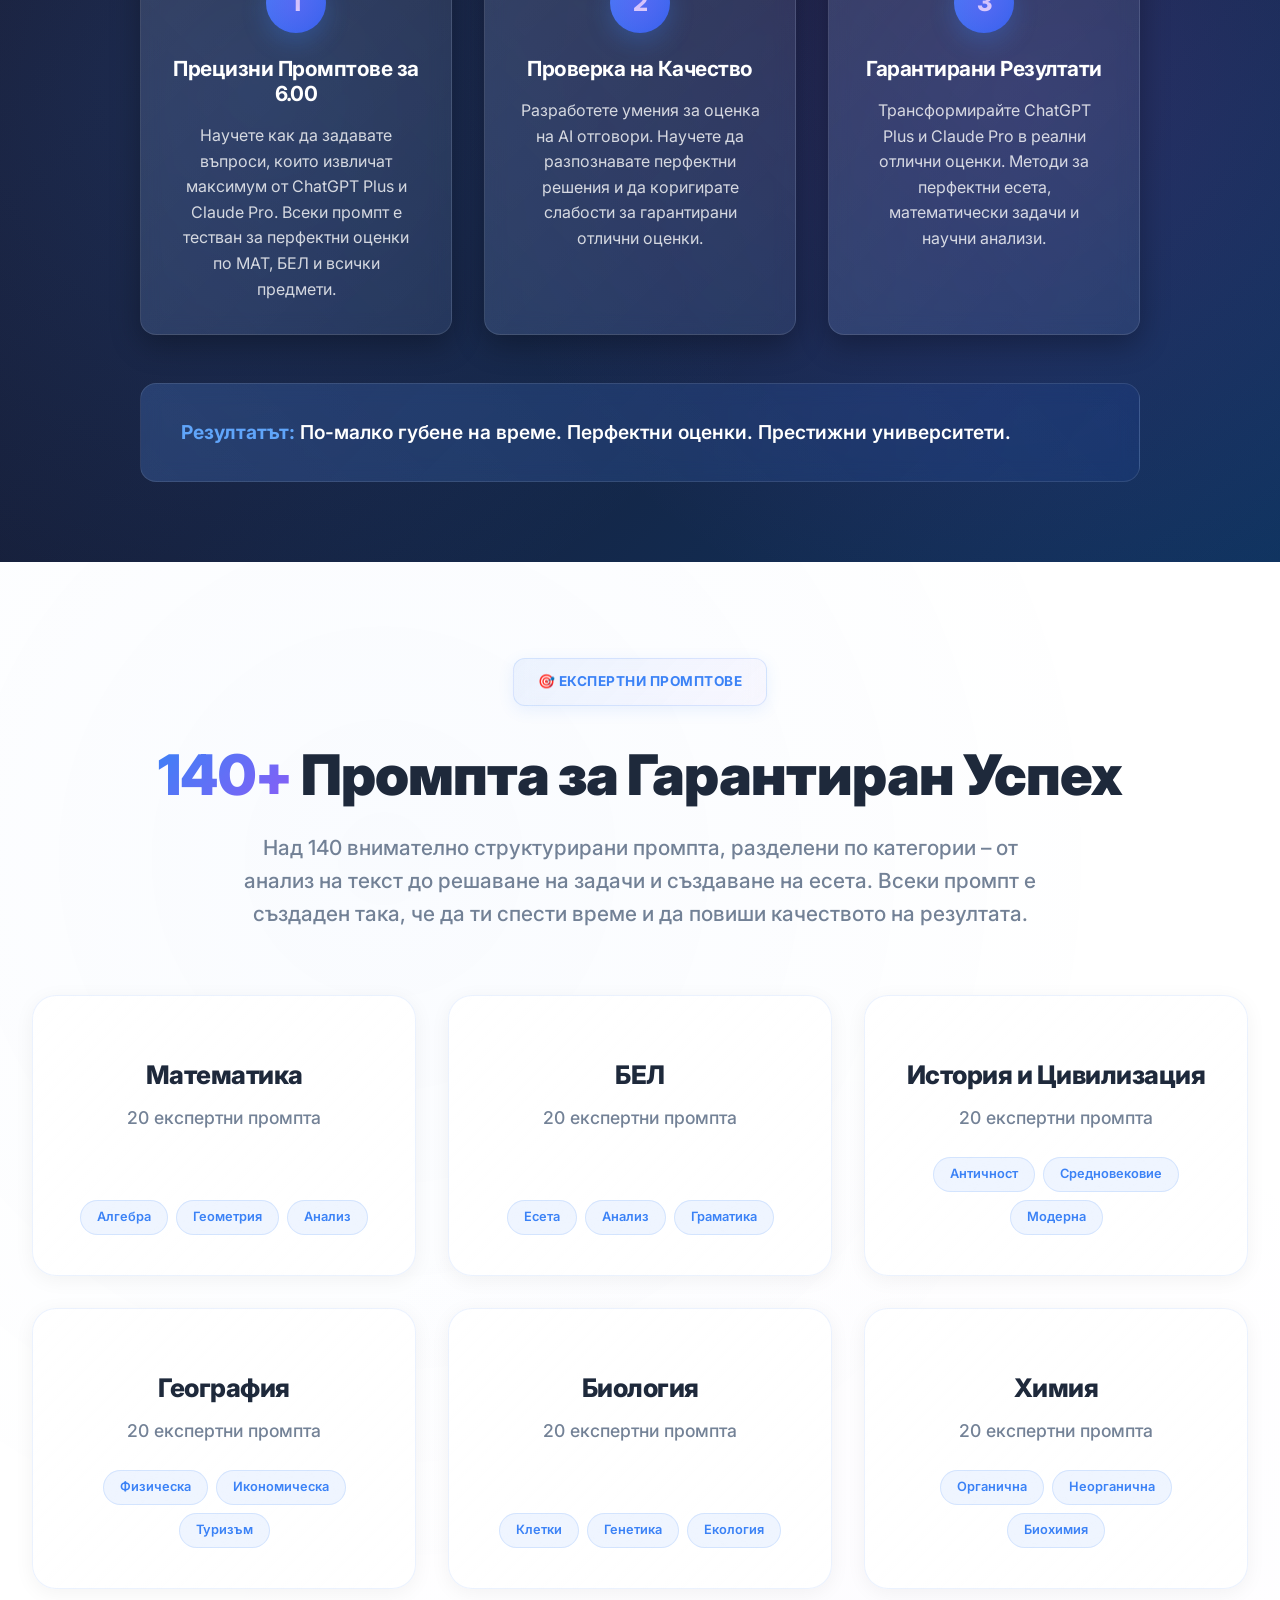
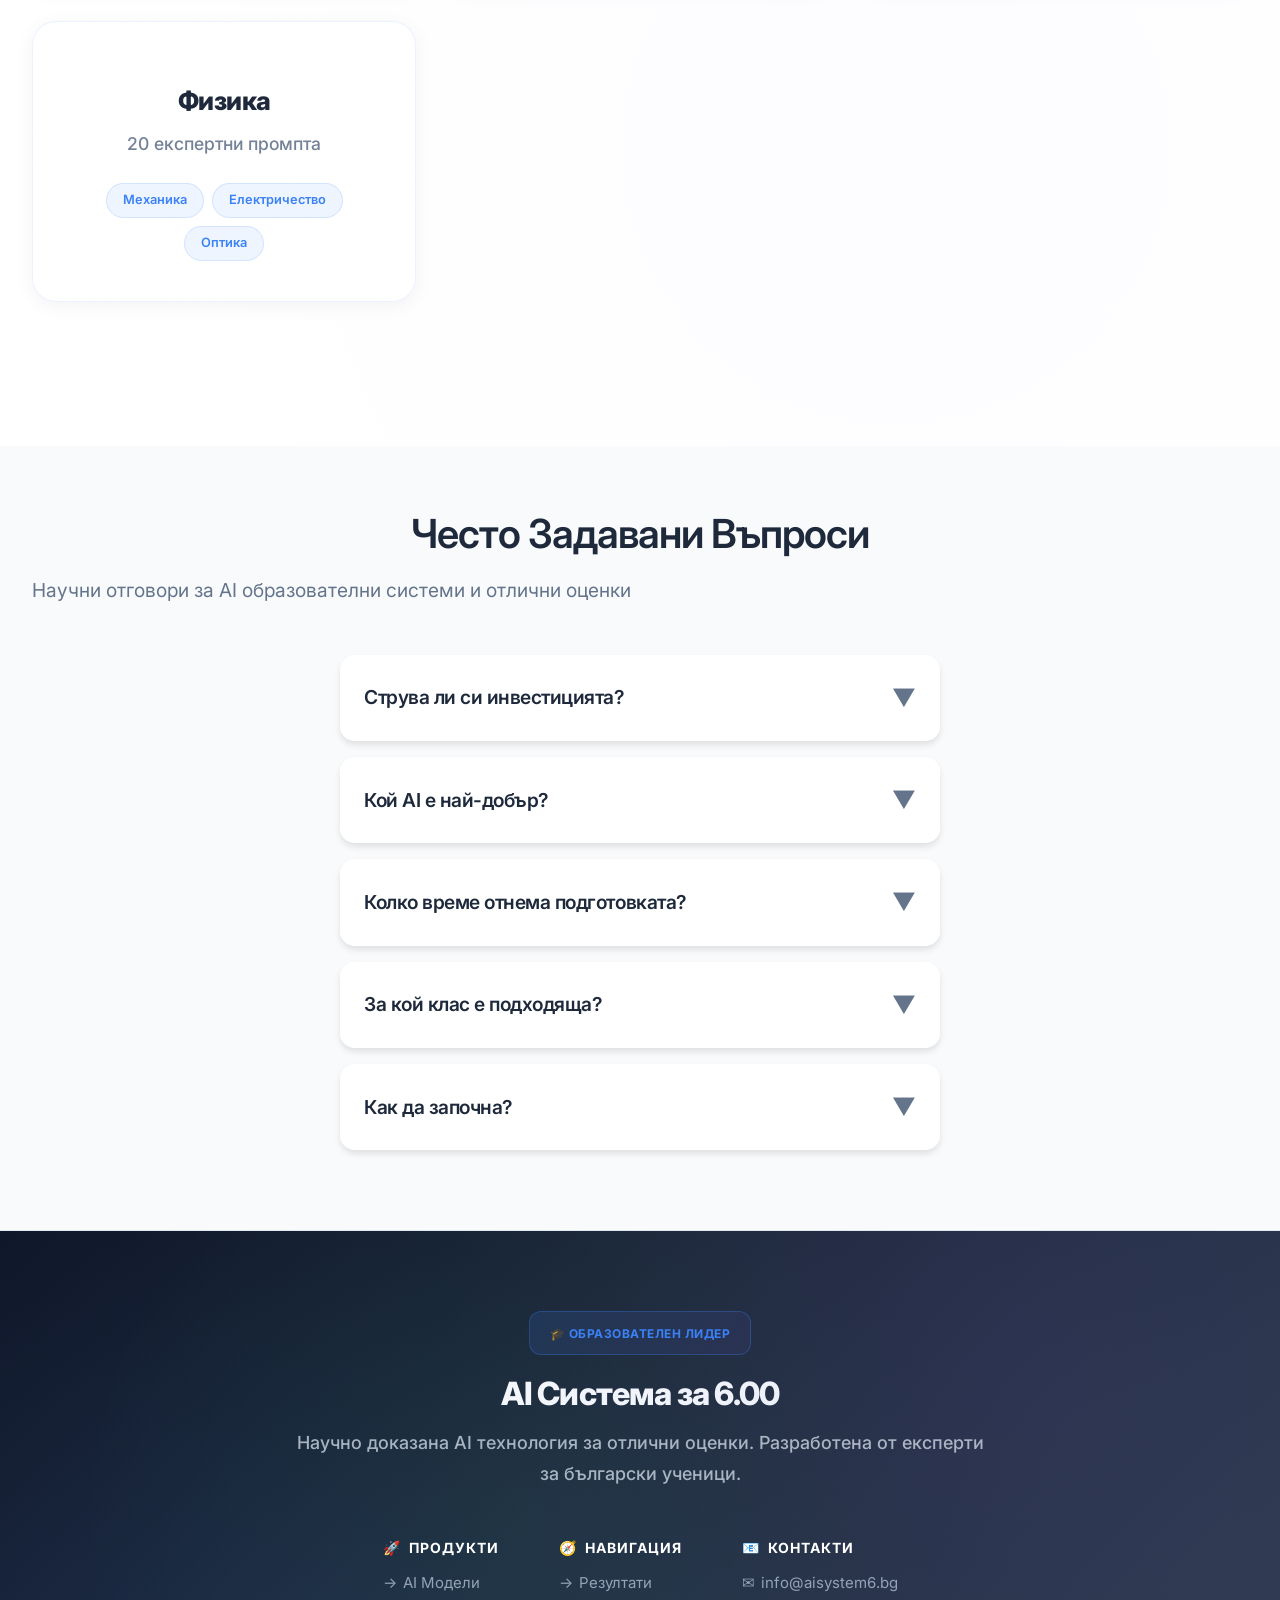
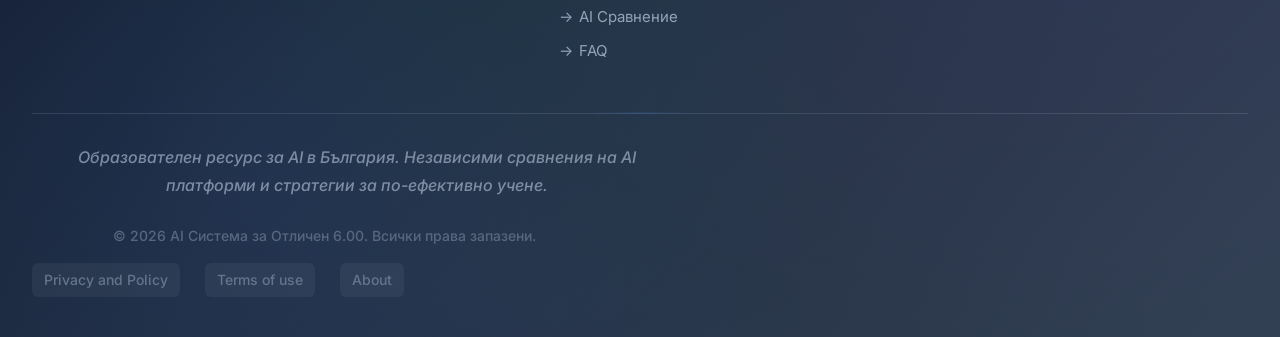
==== commit 403db4fa: "final_new" ====
--- a/Milioni/index.html
+++ b/Milioni/index.html
@@ -74,7 +74,8 @@
                             <span style="background: linear-gradient(135deg, #3b82f6, #8b5cf6, #ec4899); -webkit-background-clip: text; -webkit-text-fill-color: transparent; background-clip: text; background-size: 200% 200%; animation: gradient-shift 4s ease-in-out infinite;">за Успешно Учене</span>
                         </h1>
                         <div class="hero-subtitle" style="font-size: 1.3rem; line-height: 1.6; color: #e2e8f6; margin-bottom: 3rem; font-weight: 500; max-width: 650px; text-shadow: 0 2px 10px rgba(0,0,0,0.2);">
-                            Напредна AI технология за български ученици, която преобразува учебния процес чрез интелигентни експертни промптове и персонализирана помощ.
+                            Използвай AI стратегически, не на случаен принцип. Тази система ти дава структурирани промптове и реални методи за по-бързо разбиране, по-добра подготовка и по-високи резултати в училище и университета.<br><br>
+                            <strong>Разликата не е в самия AI инструмент, а в начина, по който му задаваш въпросите.</strong>
                         </div>
                     </div>
                     
@@ -103,12 +104,12 @@
                     </div>
                     
                     <div class="hero-actions" style="display: flex; gap: 2rem; align-items: center;">
-                        <button style="background: linear-gradient(135deg, #3b82f6, #2563eb); color: white; border: none; padding: 22px 45px; border-radius: 16px; font-size: 1.1rem; font-weight: 800; cursor: pointer; transition: all 0.5s cubic-bezier(0.25, 0.8, 0.25, 1); box-shadow: 0 12px 40px rgba(59, 130, 246, 0.4); position: relative; overflow: hidden; text-transform: uppercase; letter-spacing: 0.8px;">
-                            <div style="position: relative; z-index: 1;">Започнете Сега</div>
+                        <button style="background: linear-gradient(135deg, #3b82f6, #2563eb); color: white; border: none; padding: 22px 45px; border-radius: 16px; font-size: 1.1rem; font-weight: 800; cursor: default; transition: all 0.5s cubic-bezier(0.25, 0.8, 0.25, 1); box-shadow: 0 12px 40px rgba(59, 130, 246, 0.4); position: relative; overflow: hidden; text-transform: uppercase; letter-spacing: 0.8px; pointer-events: none;">
+                            <div style="position: relative; z-index: 1;">Умно Учене</div>
                             <div style="position: absolute; top: 0; left: -100%; width: 100%; height: 100%; background: linear-gradient(90deg, transparent, rgba(255,255,255,0.2), transparent); transition: left 0.6s ease;"></div>
                         </button>
-                        <button style="background: linear-gradient(135deg, rgba(255,255,255,0.1), rgba(255,255,255,0.05)); color: #ffffff; border: 2px solid rgba(255,255,255,0.4); padding: 22px 45px; border-radius: 16px; font-size: 1.1rem; font-weight: 700; cursor: pointer; transition: all 0.5s cubic-bezier(0.25, 0.8, 0.25, 1); backdrop-filter: blur(20px); text-transform: uppercase; letter-spacing: 0.8px;">
-                            Научете Повече
+                        <button style="background: linear-gradient(135deg, rgba(255,255,255,0.1), rgba(255,255,255,0.05)); color: #ffffff; border: 2px solid rgba(255,255,255,0.4); padding: 22px 45px; border-radius: 16px; font-size: 1.1rem; font-weight: 700; cursor: default; transition: all 0.5s cubic-bezier(0.25, 0.8, 0.25, 1); backdrop-filter: blur(20px); text-transform: uppercase; letter-spacing: 0.8px; pointer-events: none;">
+                            Бъдещето е Тук
                         </button>
                     </div>
                 </div>
@@ -355,7 +356,7 @@
     </section>
 
     <!-- Enhanced AI Education Section -->
-    <section class="ai-education-enhanced" style="background: linear-gradient(135deg, #0f172a 0%, #1e293b 50%, #334155 100%); color: white; padding: 6rem 0; position: relative; overflow: hidden;">
+    <section id="performance-metrics" class="ai-education-enhanced" style="background: linear-gradient(135deg, #0f172a 0%, #1e293b 50%, #334155 100%); color: white; padding: 6rem 0; position: relative; overflow: hidden;">
         <!-- Animated Background Elements -->
         <div class="ai-bg-animation" style="position: absolute; top: 0; left: 0; width: 100%; height: 100%; pointer-events: none;">
             <div class="floating-orb" style="position: absolute; top: 10%; left: 5%; width: 100px; height: 100px; background: radial-gradient(circle, rgba(59, 130, 246, 0.1) 0%, transparent 70%); border-radius: 50%; animation: float-orb 20s ease-in-out infinite;"></div>
@@ -370,7 +371,7 @@
                     📊 Образователни Статистики
                 </div>
                 <h2 style="font-size: 3.5rem; font-weight: 800; margin-bottom: 1.5rem; background: linear-gradient(135deg, #ffffff, #e2e8f6); -webkit-background-clip: text; -webkit-text-fill-color: transparent; background-clip: text;">AI в Образованието</h2>
-                <p style="font-size: 1.4rem; margin-bottom: 2rem; opacity: 0.9; max-width: 800px; margin-left: auto; margin-right: auto; line-height: 1.6;">Реални данни за impacto на изкуствения интелект върху образованието в България</p>
+                <p style="font-size: 1.4rem; margin-bottom: 2rem; opacity: 0.9; max-width: 800px; margin-left: auto; margin-right: auto; line-height: 1.6;">AI вече е част от модерното учене. Но повечето ученици използват ChatGPT и други инструменти повърхностно. Когато въпросите са правилно структурирани, AI се превръща в личен асистент за обяснения, анализ, резюмета и подготовка.<br><br>Тук ще намериш оптимизирани промптове, създадени специално за ученици и студенти в България.</p>
             </div>
 
             <!-- Main Stats Grid -->
@@ -455,29 +456,26 @@
     <!-- Strategic Framework Section -->
     <section class="description">
         <div class="container">
-            <h2>🧠 Експертни Промптове за По-Умно Учене</h2>
+            <h2>Експертни Промптове за По-Умно Учене</h2>
             <div class="description-grid">
                 <div class="description-text">
-                    <p><strong>Структурирана AI образователна система.</strong> Всеки предмет е разработен с експертни промптове за ChatGPT Plus и Claude Pro, създадени да подобрят разбирането и ученето. Фокус върху качествени образователни резултати.</p>
-                    <p><strong>Проверена методология:</strong> Научете как да формулирате правилните въпроси към AI за по-дълбоко разбиране на учебния материал. Всеки промпт е оптимизиран за българската образователна система.</p>
-                    <p><strong>Интелигентно учене:</strong> 140+ професионални промпта, които превръщат AI в твоя личен образователен асистент. Стъпка по стъпка методи за ефективно учене и по-добри резултати.</p>
+                    <p><strong>Тези промптове не са случайни въпроси.</strong> Те са структурирани шаблони, които извличат максимално ясен и полезен отговор от AI системите. Подходящи са за домашни, анализи, преразкази, есета и разбиране на сложни теми.</p>
+                    <p><strong>Ако използваш безплатна версия на AI инструмент, резултатите може да са по-кратки или по-общи.</strong></p>
+                    <p><strong>Тази AI система е създадена специално за ученици и студенти в България, които искат да използват ChatGPT и други AI инструменти ефективно.</strong> 140+ професионални промптове, които превръщат AI в твоя личен образователен асистент. Стъпка по стъпка методи за ефективно учене и по-добри резултати.</p>
                 </div>
                 <div class="features-list">
                     <div class="methodology-item">
                         <div>
-                            <h3>Експертни Промптове</h3>
                             <p>Структурирани въпроси за по-добро разбиране и учене</p>
                         </div>
                     </div>
                     <div class="methodology-item">
                         <div>
-                            <h3>AI Образователен Асистент</h3>
                             <p>Персонализирана помощ с ChatGPT Plus и Claude Pro</p>
                         </div>
                     </div>
                     <div class="methodology-item">
                         <div>
-                            <h3>Качествени Резултати</h3>
                             <p>Подобрено разбиране на учебния материал</p>
                         </div>
                     </div>
@@ -487,50 +485,46 @@
     </section>
 
     <!-- AI Comparison Section -->
-    <section class="ai-comparison">
+    <section id="ai-comparison" class="ai-comparison">
         <div class="container">
-            <h2>🔬 AI Сравнение: Безплатен vs Premium за Образованието</h2>
+            <h2>AI Сравнение: Безплатен vs Premium за Образованието</h2>
             
             <div class="comparison-intro">
-                <p><strong>Разликата в качеството:</strong> Безплатните AI модели имат ограничения в точността и дълбочината на обясненията. ChatGPT Plus и Claude Pro предлагат по-прецизни отговори и по-добро разбиране на учебния материал. Нашата система помага да се извлече максимална стойност от всеки AI инструмент.</p>
-            </div>
+                <p><strong>Разликата между безплатните и Premium AI версии не е само в скоростта.</strong> По-модерните модели обработват по-дълги въпроси, дават по-структурирани обяснения и правят по-малко логически грешки.</p>
+            </div>
+
 
             <div class="comparison-grid">
                 <div class="comparison-card free">
                     <div class="comparison-header">
-                        <h3>Безплатни AI Модели (Ограничена Ефективност)</h3>
+                        <h3>Безплатен AI модел</h3>
                     </div>
                     <div class="comparison-content">
                         <div class="comparison-item">
-                            <h4>Математическа Точност</h4>
+                            <h4>Подходящ за:</h4>
                             <div class="example">
-                                <p><strong>Ограничена прецизност:</strong> Понякога неточни изчисления</p>
-                                <p><strong>Нужда от проверка:</strong> Препоръчителна двойна проверка</p>
-                                <p><strong>Време:</strong> Допълнително време за корекция</p>
+                                <p>• Базови обяснения и бързи въпроси</p>
+                                <p>• Кратки отговори и прости обобщения</p>
+                                <p>• Първоначално запознаване с теми</p>
+                                <p>• Бърза помощ при домашни работи</p>
                             </div>
                         </div>
                         <div class="comparison-item">
-                            <h4>БЕЛ и Есета</h4>
+                            <h4>Характеристики:</h4>
                             <div class="example">
-                                <p><strong>Основен анализ:</strong> По-повърхностни обяснения</p>
-                                <p><strong>Общи изрази:</strong> Липсват дълбоки цитати</p>
-                                <p><strong>Качество:</strong> Добро начало за работа</p>
+                                <p>• По-кратки отговори с основна информация</p>
+                                <p>• Ограничена дълбочина при сложни теми</p>
+                                <p>• Понякога затруднения с много дълги въпроси</p>
+                                <p>• Рядко логически несъответствия</p>
                             </div>
                         </div>
                         <div class="comparison-item">
-                            <h4>Научни Анализи</h4>
+                            <h4>Образователни цели:</h4>
                             <div class="example">
-                                <p><strong>Опростени обяснения:</strong> Без детайлни стъпки</p>
-                                <p><strong>Ограничени примери:</strong> По-малко разнообразие</p>
-                                <p><strong>Ефективност:</strong> Изисква допълнителна работа</p>
-                            </div>
-                        </div>
-                        <div class="comparison-item">
-                            <h4>Надеждност</h4>
-                            <div class="example">
-                                <p><strong>Променливи резултати:</strong> Различни отговори</p>
-                                <p><strong>Без гаранции:</strong> Изисква проверка</p>
-                                <p><strong>Цена:</strong> Безплатно, но с ограничения</p>
+                                <p>• Добро начало за учене </p>
+                                <p>• Подходящ за елементарни задачи</p>
+                                <p>• Изисква повече проверка от потребителя</p>
+                                <p>• Безплатен достъп за базови нужди</p>
                             </div>
                         </div>
                     </div>
@@ -538,51 +532,47 @@
 
                 <div class="comparison-card premium">
                     <div class="comparison-header">
-                        <h3>Premium AI Модели (Професионално Качество)</h3>
+                        <h3>Premium AI модел (По-нови модели)</h3>
                     </div>
                     <div class="comparison-content">
                         <div class="comparison-item">
-                            <h4>Математическа Точност</h4>
+                            <h4>Предимства:</h4>
                             <div class="example">
-                                <p><strong>Висока прецизност:</strong> По-точни изчисления</p>
-                                <p><strong>По-малко проверки:</strong> По-голямо доверие</p>
-                                <p><strong>Време:</strong> По-бързо решаване на задачи</p>
+                                <p>• По-дълбоко разбиране и анализ</p>
+                                <p>• По-добре структурирани обяснения</p>
+                                <p>• По-силна обработка на сложни теми</p>
+                                <p>• По-добра памет за контекста</p>
                             </div>
                         </div>
                         <div class="comparison-item">
-                            <h4>БЕЛ и Есета</h4>
+                            <h4>Качество на мислене:</h4>
                             <div class="example">
-                                <p><strong>Дълбок анализ:</strong> По-детайлни коментари</p>
-                                <p><strong>Качествени цитати:</strong> По-релевантни пасажи</p>
-                                <p><strong>Резултат:</strong> По-добро качество на работа</p>
+                                <p>• По-последователен логически поток</p>
+                                <p>• По-детайлни и обстоятелствени отговори</p>
+                                <p>• По-добра връзка между идеите</p>
+                                <p>• По-малко противоречия в отговорите</p>
                             </div>
                         </div>
                         <div class="comparison-item">
-                            <h4>Научни Анализи</h4>
+                            <h4>Образователни цели:</h4>
                             <div class="example">
-                                <p><strong>Детайлни обяснения:</strong> Стъпка по стъпка методи</p>
-                                <p><strong>Разнообразни примери:</strong> Всички типове задачи</p>
-                                <p><strong>Ефективност:</strong> По-продуктивно време</p>
+                                <p>• По-подходящ за структурирано учене</p>
+                                <p>• По-ефективен за сложни академични задачи</p>
+                                <p>• Поддържа по-дълги и сложни разговори</p>
+                                <p>• Инвестиция в качествено образование</p>
                             </div>
                         </div>
-                        <div class="comparison-item">
-                            <h4>Надеждност</h4>
-                            <div class="example">
-                                <p><strong>Стабилни резултати:</strong> Последователно качество</p>
-                                <p><strong>По-голямо доверие:</strong> За по-добри резултати</p>
-                                <p><strong>Инвестиция:</strong> €18.50/месец за качествено учене</p>
-                            </div>
-                        </div>
                     </div>
                 </div>
             </div>
 
             <div class="realization-box">
-                <p><strong>📈 Инвестиция в качествено учене:</strong> Premium AI инструментите предлагат по-добри възможности за разбиране и учене. Нашата система помага да се извлече максимална стойност от тези технологии за по-добри образователни резултати.</p>
+                <p><strong>� Важно:</strong> Резултатите зависят значително от качеството на промптовете. И с двата типа модели, правилно формулираните въпроси водят до по-добри отговори. Нашата система помага да се извлече максимална стойност от AI за учене и ChatGPT за учене.</p>
             </div>
 
             <!-- Top AI Platforms Section -->
-            <div class="top-ai-platforms">
+             <section id="ai-models" class="ai-models">
+                            <div class="top-ai-platforms">
                 <h3>Най-Добри AI Платформи за Отлични Оценки 2026</h3>
                 <div class="platforms-grid">
                     <div class="platform-card">
@@ -593,7 +583,8 @@
                             <p><strong>Безплатна версия:</strong> GPT-3.5 Turbo (ограничена точност)</p>
                             <p><strong>Premium версия:</strong> GPT-4o с 95-98% точност за математика и БЕЛ</p>
                             <p><strong>Идеален за:</strong> МАТ подготовка, перфектни есета, научни проекти</p>
-                            <p><strong>Цена:</strong> €18.50/месец (инвестиция в бъдещето)</p>
+                            <p><strong>Цена:</strong> $20/месец (инвестиция в бъдещето)</p>
+                            <p style="font-size: 0.9rem; color: #64748b; font-style: italic;">Подходящ за обяснения стъпка по стъпка и дълги анализи.</p>
                             <a href="https://chat.openai.com/" target="_blank" class="platform-link">Надграждане до ChatGPT Plus</a>
                         </div>
                     </div>
@@ -606,7 +597,8 @@
                             <p><strong>Безплатна версия:</strong> Claude 3 Haiku (базови консултации)</p>
                             <p><strong>Premium версия:</strong> Claude 3 Opus с експертен литературен анализ</p>
                             <p><strong>Идеален за:</strong> БЕЛ есета, литературен анализ, философия</p>
-                            <p><strong>Цена:</strong> €18.50/месец (перфектни оценки по БЕЛ)</p>
+                            <p><strong>Цена:</strong> $20/месец (перфектни оценки по БЕЛ)</p>
+                            <p style="font-size: 0.9rem; color: #64748b; font-style: italic;">По-структурирани и логически подредени отговори.</p>
                             <a href="https://claude.ai/" target="_blank" class="platform-link">Надграждане до Claude Pro</a>
                         </div>
                     </div>
@@ -619,7 +611,8 @@
                             <p><strong>Безплатна версия:</strong> Gemini 1.0 Pro (стандартни консултации)</p>
                             <p><strong>Premium версия:</strong> Gemini 1.5 Pro с 1M token контекст</p>
                             <p><strong>Идеален за:</strong> Големи проекти, интеграция с Google Workspace</p>
-                            <p><strong>Цена:</strong> €18.50/месец (за сложни изследвания)</p>
+                            <p><strong>Цена:</strong> $20/месец (за сложни изследвания)</p>
+                            <p style="font-size: 0.9rem; color: #64748b; font-style: italic;">Добър при бързи справки и резюмета.</p>
                             <a href="https://gemini.google.com/" target="_blank" class="platform-link">Надграждане до Advanced</a>
                         </div>
                     </div>
@@ -632,7 +625,8 @@
                             <p><strong>Безплатна версия:</strong> Стандартно търсене (ограничени източници)</p>
                             <p><strong>Premium версия:</strong> Pro търсене с академични бази данни</p>
                             <p><strong>Идеален за:</strong> Научни статии, академични изследвания, факти</p>
-                            <p><strong>Цена:</strong> €18.50/месец (за научна точност)</p>
+                            <p><strong>Цена:</strong> $20/месец (за научна точност)</p>
+                            <p style="font-size: 0.9rem; color: #64748b; font-style: italic;">Отличен за комбиниране на AI и актуална информация.</p>
                             <a href="https://www.perplexity.ai/" target="_blank" class="platform-link">Надграждане до Pro</a>
                         </div>
                     </div>
@@ -645,18 +639,21 @@
                             <p><strong>Безплатна версия:</strong> Copilot с GPT-3.5 (ограничен)</p>
                             <p><strong>Premium версия:</strong> Copilot Pro с GPT-4 Turbo + Office</p>
                             <p><strong>Идеален за:</strong> Word, Excel, PowerPoint академични проекти</p>
-                            <p><strong>Цена:</strong> €18.50/месец (за интеграция с Office)</p>
+                            <p><strong>Цена:</strong> $20/месец (за интеграция с Office)</p>
+                            <p style="font-size: 0.9rem; color: #64748b; font-style: italic;">По-лек модел, подходящ за кратки задачи.</p>
                             <a href="https://copilot.microsoft.com/" target="_blank" class="platform-link">Надграждане до Pro</a>
                         </div>
                     </div>
                 </div>
             </div>
+             </section>
+
 
             <!-- Strategic Monetization Block -->
             <div class="strategic-positioning">
                 <h3>Кога AI Инвестицията се изплаща 10 пъти?</h3>
                 <div class="positioning-content">
-                    <p><strong>Когато имаш професионална система.</strong> Не просто чат с AI, а проверени методи за 6.00 по МАТ, БЕЛ и всички предмети. Нашата система превръща €18.50/месец в гарантиран академичен успех и отворени врати към престижни университети.</p>
+                    <p><strong>Когато имаш професионална система.</strong> Не просто чат с AI, а проверени методи за 6.00 по МАТ, БЕЛ и всички предмети. Нашата система превръща $20/месец в гарантиран академичен успех и отворени врати към престижни университети.</p>
                     
                     <div class="upgrade-triggers">
                         <div class="trigger-item">
@@ -681,7 +678,7 @@
     <!-- Student Testimonials Section -->
     <section class="student-testimonials">
         <div class="container">
-            <h2>Реални Резултати от Ученици в България (2023-2024)</h2>
+            <h2>Примери за резултати при правилно използване на AI.</h2>
             <div class="testimonials-grid">
                 <div class="testimonial-card">
                     <div class="student-info">
@@ -808,10 +805,10 @@
     radial-gradient(ellipse at 25% 75%, rgba(139, 92, 246, 0.08) 0%, transparent 50%),
     radial-gradient(ellipse at 75% 25%, rgba(168, 85, 247, 0.06) 0%, transparent 50%);">
         <div class="container">
-            <h2>Това не са просто промптове. Това е система за 6.00.</h2>
+            <h2>Това не са просто въпроси към AI. Това е структура за мислене.</h2>
             <div class="solution-content">
                 <div class="solution-text">
-                    <p><strong>Професионална методология за отлични оценки.</strong> 140+ тествани промпта, които ти показват как да задаваш правилните въпроси, как да проверяваш отговорите и как да превръщаш ChatGPT Plus и Claude Pro в инструмент за реални 6.00.</p>
+                    <p><strong>Когато задаваш правилните въпроси, получаваш по-дълбоки обяснения, по-добра логика и по-смислени резултати.</strong> 140+ тествани промпта, които ти показват как да задаваш правилните въпроси, как да проверяваш отговорите и как да превръщаш ChatGPT Plus и Claude Pro в инструмент за реални 6.00.</p>
                     <p>Всеки елемент е създаден специално за българската образователна система – с фокус върху МАТ, БЕЛ и отлични оценки. Гарантирани резултати от реални ученици.</p>
                 </div>
                 <div class="methodology-highlights">
@@ -836,7 +833,7 @@
         <div class="container">
             <h2 style="color: white;">3-Степенна AI Стратегия за По-Високи Оценки</h2>
             <div class="framework-content">
-                <p style="justify-self: center;"><strong>Това не са просто промптове - това е цялостна методология за академичен успех с ChatGPT Plus и Claude Pro.</strong></p>
+                <p style="justify-self: center;"><strong>Когато задаваш правилните въпроси, получаваш по-дълбоки обяснения, по-добра логика и по-смислени резултати - това е цялостна методология за академичен успех с ChatGPT Plus и Claude Pro.</strong></p>
                 
                 <div class="strategy-steps">
                     <div class="strategy-step">
@@ -881,7 +878,7 @@
                     <span class="title-highlight">140+</span> Промпта за Гарантиран Успех
                 </h2>
                 <p class="section-subtitle-prompts">
-                    Професионално разработени AI промптове за всяка учебна дисциплина - вашият път към отлични оценки
+                    Над 140 внимателно структурирани промпта, разделени по категории – от анализ на текст до решаване на задачи и създаване на есета. Всеки промпт е създаден така, че да ти спести време и да повиши качеството на резултата.
                 </p>
             </div>
             
@@ -1088,7 +1085,7 @@
                                 <li><strong>Детайлни обяснения:</strong> Стъпка по стъпка с примери за перфектни есета</li>
                                 <li><strong>Гарантиран успех:</strong> Последователно качество за всяка оценка</li>
                             </ul>
-                            <p><strong>Инвестиция от €18.50/месец се изплаща 10 пъти с отлични оценки!</strong></p>
+                            <p><strong>Инвестиция от $20/месец се изплаща 10 пъти с отлични оценки!</strong></p>
                         </div>
             
                     </div>
@@ -1121,7 +1118,7 @@
                         <div class="table-row">
                             <div class="col-feature">Инвестиция</div>
                             <div class="col-free">Безплатно (с рискове)</div>
-                            <div class="col-premium">€18.50/месец (гарантирани 6.00)</div>
+                            <div class="col-premium">$20/месец (гарантирани 6.00)</div>
                         </div>
                     </div>
                 
@@ -1133,9 +1130,8 @@
             
 
     
-    <!-- 
-    Section -->
-    <section class="faq-section" style="background: #f8fafc; padding: 4rem 0;">
+
+    <section id="faq-section" class="faq-section" style="background: #f8fafc; padding: 4rem 0;">
         <div class="container">
             <h2 style="text-align: center; font-size: 2.5rem; margin-bottom: 1rem; color: #1e293b;">Често Задавани Въпроси</h2>
             <p style="justify-self: center; font-size: 1.2rem; margin-bottom: 3rem; color: #64748b;">Научни отговори за AI образователни системи и отлични оценки</p>
@@ -1147,7 +1143,7 @@
                         <span class="faq-arrow" style="font-size: 1.5rem; color: #64748b; transition: transform 0.3s ease;">▼</span>
                     </div>
                     <div class="faq-answer" style="padding: 0 1.5rem; max-height: 0; overflow: hidden; transition: all 0.3s ease;">
-                        <p style="color: #475569; line-height: 1.6; padding-bottom: 1.5rem; padding-top: 1rem;">€18.50/месец се изплаща 10 пъти с отлични оценки. Отличните оценки отварят врати към престижни университети и стипендии. Времето, спестено от подготовка, е безценно.</p>
+                        <p style="color: #475569; line-height: 1.6; padding-bottom: 1.5rem; padding-top: 1rem;">$20/месец се изплаща 10 пъти с отлични оценки. Отличните оценки отварят врати към престижни университети и стипендии. Времето, спестено от подготовка, е безценно.</p>
                     </div>
                 </div>
                 
@@ -1187,69 +1183,213 @@
                         <span class="faq-arrow" style="font-size: 1.5rem; color: #64748b; transition: transform 0.3s ease;">▼</span>
                     </div>
                     <div class="faq-answer" style="padding: 0 1.5rem; max-height: 0; overflow: hidden; transition: all 0.3s ease;">
-                        <p style="color: #475569; line-height: 1.6; padding-bottom: 1.5rem; padding-top: 1rem;">Стъпка 1: Вземи ChatGPT Plus или Claude Pro. Стъпка 2: Изтегли нашата система с 140+ промпта. Стъпка 3: Следвай инструкциите. Резултати още след 2-3 седмици.</p>
-                    </div>
-                </div>
-            </div>
-            
-            <div style="text-align: center; margin-top: 2rem;">
-                <p style="color: #64748b; margin-bottom: 1rem; justify-self: center;">Все още имате въпроси?</p>
-                <a href="mailto:info@aisystem6.bg" style="display: inline-block; background: linear-gradient(135deg, #3b82f6, #2563eb); color: white; padding: 12px 24px; border-radius: 8px; text-decoration: none; font-weight: bold;">📧 Свържете се с нас</a>
+                        <p style="color: #475569; line-height: 1.6; padding-bottom: 1.5rem; padding-top: 1rem;">Стъпка 1: Избери подходящ за теб изкуствен интелект и вземи premium версията му. Стъпка 2: Отвори нашата система с 140+ промпта. Стъпка 3: Следвай инструкциите. Резултати още след 2-3 седмици.</p>
+                    </div>
+                </div>
             </div>
         </div>
     </section>
     
     <!-- Footer -->
-    <footer class="footer" style="background: linear-gradient(135deg, #1a1a2e 0%, #16213e 50%, #0f3460 100%); color: #ffffff; padding: 60px 0 30px 0;">
-        <div class="container">
+    <footer class="footer" style="background: linear-gradient(135deg, #0f172a 0%, #1e293b 40%, #334155 100%); color: #ffffff; padding: 80px 0 40px 0; position: relative; overflow: hidden;">
+        <!-- Background Pattern -->
+        <div style="position: absolute; top: 0; left: 0; width: 100%; height: 100%; background-image: radial-gradient(circle at 20% 80%, rgba(59, 130, 246, 0.1) 0%, transparent 50%), radial-gradient(circle at 80% 20%, rgba(139, 92, 246, 0.08) 0%, transparent 50%), radial-gradient(circle at 40% 40%, rgba(34, 197, 94, 0.05) 0%, transparent 50%); pointer-events: none;"></div>
+        
+        <div class="container" style="position: relative; z-index: 1;">
             <!-- Main Content -->
-            <div style="text-align: center; margin-bottom: 40px;">
-                <h2 style="font-size: 24px; font-weight: 600; margin-bottom: 15px; color: #ffffff;">AI Система за 6.00</h2>
-                <p style="font-size: 16px; color: #cccccc; margin-bottom: 30px; max-width: 600px; margin-left: auto; margin-right: auto; line-height: 1.6;">Научно доказана AI технология за отлични оценки. Разработена от експерти за български ученици.</p>
+            <div style="text-align: center; margin-bottom: 50px;">
+                <div style="display: inline-block; background: linear-gradient(135deg, rgba(59, 130, 246, 0.15), rgba(139, 92, 246, 0.08)); border: 1px solid rgba(59, 130, 246, 0.3); padding: 8px 20px; border-radius: 12px; margin-bottom: 20px; backdrop-filter: blur(20px);">
+                    <span style="color: #3b82f6; font-size: 12px; font-weight: 700; letter-spacing: 0.5px; text-transform: uppercase;">🎓 Образователен Лидер</span>
+                </div>
+                <h2 style="font-size: 32px; font-weight: 800; margin-bottom: 15px; color: #ffffff; background: linear-gradient(135deg, #ffffff, #e2e8f6); -webkit-background-clip: text; -webkit-text-fill-color: transparent; background-clip: text;">AI Система за 6.00</h2>
+                <p style="font-size: 18px; color: #cbd5e1; margin-bottom: 30px; max-width: 700px; margin-left: auto; margin-right: auto; line-height: 1.7; font-weight: 500;">Научно доказана AI технология за отлични оценки. Разработена от експерти за български ученици.</p>
             </div>
             
             <!-- Links Section -->
-            <div style="display: flex; justify-content: center; gap: 40px; margin-bottom: 40px; flex-wrap: wrap;">
-                <div>
-                    <h4 style="font-size: 14px; font-weight: 600; margin-bottom: 10px; color: #ffffff; text-transform: uppercase; letter-spacing: 1px;">Продукти</h4>
-                    <div style="display: flex; flex-direction: column; gap: 8px;">
-                        <a href="https://chat.openai.com/" target="_blank" style="color: #cccccc; text-decoration: none; font-size: 14px;">ChatGPT Plus</a>
-                        <a href="https://claude.ai/" target="_blank" style="color: #cccccc; text-decoration: none; font-size: 14px;">Claude Pro</a>
-                    </div>
-                </div>
-                
-                <div>
-                    <h4 style="font-size: 14px; font-weight: 600; margin-bottom: 10px; color: #ffffff; text-transform: uppercase; letter-spacing: 1px;">Навигация</h4>
-                    <div style="display: flex; flex-direction: column; gap: 8px;">
-                        <a href="#performance-metrics" style="color: #cccccc; text-decoration: none; font-size: 14px;">Резултати</a>
-                        <a href="#ai-comparison" style="color: #cccccc; text-decoration: none; font-size: 14px;">AI Сравнение</a>
-                        <a href="#faq-section" style="color: #cccccc; text-decoration: none; font-size: 14px;">FAQ</a>
-                    </div>
-                </div>
-                
-                <div>
-                    <h4 style="font-size: 14px; font-weight: 600; margin-bottom: 10px; color: #ffffff; text-transform: uppercase; letter-spacing: 1px;">Контакти</h4>
-                    <div style="display: flex; flex-direction: column; gap: 8px;">
-                        <a href="mailto:info@aisystem6.bg" style="color: #cccccc; text-decoration: none; font-size: 14px;">info@aisystem6.bg</a>
-                        <a href="tel:+359888123456" style="color: #cccccc; text-decoration: none; font-size: 14px;">+359 888 123 456</a>
+            <div style="display: flex; justify-content: center; gap: 60px; margin-bottom: 50px; flex-wrap: wrap;">
+                <div style="text-align: left;">
+                    <h4 style="font-size: 14px; font-weight: 700; margin-bottom: 15px; color: #ffffff; text-transform: uppercase; letter-spacing: 1px; display: flex; align-items: center; gap: 8px;">
+                        <span style="color: #3b82f6;">🚀</span> Продукти
+                    </h4>
+                    <div style="display: flex; flex-direction: column; gap: 10px;">
+                        <a href="#ai-models" style="color: #94a3b8; text-decoration: none;transition: all 0.3s ease; font-size: 15px; display: inline-flex; align-items: center; gap: 6px;" onmouseover="this.style.color='#10b981'; this.style.transform='translateX(4px)'" onmouseout="this.style.color='#94a3b8'; this.style.transform='translateX(0)'">
+                            <span>→</span> AI Модели
+                        </a>
+                    </div>
+                </div>
+                
+                <div style="text-align: left;">
+                    <h4 style="font-size: 14px; font-weight: 700; margin-bottom: 15px; color: #ffffff; text-transform: uppercase; letter-spacing: 1px; display: flex; align-items: center; gap: 8px;">
+                        <span style="color: #8b5cf6;">🧭</span> Навигация
+                    </h4>
+                    <div style="display: flex; flex-direction: column; gap: 10px;">
+                        <a href="#performance-metrics" style="color: #94a3b8; text-decoration: none; font-size: 15px; transition: all 0.3s ease; display: inline-flex; align-items: center; gap: 6px;" onmouseover="this.style.color='#10b981'; this.style.transform='translateX(4px)'" onmouseout="this.style.color='#94a3b8'; this.style.transform='translateX(0)'">
+                            <span>→</span> Резултати
+                        </a>
+                        <a href="#ai-comparison" style="color: #94a3b8; text-decoration: none; font-size: 15px; transition: all 0.3s ease; display: inline-flex; align-items: center; gap: 6px;" onmouseover="this.style.color='#f59e0b'; this.style.transform='translateX(4px)'" onmouseout="this.style.color='#94a3b8'; this.style.transform='translateX(0)'">
+                            <span>→</span> AI Сравнение
+                        </a>
+                        <a href="#faq-section" style="color: #94a3b8; text-decoration: none; font-size: 15px; transition: all 0.3s ease; display: inline-flex; align-items: center; gap: 6px;" onmouseover="this.style.color='#ec4899'; this.style.transform='translateX(4px)'" onmouseout="this.style.color='#94a3b8'; this.style.transform='translateX(0)'">
+                            <span>→</span> FAQ
+                        </a>
+                    </div>
+                </div>
+                
+                <div style="text-align: left;">
+                    <h4 style="font-size: 14px; font-weight: 700; margin-bottom: 15px; color: #ffffff; text-transform: uppercase; letter-spacing: 1px; display: flex; align-items: center; gap: 8px;">
+                        <span style="color: #10b981;">📧</span> Контакти
+                    </h4>
+                    <div style="display: flex; flex-direction: column; gap: 10px;">
+                        <a href="mailto:info@aisystem6.bg" style="color: #94a3b8; text-decoration: none; font-size: 15px; transition: all 0.3s ease; display: inline-flex; align-items: center; gap: 6px;" onmouseover="this.style.color='#3b82f6'; this.style.transform='translateX(4px)'" onmouseout="this.style.color='#94a3b8'; this.style.transform='translateX(0)'">
+                            <span>✉</span> info@aisystem6.bg
+                        </a>
                     </div>
                 </div>
             </div>
             
             <!-- Divider -->
-            <div style="border-bottom: 1px solid #333333; margin-bottom: 30px;"></div>
+            <div style="border-bottom: 1px solid rgba(148, 163, 184, 0.2); margin-bottom: 30px; position: relative;">
+                <div style="position: absolute; top: 50%; left: 50%; transform: translate(-50%, -50%); background: linear-gradient(90deg, transparent, rgba(59, 130, 246, 0.3), transparent); width: 100px; height: 1px;"></div>
+            </div>
+            
+            <!-- Educational Resource Line -->
+            <p style="text-align: center; color: #94a3b8; font-size: 16px; margin-bottom: 25px; font-style: italic; font-weight: 500; justify-self: center;">
+                Образователен ресурс за AI в България. Независими сравнения на AI платформи и стратегии за по-ефективно учене.
+            </p>
             
             <!-- Bottom Section -->
-            <div style="display: flex; justify-content: space-between; align-items: center; flex-wrap: wrap; gap: 20px;">
-                <p style="color: #999999; font-size: 14px; margin: 0;">&copy; 2026 AI Система за Отличен 6.00. Всички права запазени.</p>
-                <div style="display: flex; gap: 20px;">
-                    <a href="#" style="color: #999999; text-decoration: none; font-size: 14px;">Privacy</a>
-                    <a href="#" style="color: #999999; text-decoration: none; font-size: 14px;">Terms</a>
-                    <a href="#" style="color: #999999; text-decoration: none; font-size: 14px;">Cookies</a>
-                </div>
-            </div>
+                <p style="color: #64748b; font-size: 14px; margin: 0; font-weight: 500; justify-self: center;">&copy; 2026 AI Система за Отличен 6.00. Всички права запазени.</p>
+                <div style="display: flex; gap: 25px; justify-self: center; margin-top: 15px;">
+                    <a href="privacy.html" style="color: #64748b; text-decoration: none; font-size: 14px; font-weight: 500; transition: all 0.3s ease; padding: 6px 12px; border-radius: 6px; background: rgba(255,255,255,0.05);" onmouseover="this.style.color='#3b82f6'; this.style.background='rgba(59, 130, 246, 0.1)'" onmouseout="this.style.color='#64748b'; this.style.background='rgba(255,255,255,0.05)'">Privacy and Policy</a>
+                    <a href="terms.html" style="color: #64748b; text-decoration: none; font-size: 14px; font-weight: 500; transition: all 0.3s ease; padding: 6px 12px; border-radius: 6px; background: rgba(255,255,255,0.05);" onmouseover="this.style.color='#8b5cf6'; this.style.background='rgba(139, 92, 246, 0.1)'" onmouseout="this.style.color='#64748b'; this.style.background='rgba(255,255,255,0.05)'">Terms of use</a>
+                    <a href="about.html" style="color: #64748b; text-decoration: none; font-size: 14px; font-weight: 500; transition: all 0.3s ease; padding: 6px 12px; border-radius: 6px; background: rgba(255,255,255,0.05);" onmouseover="this.style.color='#10b981'; this.style.background='rgba(16, 185, 129, 0.1)'" onmouseout="this.style.color='#64748b'; this.style.background='rgba(255,255,255,0.05)'">About</a>
+                </div>
         </div>
     </footer>
+
+    <!-- Mobile Responsive Styles for Footer -->
+    <style>
+    /* Remove focus outline and visited styling from all footer links */
+    .footer a:focus,
+    .footer a:visited,
+    .footer a:active {
+        outline: none !important;
+        border: none !important;
+        box-shadow: none !important;
+        text-decoration: none !important;
+    }
+    
+    .footer a {
+        outline: none !important;
+        border: none !important;
+    }
+    
+    @media (max-width: 768px) {
+        .footer {
+            padding: 80px 0 40px 0 !important;
+        }
+        
+        .footer .container {
+            padding: 0 20px;
+        }
+        
+        .footer h2 {
+            font-size: 32px !important;
+            line-height: 1.05 !important;
+        }
+        
+        .footer p {
+            font-size: 18px !important;
+            max-width: 700px !important;
+            padding: 0 10px;
+        }
+        
+        .footer div[style*="display: flex; justify-content: center; gap: 60px"] {
+            flex-direction: column !important;
+            gap: 30px !important;
+            flex-wrap: wrap !important;
+            justify-content: center !important;
+            justify-self: center;
+        }
+        
+        .footer div[style*="text-align: left"] {
+            text-align: left !important;
+            flex: 1 !important;
+            min-width: 120px !important;
+        }
+        
+        .footer h4 {
+            font-size: 14px !important;
+            margin-bottom: 15px !important;
+            justify-content: flex-start !important;
+        }
+        
+        .footer a {
+            font-size: 15px !important;
+            justify-content: flex-start !important;
+        }
+        
+        .footer div[style*="display: flex; justify-content: space-between"] {
+            flex-direction: row !important;
+            justify-content: space-between !important;
+            align-items: center !important;
+            gap: 20px !important;
+        }
+        
+        .footer div[style*="display: flex; gap: 25px"] {
+            justify-content: flex-end !important;
+            gap: 25px !important;
+            flex-wrap: nowrap !important;
+        }
+        
+        .footer div[style*="padding: 20px 0"] {
+            padding: 20px 0 !important;
+        }
+    }
+    
+    @media (max-width: 480px) {
+        .footer {
+            padding: 80px 0 40px 0 !important;
+        }
+        
+        .footer h2 {
+            font-size: 32px !important;
+        }
+        
+        .footer p {
+            font-size: 18px !important;
+        }
+        
+        .footer div[style*="display: flex; justify-content: center; gap: 60px"] {
+            gap: 60px !important;
+            flex-wrap: wrap !important;
+            justify-content: center !important;
+        }
+        
+        .footer div[style*="text-align: left"] {
+            text-align: left !important;
+            flex: 1 !important;
+            min-width: 100px !important;
+        }
+        
+        .footer h4 {
+            font-size: 14px !important;
+        }
+        
+        .footer a {
+            font-size: 15px !important;
+        }
+        
+        .footer div[style*="display: flex; gap: 25px"] {
+            gap: 25px !important;
+        }
+        
+        .footer div[style*="padding: 6px 12px"] {
+            padding: 6px 12px !important;
+            font-size: 14px !important;
+        }
+    }
+    </style>
 
     <script>
         // Fallback for older browsers
--- a/Milioni/styles.css
+++ b/Milioni/styles.css
@@ -2400,10 +2400,6 @@
     position: absolute;
     top: 1.5rem;
     right: 1.5rem;
-    width: 40px;
-    height: 40px;
-    background: linear-gradient(135deg, #3b82f6, #8b5cf6);
-    border-radius: 50%;
     display: flex;
     align-items: center;
     justify-content: center;
@@ -2413,7 +2409,7 @@
 }
 
 .hover-icon {
-    color: white;
+    color: #3b82f6;
     font-size: 1.2rem;
     font-weight: bold;
 }
@@ -5163,10 +5159,11 @@
 /* AI Comparison Section Styles */
 
 .ai-comparison {
-
-    padding: 4rem 0;
-
+    padding: 5rem 0;
     background: var(--color-white);
+    color: #1e293b;
+    position: relative;
+    overflow: hidden;
 }
 
 
@@ -5185,10 +5182,18 @@
 
 }
 
-.comparison-intro {
+.ai-comparison .comparison-intro {
     text-align: center;
+    margin-bottom: 3rem;
+}
+
+.ai-comparison .comparison-intro p {
+    color: #475569;
+    font-size: 1.2rem;
+    font-weight: 500;
     max-width: 800px;
-    margin: 0 auto var(--spacing-4xl);
+    margin: 0 auto;
+    line-height: 1.8;
 }
 
 .comparison-intro p {
@@ -5504,9 +5509,9 @@
 /* AI Strategy Framework Styles */
 
 .ai-strategy-framework {
-    padding: 4rem 0;
+    padding: 5rem 0;
     background: linear-gradient(135deg, #1a1a2e 0%, #16213e 50%, #0f3460 100%);
-    color: var(--color-white);
+    color: #ffffff;
     position: relative;
     overflow: hidden;
 }
@@ -5514,17 +5519,14 @@
 .ai-strategy-framework::before {
     content: '';
     position: absolute;
-    top: -100%;
-    left: -100%;
-    width: 300%;
-    height: 300%;
+    top: 0;
+    left: 0;
+    right: 0;
+    bottom: 0;
     background: 
-        radial-gradient(circle at 20% 30%, rgba(139, 92, 246, 0.15) 0%, transparent 40%),
-        radial-gradient(circle at 80% 70%, rgba(168, 85, 247, 0.12) 0%, transparent 35%),
-        radial-gradient(circle at 50% 50%, rgba(132, 204, 22, 0.08) 0%, transparent 45%),
-        conic-gradient(from 0deg at 50% 50%, rgba(139, 92, 246, 0.05), rgba(168, 85, 247, 0.08), rgba(132, 204, 22, 0.05), rgba(139, 92, 246, 0.05));
-    animation: floatingGradient 20s ease-in-out infinite;
-    z-index: 1;
+        radial-gradient(circle at 20% 50%, rgba(59, 130, 246, 0.15) 0%, transparent 50%),
+        radial-gradient(circle at 80% 50%, rgba(168, 85, 247, 0.15) 0%, transparent 50%);
+    pointer-events: none;
 }
 
 @keyframes floatingGradient {
@@ -5538,31 +5540,69 @@
 .ai-strategy-framework .container {
     position: relative;
     z-index: 2;
+    max-width: 1200px;
 }
 
 .ai-strategy-framework h2 {
-    color: var(--color-white);
+    color: #ffffff;
+    font-size: 2.5rem;
+    font-weight: 800;
+    text-align: center;
+    margin-bottom: 3rem;
+    position: relative;
+}
+
+.ai-strategy-framework h2::after {
+    content: '';
+    position: absolute;
+    bottom: -10px;
+    left: 50%;
+    transform: translateX(-50%);
+    width: 80px;
+    height: 4px;
+    background: linear-gradient(135deg, #3b82f6, #2563eb);
+    border-radius: 2px;
+}
+
+.ai-strategy-framework .framework-content {
+    text-align: center;
 }
 
 .ai-strategy-framework .framework-content > p {
     color: rgba(255, 255, 255, 0.9);
+    font-size: 1.2rem;
+    font-weight: 500;
+    margin-bottom: 3rem;
+    max-width: 800px;
+    margin-left: auto;
+    margin-right: auto;
+    line-height: 1.8;
+}
+
+.ai-strategy-framework .strategy-steps {
+    display: grid;
+    grid-template-columns: repeat(auto-fit, minmax(300px, 1fr));
+    gap: 2rem;
+    margin-bottom: 3rem;
 }
 
 .ai-strategy-framework .strategy-step {
     background: 
-        linear-gradient(135deg, rgba(103, 58, 183, 0.25) 0%, rgba(168, 85, 247, 0.15) 100%),
-        linear-gradient(45deg, rgba(255, 255, 255, 0.05) 0%, transparent 100%);
-    border: 1px solid transparent;
-    border-radius: 20px;
-    padding: 2.5rem;
-    transition: all 0.5s cubic-bezier(0.25, 0.8, 0.25, 1);
+        linear-gradient(135deg, rgba(255, 255, 255, 0.1) 0%, rgba(255, 255, 255, 0.05) 100%),
+        linear-gradient(45deg, rgba(59, 130, 246, 0.1) 0%, transparent 100%);
+    backdrop-filter: blur(10px);
+    border: 1px solid rgba(255, 255, 255, 0.1);
+    border-radius: 16px;
+    padding: 2rem;
+    box-shadow: 0 10px 30px rgba(0,0,0,0.3);
     position: relative;
-    overflow: hidden;
-    backdrop-filter: blur(10px);
-    box-shadow: 
-        0 10px 30px rgba(139, 92, 246, 0.2),
-        inset 0 1px 0 rgba(255, 255, 255, 0.1),
-        inset 0 -1px 0 rgba(0, 0, 0, 0.1);
+    transition: all 0.3s ease;
+}
+
+.ai-strategy-framework .strategy-step:hover {
+    transform: translateY(-5px);
+    box-shadow: 0 20px 40px rgba(0,0,0,0.4);
+    border-color: rgba(59, 130, 246, 0.3);
 }
 
 
@@ -5592,31 +5632,32 @@
 }
 
 .ai-strategy-framework .step-content h3 {
-    color: var(--color-white);
+    color: #ffffff;
+    font-size: 1.3rem;
+    font-weight: 700;
+    margin-bottom: 1rem;
+    text-align: center;
 }
 
 .ai-strategy-framework .step-content p {
     color: rgba(255, 255, 255, 0.8);
+    line-height: 1.6;
+    text-align: center;
 }
 
 .ai-strategy-framework .step-number {
-    background: #ffffff;
-    color: #1e293b;
-    font-weight: 900;
-    font-size: 1.8rem;
-    width: 70px;
-    height: 70px;
+    background: linear-gradient(135deg, #3b82f6, #2563eb);
+    color: white;
+    width: 60px;
+    height: 60px;
     border-radius: 50%;
     display: flex;
     align-items: center;
     justify-content: center;
-    border: 3px solid var(--color-primary);
-    box-shadow: 
-        0 8px 25px rgba(0, 0, 0, 0.3),
-        0 0 0 1px rgba(139, 92, 246, 0.5),
-        inset 0 2px 4px rgba(255, 255, 255, 0.8),
-        0 0 20px rgba(139, 92, 246, 0.3);
-    transition: all 0.4s cubic-bezier(0.25, 0.8, 0.25, 1);
+    font-size: 1.5rem;
+    font-weight: 800;
+    margin: 0 auto 1.5rem;
+    box-shadow: 0 8px 25px rgba(59, 130, 246, 0.3);
     position: relative;
     overflow: hidden;
 }
@@ -5665,12 +5706,14 @@
 }
 
 .ai-strategy-framework .framework-benefit {
-    background: rgba(103, 58, 183, 0.2);
-    border: 1px solid var(--color-primary);
+    background: 
+        linear-gradient(135deg, rgba(59, 130, 246, 0.2) 0%, rgba(37, 99, 235, 0.1) 100%),
+        linear-gradient(45deg, rgba(255, 255, 255, 0.05) 0%, transparent 100%);
+    backdrop-filter: blur(10px);
+    border: 1px solid rgba(255, 255, 255, 0.1);
     border-radius: 16px;
     padding: 2rem;
-    transition: all 0.3s ease;
-    backdrop-filter: blur(5px);
+    text-align: center;
     position: relative;
     overflow: hidden;
 }
@@ -5681,10 +5724,16 @@
 
 
 .ai-strategy-framework .framework-benefit p {
-    color: var(--color-white);
-    font-weight: 500;
+    color: #ffffff;
+    font-weight: 600;
+    font-size: 1.2rem;
+    margin: 0;
     position: relative;
-    z-index: 2;
+}
+
+.ai-strategy-framework .framework-benefit strong {
+    color: #60a5fa;
+    font-weight: 700;
 }
 
 
@@ -6104,22 +6153,54 @@
 /* Responsive Design for New Sections */
 
 @media (max-width: 768px) {
+    .ai-strategy-framework {
+        padding: 3rem 0;
+    }
+    
+    .ai-strategy-framework h2 {
+        font-size: 2rem;
+        margin-bottom: 2rem;
+    }
+    
+    .ai-strategy-framework .framework-content > p {
+        font-size: 1.1rem;
+        margin-bottom: 2rem;
+    }
+    
+    .ai-strategy-framework .strategy-steps {
+        grid-template-columns: 1fr;
+        gap: 1.5rem;
+    }
+    
+    .ai-strategy-framework .strategy-step {
+        padding: 1.5rem;
+    }
+    
+    .ai-strategy-framework .step-number {
+        width: 50px;
+        height: 50px;
+        font-size: 1.2rem;
+    }
+    
+    .ai-strategy-framework .step-content h3 {
+        font-size: 1.1rem;
+    }
+    
+    .ai-strategy-framework .framework-benefit {
+        padding: 1.5rem;
+    }
+    
+    .ai-strategy-framework .framework-benefit p {
+        font-size: 1.1rem;
+    }
 
     .comparison-grid {
-
         grid-template-columns: 1fr;
-
-    }
-
-    
+    }
 
     .upgrade-triggers {
-
         grid-template-columns: 1fr;
-
-    }
-
-    
+    }
 
     .strategy-steps {
 
